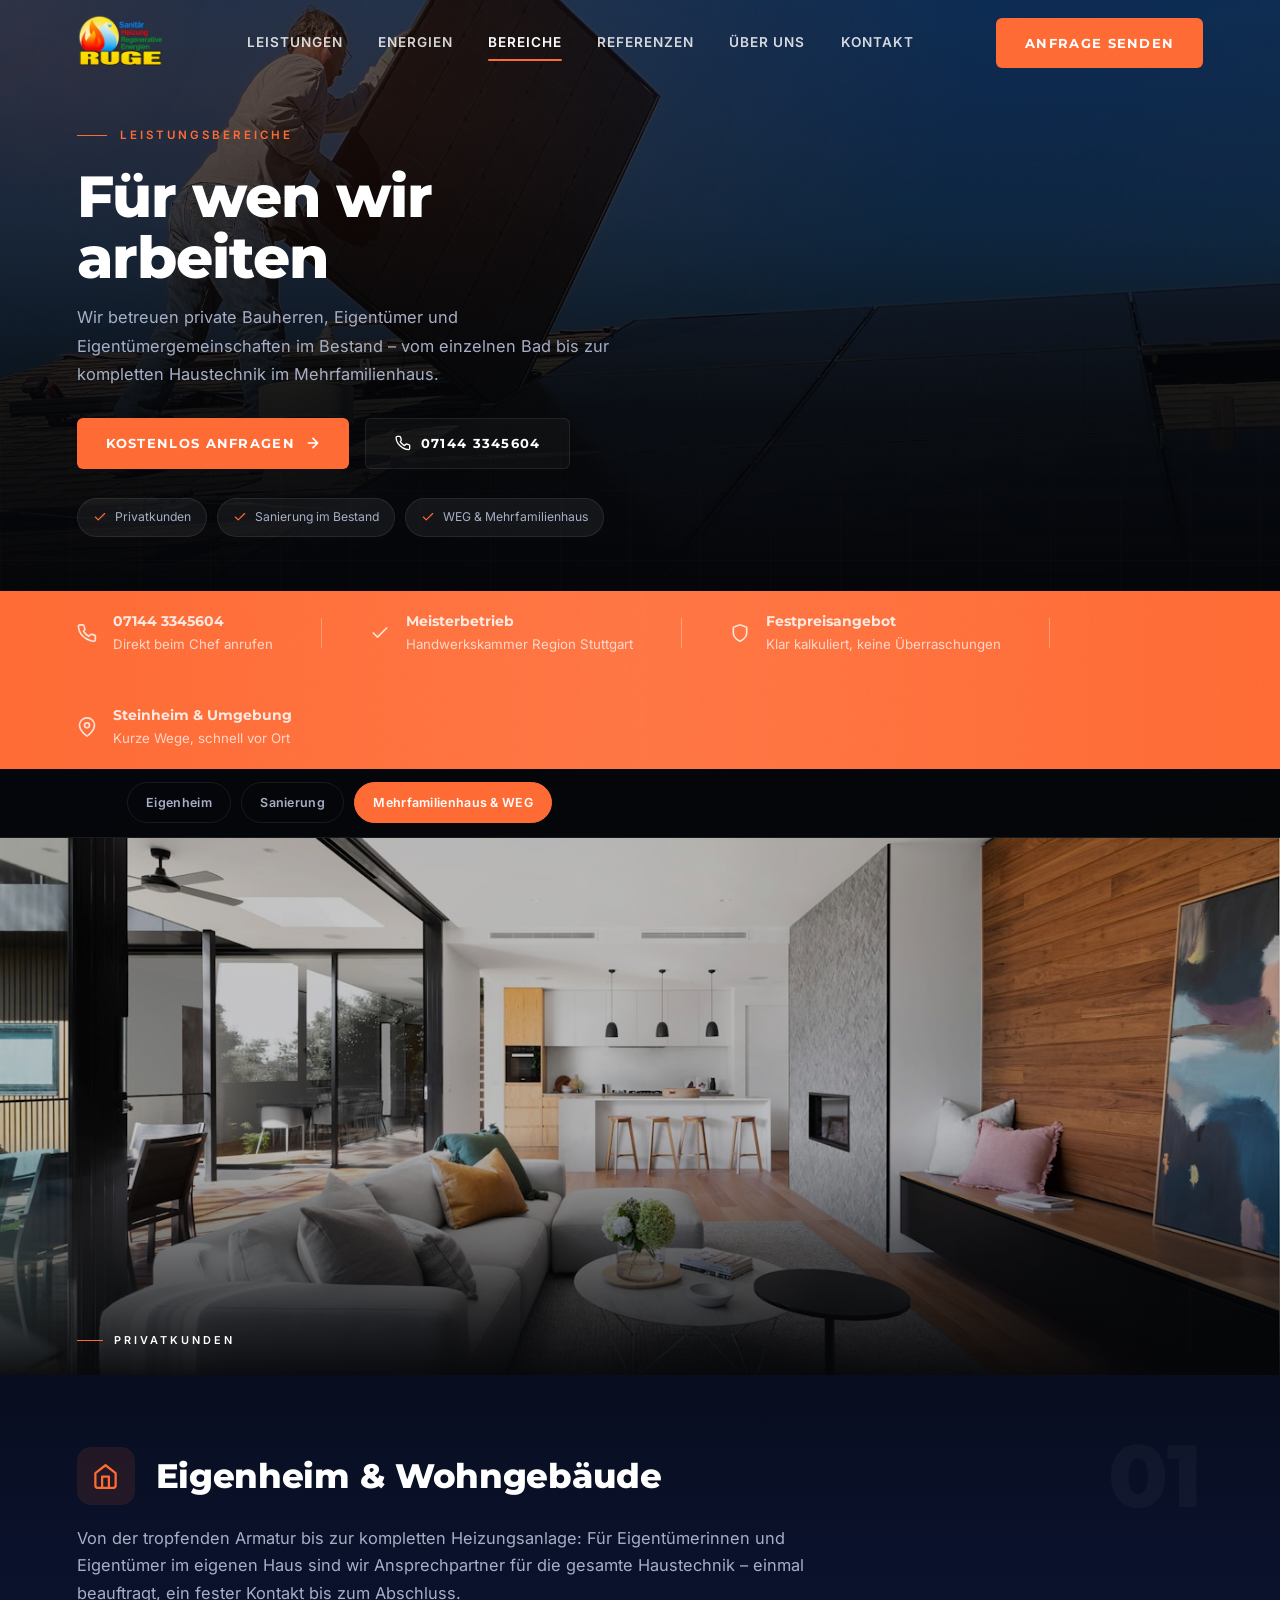
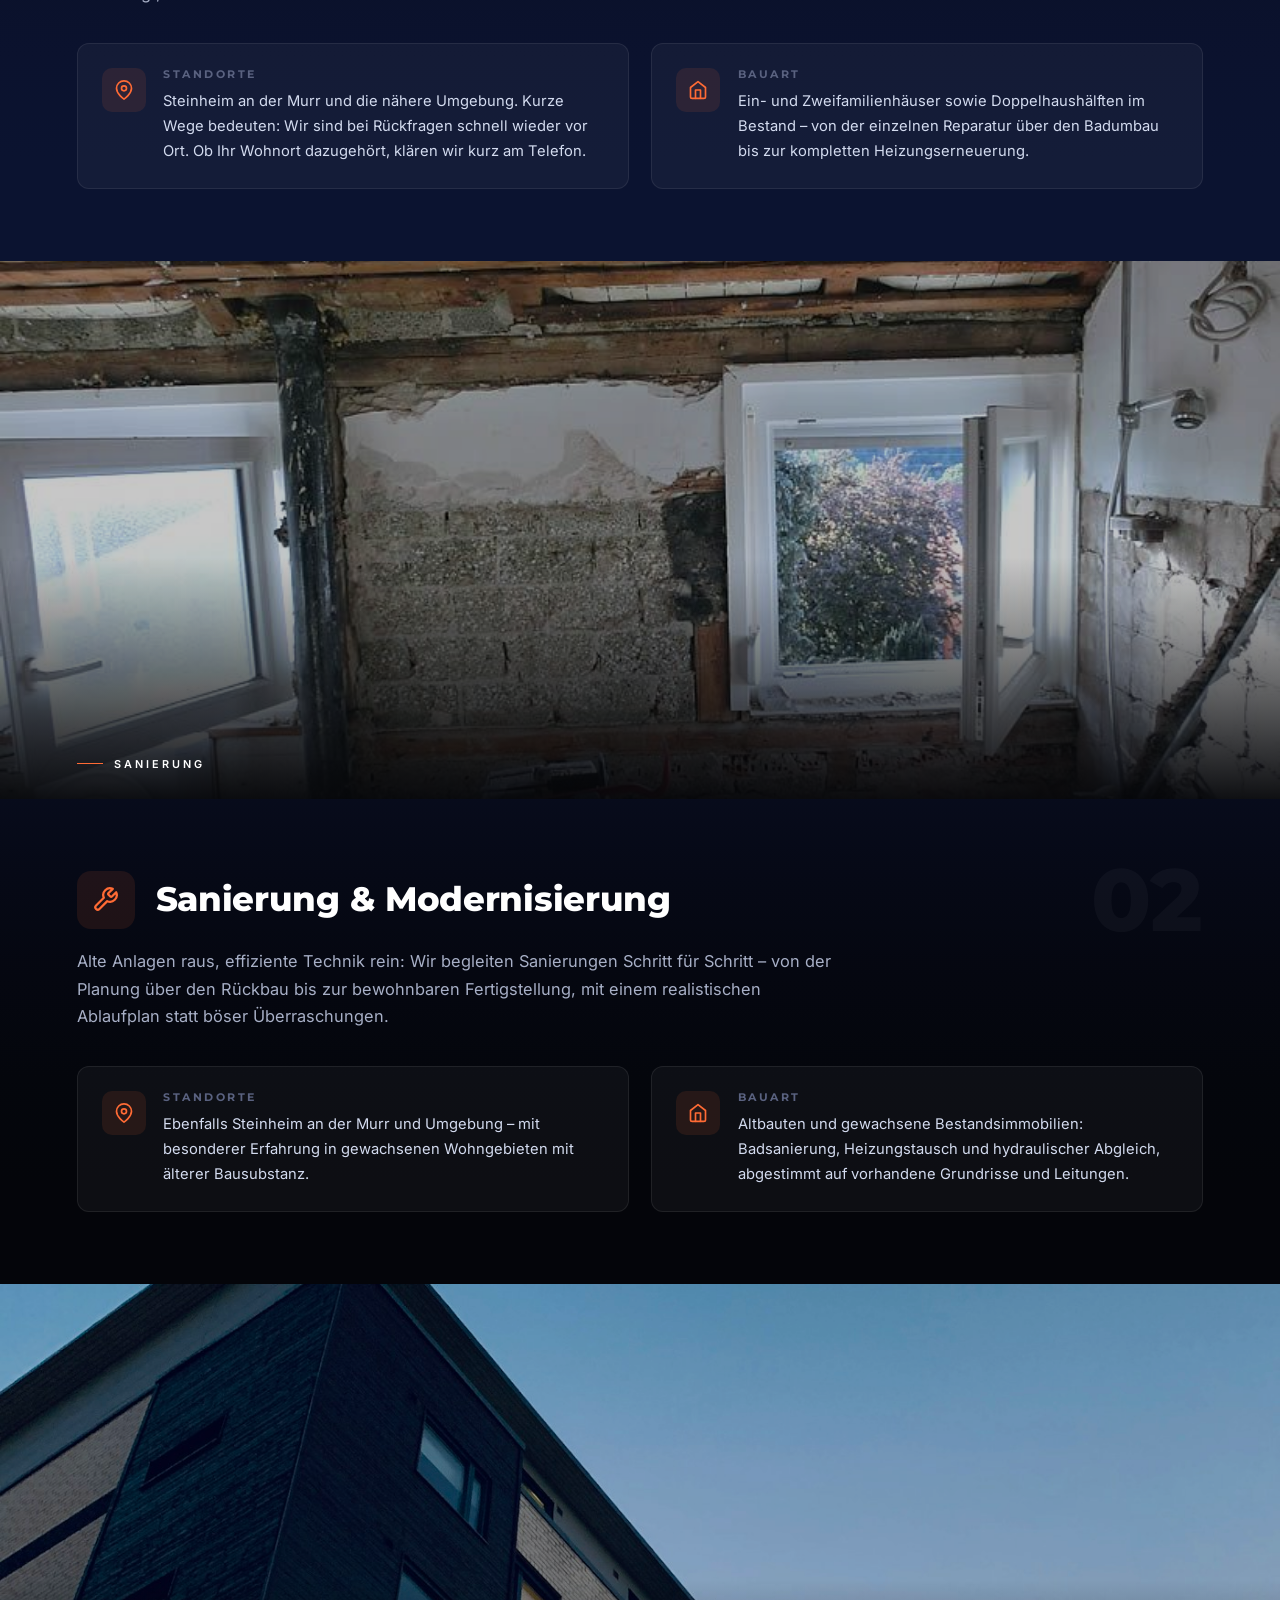
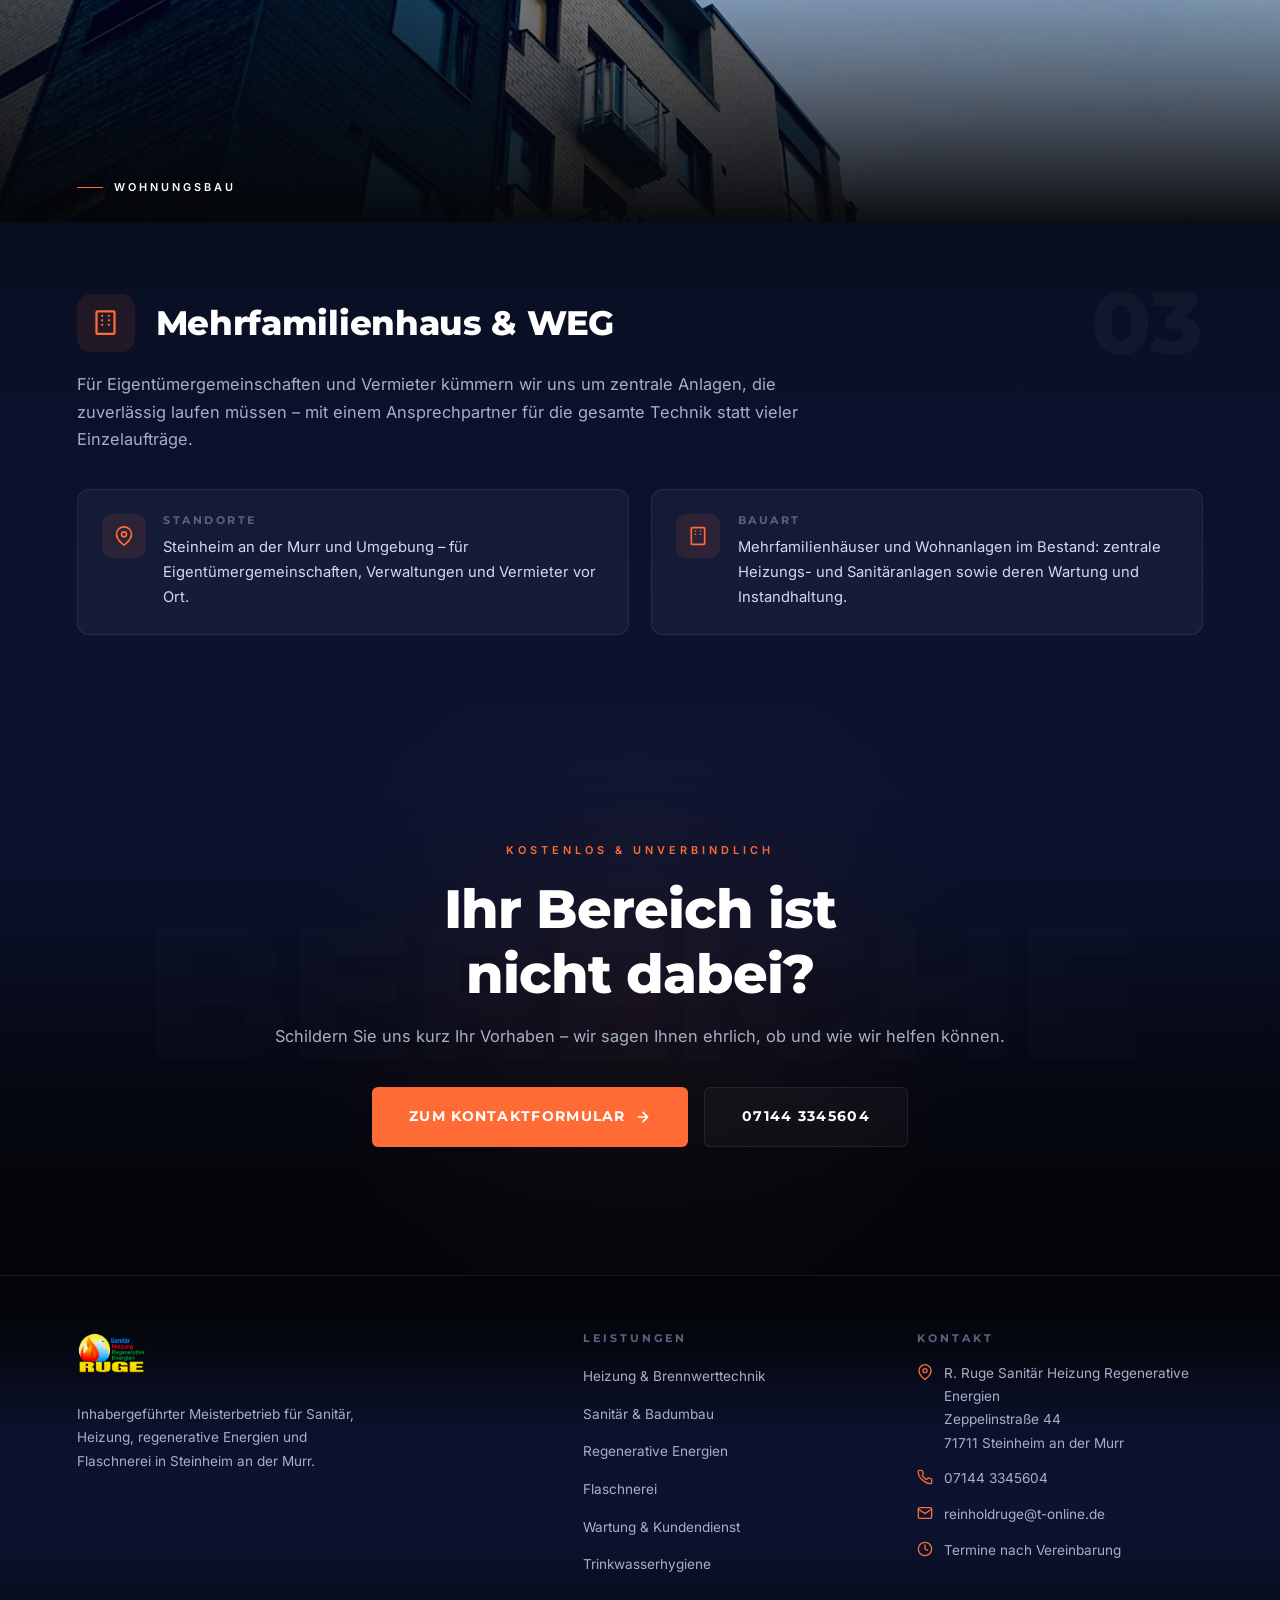
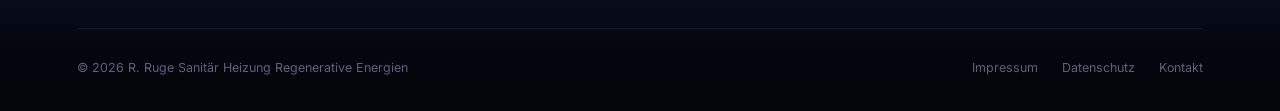
==== bereiche.html @ 02f1df41 "Update background gradients and links in bereiche.html" ====
<!DOCTYPE html>
<html lang="de">
<head>
<meta charset="UTF-8" />
<meta name="viewport" content="width=device-width, initial-scale=1, viewport-fit=cover" />
<title>Bereiche – Für wen wir arbeiten | R. Ruge Sanitär Heizung Regenerative Energien</title>
<meta name="description" content="R. Ruge betreut Eigenheime, Sanierungen im Bestand sowie Mehrfamilienhäuser und WEG in Steinheim an der Murr und Umgebung – mit Standorten und Bauart je Bereich." />
<meta name="theme-color" content="#01328F" />
<link rel="icon" type="image/png" href="favicon.ruge.png" />
<link rel="apple-touch-icon" href="favicon.ruge.png" />

<meta property="og:type" content="website" />
<meta property="og:locale" content="de_DE" />
<meta property="og:title" content="Bereiche – R. Ruge Sanitär Heizung Regenerative Energien" />
<meta property="og:description" content="Eigenheim, Sanierung im Bestand und Mehrfamilienhaus &amp; WEG – die drei Bereiche, in denen R. Ruge in Steinheim an der Murr und Umgebung arbeitet." />
<meta property="og:image" content="eigenheim-wohnraum.jpg" />

<link rel="preload" href="inter-400-latin.woff2" as="font" type="font/woff2" crossorigin />
<link rel="preload" href="montserrat-800-latin.woff2" as="font" type="font/woff2" crossorigin />
<link rel="stylesheet" href="fonts.css" />

<style>
  :root {
    --orange:        #FF6B35;
    --orange-dark:   #E85A28;
    --orange-glow:   rgba(255, 107, 53, 0.3);
    --brand-blue:    #0A2647;
    --brand-blue-d:  #030D1E;
    --navy:          #050609;
    --navy-blue:     #0b1330;
    --navy-mid:      #07091a;
    --navy-mid-blue: #0e1638;
    --navy-light:    #101733;
    --card-bg:       #0a0e20;

    /* ── Sektions-Welle: durchlaufender Verlauf über die ganze Seite ──
       up   = dunkel oben → blau unten
       down = blau oben   → dunkel unten
       full = dunkel → blau → dunkel (für einzeln stehende Sektionen)
       Aufeinanderfolgende Sektionen wechseln sich ab, dadurch treffen an
       jeder Naht immer zwei identische Farben aufeinander und die Kante
       verschwindet. Die Stopps folgen einer Smootherstep-Kurve, damit die
       Steigung an beiden Enden fast null ist (kein sichtbarer Knick). */
    --wave-up: linear-gradient(to bottom,
      #04050a 0%, #04050a 10%, #04060c 20%, #050710 30%, #060916 40%,
      #080c1d 50%, #090f24 60%, #0a112a 70%, #0b122e 80%, #0b1330 90%, #0b1330 100%);
    --wave-down: linear-gradient(to top,
      #04050a 0%, #04050a 10%, #04060c 20%, #050710 30%, #060916 40%,
      #080c1d 50%, #090f24 60%, #0a112a 70%, #0b122e 80%, #0b1330 90%, #0b1330 100%);
    --wave-full: linear-gradient(to bottom,
      #04050a 0%,  #04050a 5%,  #04060c 10%, #050710 15%, #060916 20%,
      #080c1d 25%, #090f24 30%, #0a112a 35%, #0b122e 40%, #0b1330 45%,
      #0b1330 55%, #0b122e 60%, #0a112a 65%, #090f24 70%, #080c1d 75%,
      #060916 80%, #050710 85%, #04060c 90%, #04050a 95%, #04050a 100%);
    --surface:       rgba(255,255,255,0.04);
    --border:        rgba(255,255,255,0.08);
    --text-primary:  #FFFFFF;
    --text-secondary:#A7AFC6;
    --text-muted:    #5A6280;
    --header-h: 86px;
  }
  *, *::before, *::after { margin: 0; padding: 0; box-sizing: border-box; }
  html { scroll-behavior: smooth; scroll-padding-top: calc(var(--header-h) + 56px); }
  body {
    font-family: 'Inter', system-ui, sans-serif;
    background: linear-gradient(165deg, var(--navy) 0%, var(--navy-blue) 45%, var(--navy) 100%);
    background-attachment: fixed;
    color: var(--text-primary);
    line-height: 1.7;
    overflow-x: hidden;
  }
  h1, h2, h3, h4 { font-family: 'Montserrat', sans-serif; line-height: 1.2; text-wrap: balance; }
  img, svg { max-width: 100%; }
  img { height: auto; display: block; }
  a { color: inherit; }

  ::-webkit-scrollbar { width: 6px; }
  ::-webkit-scrollbar-track { background: var(--navy); }
  ::-webkit-scrollbar-thumb { background: var(--orange); border-radius: 3px; }
  ::selection { background: var(--orange); color: #fff; }
  :focus-visible { outline: 2px solid var(--orange); outline-offset: 3px; border-radius: 3px; }

  .skip-link {
    position: absolute; left: -9999px; top: 0; z-index: 2000;
    background: var(--orange); color: #fff; padding: 0.8rem 1.4rem; font-weight: 600; text-decoration: none;
  }
  .skip-link:focus { left: 12px; top: 12px; }

  body::before {
    content: ''; position: fixed; inset: 0;
    background-image: url("data:image/svg+xml,%3Csvg viewBox='0 0 256 256' xmlns='http://www.w3.org/2000/svg'%3E%3Cfilter id='noise'%3E%3CfeTurbulence type='fractalNoise' baseFrequency='0.9' numOctaves='4' stitchTiles='stitch'/%3E%3C/filter%3E%3Crect width='100%25' height='100%25' filter='url(%23noise)' opacity='0.03'/%3E%3C/svg%3E");
    pointer-events: none; z-index: 1; opacity: 0.4;
  }
  .cursor-glow {
    position: fixed; width: 420px; height: 420px; border-radius: 50%;
    background: radial-gradient(circle, rgba(255,107,53,0.07) 0%, transparent 70%);
    pointer-events: none; transform: translate(-50%, -50%);
    z-index: 9999; transition: opacity 0.3s ease;
  }

  /* ── BUTTONS ── */
  .btn-primary {
    background: var(--orange); color: white;
    padding: 0.85rem 1.8rem; border-radius: 6px; text-decoration: none;
    font-family: 'Montserrat', sans-serif; font-weight: 700; font-size: 0.82rem;
    letter-spacing: 1.3px; text-transform: uppercase; border: none; cursor: pointer;
    transition: all 0.3s ease; position: relative; overflow: hidden;
    display: inline-flex; align-items: center; gap: 0.6rem;
  }
  .btn-primary svg { width: 16px; height: 16px; flex-shrink: 0; }
  .btn-primary::before {
    content: ''; position: absolute; top: 0; left: -100%; width: 100%; height: 100%;
    background: linear-gradient(90deg, transparent, rgba(255,255,255,0.2), transparent);
    transition: left 0.5s ease;
  }
  .btn-primary:hover { background: var(--orange-dark); transform: translateY(-2px); box-shadow: 0 8px 28px var(--orange-glow); }
  .btn-primary:hover::before { left: 100%; }
  .btn-outline {
    background: rgba(255,255,255,0.03); color: var(--text-primary);
    padding: 0.85rem 1.8rem; border-radius: 6px; text-decoration: none;
    font-family: 'Montserrat', sans-serif; font-weight: 700; font-size: 0.82rem;
    letter-spacing: 1.3px; text-transform: uppercase; border: 1px solid var(--border);
    cursor: pointer; transition: all 0.3s ease; display: inline-flex; align-items: center; gap: 0.6rem;
  }
  .btn-outline svg { width: 16px; height: 16px; flex-shrink: 0; }
  .btn-outline:hover { border-color: var(--orange); color: var(--orange); box-shadow: 0 0 22px var(--orange-glow); }

  /* ── HEADER ── */
  header.site-header {
    position: fixed; top: 0; left: 0; right: 0; z-index: 1000;
    background: transparent; border-bottom: 1px solid transparent;
    transition: background 0.4s ease, box-shadow 0.3s ease, border-color 0.4s ease, backdrop-filter 0.4s ease;
  }
  header.site-header.scrolled {
    background: linear-gradient(100deg, var(--brand-blue) 0%, var(--brand-blue-d) 100%);
    backdrop-filter: blur(16px);
    border-bottom: 1px solid rgba(255,255,255,0.1);
    box-shadow: 0 12px 34px rgba(0,0,0,0.45);
  }
  .header-inner {
    max-width: 1320px; margin-inline: auto;
    min-height: var(--header-h);
    padding: 0.6rem 6%; display: flex; align-items: center; justify-content: space-between; gap: 1.5rem;
  }
  .logo { display: inline-flex; align-items: center; flex-shrink: 0; }
  .logo img { height: 58px; width: auto; transition: height 0.3s ease; }
  .header-nav { display: flex; align-items: center; gap: 2.2rem; }
  .header-nav a {
    color: rgba(255,255,255,0.82); text-decoration: none; font-size: 0.85rem;
    font-weight: 600; letter-spacing: 1px; text-transform: uppercase;
    transition: color 0.3s; position: relative; padding: 0.3rem 0;
  }
  .header-nav a::after {
    content: ''; position: absolute; bottom: -2px; left: 0;
    width: 0; height: 2px; background: var(--orange); border-radius: 2px; transition: width 0.3s;
  }
  .header-nav a:hover, .header-nav a[aria-current="page"] { color: #fff; }
  .header-nav a:hover::after, .header-nav a[aria-current="page"]::after { width: 100%; }
  .hamburger {
    display: none; flex-direction: column; gap: 5px; cursor: pointer; padding: 4px;
    background: none; border: 0;
  }
  .hamburger span { width: 24px; height: 2px; background: #fff; border-radius: 2px; transition: all 0.3s; display: block; }
  .hamburger[aria-expanded="true"] span:nth-child(1) { transform: translateY(7px) rotate(45deg); }
  .hamburger[aria-expanded="true"] span:nth-child(2) { opacity: 0; }
  .hamburger[aria-expanded="true"] span:nth-child(3) { transform: translateY(-7px) rotate(-45deg); }
  .mobile-nav {
    position: fixed; inset: 0; background: rgba(5,6,9,0.97); backdrop-filter: blur(20px);
    z-index: 999; display: flex; flex-direction: column; align-items: center; justify-content: center; gap: 1.6rem;
    transform: translateX(100%); transition: transform 0.4s cubic-bezier(0.77,0,0.175,1);
    padding: 2rem;
  }
  .mobile-nav.open { transform: translateX(0); }
  .mobile-nav a {
    font-family: 'Montserrat', sans-serif; font-size: 1.5rem; font-weight: 800;
    color: var(--text-primary); text-decoration: none; text-transform: uppercase;
    letter-spacing: 2px; transition: color 0.3s;
  }
  .mobile-nav a:hover { color: var(--orange); }
  .mobile-nav .mobile-actions { display: flex; flex-direction: column; gap: 0.9rem; margin-top: 1rem; align-items: center; }
  .mobile-meta { margin-top: 1.5rem; font-size: 0.82rem; color: var(--text-secondary); text-align: center; line-height: 1.8; }

  /* ── SECTION COMMONS ── */
  section { position: relative; z-index: 1; }
  .section-eyebrow {
    display: inline-flex; align-items: center; gap: 0.7rem;
    font-size: 0.68rem; font-weight: 600; letter-spacing: 4px; text-transform: uppercase;
    color: var(--orange); margin-bottom: 1rem;
  }
  .chip {
    display: inline-flex; align-items: center; gap: 0.5rem;
    padding: 0.5rem 0.95rem; background: rgba(255,255,255,0.06); border: 1px solid var(--border);
    border-radius: 100px; font-size: 0.76rem; color: var(--text-secondary); backdrop-filter: blur(6px);
  }
  .chip svg { width: 14px; height: 14px; stroke: var(--orange); flex-shrink: 0; }

  /* ── SEITEN-HERO ── */
  .svc-hero { position: relative; min-height: 58vh; display: flex; align-items: flex-end; overflow: hidden; }
  .svc-hero-media { position: absolute; inset: 0; z-index: 0; background: var(--navy-mid-blue); }
  .svc-hero-media img { width: 100%; height: 100%; object-fit: cover; object-position: 50% 42%; filter: brightness(0.4); }
  .svc-hero-scrim {
    position: absolute; inset: 0; z-index: 1;
    background:
      linear-gradient(to top, rgba(5,6,9,1) 0%, rgba(5,6,9,0.82) 30%, rgba(5,6,9,0.4) 62%, rgba(5,6,9,0.18) 100%),
      radial-gradient(ellipse at 18% 15%, rgba(255,107,53,0.14) 0%, transparent 50%),
      radial-gradient(ellipse at 85% 10%, rgba(1,50,143,0.22) 0%, transparent 45%);
  }
  .svc-hero-grid {
    position: absolute; inset: 0; z-index: 2;
    background-image: linear-gradient(rgba(255,107,53,0.04) 1px, transparent 1px),
                      linear-gradient(90deg, rgba(255,107,53,0.04) 1px, transparent 1px);
    background-size: 70px 70px;
    mask-image: linear-gradient(to top, rgba(0,0,0,0.7) 0%, transparent 75%);
  }
  .svc-hero-content { position: relative; z-index: 3; padding: calc(var(--header-h) + 2.5rem) 6% 3.4rem; max-width: 880px; width: 100%; }
  .svc-hero-content .hero-eyebrow {
    display: flex; align-items: center; gap: 0.8rem;
    font-size: 0.72rem; font-weight: 600; letter-spacing: 3px; text-transform: uppercase;
    color: var(--orange); margin-bottom: 1.3rem;
    opacity: 0; transform: translateY(20px); animation: fadeUp 0.8s ease 0.15s forwards;
  }
  .svc-hero-content .hero-eyebrow::before { content: ''; width: 30px; height: 1px; background: var(--orange); flex-shrink: 0; }
  .svc-hero-content h1 {
    font-size: clamp(2.2rem, 4.6vw, 3.6rem); font-weight: 800; line-height: 1.05;
    letter-spacing: -1px; margin-bottom: 1rem;
    opacity: 0; transform: translateY(28px); animation: fadeUp 0.8s ease 0.3s forwards;
  }
  .svc-hero-content .hero-sub {
    font-size: 1.02rem; color: var(--text-secondary); max-width: 560px;
    line-height: 1.75; margin-bottom: 1.8rem;
    opacity: 0; transform: translateY(28px); animation: fadeUp 0.8s ease 0.45s forwards;
  }
  .svc-hero-actions {
    display: flex; gap: 1rem; flex-wrap: wrap; margin-bottom: 1.8rem;
    opacity: 0; transform: translateY(24px); animation: fadeUp 0.8s ease 0.55s forwards;
  }
  .svc-hero-content .hero-chips {
    list-style: none; display: flex; flex-wrap: wrap; gap: 0.6rem;
    opacity: 0; transform: translateY(18px); animation: fadeUp 0.8s ease 0.7s forwards;
  }
  @keyframes fadeUp { to { opacity: 1; transform: translateY(0); } }

  /* ── INFO BAND ── */
  .info-band {
    background: var(--orange); padding: 1.2rem 6%;
    display: flex; align-items: center; gap: 3rem; overflow: hidden; position: relative; flex-wrap: wrap;
  }
  .info-band::before {
    content: ''; position: absolute; inset: 0;
    background: linear-gradient(90deg, transparent, rgba(255,255,255,0.08), transparent);
    animation: shimmer 3.5s infinite;
  }
  @keyframes shimmer { from { transform: translateX(-100%); } to { transform: translateX(100%); } }
  .info-item { display: flex; align-items: center; gap: 1rem; white-space: nowrap; text-decoration: none; color: #fff; }
  .info-item svg { width: 20px; height: 20px; stroke: rgba(255,255,255,0.8); flex-shrink: 0; }
  .info-item strong { font-family: 'Montserrat', sans-serif; font-size: 0.85rem; font-weight: 700; display: block; }
  .info-item span { font-size: 0.83rem; opacity: 0.85; }
  .info-div { width: 1px; height: 30px; background: rgba(255,255,255,0.3); flex-shrink: 0; }

  /* ── SUB-NAVIGATION (Sprungmarken) ── */
  .svc-subnav {
    position: sticky; top: var(--header-h); z-index: 500;
    background: rgba(5,6,9,0.88); backdrop-filter: blur(14px);
    border-bottom: 1px solid var(--border);
  }
  .svc-subnav-inner {
    max-width: 1180px; margin-inline: auto; display: flex; gap: 0.6rem;
    padding: 0.85rem 6%; overflow-x: auto; scrollbar-width: none;
  }
  .svc-subnav-inner::-webkit-scrollbar { display: none; }
  .svc-pill {
    flex-shrink: 0; display: inline-flex; align-items: center; gap: 0.5rem;
    padding: 0.55rem 1.15rem; border-radius: 100px; border: 1px solid var(--border);
    color: var(--text-secondary); text-decoration: none; font-size: 0.78rem; font-weight: 600;
    letter-spacing: 0.3px; white-space: nowrap; transition: all 0.25s;
  }
  .svc-pill:hover { color: #fff; border-color: rgba(255,107,53,0.4); }
  .svc-pill.active { background: var(--orange); border-color: var(--orange); color: #fff; }

  /* ── BEREICH-SEKTIONEN ── */
  /* Welle: bereich → alt → bereich → cta → footer laufen durch */
  .bereich-section { background: var(--wave-up); scroll-margin-top: calc(var(--header-h) + 56px); }
  .bereich-section.alt { background: var(--wave-down); }

  .bereich-media { position: relative; width: 100%; height: clamp(320px, 42vw, 560px); overflow: hidden; background: #0a1929; }
  .bereich-media img { width: 100%; height: 100%; object-fit: cover; display: block; filter: brightness(0.78); transition: transform 1.2s cubic-bezier(0.4,0,0.2,1); }
  .bereich-section:hover .bereich-media img { transform: scale(1.04); }
  .bereich-media::after {
    content: ''; position: absolute; inset: 0; pointer-events: none;
    background: linear-gradient(to bottom, rgba(5,6,9,0) 55%, rgba(5,6,9,0.95) 100%);
  }
  .bereich-media-tag {
    position: absolute; left: 6%; bottom: 1.6rem; z-index: 2;
    display: inline-flex; align-items: center; gap: 0.7rem;
    font-size: 0.68rem; font-weight: 700; letter-spacing: 3px; text-transform: uppercase; color: #fff;
  }
  .bereich-media-tag::before { content: ''; width: 26px; height: 1px; background: var(--orange); }

  .bereich-body { padding: 4.5rem 6%; }
  .bereich-inner { max-width: 1180px; margin-inline: auto; position: relative; }
  .bereich-head { display: flex; align-items: center; gap: 1.3rem; margin-bottom: 1.2rem; position: relative; }
  .bereich-icon {
    width: 58px; height: 58px; background: rgba(255,107,53,0.1); border-radius: 14px;
    display: flex; align-items: center; justify-content: center; flex-shrink: 0;
  }
  .bereich-icon svg { width: 27px; height: 27px; stroke: var(--orange); }
  .bereich-head h2 { font-size: clamp(1.6rem, 2.8vw, 2.1rem); font-weight: 800; letter-spacing: -0.3px; }
  .bereich-num-bg {
    position: absolute; right: 0; top: 50%; transform: translateY(-50%);
    font-family: 'Montserrat', sans-serif; font-weight: 800; font-size: 5.5rem;
    color: rgba(255,255,255,0.035); line-height: 1; pointer-events: none; user-select: none;
  }
  .bereich-intro { color: var(--text-secondary); font-size: 1.02rem; max-width: 760px; margin-bottom: 2.2rem; }

  .bereich-detail-grid { display: grid; grid-template-columns: 1fr 1fr; gap: 1.4rem; }
  .bereich-detail {
    display: flex; gap: 1.1rem; padding: 1.5rem; border-radius: 12px;
    border: 1px solid var(--border); background: var(--surface); transition: border-color 0.3s;
  }
  .bereich-detail:hover { border-color: rgba(255,107,53,0.3); }
  .bereich-detail-icon {
    width: 44px; height: 44px; background: rgba(255,107,53,0.1); border-radius: 10px;
    display: flex; align-items: center; justify-content: center; flex-shrink: 0;
  }
  .bereich-detail-icon svg { width: 20px; height: 20px; stroke: var(--orange); }
  .bereich-detail h3 { font-size: 0.68rem; letter-spacing: 2.5px; text-transform: uppercase; color: var(--text-muted); margin-bottom: 0.5rem; }
  .bereich-detail p { font-size: 0.92rem; color: #D3DBEF; }

  /* ── CTA ── */
  .cta-section {
    padding: 8rem 6%; text-align: center; position: relative; overflow: hidden;
    background: var(--wave-down);
  }
  .cta-section::before {
    content: 'BEREICHE'; position: absolute; top: 50%; left: 50%; transform: translate(-50%, -50%);
    font-family: 'Montserrat', sans-serif; font-size: 15vw; font-weight: 800;
    color: rgba(255,255,255,0.013); white-space: nowrap; pointer-events: none; letter-spacing: -5px;
  }
  .cta-section::after {
    content: ''; position: absolute; top: 50%; left: 50%; transform: translate(-50%, -50%);
    width: 700px; height: 700px; border-radius: 50%;
    background: radial-gradient(circle, rgba(255,107,53,0.06) 0%, transparent 70%); pointer-events: none;
  }
  .cta-inner { position: relative; z-index: 2; }
  .cta-section h2 { font-size: clamp(2.1rem, 4.4vw, 3.4rem); font-weight: 800; margin-bottom: 1rem; letter-spacing: -1px; }
  .cta-section p { color: var(--text-secondary); font-size: 1.02rem; margin-bottom: 2.3rem; }
  .cta-actions { display: flex; gap: 1rem; justify-content: center; flex-wrap: wrap; }
  .cta-actions .btn-primary, .cta-actions .btn-outline { padding: 1.05rem 2.3rem; font-size: 0.88rem; }

  /* ── FOOTER ── */
  /* Wellenende: cta läuft dunkel aus, Footer trägt einen vollen Bogen */
  footer.site-footer { background: var(--wave-full); border-top: 1px solid var(--border); padding: 3.5rem 6% 2rem; }
  .footer-top { display: grid; grid-template-columns: 1.6fr 1fr 1fr; gap: 3rem; padding-bottom: 2.5rem; border-bottom: 1px solid var(--border); margin-bottom: 1.8rem; }
  .footer-logo { display: inline-block; margin-bottom: 1.1rem; }
  .footer-logo img { height: 46px; width: auto; }
  .footer-brand p { font-size: 0.85rem; color: var(--text-secondary); line-height: 1.7; max-width: 300px; }
  .footer-col h4 { font-size: 0.68rem; letter-spacing: 3px; text-transform: uppercase; color: var(--text-muted); margin-bottom: 1.1rem; }
  .footer-col ul { list-style: none; }
  .footer-col ul li { margin-bottom: 0.65rem; }
  .footer-col ul li a { color: var(--text-secondary); text-decoration: none; font-size: 0.85rem; transition: color 0.3s; }
  .footer-col ul li a:hover { color: var(--orange); }
  .footer-contact { display: flex; flex-direction: column; gap: 0.8rem; }
  .f-row { display: flex; align-items: flex-start; gap: 0.7rem; font-size: 0.85rem; color: var(--text-secondary); }
  .f-row svg { width: 16px; height: 16px; stroke: var(--orange); flex-shrink: 0; margin-top: 2px; }
  .f-row a { color: var(--text-secondary); text-decoration: none; transition: color 0.3s; }
  .f-row a:hover { color: var(--orange); }
  .footer-bottom { display: flex; align-items: center; justify-content: space-between; flex-wrap: wrap; gap: 1rem; }
  .footer-bottom p { font-size: 0.78rem; color: var(--text-muted); }
  .footer-bottom-links { display: flex; gap: 1.5rem; }
  .footer-bottom-links a { color: var(--text-muted); text-decoration: none; font-size: 0.78rem; transition: color 0.3s; }
  .footer-bottom-links a:hover { color: var(--orange); }

  /* ── MOBILE ACTION BAR ── */
  .action-bar {
    display: none; position: fixed; left: 0; right: 0; bottom: 0; z-index: 900;
    background: rgba(5,6,9,0.92); backdrop-filter: blur(14px);
    border-top: 1px solid var(--border);
    padding: 0.7rem 5%; gap: 0.7rem;
  }
  .action-bar a {
    flex: 1; min-width: 0; display: flex; align-items: center; justify-content: center; gap: 0.4rem;
    padding: 0.85rem 0.5rem; border-radius: 8px; text-decoration: none; white-space: nowrap;
    font-family: 'Montserrat', sans-serif; font-weight: 700; font-size: 0.76rem;
    letter-spacing: 0.3px; text-transform: uppercase;
  }
  .action-bar svg { width: 16px; height: 16px; }
  .ab-call { background: rgba(255,255,255,0.06); color: #fff; border: 1px solid var(--border); }
  .ab-mail { background: var(--orange); color: #fff; }

  /* ── REVEAL ANIMATIONEN ── */
  .reveal { opacity: 0; transform: translateY(40px); transition: opacity 0.7s ease, transform 0.7s ease; }
  .reveal.visible { opacity: 1; transform: translateY(0); }

  /* ── RESPONSIVE ── */
  @media (max-width: 1024px) {
    .footer-top { grid-template-columns: 1fr 1fr; }
    .bereich-detail-grid { grid-template-columns: 1fr; }
  }
  @media (max-width: 768px) {
    :root { --header-h: 68px; }
    .logo img { height: 42px; }
    .header-nav, .header-inner .btn-primary { display: none; }
    .hamburger { display: flex; }
    .svc-hero { min-height: 46vh; }
    .bereich-body { padding: 3.2rem 6%; }
    .bereich-num-bg { display: none; }
    .bereich-media { height: clamp(220px, 60vw, 340px); }
    .info-band { flex-direction: column; align-items: flex-start; gap: 1.2rem; }
    .info-div { display: none; }
    .footer-top { grid-template-columns: 1fr; }
    .footer-bottom { flex-direction: column; text-align: center; }
    .cta-actions, .svc-hero-actions { flex-direction: column; align-items: stretch; text-align: center; }
    .action-bar { display: flex; }
    body { padding-bottom: 68px; }
    .cursor-glow { display: none; }
  }
</style>
</head>

<body>
<a class="skip-link" href="#main">Zum Inhalt springen</a>
<div class="cursor-glow" id="cursorGlow"></div>

<!-- ══ MOBILE NAV ══ -->
<nav class="mobile-nav" id="mobileNav" aria-label="Mobile Navigation">
  <a href="leistungen.html">Leistungen</a>
  <a href="energien.html">Regenerative Energien</a>
  <a href="bereiche.html">Bereiche</a>
  <a href="index.html#referenzen">Referenzen</a>
  <a href="ueber-uns.html">Über uns</a>
  <a href="kontakt.php">Kontakt</a>
  <div class="mobile-actions">
    <a href="kontakt.php" class="btn-primary">Anfrage senden</a>
    <a href="tel:+4971443345604" class="btn-outline">07144 3345604</a>
  </div>
  <div class="mobile-meta">
    R. Ruge Sanitär Heizung Regenerative Energien<br />
    Zeppelinstraße 44 · 71711 Steinheim an der Murr
  </div>
</nav>

<!-- ══ HEADER ══ -->
<header class="site-header" id="header">
  <div class="header-inner">
    <a href="index.html" class="logo" aria-label="R. Ruge – Startseite">
      <img src="logo-ruge.png" width="712" height="424" alt="Logo R. Ruge – Sanitär, Heizung, Regenerative Energien" />
    </a>
    <nav class="header-nav" aria-label="Hauptnavigation">
      <a href="leistungen.html">Leistungen</a>
      <a href="energien.html">Energien</a>
      <a href="bereiche.html" aria-current="page">Bereiche</a>
      <a href="index.html#referenzen">Referenzen</a>
      <a href="ueber-uns.html">Über uns</a>
      <a href="kontakt.php">Kontakt</a>
    </nav>
    <a href="kontakt.php" class="btn-primary">Anfrage senden</a>
    <button class="hamburger" id="hamburger" type="button" aria-label="Menü öffnen" aria-expanded="false" aria-controls="mobileNav">
      <span></span><span></span><span></span>
    </button>
  </div>
</header>

<main id="main">

<!-- ══ SEITEN-HERO ══ -->
<section class="svc-hero" id="hero">
  <div class="svc-hero-media">
    <img src="solar-dach.jpg" width="2000" height="1500" fetchpriority="high"
         alt="Handwerker montiert Solarmodule auf einem Hausdach vor blauem Himmel" />
  </div>
  <div class="svc-hero-scrim"></div>
  <div class="svc-hero-grid"></div>
  <div class="svc-hero-content">
    <p class="hero-eyebrow"><span>Leistungsbereiche</span></p>
    <h1>Für wen wir<br />arbeiten</h1>
    <p class="hero-sub">
      Wir betreuen private Bauherren, Eigentümer und Eigentümergemeinschaften im Bestand –
      vom einzelnen Bad bis zur kompletten Haustechnik im Mehrfamilienhaus.
    </p>
    <div class="svc-hero-actions">
      <a href="kontakt.php" class="btn-primary">
        Kostenlos anfragen
        <svg viewBox="0 0 24 24" fill="none" stroke="currentColor" stroke-width="2.5" stroke-linecap="round" stroke-linejoin="round"><path d="M5 12h14M12 5l7 7-7 7"/></svg>
      </a>
      <a href="tel:+4971443345604" class="btn-outline">
        <svg viewBox="0 0 24 24" fill="none" stroke="currentColor" stroke-width="2" stroke-linecap="round" stroke-linejoin="round"><path d="M22 16.92v3a2 2 0 0 1-2.18 2 19.79 19.79 0 0 1-8.63-3.07A19.5 19.5 0 0 1 4.69 13.1 19.79 19.79 0 0 1 1.62 4.44 2 2 0 0 1 3.6 2.18h3a2 2 0 0 1 2 1.72c.13.96.36 1.9.7 2.81a2 2 0 0 1-.45 2.11L7.91 9.91a16 16 0 0 0 6.09 6.09l1.88-1.88a2 2 0 0 1 2.11-.45c.91.34 1.85.57 2.81.7A2 2 0 0 1 22 16.92z"/></svg>
        07144 3345604
      </a>
    </div>
    <ul class="hero-chips">
      <li class="chip"><svg viewBox="0 0 24 24" fill="none" stroke="currentColor" stroke-width="2" stroke-linecap="round" stroke-linejoin="round"><polyline points="20 6 9 17 4 12"/></svg>Privatkunden</li>
      <li class="chip"><svg viewBox="0 0 24 24" fill="none" stroke="currentColor" stroke-width="2" stroke-linecap="round" stroke-linejoin="round"><polyline points="20 6 9 17 4 12"/></svg>Sanierung im Bestand</li>
      <li class="chip"><svg viewBox="0 0 24 24" fill="none" stroke="currentColor" stroke-width="2" stroke-linecap="round" stroke-linejoin="round"><polyline points="20 6 9 17 4 12"/></svg>WEG &amp; Mehrfamilienhaus</li>
    </ul>
  </div>
</section>

<!-- ══ INFO BAND ══ -->
<div class="info-band">
  <a class="info-item" href="tel:+4971443345604">
    <svg viewBox="0 0 24 24" fill="none" stroke-width="2" stroke-linecap="round" stroke-linejoin="round"><path d="M22 16.92v3a2 2 0 0 1-2.18 2 19.79 19.79 0 0 1-8.63-3.07A19.5 19.5 0 0 1 4.69 13.1 19.79 19.79 0 0 1 1.62 4.44 2 2 0 0 1 3.6 2.18h3a2 2 0 0 1 2 1.72c.127.96.361 1.903.7 2.81a2 2 0 0 1-.45 2.11L7.91 9.91a16 16 0 0 0 6.09 6.09l1.88-1.88a2 2 0 0 1 2.11-.45c.907.339 1.85.573 2.81.7A2 2 0 0 1 22 16.92z"/></svg>
    <span><strong>07144 3345604</strong><span>Direkt beim Chef anrufen</span></span>
  </a>
  <div class="info-div"></div>
  <div class="info-item">
    <svg viewBox="0 0 24 24" fill="none" stroke-width="2" stroke-linecap="round" stroke-linejoin="round"><polyline points="20 6 9 17 4 12"/></svg>
    <span><strong>Meisterbetrieb</strong><span>Handwerkskammer Region Stuttgart</span></span>
  </div>
  <div class="info-div"></div>
  <div class="info-item">
    <svg viewBox="0 0 24 24" fill="none" stroke-width="2" stroke-linecap="round" stroke-linejoin="round"><path d="M12 22s8-4 8-10V5l-8-3-8 3v7c0 6 8 10 8 10z"/></svg>
    <span><strong>Festpreisangebot</strong><span>Klar kalkuliert, keine Überraschungen</span></span>
  </div>
  <div class="info-div"></div>
  <div class="info-item">
    <svg viewBox="0 0 24 24" fill="none" stroke-width="2" stroke-linecap="round" stroke-linejoin="round"><path d="M21 10c0 7-9 13-9 13s-9-6-9-13a9 9 0 0 1 18 0z"/><circle cx="12" cy="10" r="3"/></svg>
    <span><strong>Steinheim &amp; Umgebung</strong><span>Kurze Wege, schnell vor Ort</span></span>
  </div>
</div>

<!-- ══ SPRUNGMARKEN ══ -->
<nav class="svc-subnav" aria-label="Bereiche Sprungnavigation">
  <div class="svc-subnav-inner">
    <a class="svc-pill" href="#eigenheim">Eigenheim</a>
    <a class="svc-pill" href="#sanierung">Sanierung</a>
    <a class="svc-pill" href="#mehrfamilienhaus">Mehrfamilienhaus &amp; WEG</a>
  </div>
</nav>

<!-- 1 · EIGENHEIM & WOHNGEBÄUDE -->
<section class="bereich-section" id="eigenheim">
  <div class="bereich-media">
    <img src="eigenheim-wohnraum.jpg" width="1400" height="952" loading="lazy" decoding="async" alt="Modernes, offenes Wohnzimmer mit Küche in einem Eigenheim" />
    <div class="bereich-media-tag">Privatkunden</div>
  </div>
  <div class="bereich-body">
    <div class="bereich-inner">
      <div class="bereich-head reveal">
        <div class="bereich-icon"><svg viewBox="0 0 24 24" fill="none" stroke-width="2" stroke-linecap="round" stroke-linejoin="round"><path d="M3 9l9-7 9 7v11a2 2 0 0 1-2 2H5a2 2 0 0 1-2-2z"/><polyline points="9 22 9 12 15 12 15 22"/></svg></div>
        <h2>Eigenheim &amp; Wohngebäude</h2>
        <span class="bereich-num-bg">01</span>
      </div>
      <p class="bereich-intro reveal">
        Von der tropfenden Armatur bis zur kompletten Heizungsanlage: Für Eigentümerinnen
        und Eigentümer im eigenen Haus sind wir Ansprechpartner für die gesamte Haustechnik –
        einmal beauftragt, ein fester Kontakt bis zum Abschluss.
      </p>
      <div class="bereich-detail-grid reveal">
        <div class="bereich-detail">
          <div class="bereich-detail-icon"><svg viewBox="0 0 24 24" fill="none" stroke-width="2" stroke-linecap="round" stroke-linejoin="round"><path d="M21 10c0 7-9 13-9 13s-9-6-9-13a9 9 0 0 1 18 0z"/><circle cx="12" cy="10" r="3"/></svg></div>
          <div><h3>Standorte</h3><p>Steinheim an der Murr und die nähere Umgebung. Kurze Wege bedeuten: Wir sind bei Rückfragen schnell wieder vor Ort. Ob Ihr Wohnort dazugehört, klären wir kurz am Telefon.</p></div>
        </div>
        <div class="bereich-detail">
          <div class="bereich-detail-icon"><svg viewBox="0 0 24 24" fill="none" stroke-width="2" stroke-linecap="round" stroke-linejoin="round"><path d="M3 9l9-7 9 7v11a2 2 0 0 1-2 2H5a2 2 0 0 1-2-2z"/><polyline points="9 22 9 12 15 12 15 22"/></svg></div>
          <div><h3>Bauart</h3><p>Ein- und Zweifamilienhäuser sowie Doppelhaushälften im Bestand – von der einzelnen Reparatur über den Badumbau bis zur kompletten Heizungserneuerung.</p></div>
        </div>
      </div>
    </div>
  </div>
</section>

<!-- 2 · SANIERUNG & MODERNISIERUNG -->
<section class="bereich-section alt" id="sanierung">
  <div class="bereich-media">
    <img src="sanierung-rohbau.jpg" width="822" height="600" loading="lazy" decoding="async" alt="Badezimmer im Rohbau während einer Sanierung" />
    <div class="bereich-media-tag">Sanierung</div>
  </div>
  <div class="bereich-body">
    <div class="bereich-inner">
      <div class="bereich-head reveal">
        <div class="bereich-icon"><svg viewBox="0 0 24 24" fill="none" stroke-width="2" stroke-linecap="round" stroke-linejoin="round"><path d="M14.7 6.3a1 1 0 0 0 0 1.4l1.6 1.6a1 1 0 0 0 1.4 0l3.77-3.77a6 6 0 0 1-7.94 7.94l-6.91 6.91a2.12 2.12 0 0 1-3-3l6.91-6.91a6 6 0 0 1 7.94-7.94l-3.76 3.76z"/></svg></div>
        <h2>Sanierung &amp; Modernisierung</h2>
        <span class="bereich-num-bg">02</span>
      </div>
      <p class="bereich-intro reveal">
        Alte Anlagen raus, effiziente Technik rein: Wir begleiten Sanierungen Schritt für
        Schritt – von der Planung über den Rückbau bis zur bewohnbaren Fertigstellung, mit
        einem realistischen Ablaufplan statt böser Überraschungen.
      </p>
      <div class="bereich-detail-grid reveal">
        <div class="bereich-detail">
          <div class="bereich-detail-icon"><svg viewBox="0 0 24 24" fill="none" stroke-width="2" stroke-linecap="round" stroke-linejoin="round"><path d="M21 10c0 7-9 13-9 13s-9-6-9-13a9 9 0 0 1 18 0z"/><circle cx="12" cy="10" r="3"/></svg></div>
          <div><h3>Standorte</h3><p>Ebenfalls Steinheim an der Murr und Umgebung – mit besonderer Erfahrung in gewachsenen Wohngebieten mit älterer Bausubstanz.</p></div>
        </div>
        <div class="bereich-detail">
          <div class="bereich-detail-icon"><svg viewBox="0 0 24 24" fill="none" stroke-width="2" stroke-linecap="round" stroke-linejoin="round"><path d="M3 9l9-7 9 7v11a2 2 0 0 1-2 2H5a2 2 0 0 1-2-2z"/><polyline points="9 22 9 12 15 12 15 22"/></svg></div>
          <div><h3>Bauart</h3><p>Altbauten und gewachsene Bestandsimmobilien: Badsanierung, Heizungstausch und hydraulischer Abgleich, abgestimmt auf vorhandene Grundrisse und Leitungen.</p></div>
        </div>
      </div>
    </div>
  </div>
</section>

<!-- 3 · MEHRFAMILIENHAUS & WEG -->
<section class="bereich-section" id="mehrfamilienhaus">
  <div class="bereich-media">
    <img src="mehrfamilienhaus.jpg" width="1400" height="1867" loading="lazy" decoding="async" alt="Mehrfamilienhaus mit Balkonen in der Abenddämmerung" style="object-position: center 30%;" />
    <div class="bereich-media-tag">Wohnungsbau</div>
  </div>
  <div class="bereich-body">
    <div class="bereich-inner">
      <div class="bereich-head reveal">
        <div class="bereich-icon"><svg viewBox="0 0 24 24" fill="none" stroke-width="2" stroke-linecap="round" stroke-linejoin="round"><rect x="4" y="2" width="16" height="20" rx="1"/><line x1="9" y1="6" x2="9" y2="6.01"/><line x1="15" y1="6" x2="15" y2="6.01"/><line x1="9" y1="10" x2="9" y2="10.01"/><line x1="15" y1="10" x2="15" y2="10.01"/><line x1="9" y1="14" x2="9" y2="14.01"/><line x1="15" y1="14" x2="15" y2="14.01"/></svg></div>
        <h2>Mehrfamilienhaus &amp; WEG</h2>
        <span class="bereich-num-bg">03</span>
      </div>
      <p class="bereich-intro reveal">
        Für Eigentümergemeinschaften und Vermieter kümmern wir uns um zentrale Anlagen,
        die zuverlässig laufen müssen – mit einem Ansprechpartner für die gesamte Technik
        statt vieler Einzelaufträge.
      </p>
      <div class="bereich-detail-grid reveal">
        <div class="bereich-detail">
          <div class="bereich-detail-icon"><svg viewBox="0 0 24 24" fill="none" stroke-width="2" stroke-linecap="round" stroke-linejoin="round"><path d="M21 10c0 7-9 13-9 13s-9-6-9-13a9 9 0 0 1 18 0z"/><circle cx="12" cy="10" r="3"/></svg></div>
          <div><h3>Standorte</h3><p>Steinheim an der Murr und Umgebung – für Eigentümergemeinschaften, Verwaltungen und Vermieter vor Ort.</p></div>
        </div>
        <div class="bereich-detail">
          <div class="bereich-detail-icon"><svg viewBox="0 0 24 24" fill="none" stroke-width="2" stroke-linecap="round" stroke-linejoin="round"><rect x="4" y="2" width="16" height="20" rx="1"/><line x1="9" y1="6" x2="9" y2="6.01"/><line x1="15" y1="6" x2="15" y2="6.01"/><line x1="9" y1="10" x2="9" y2="10.01"/><line x1="15" y1="10" x2="15" y2="10.01"/></svg></div>
          <div><h3>Bauart</h3><p>Mehrfamilienhäuser und Wohnanlagen im Bestand: zentrale Heizungs- und Sanitäranlagen sowie deren Wartung und Instandhaltung.</p></div>
        </div>
      </div>
    </div>
  </div>
</section>

<!-- ══ CTA ══ -->
<section class="cta-section" id="kontakt">
  <div class="cta-inner reveal">
    <div class="section-eyebrow">Kostenlos &amp; unverbindlich</div>
    <h2>Ihr Bereich ist<br>nicht dabei?</h2>
    <p>Schildern Sie uns kurz Ihr Vorhaben – wir sagen Ihnen ehrlich, ob und wie wir helfen können.</p>
    <div class="cta-actions">
      <a href="kontakt.php" class="btn-primary">
        Zum Kontaktformular
        <svg viewBox="0 0 24 24" fill="none" stroke="currentColor" stroke-width="2.5" stroke-linecap="round" stroke-linejoin="round"><path d="M5 12h14M12 5l7 7-7 7"/></svg>
      </a>
      <a href="tel:+4971443345604" class="btn-outline">07144 3345604</a>
    </div>
  </div>
</section>

</main>

<!-- ══ FOOTER ══ -->
<footer class="site-footer">
  <div class="footer-top">
    <div class="footer-brand">
      <a href="index.html" class="footer-logo" aria-label="R. Ruge – Startseite">
        <img src="logo-ruge.png" width="712" height="424" alt="Logo R. Ruge – Sanitär, Heizung, Regenerative Energien" loading="lazy" />
      </a>
      <p>Inhabergeführter Meisterbetrieb für Sanitär, Heizung, regenerative Energien und Flaschnerei in Steinheim an der Murr.</p>
    </div>

    <div class="footer-col">
      <h4>Leistungen</h4>
      <ul>
        <li><a href="leistungen.html#heizung">Heizung &amp; Brennwerttechnik</a></li>
        <li><a href="leistungen.html#sanitaer">Sanitär &amp; Badumbau</a></li>
        <li><a href="energien.html">Regenerative Energien</a></li>
        <li><a href="leistungen.html#flaschnerei">Flaschnerei</a></li>
        <li><a href="leistungen.html#wartung">Wartung &amp; Kundendienst</a></li>
        <li><a href="leistungen.html#trinkwasser">Trinkwasserhygiene</a></li>
      </ul>
    </div>

    <div class="footer-col">
      <h4>Kontakt</h4>
      <div class="footer-contact">
        <div class="f-row">
          <svg viewBox="0 0 24 24" fill="none" stroke-width="2" stroke-linecap="round" stroke-linejoin="round"><path d="M21 10c0 7-9 13-9 13s-9-6-9-13a9 9 0 0 1 18 0z"/><circle cx="12" cy="10" r="3"/></svg>
          <span>R. Ruge Sanitär Heizung Regenerative Energien<br />Zeppelinstraße 44<br />71711 Steinheim an der Murr</span>
        </div>
        <div class="f-row">
          <svg viewBox="0 0 24 24" fill="none" stroke-width="2" stroke-linecap="round" stroke-linejoin="round"><path d="M22 16.92v3a2 2 0 0 1-2.18 2 19.79 19.79 0 0 1-8.63-3.07A19.5 19.5 0 0 1 4.69 13.1 19.79 19.79 0 0 1 1.62 4.44 2 2 0 0 1 3.6 2.18h3a2 2 0 0 1 2 1.72c.13.96.36 1.9.7 2.81a2 2 0 0 1-.45 2.11L7.91 9.91a16 16 0 0 0 6.09 6.09l1.88-1.88a2 2 0 0 1 2.11-.45c.91.34 1.85.57 2.81.7A2 2 0 0 1 22 16.92z"/></svg>
          <a href="tel:+4971443345604">07144 3345604</a>
        </div>
        <div class="f-row">
          <svg viewBox="0 0 24 24" fill="none" stroke-width="2" stroke-linecap="round" stroke-linejoin="round"><path d="M4 4h16c1.1 0 2 .9 2 2v12c0 1.1-.9 2-2 2H4c-1.1 0-2-.9-2-2V6c0-1.1.9-2 2-2z"/><polyline points="22,6 12,13 2,6"/></svg>
          <a href="mailto:reinholdruge@t-online.de">reinholdruge@t-online.de</a>
        </div>
        <div class="f-row">
          <svg viewBox="0 0 24 24" fill="none" stroke-width="2" stroke-linecap="round" stroke-linejoin="round"><circle cx="12" cy="12" r="10"/><polyline points="12 6 12 12 16 14"/></svg>
          <span>Termine nach Vereinbarung</span>
        </div>
      </div>
    </div>
  </div>

  <div class="footer-bottom">
    <p>© <span data-year>2026</span> R. Ruge Sanitär Heizung Regenerative Energien</p>
    <nav aria-label="Rechtliches" class="footer-bottom-links">
      <a href="impressum.html">Impressum</a>
      <a href="datenschutz.html">Datenschutz</a>
      <a href="kontakt.php">Kontakt</a>
    </nav>
  </div>
</footer>

<!-- ══ MOBILE ACTION BAR ══ -->
<div class="action-bar" aria-label="Schnellkontakt">
  <a class="ab-call" href="tel:+4971443345604">
    <svg viewBox="0 0 24 24" fill="none" stroke="currentColor" stroke-width="2" stroke-linecap="round" stroke-linejoin="round"><path d="M22 16.92v3a2 2 0 0 1-2.18 2 19.79 19.79 0 0 1-8.63-3.07A19.5 19.5 0 0 1 4.69 13.1 19.79 19.79 0 0 1 1.62 4.44 2 2 0 0 1 3.6 2.18h3a2 2 0 0 1 2 1.72c.13.96.36 1.9.7 2.81a2 2 0 0 1-.45 2.11L7.91 9.91a16 16 0 0 0 6.09 6.09l1.88-1.88a2 2 0 0 1 2.11-.45c.91.34 1.85.57 2.81.7A2 2 0 0 1 22 16.92z"/></svg>
    Anrufen
  </a>
  <a class="ab-mail" href="kontakt.php">
    <svg viewBox="0 0 24 24" fill="none" stroke="currentColor" stroke-width="2" stroke-linecap="round" stroke-linejoin="round"><path d="M4 4h16c1.1 0 2 .9 2 2v12c0 1.1-.9 2-2 2H4c-1.1 0-2-.9-2-2V6c0-1.1.9-2 2-2z"/><polyline points="22,6 12,13 2,6"/></svg>
    Anfragen
  </a>
</div>

<noscript><style>.reveal{opacity:1!important;transform:none!important;}</style></noscript>

<script>
  // Cursor glow
  var glow = document.getElementById('cursorGlow');
  if (glow && window.matchMedia('(pointer:fine)').matches) {
    document.addEventListener('mousemove', function (e) {
      glow.style.left = e.clientX + 'px';
      glow.style.top  = e.clientY + 'px';
    });
  }

  // Header scroll shadow
  var header = document.getElementById('header');
  if (header) {
    var onScroll = function () { header.classList.toggle('scrolled', window.scrollY > 20); };
    onScroll();
    window.addEventListener('scroll', onScroll, { passive: true });
  }

  // Mobile nav
  var burger = document.getElementById('hamburger');
  var mobileNav = document.getElementById('mobileNav');
  function setNav(open) {
    mobileNav.classList.toggle('open', open);
    burger.setAttribute('aria-expanded', open ? 'true' : 'false');
    burger.setAttribute('aria-label', open ? 'Menü schließen' : 'Menü öffnen');
  }
  if (burger && mobileNav) {
    burger.addEventListener('click', function () { setNav(!mobileNav.classList.contains('open')); });
    mobileNav.addEventListener('click', function (e) { if (e.target.closest('a')) setNav(false); });
    document.addEventListener('keydown', function (e) { if (e.key === 'Escape') setNav(false); });
  }

  // Scroll reveal
  var revealEls = document.querySelectorAll('.reveal');
  if ('IntersectionObserver' in window) {
    var revealObs = new IntersectionObserver(function (entries) {
      entries.forEach(function (e) { if (e.isIntersecting) { e.target.classList.add('visible'); revealObs.unobserve(e.target); } });
    }, { threshold: 0.1 });
    revealEls.forEach(function (el) { revealObs.observe(el); });
    setTimeout(function () { revealEls.forEach(function (el) { el.classList.add('visible'); }); }, 4000);
  } else {
    revealEls.forEach(function (el) { el.classList.add('visible'); });
  }

  // Sprungmarken – aktiver Zustand
  var subnavLinks = Array.prototype.slice.call(document.querySelectorAll('.svc-pill'));
  var bereichSections = Array.prototype.slice.call(document.querySelectorAll('.bereich-section'));
  if ('IntersectionObserver' in window && subnavLinks.length) {
    var spy = new IntersectionObserver(function (entries) {
      entries.forEach(function (entry) {
        if (entry.isIntersecting) {
          subnavLinks.forEach(function (a) {
            a.classList.toggle('active', a.getAttribute('href') === '#' + entry.target.id);
          });
        }
      });
    }, { rootMargin: '-45% 0px -50% 0px' });
    bereichSections.forEach(function (s) { spy.observe(s); });
  }

  // Smooth scroll with header + subnav offset
  document.querySelectorAll('a[href^="#"]').forEach(function (a) {
    a.addEventListener('click', function (e) {
      var id = a.getAttribute('href');
      if (!id || id === '#') return;
      var t = document.querySelector(id);
      if (!t) return;
      e.preventDefault();
      var headerH = parseInt(getComputedStyle(document.documentElement).getPropertyValue('--header-h'), 10) || 86;
      var top = t.getBoundingClientRect().top + window.pageYOffset - headerH - 56;
      window.scrollTo({ top: top, behavior: 'smooth' });
      setNav && setNav(false);
    });
  });

  // Aktuelles Jahr im Footer
  document.querySelectorAll('[data-year]').forEach(function (el) { el.textContent = new Date().getFullYear(); });
</script>
</body>
</html>
---- fonts.css ----
/* Selbst gehostete Schriften – es werden keine Daten an Google übertragen.
   Quelle: Google Fonts (Open Font License / SIL OFL 1.1) */

@font-face {
  font-family: 'Inter';
  font-style: normal;
  font-weight: 400;
  font-display: swap;
  src: url('inter-400-latin.woff2') format('woff2');
  unicode-range: U+0000-00FF, U+0131, U+0152-0153, U+02BB-02BC, U+02C6, U+02DA, U+02DC, U+0304, U+0308, U+0329, U+2000-206F, U+20AC, U+2122, U+2191, U+2193, U+2212, U+2215, U+FEFF, U+FFFD;
}
@font-face {
  font-family: 'Inter';
  font-style: normal;
  font-weight: 400;
  font-display: swap;
  src: url('inter-400-latinext.woff2') format('woff2');
  unicode-range: U+0100-02BA, U+02BD-02C5, U+02C7-02CC, U+02CE-02D7, U+02DD-02FF, U+0304, U+0308, U+0329, U+1D00-1DBF, U+1E00-1E9F, U+1EF2-1EFF, U+2020, U+20A0-20AB, U+20AD-20C0, U+2113, U+2C60-2C7F, U+A720-A7FF;
}
@font-face {
  font-family: 'Inter';
  font-style: normal;
  font-weight: 500;
  font-display: swap;
  src: url('inter-500-latin.woff2') format('woff2');
  unicode-range: U+0000-00FF, U+0131, U+0152-0153, U+02BB-02BC, U+02C6, U+02DA, U+02DC, U+0304, U+0308, U+0329, U+2000-206F, U+20AC, U+2122, U+2191, U+2193, U+2212, U+2215, U+FEFF, U+FFFD;
}
@font-face {
  font-family: 'Inter';
  font-style: normal;
  font-weight: 500;
  font-display: swap;
  src: url('inter-500-latinext.woff2') format('woff2');
  unicode-range: U+0100-02BA, U+02BD-02C5, U+02C7-02CC, U+02CE-02D7, U+02DD-02FF, U+0304, U+0308, U+0329, U+1D00-1DBF, U+1E00-1E9F, U+1EF2-1EFF, U+2020, U+20A0-20AB, U+20AD-20C0, U+2113, U+2C60-2C7F, U+A720-A7FF;
}
@font-face {
  font-family: 'Inter';
  font-style: normal;
  font-weight: 600;
  font-display: swap;
  src: url('inter-600-latin.woff2') format('woff2');
  unicode-range: U+0000-00FF, U+0131, U+0152-0153, U+02BB-02BC, U+02C6, U+02DA, U+02DC, U+0304, U+0308, U+0329, U+2000-206F, U+20AC, U+2122, U+2191, U+2193, U+2212, U+2215, U+FEFF, U+FFFD;
}
@font-face {
  font-family: 'Inter';
  font-style: normal;
  font-weight: 600;
  font-display: swap;
  src: url('inter-600-latinext.woff2') format('woff2');
  unicode-range: U+0100-02BA, U+02BD-02C5, U+02C7-02CC, U+02CE-02D7, U+02DD-02FF, U+0304, U+0308, U+0329, U+1D00-1DBF, U+1E00-1E9F, U+1EF2-1EFF, U+2020, U+20A0-20AB, U+20AD-20C0, U+2113, U+2C60-2C7F, U+A720-A7FF;
}
@font-face {
  font-family: 'Montserrat';
  font-style: normal;
  font-weight: 600;
  font-display: swap;
  src: url('montserrat-600-latin.woff2') format('woff2');
  unicode-range: U+0000-00FF, U+0131, U+0152-0153, U+02BB-02BC, U+02C6, U+02DA, U+02DC, U+0304, U+0308, U+0329, U+2000-206F, U+20AC, U+2122, U+2191, U+2193, U+2212, U+2215, U+FEFF, U+FFFD;
}
@font-face {
  font-family: 'Montserrat';
  font-style: normal;
  font-weight: 600;
  font-display: swap;
  src: url('montserrat-600-latinext.woff2') format('woff2');
  unicode-range: U+0100-02BA, U+02BD-02C5, U+02C7-02CC, U+02CE-02D7, U+02DD-02FF, U+0304, U+0308, U+0329, U+1D00-1DBF, U+1E00-1E9F, U+1EF2-1EFF, U+2020, U+20A0-20AB, U+20AD-20C0, U+2113, U+2C60-2C7F, U+A720-A7FF;
}
@font-face {
  font-family: 'Montserrat';
  font-style: normal;
  font-weight: 700;
  font-display: swap;
  src: url('montserrat-700-latin.woff2') format('woff2');
  unicode-range: U+0000-00FF, U+0131, U+0152-0153, U+02BB-02BC, U+02C6, U+02DA, U+02DC, U+0304, U+0308, U+0329, U+2000-206F, U+20AC, U+2122, U+2191, U+2193, U+2212, U+2215, U+FEFF, U+FFFD;
}
@font-face {
  font-family: 'Montserrat';
  font-style: normal;
  font-weight: 700;
  font-display: swap;
  src: url('montserrat-700-latinext.woff2') format('woff2');
  unicode-range: U+0100-02BA, U+02BD-02C5, U+02C7-02CC, U+02CE-02D7, U+02DD-02FF, U+0304, U+0308, U+0329, U+1D00-1DBF, U+1E00-1E9F, U+1EF2-1EFF, U+2020, U+20A0-20AB, U+20AD-20C0, U+2113, U+2C60-2C7F, U+A720-A7FF;
}
@font-face {
  font-family: 'Montserrat';
  font-style: normal;
  font-weight: 800;
  font-display: swap;
  src: url('montserrat-800-latin.woff2') format('woff2');
  unicode-range: U+0000-00FF, U+0131, U+0152-0153, U+02BB-02BC, U+02C6, U+02DA, U+02DC, U+0304, U+0308, U+0329, U+2000-206F, U+20AC, U+2122, U+2191, U+2193, U+2212, U+2215, U+FEFF, U+FFFD;
}
@font-face {
  font-family: 'Montserrat';
  font-style: normal;
  font-weight: 800;
  font-display: swap;
  src: url('montserrat-800-latinext.woff2') format('woff2');
  unicode-range: U+0100-02BA, U+02BD-02C5, U+02C7-02CC, U+02CE-02D7, U+02DD-02FF, U+0304, U+0308, U+0329, U+1D00-1DBF, U+1E00-1E9F, U+1EF2-1EFF, U+2020, U+20A0-20AB, U+20AD-20C0, U+2113, U+2C60-2C7F, U+A720-A7FF;
}
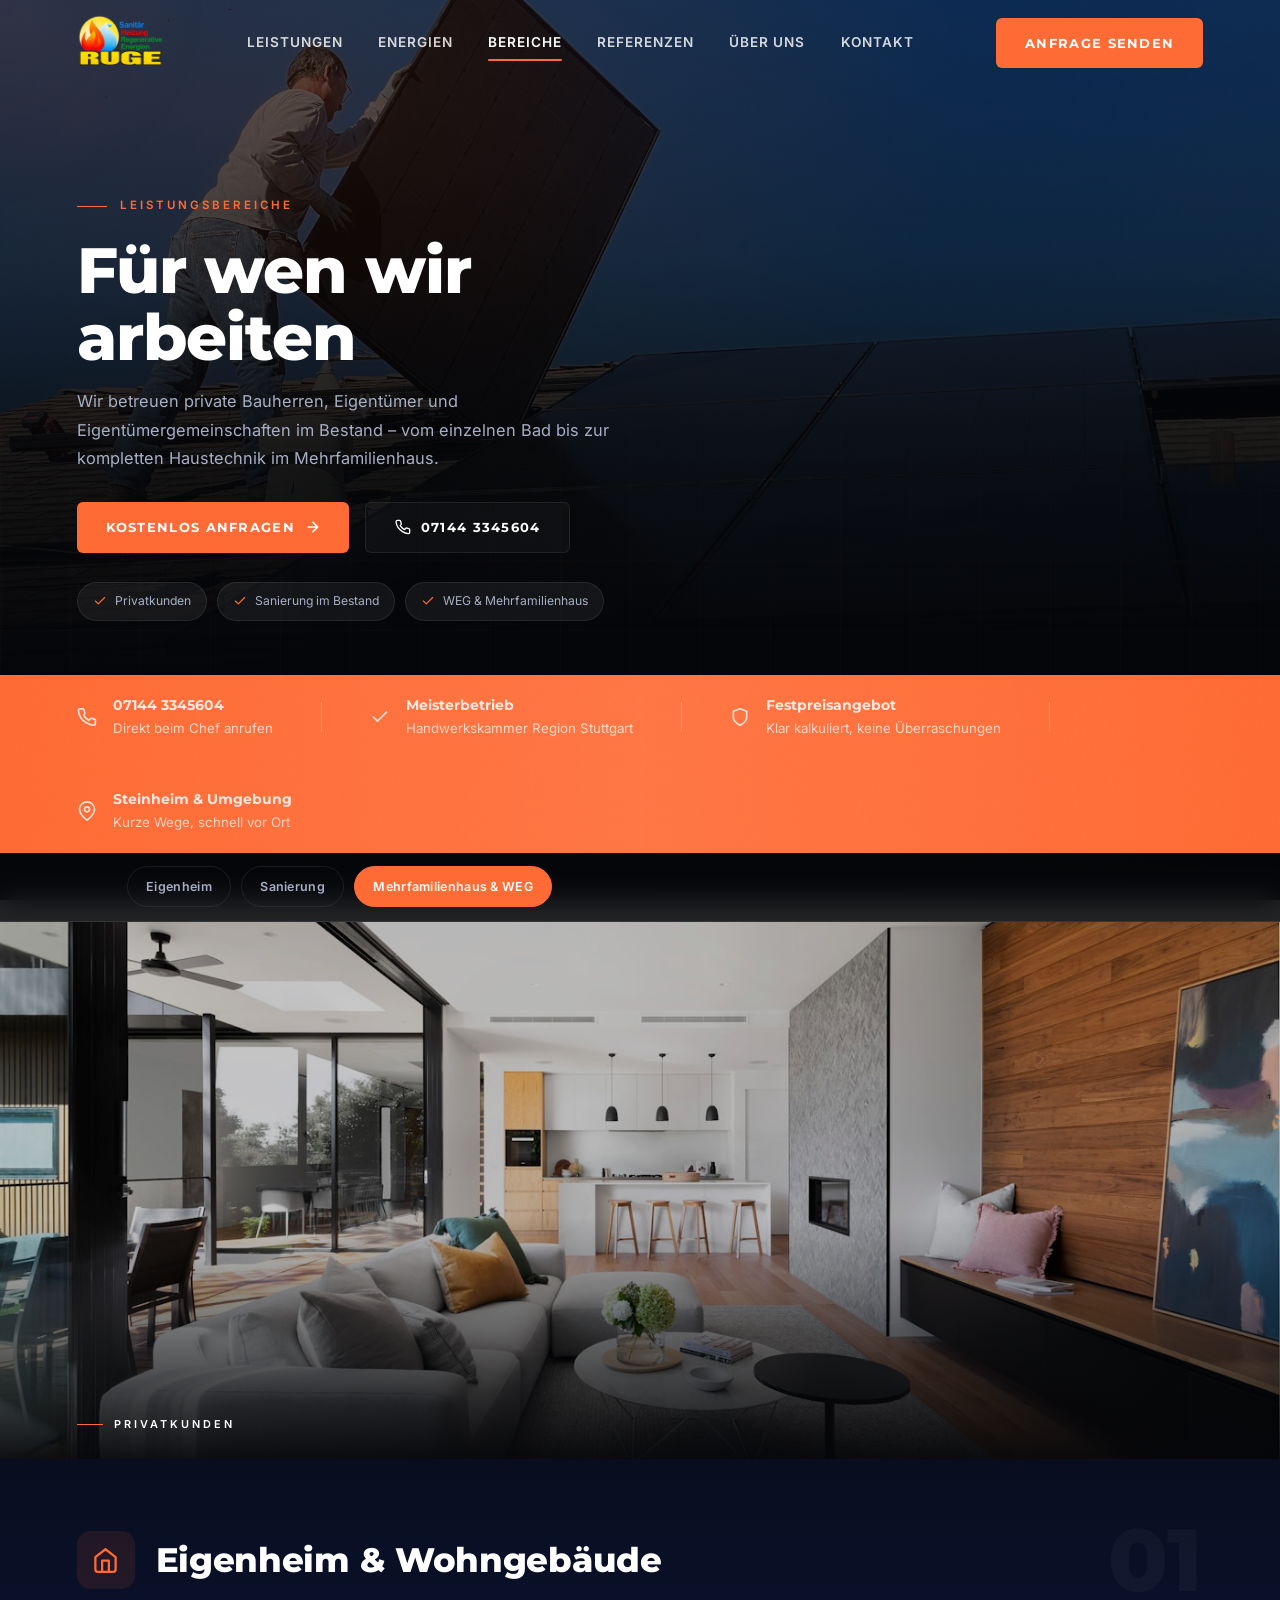
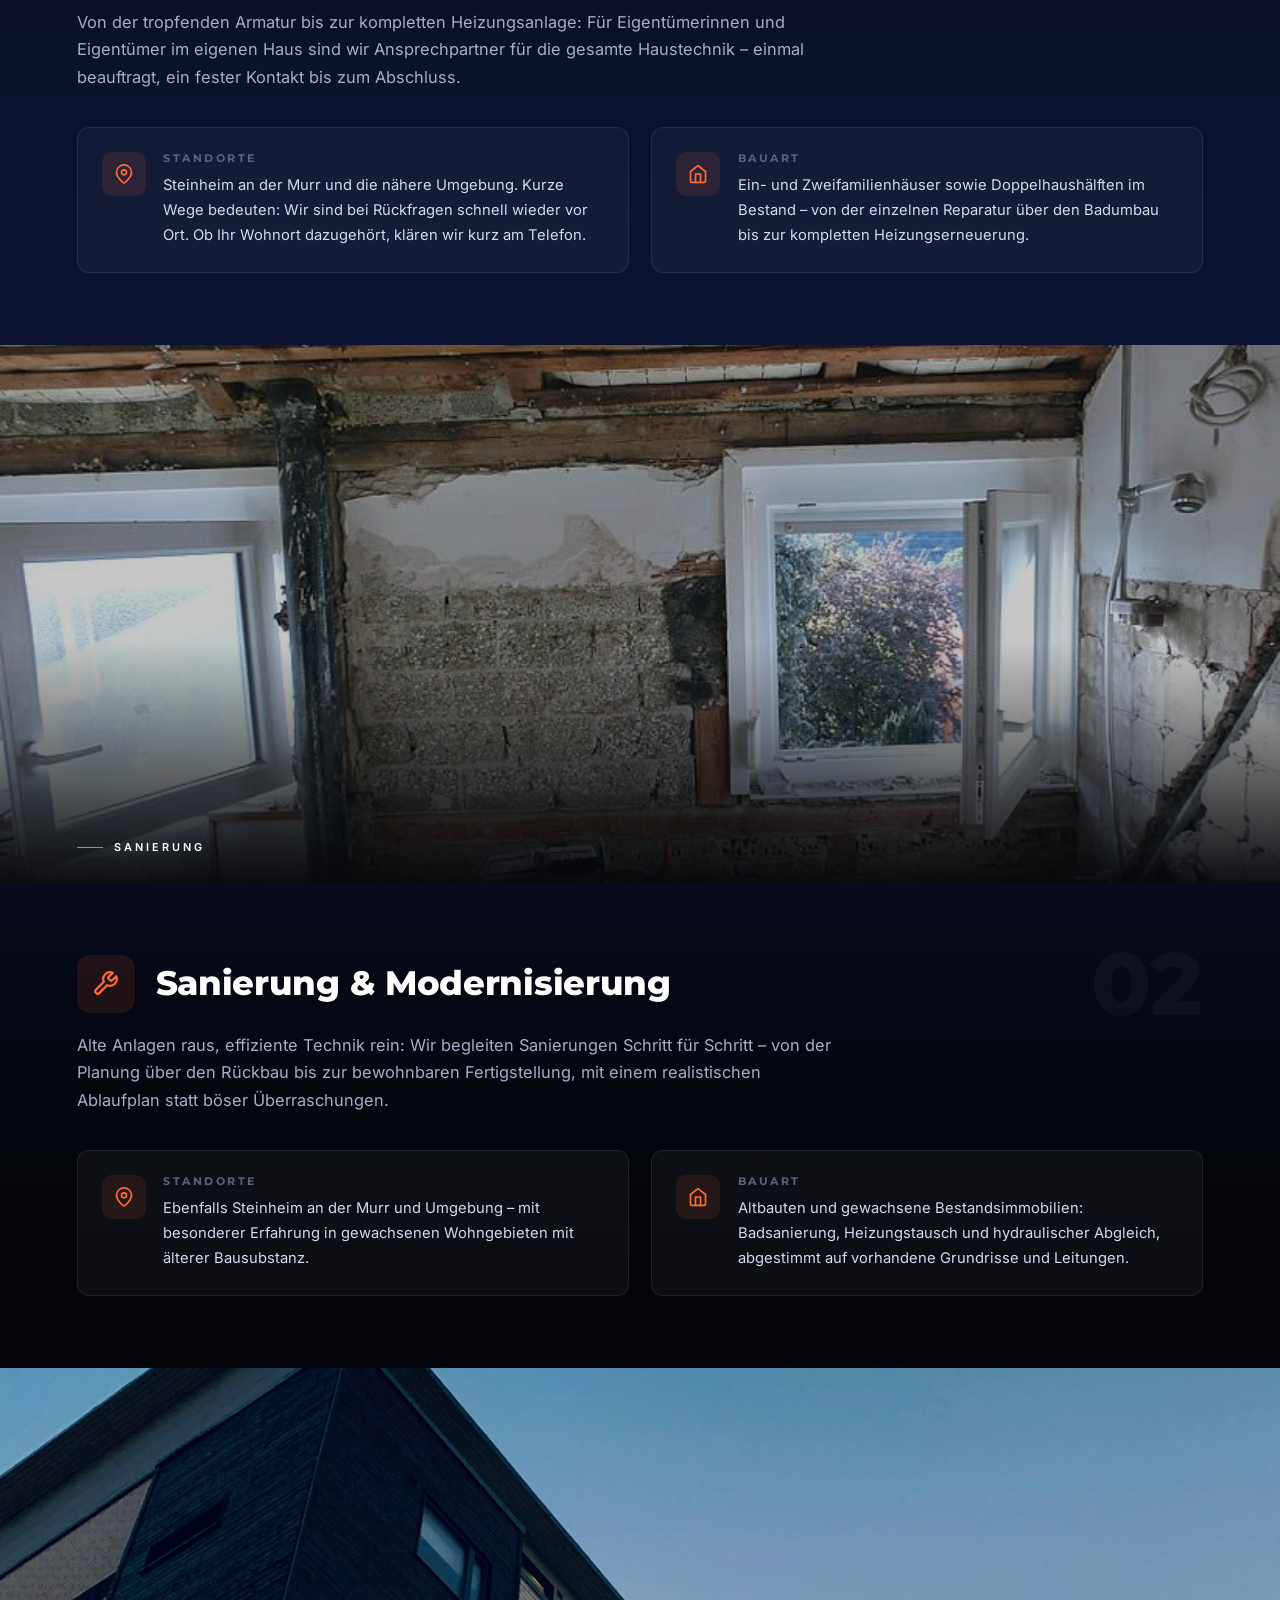
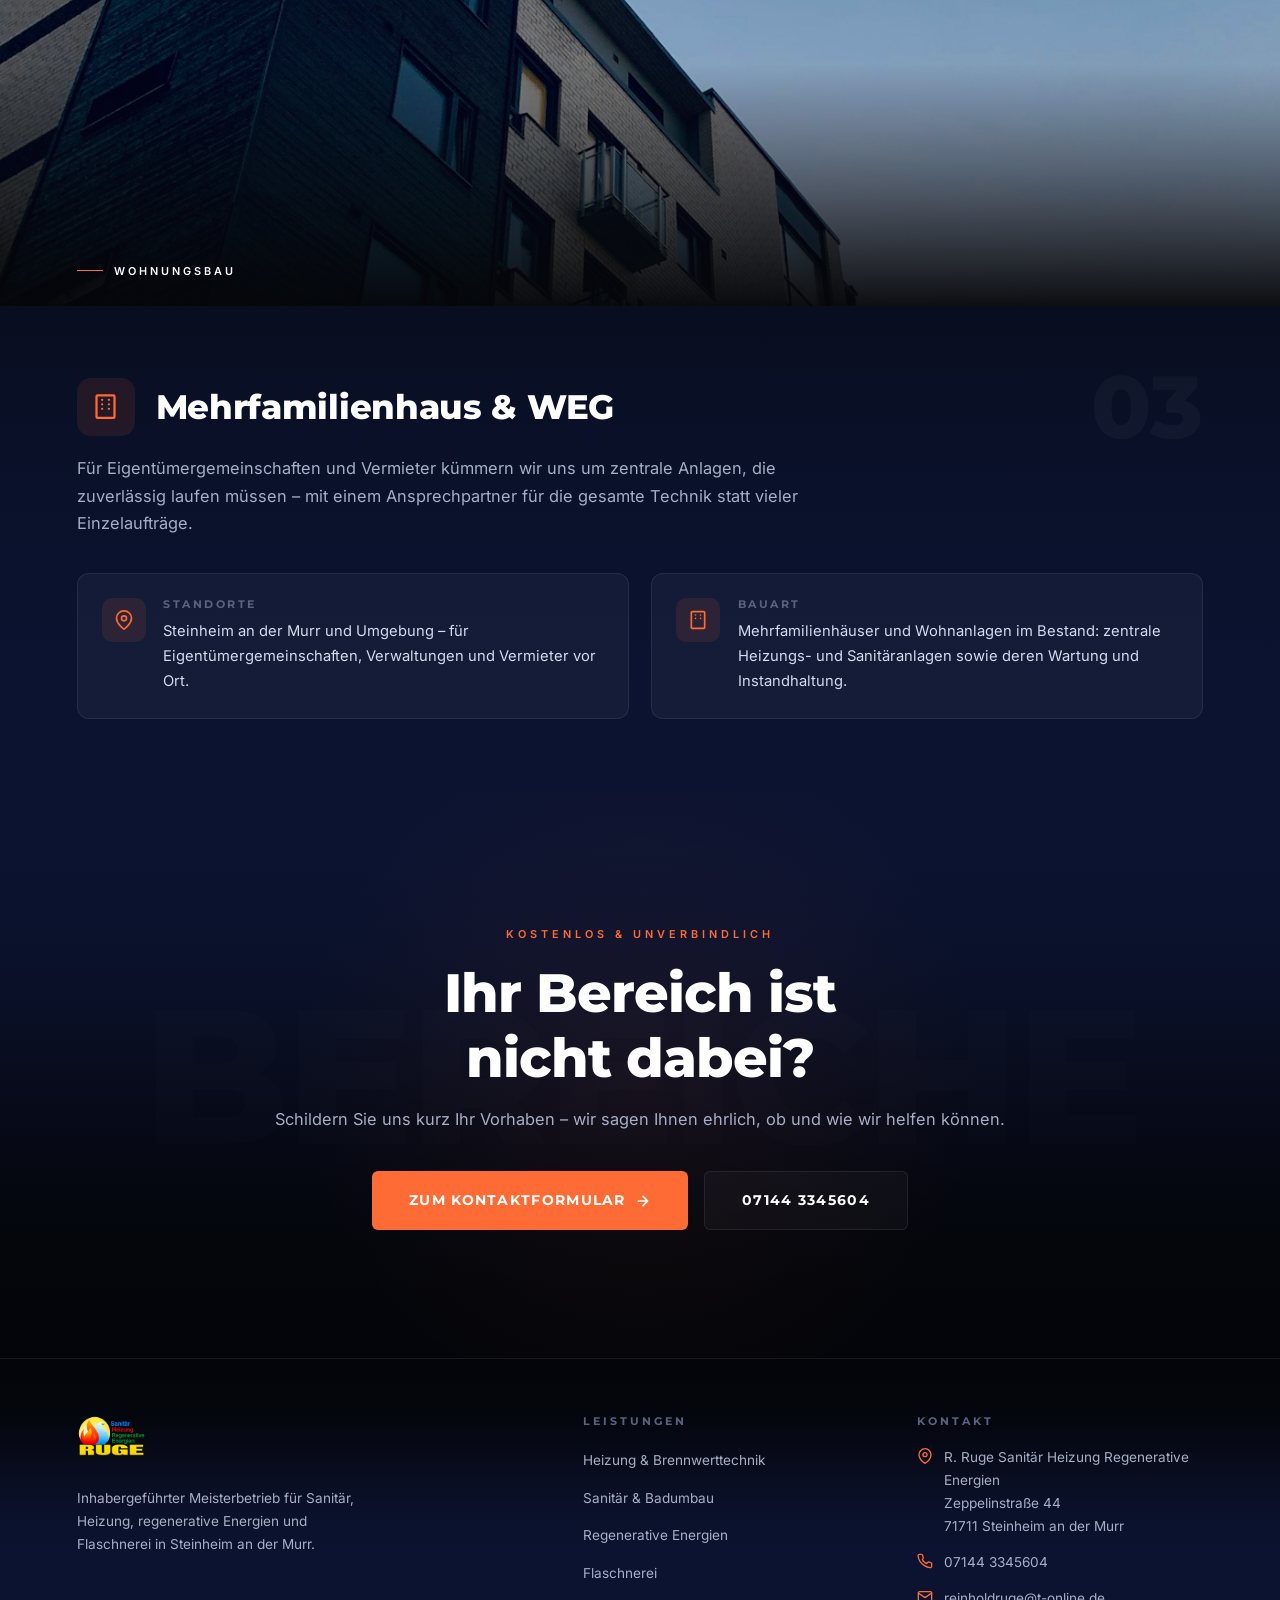
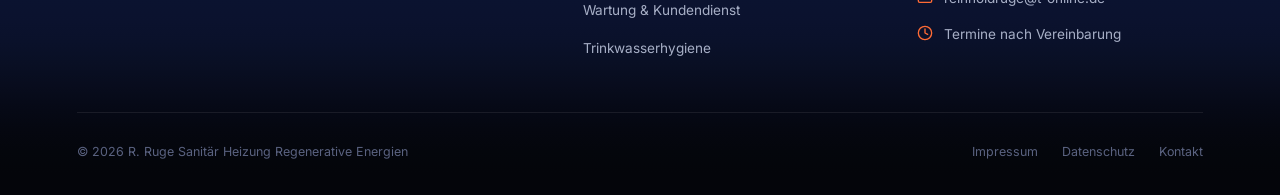
==== commit 73b99aea: "Update svc-hero height and navigation links" ====
--- a/bereiche.html
+++ b/bereiche.html
@@ -178,6 +178,10 @@
   }
   .mobile-nav a:hover { color: var(--orange); }
   .mobile-nav .mobile-actions { display: flex; flex-direction: column; gap: 0.9rem; margin-top: 1rem; align-items: center; }
+  .mobile-nav .mobile-actions .btn-primary,
+  .mobile-nav .mobile-actions .btn-outline {
+    padding: 0.55rem 1.1rem; font-size: 0.68rem; letter-spacing: 0.8px; white-space: nowrap;
+  }
   .mobile-meta { margin-top: 1.5rem; font-size: 0.82rem; color: var(--text-secondary); text-align: center; line-height: 1.8; }
 
   /* ── SECTION COMMONS ── */
@@ -195,7 +199,7 @@
   .chip svg { width: 14px; height: 14px; stroke: var(--orange); flex-shrink: 0; }
 
   /* ── SEITEN-HERO ── */
-  .svc-hero { position: relative; min-height: 58vh; display: flex; align-items: flex-end; overflow: hidden; }
+  .svc-hero { position: relative; min-height: min(75vh, 820px); display: flex; align-items: flex-end; overflow: hidden; }
   .svc-hero-media { position: absolute; inset: 0; z-index: 0; background: var(--navy-mid-blue); }
   .svc-hero-media img { width: 100%; height: 100%; object-fit: cover; object-position: 50% 42%; filter: brightness(0.4); }
   .svc-hero-scrim {
@@ -221,7 +225,7 @@
   }
   .svc-hero-content .hero-eyebrow::before { content: ''; width: 30px; height: 1px; background: var(--orange); flex-shrink: 0; }
   .svc-hero-content h1 {
-    font-size: clamp(2.2rem, 4.6vw, 3.6rem); font-weight: 800; line-height: 1.05;
+    font-size: clamp(2.3rem, 5vw, 4rem); font-weight: 800; line-height: 1.05;
     letter-spacing: -1px; margin-bottom: 1rem;
     opacity: 0; transform: translateY(28px); animation: fadeUp 0.8s ease 0.3s forwards;
   }
@@ -401,7 +405,7 @@
     .logo img { height: 42px; }
     .header-nav, .header-inner .btn-primary { display: none; }
     .hamburger { display: flex; }
-    .svc-hero { min-height: 46vh; }
+    .svc-hero { min-height: 60vh; }
     .bereich-body { padding: 3.2rem 6%; }
     .bereich-num-bg { display: none; }
     .bereich-media { height: clamp(220px, 60vw, 340px); }
@@ -426,7 +430,7 @@
   <a href="leistungen.html">Leistungen</a>
   <a href="energien.html">Regenerative Energien</a>
   <a href="bereiche.html">Bereiche</a>
-  <a href="index.html#referenzen">Referenzen</a>
+  <a href="referenzen.html">Referenzen</a>
   <a href="ueber-uns.html">Über uns</a>
   <a href="kontakt.php">Kontakt</a>
   <div class="mobile-actions">
@@ -449,7 +453,7 @@
       <a href="leistungen.html">Leistungen</a>
       <a href="energien.html">Energien</a>
       <a href="bereiche.html" aria-current="page">Bereiche</a>
-      <a href="index.html#referenzen">Referenzen</a>
+      <a href="referenzen.html">Referenzen</a>
       <a href="ueber-uns.html">Über uns</a>
       <a href="kontakt.php">Kontakt</a>
     </nav>
@@ -791,3 +795,4 @@
 </body>
 </html>
 
+
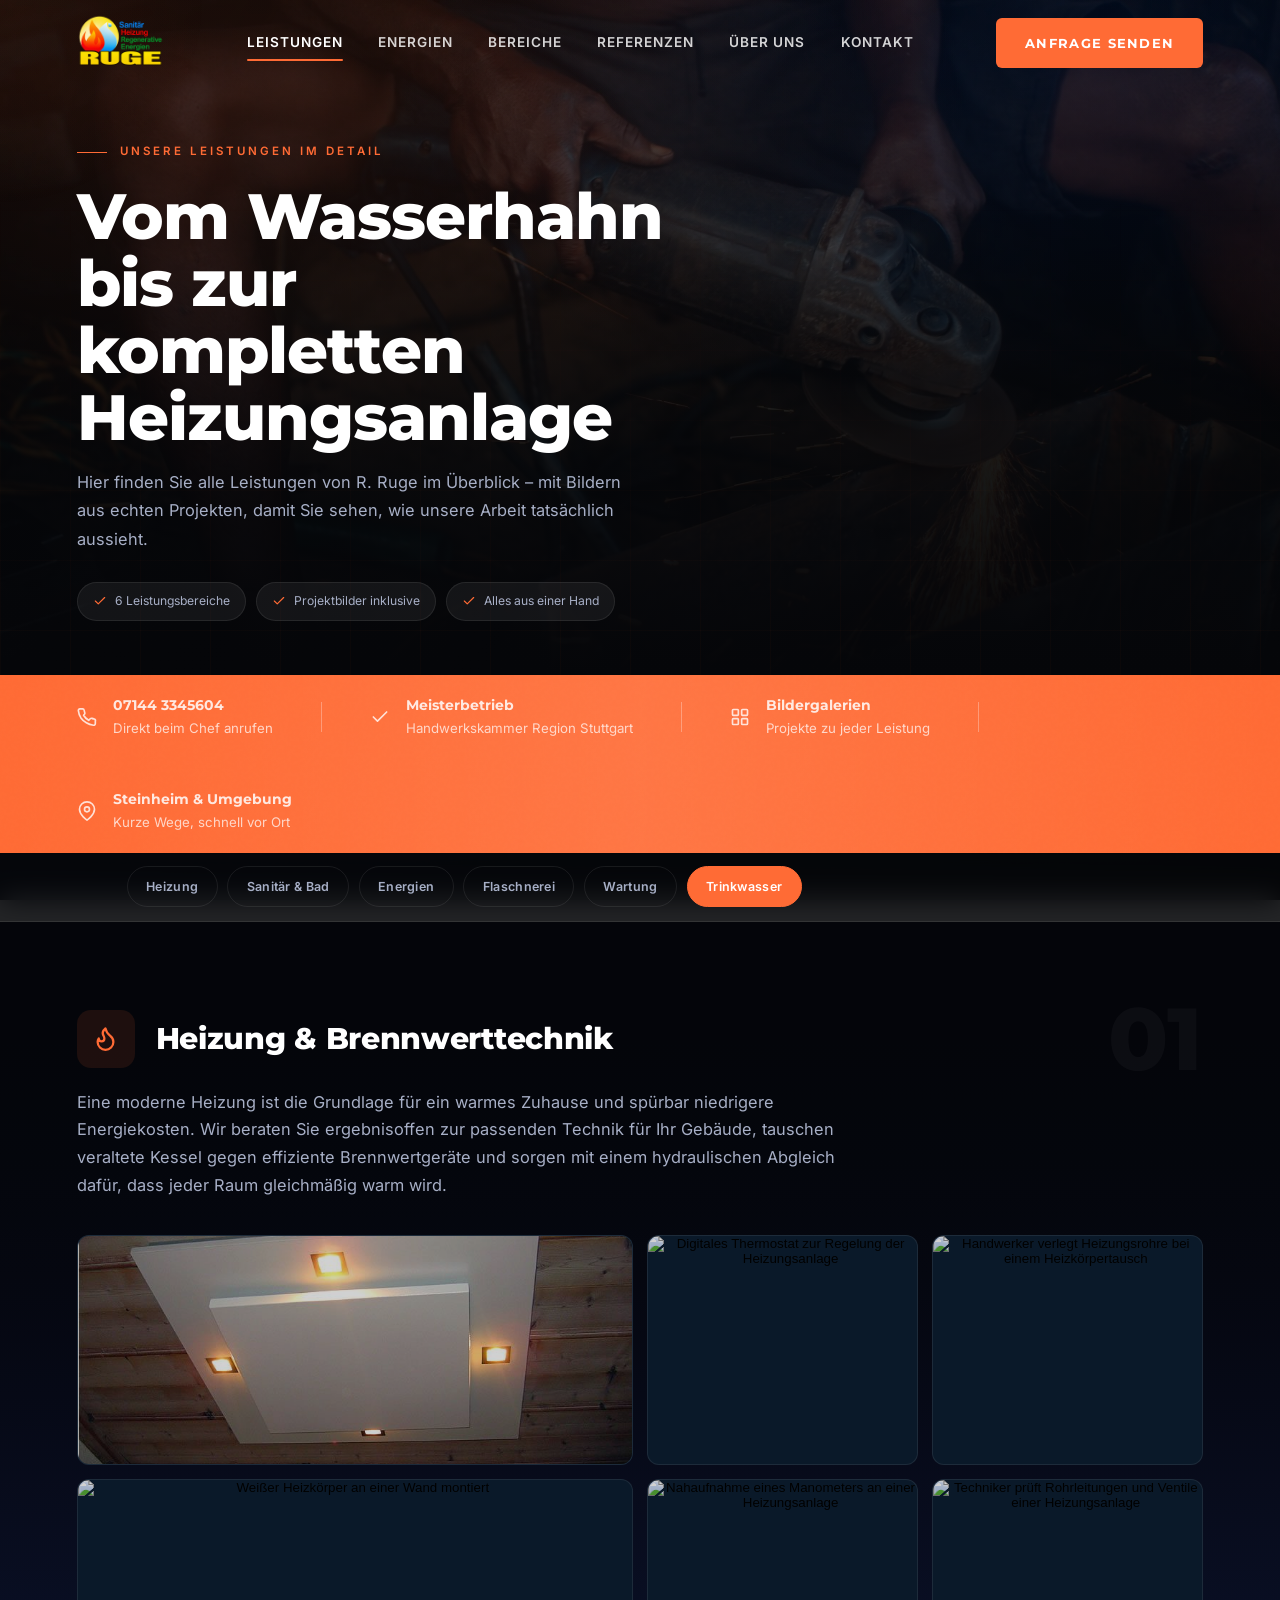
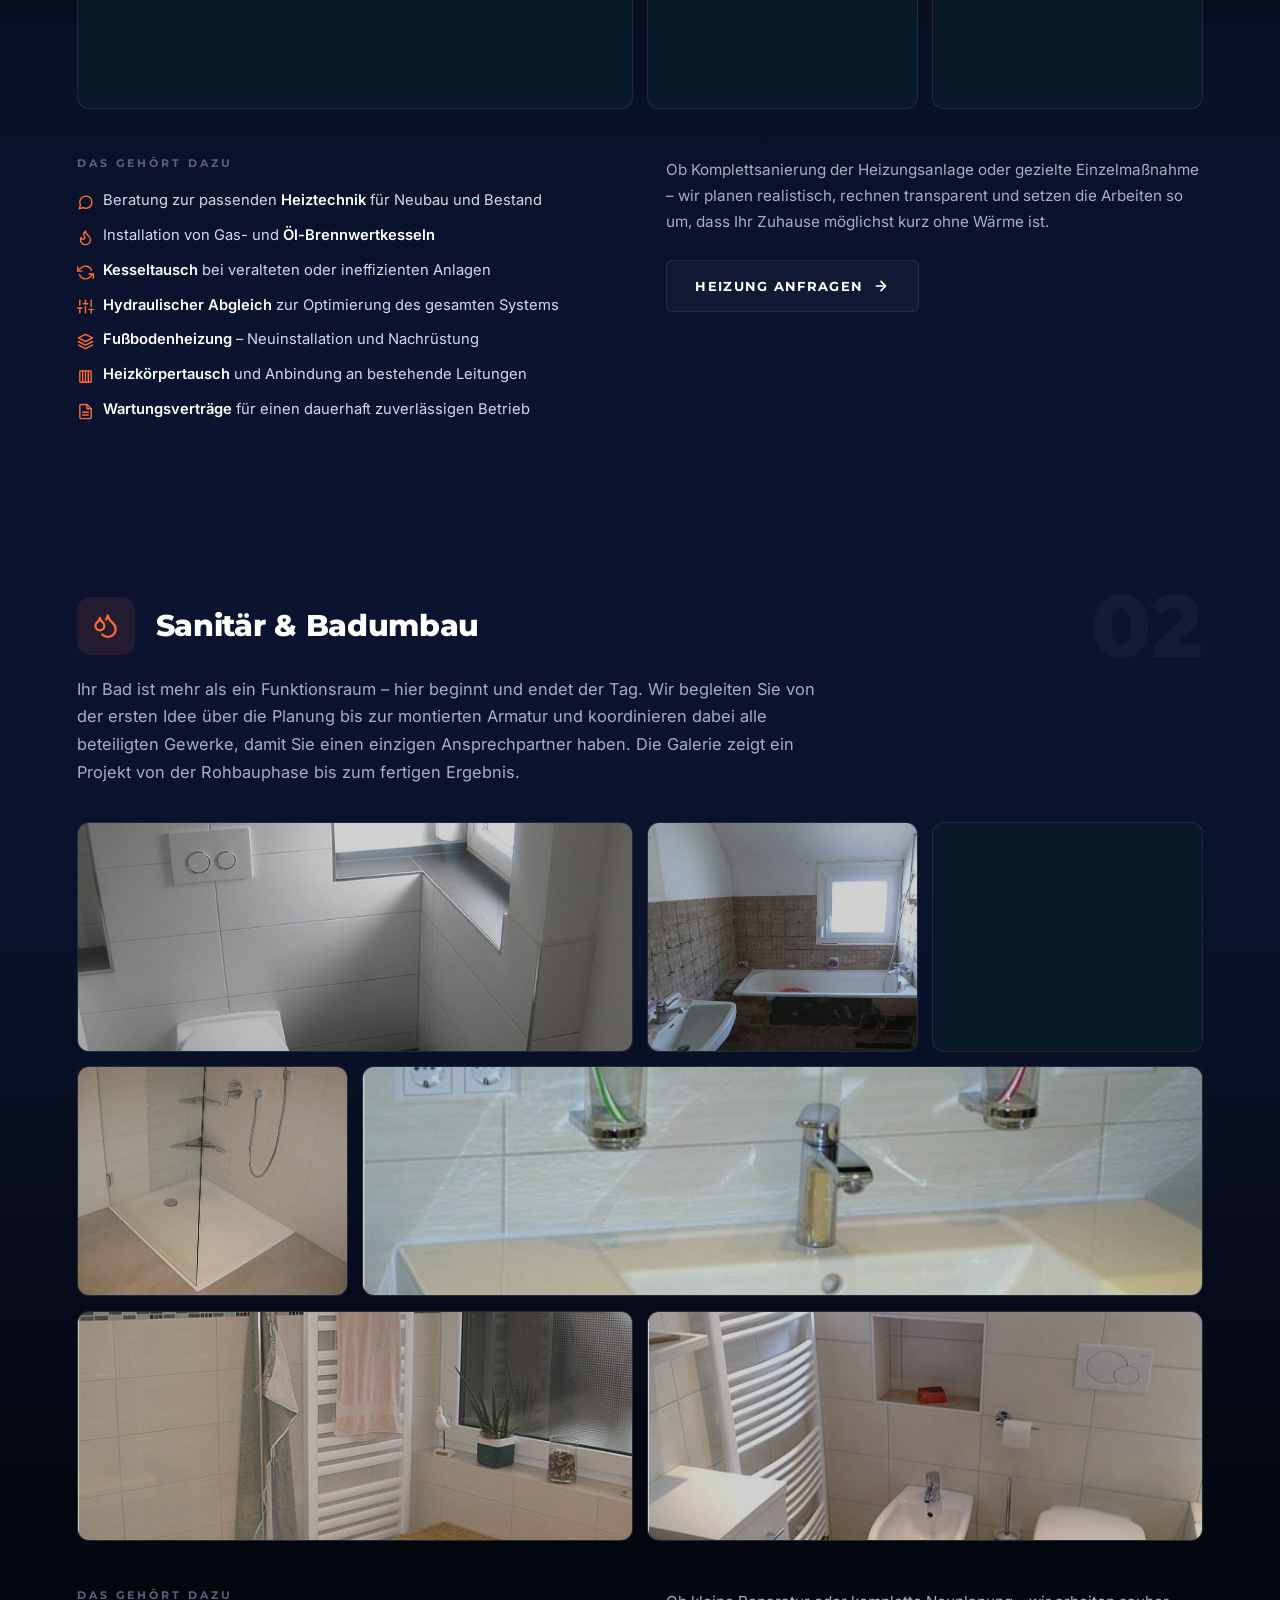
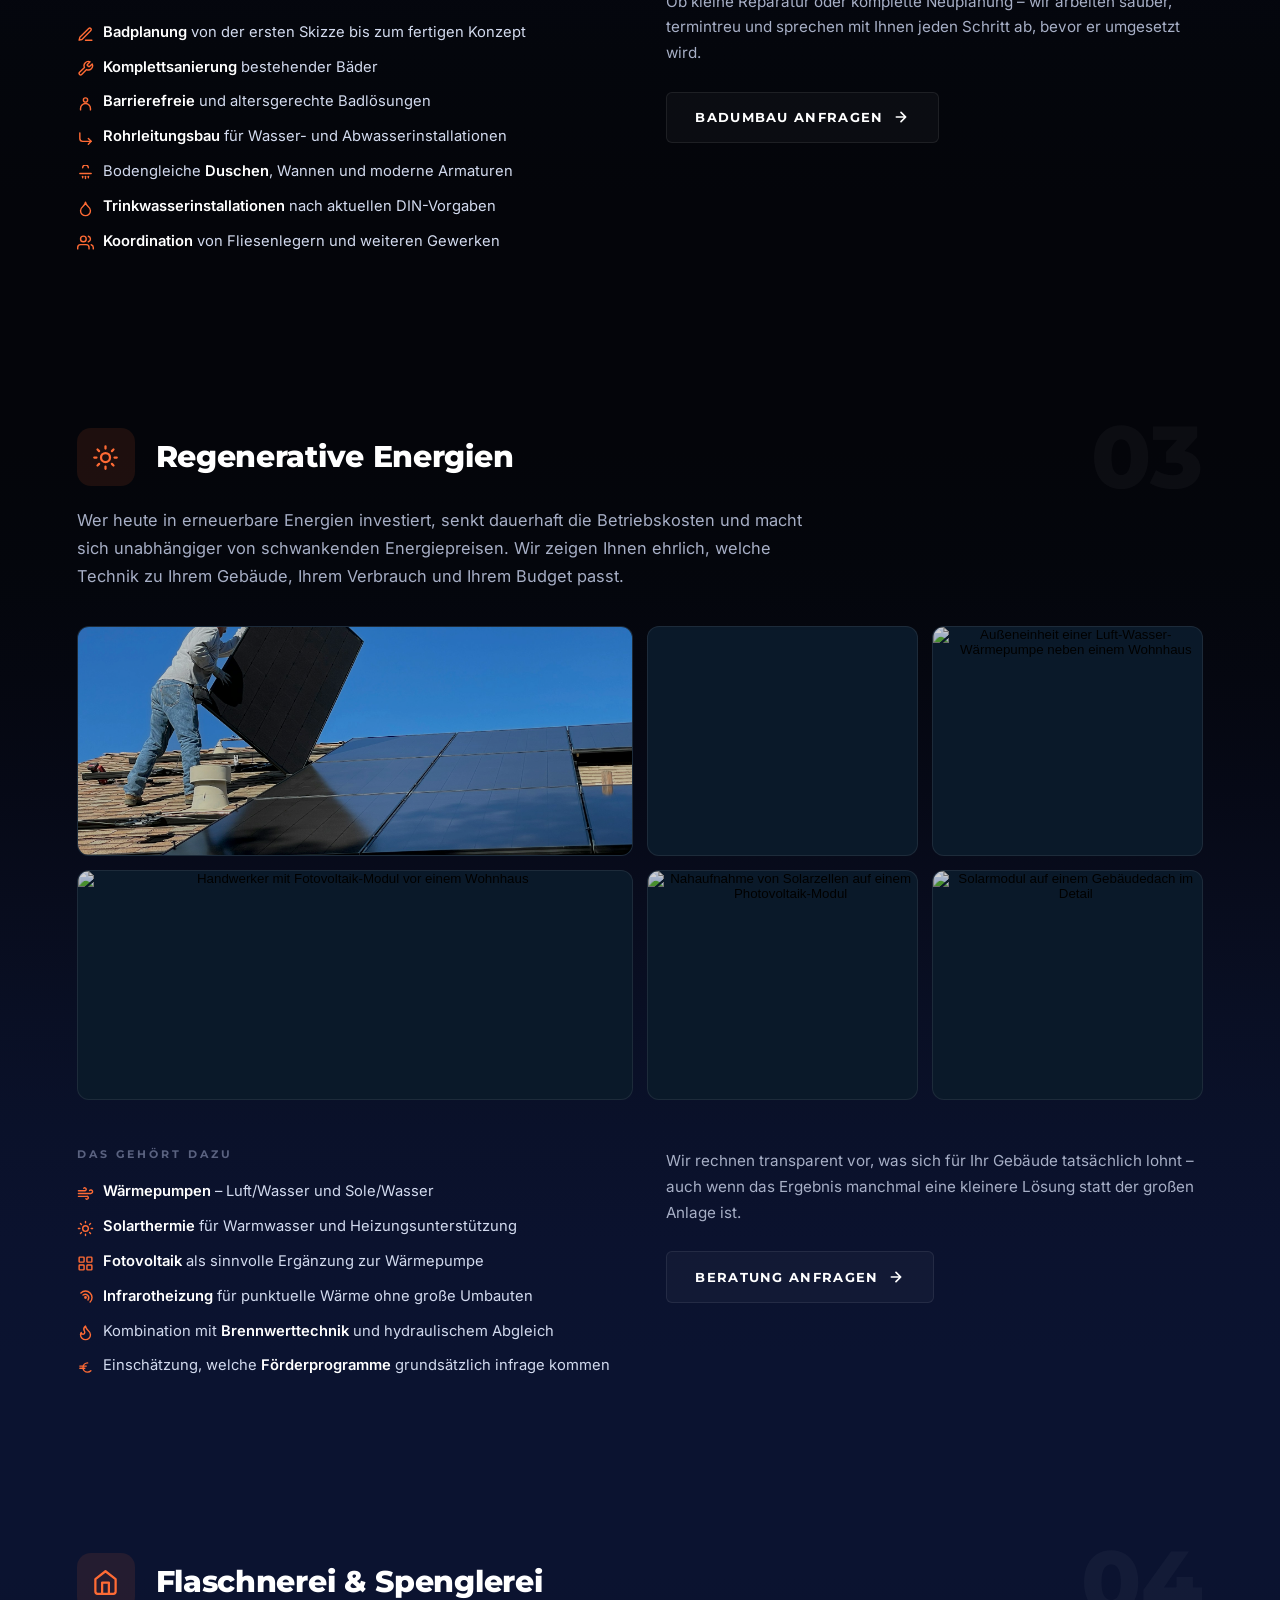
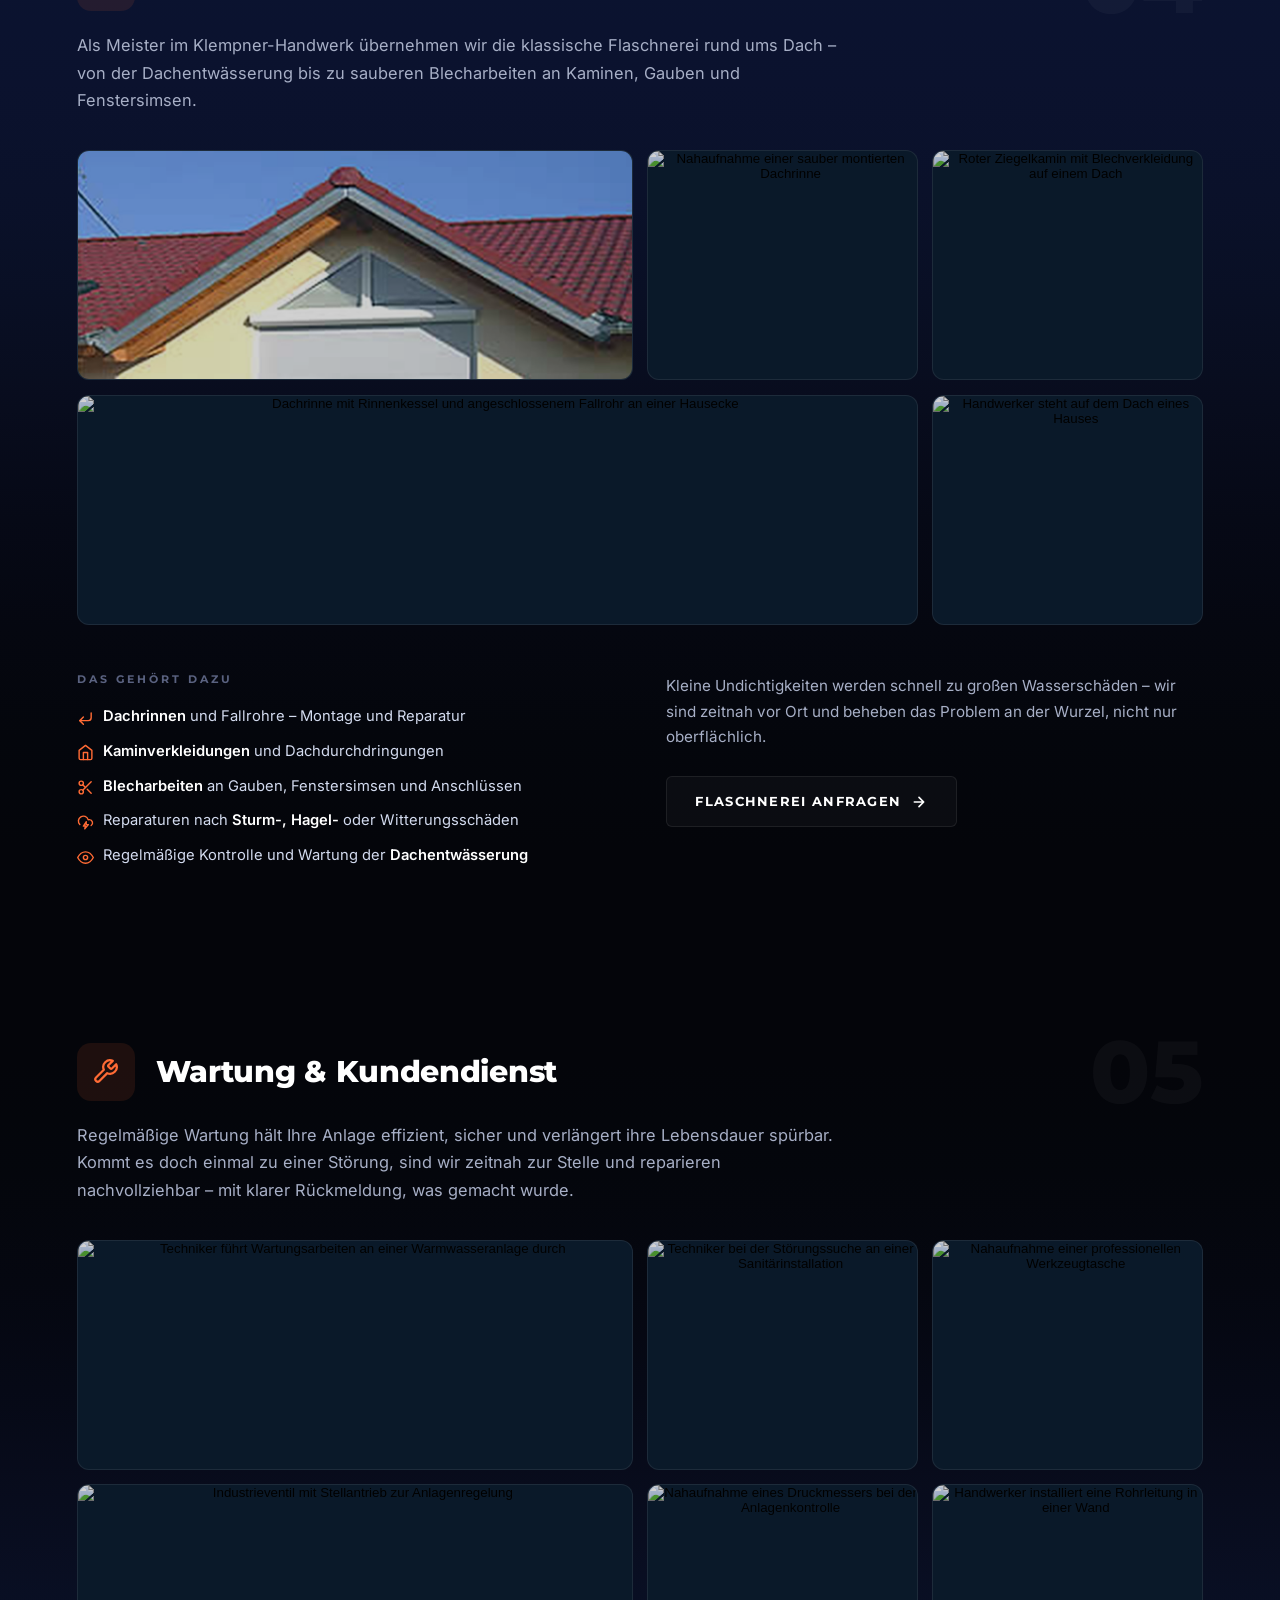
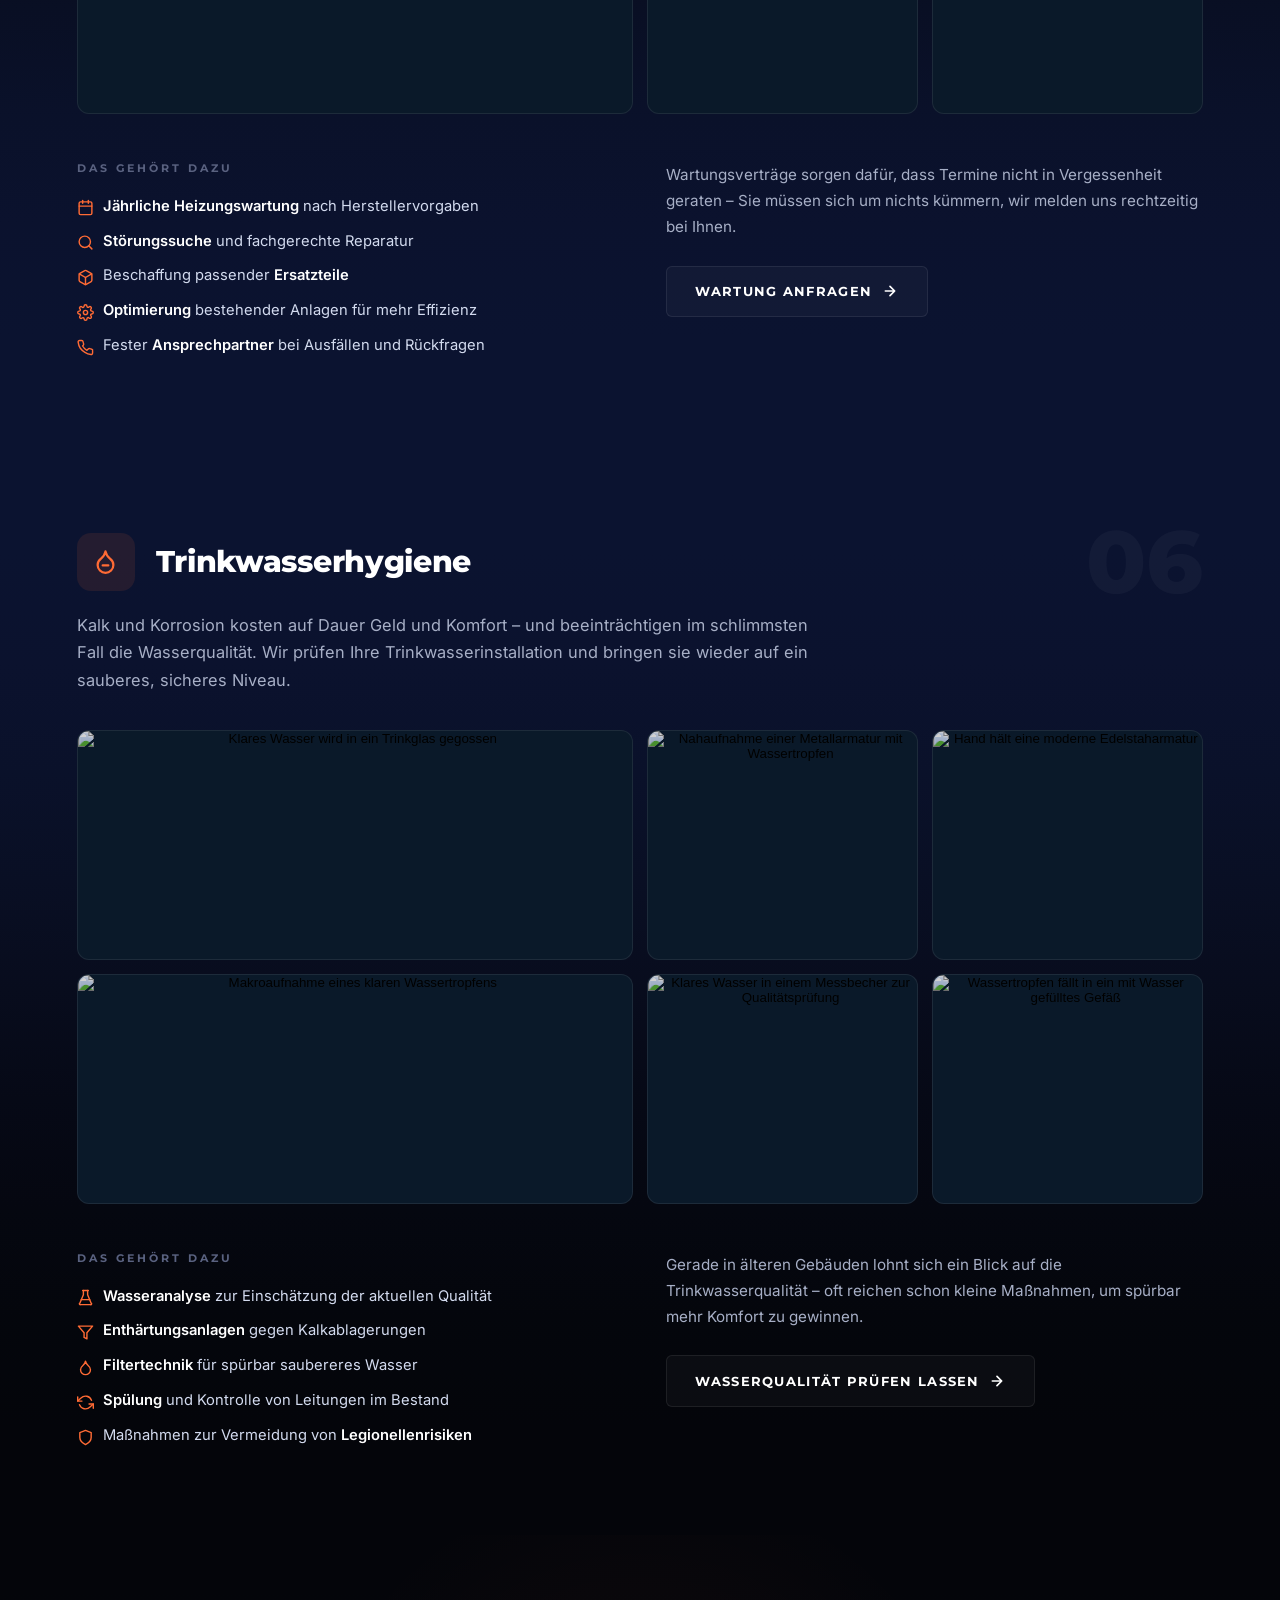
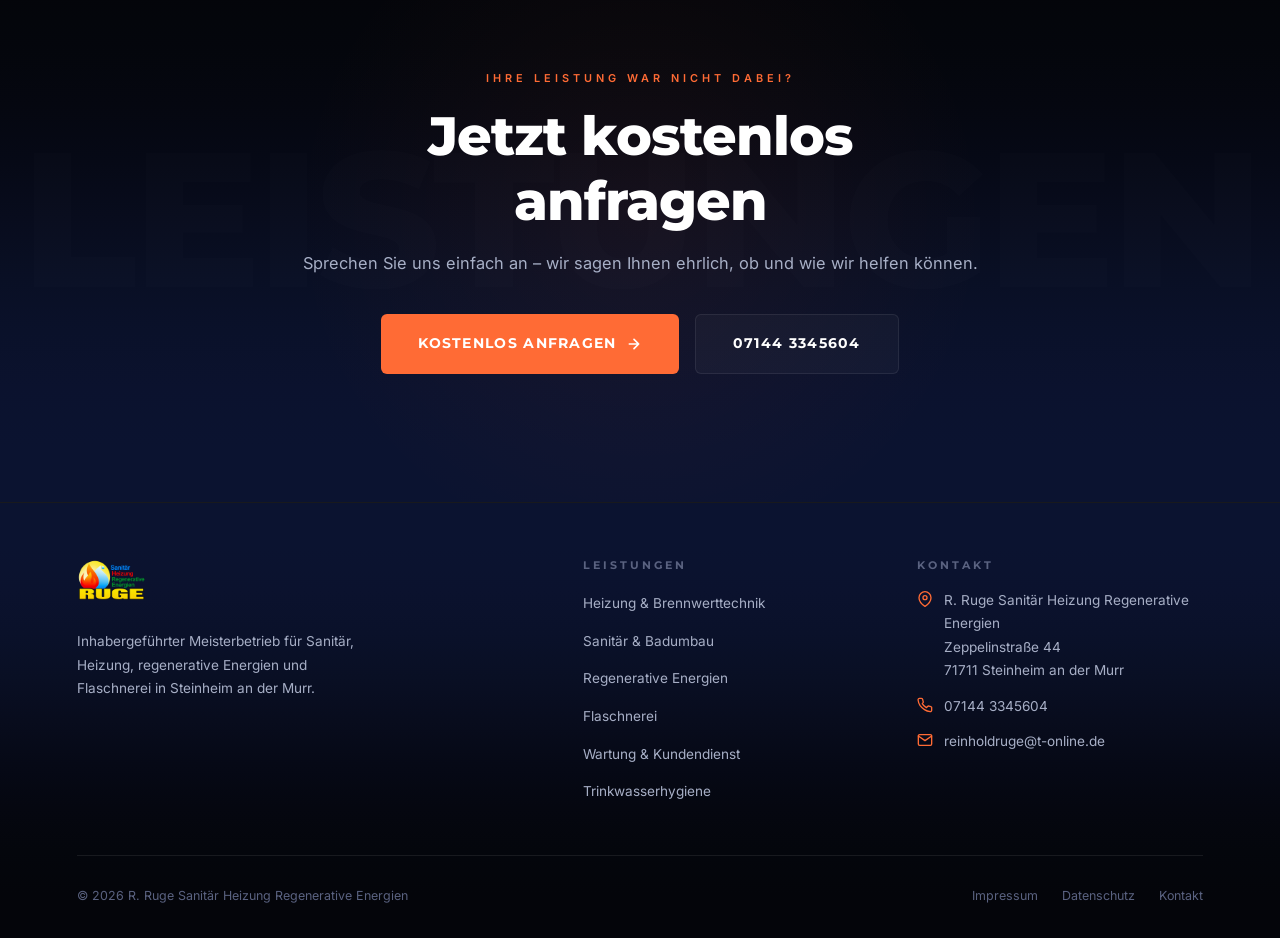
==== commit 919150b9: "Update print statement from 'Hello' to 'Goodbye'" ====
--- a/bereiche.html
+++ b/bereiche.html
@@ -3,17 +3,17 @@
 <head>
 <meta charset="UTF-8" />
 <meta name="viewport" content="width=device-width, initial-scale=1, viewport-fit=cover" />
-<title>Bereiche – Für wen wir arbeiten | R. Ruge Sanitär Heizung Regenerative Energien</title>
-<meta name="description" content="R. Ruge betreut Eigenheime, Sanierungen im Bestand sowie Mehrfamilienhäuser und WEG in Steinheim an der Murr und Umgebung – mit Standorten und Bauart je Bereich." />
+<title>Leistungen im Detail – Projekte &amp; Referenzen | R. Ruge Sanitär Heizung Regenerative Energien</title>
+<meta name="description" content="Alle Leistungen von R. Ruge im Detail mit Bildergalerie: Heizung & Brennwerttechnik, Sanitär & Badumbau, Regenerative Energien, Flaschnerei, Wartung & Kundendienst, Trinkwasserhygiene." />
 <meta name="theme-color" content="#01328F" />
 <link rel="icon" type="image/png" href="favicon.ruge.png" />
 <link rel="apple-touch-icon" href="favicon.ruge.png" />
 
 <meta property="og:type" content="website" />
 <meta property="og:locale" content="de_DE" />
-<meta property="og:title" content="Bereiche – R. Ruge Sanitär Heizung Regenerative Energien" />
-<meta property="og:description" content="Eigenheim, Sanierung im Bestand und Mehrfamilienhaus &amp; WEG – die drei Bereiche, in denen R. Ruge in Steinheim an der Murr und Umgebung arbeitet." />
-<meta property="og:image" content="eigenheim-wohnraum.jpg" />
+<meta property="og:title" content="Leistungen im Detail – R. Ruge" />
+<meta property="og:description" content="Heizung, Sanitär, regenerative Energien, Flaschnerei, Wartung und Trinkwasserhygiene – mit Bildern aus echten Projekten." />
+<meta property="og:image" content="leistungen-hero-poster.jpg" />
 
 <link rel="preload" href="inter-400-latin.woff2" as="font" type="font/woff2" crossorigin />
 <link rel="preload" href="montserrat-800-latin.woff2" as="font" type="font/woff2" crossorigin />
@@ -184,8 +184,9 @@
   }
   .mobile-meta { margin-top: 1.5rem; font-size: 0.82rem; color: var(--text-secondary); text-align: center; line-height: 1.8; }
 
-  /* ── SECTION COMMONS ── */
+  /* ── SECTION COMMONS (aus index.html) ── */
   section { position: relative; z-index: 1; }
+  .section-header { text-align: center; margin-bottom: 3rem; }
   .section-eyebrow {
     display: inline-flex; align-items: center; gap: 0.7rem;
     font-size: 0.68rem; font-weight: 600; letter-spacing: 4px; text-transform: uppercase;
@@ -198,10 +199,15 @@
   }
   .chip svg { width: 14px; height: 14px; stroke: var(--orange); flex-shrink: 0; }
 
-  /* ── SEITEN-HERO ── */
-  .svc-hero { position: relative; min-height: min(75vh, 820px); display: flex; align-items: flex-end; overflow: hidden; }
+  /* ── SEITEN-HERO (einheitliche Höhe auf allen Unterseiten) ── */
+  .svc-hero { position: relative; min-height: clamp(620px, 75vh, 820px); display: flex; align-items: flex-end; overflow: hidden; }
   .svc-hero-media { position: absolute; inset: 0; z-index: 0; background: var(--navy-mid-blue); }
-  .svc-hero-media img { width: 100%; height: 100%; object-fit: cover; object-position: 50% 42%; filter: brightness(0.4); }
+  .svc-hero-media video, .svc-hero-media img { width: 100%; height: 100%; object-fit: cover; object-position: 50% 35%; filter: brightness(0.42); }
+  .svc-hero-media video { display: none; }
+  @media (min-width: 769px) {
+    .svc-hero-media video { display: block; }
+    .svc-hero-media img.svc-hero-photo { display: none; }
+  }
   .svc-hero-scrim {
     position: absolute; inset: 0; z-index: 1;
     background:
@@ -217,6 +223,10 @@
     mask-image: linear-gradient(to top, rgba(0,0,0,0.7) 0%, transparent 75%);
   }
   .svc-hero-content { position: relative; z-index: 3; padding: calc(var(--header-h) + 2.5rem) 6% 3.4rem; max-width: 880px; width: 100%; }
+  /* Flache Fenster: Innenabstand reduzieren, damit der Inhalt in die einheitliche Hero-Höhe passt */
+  @media (min-width: 769px) and (max-height: 800px) {
+    .svc-hero-content { padding-top: calc(var(--header-h) + 1.5rem); padding-bottom: 2.6rem; }
+  }
   .svc-hero-content .hero-eyebrow {
     display: flex; align-items: center; gap: 0.8rem;
     font-size: 0.72rem; font-weight: 600; letter-spacing: 3px; text-transform: uppercase;
@@ -234,17 +244,13 @@
     line-height: 1.75; margin-bottom: 1.8rem;
     opacity: 0; transform: translateY(28px); animation: fadeUp 0.8s ease 0.45s forwards;
   }
-  .svc-hero-actions {
-    display: flex; gap: 1rem; flex-wrap: wrap; margin-bottom: 1.8rem;
-    opacity: 0; transform: translateY(24px); animation: fadeUp 0.8s ease 0.55s forwards;
-  }
   .svc-hero-content .hero-chips {
     list-style: none; display: flex; flex-wrap: wrap; gap: 0.6rem;
-    opacity: 0; transform: translateY(18px); animation: fadeUp 0.8s ease 0.7s forwards;
+    opacity: 0; transform: translateY(18px); animation: fadeUp 0.8s ease 0.6s forwards;
   }
   @keyframes fadeUp { to { opacity: 1; transform: translateY(0); } }
 
-  /* ── INFO BAND ── */
+  /* ── INFO BAND (aus index.html) ── */
   .info-band {
     background: var(--orange); padding: 1.2rem 6%;
     display: flex; align-items: center; gap: 3rem; overflow: hidden; position: relative; flex-wrap: wrap;
@@ -281,62 +287,95 @@
   .svc-pill:hover { color: #fff; border-color: rgba(255,107,53,0.4); }
   .svc-pill.active { background: var(--orange); border-color: var(--orange); color: #fff; }
 
-  /* ── BEREICH-SEKTIONEN ── */
-  /* Welle: bereich → alt → bereich → cta → footer laufen durch */
-  .bereich-section { background: var(--wave-up); scroll-margin-top: calc(var(--header-h) + 56px); }
-  .bereich-section.alt { background: var(--wave-down); }
-
-  .bereich-media { position: relative; width: 100%; height: clamp(320px, 42vw, 560px); overflow: hidden; background: #0a1929; }
-  .bereich-media img { width: 100%; height: 100%; object-fit: cover; display: block; filter: brightness(0.78); transition: transform 1.2s cubic-bezier(0.4,0,0.2,1); }
-  .bereich-section:hover .bereich-media img { transform: scale(1.04); }
-  .bereich-media::after {
-    content: ''; position: absolute; inset: 0; pointer-events: none;
-    background: linear-gradient(to bottom, rgba(5,6,9,0) 55%, rgba(5,6,9,0.95) 100%);
-  }
-  .bereich-media-tag {
-    position: absolute; left: 6%; bottom: 1.6rem; z-index: 2;
-    display: inline-flex; align-items: center; gap: 0.7rem;
-    font-size: 0.68rem; font-weight: 700; letter-spacing: 3px; text-transform: uppercase; color: #fff;
-  }
-  .bereich-media-tag::before { content: ''; width: 26px; height: 1px; background: var(--orange); }
-
-  .bereich-body { padding: 4.5rem 6%; }
-  .bereich-inner { max-width: 1180px; margin-inline: auto; position: relative; }
-  .bereich-head { display: flex; align-items: center; gap: 1.3rem; margin-bottom: 1.2rem; position: relative; }
-  .bereich-icon {
+  /* ── LEISTUNGS-SEKTIONEN ── */
+  /* Welle: svc → alt → svc → alt → svc → alt → cta → footer laufen durch */
+  .svc-section { padding: 5.5rem 6%; background: var(--wave-up); scroll-margin-top: calc(var(--header-h) + 56px); overflow: hidden; }
+  .svc-section.alt { background: var(--wave-down); }
+  .svc-inner { max-width: 1180px; margin-inline: auto; position: relative; }
+
+  .svc-head { display: flex; align-items: center; gap: 1.3rem; margin-bottom: 1.3rem; position: relative; }
+  .svc-icon {
     width: 58px; height: 58px; background: rgba(255,107,53,0.1); border-radius: 14px;
     display: flex; align-items: center; justify-content: center; flex-shrink: 0;
   }
-  .bereich-icon svg { width: 27px; height: 27px; stroke: var(--orange); }
-  .bereich-head h2 { font-size: clamp(1.6rem, 2.8vw, 2.1rem); font-weight: 800; letter-spacing: -0.3px; }
-  .bereich-num-bg {
+  .svc-icon svg { width: 27px; height: 27px; stroke: var(--orange); }
+  .svc-head h2 { font-size: clamp(1.5rem, 2.6vw, 1.9rem); font-weight: 800; letter-spacing: -0.3px; }
+  .svc-num-bg {
     position: absolute; right: 0; top: 50%; transform: translateY(-50%);
     font-family: 'Montserrat', sans-serif; font-weight: 800; font-size: 5.5rem;
     color: rgba(255,255,255,0.035); line-height: 1; pointer-events: none; user-select: none;
   }
-  .bereich-intro { color: var(--text-secondary); font-size: 1.02rem; max-width: 760px; margin-bottom: 2.2rem; }
-
-  .bereich-detail-grid { display: grid; grid-template-columns: 1fr 1fr; gap: 1.4rem; }
-  .bereich-detail {
-    display: flex; gap: 1.1rem; padding: 1.5rem; border-radius: 12px;
-    border: 1px solid var(--border); background: var(--surface); transition: border-color 0.3s;
-  }
-  .bereich-detail:hover { border-color: rgba(255,107,53,0.3); }
-  .bereich-detail-icon {
-    width: 44px; height: 44px; background: rgba(255,107,53,0.1); border-radius: 10px;
-    display: flex; align-items: center; justify-content: center; flex-shrink: 0;
-  }
-  .bereich-detail-icon svg { width: 20px; height: 20px; stroke: var(--orange); }
-  .bereich-detail h3 { font-size: 0.68rem; letter-spacing: 2.5px; text-transform: uppercase; color: var(--text-muted); margin-bottom: 0.5rem; }
-  .bereich-detail p { font-size: 0.92rem; color: #D3DBEF; }
-
-  /* ── CTA ── */
+  .svc-intro { color: var(--text-secondary); font-size: 1.02rem; max-width: 760px; margin-bottom: 2.2rem; }
+
+  /* Galerie */
+  .svc-gallery {
+    display: grid; grid-template-columns: repeat(4, 1fr);
+    grid-auto-rows: clamp(150px, 18vw, 230px); grid-auto-flow: dense;
+    gap: 0.9rem; margin-bottom: 3rem;
+  }
+  .gal-item {
+    position: relative; border-radius: 12px; overflow: hidden;
+    border: 1px solid var(--border); background: #0a1929; cursor: zoom-in; padding: 0;
+    display: block; width: 100%; height: 100%;
+  }
+  .gal-span-2 { grid-column: span 2; }
+  .gal-span-3 { grid-column: span 3; }
+  .gal-item img { width: 100%; height: 100%; object-fit: cover; transition: transform 0.6s cubic-bezier(0.4,0,0.2,1), filter 0.35s; filter: brightness(0.82); }
+  .gal-item:hover img, .gal-item:focus-visible img { transform: scale(1.08); filter: brightness(0.5); }
+  .gal-cap {
+    position: absolute; left: 0; right: 0; bottom: 0; padding: 0.7rem 0.8rem;
+    font-size: 0.74rem; line-height: 1.4; color: #fff; text-align: left;
+    background: linear-gradient(to top, rgba(3,4,8,0.94) 0%, transparent 100%);
+    opacity: 0; transform: translateY(8px); transition: opacity 0.3s, transform 0.3s;
+  }
+  .gal-item:hover .gal-cap, .gal-item:focus-visible .gal-cap { opacity: 1; transform: translateY(0); }
+  .gal-zoom {
+    position: absolute; top: 0.6rem; right: 0.6rem; width: 32px; height: 32px; border-radius: 50%;
+    background: rgba(5,6,9,0.6); border: 1px solid rgba(255,255,255,0.25);
+    display: flex; align-items: center; justify-content: center;
+    opacity: 0; transform: scale(0.8); transition: all 0.3s;
+  }
+  .gal-item:hover .gal-zoom, .gal-item:focus-visible .gal-zoom { opacity: 1; transform: scale(1); }
+  .gal-zoom svg { width: 14px; height: 14px; stroke: #fff; }
+
+  /* Details: Liste + Text */
+  .svc-details { display: grid; grid-template-columns: 1fr 1fr; gap: 3.2rem; align-items: start; }
+  .svc-details h3 { font-size: 0.68rem; letter-spacing: 3px; text-transform: uppercase; color: var(--text-muted); margin-bottom: 1.2rem; }
+  .svc-check-list { list-style: none; display: grid; gap: 0.75rem; }
+  .svc-check-list li { position: relative; padding-left: 1.65rem; font-size: 0.92rem; line-height: 1.55; color: #D3DBEF; }
+  .svc-check-list svg { position: absolute; left: 0; top: 0.32em; width: 17px; height: 17px; stroke: var(--orange); flex-shrink: 0; }
+  .svc-check-list strong { color: #fff; font-weight: 700; }
+  .svc-text-col p { color: var(--text-secondary); font-size: 0.95rem; margin-bottom: 1.4rem; }
+  .svc-text-col p:last-of-type { margin-bottom: 1.6rem; }
+
+  /* ── LIGHTBOX ── */
+  .lightbox {
+    position: fixed; inset: 0; z-index: 3000; background: rgba(3,4,8,0.95);
+    backdrop-filter: blur(10px); display: flex; align-items: center; justify-content: center; padding: 2rem;
+  }
+  .lightbox[hidden] { display: none; }
+  .lb-stage { max-width: min(1100px, 92vw); max-height: 88vh; display: flex; flex-direction: column; align-items: center; gap: 0.9rem; }
+  .lb-stage img { max-width: 100%; max-height: 72vh; border-radius: 10px; box-shadow: 0 30px 80px rgba(0,0,0,0.6); object-fit: contain; background: #0a1929; }
+  .lb-caption { color: #fff; font-size: 0.95rem; text-align: center; max-width: 640px; }
+  .lb-counter { color: var(--text-muted); font-size: 0.72rem; letter-spacing: 2px; text-transform: uppercase; }
+  .lb-close, .lb-nav {
+    position: absolute; border-radius: 50%; background: rgba(255,255,255,0.07); border: 1px solid var(--border);
+    display: flex; align-items: center; justify-content: center; cursor: pointer; transition: all 0.25s;
+  }
+  .lb-close:hover, .lb-nav:hover { background: var(--orange); border-color: var(--orange); }
+  .lb-close svg, .lb-nav svg { width: 18px; height: 18px; stroke: #fff; }
+  .lb-close { top: 1.4rem; right: 1.6rem; width: 44px; height: 44px; }
+  .lb-nav { top: 50%; transform: translateY(-50%); width: 52px; height: 52px; }
+  .lb-prev { left: 1.6rem; }
+  .lb-next { right: 1.6rem; }
+
+  /* ── CTA (aus index.html) ── */
   .cta-section {
     padding: 8rem 6%; text-align: center; position: relative; overflow: hidden;
-    background: var(--wave-down);
+    background: var(--wave-up);
   }
   .cta-section::before {
-    content: 'BEREICHE'; position: absolute; top: 50%; left: 50%; transform: translate(-50%, -50%);
+    content: 'LEISTUNGEN'; position: absolute; top: 50%; left: 50%; transform: translate(-50%, -50%);
     font-family: 'Montserrat', sans-serif; font-size: 15vw; font-weight: 800;
     color: rgba(255,255,255,0.013); white-space: nowrap; pointer-events: none; letter-spacing: -5px;
   }
@@ -352,8 +391,8 @@
   .cta-actions .btn-primary, .cta-actions .btn-outline { padding: 1.05rem 2.3rem; font-size: 0.88rem; }
 
   /* ── FOOTER ── */
-  /* Wellenende: cta läuft dunkel aus, Footer trägt einen vollen Bogen */
-  footer.site-footer { background: var(--wave-full); border-top: 1px solid var(--border); padding: 3.5rem 6% 2rem; }
+  /* Wellenende: läuft zum Seitenende hin dunkel aus */
+  footer.site-footer { background: var(--wave-down); border-top: 1px solid var(--border); padding: 3.5rem 6% 2rem; }
   .footer-top { display: grid; grid-template-columns: 1.6fr 1fr 1fr; gap: 3rem; padding-bottom: 2.5rem; border-bottom: 1px solid var(--border); margin-bottom: 1.8rem; }
   .footer-logo { display: inline-block; margin-bottom: 1.1rem; }
   .footer-logo img { height: 46px; width: auto; }
@@ -394,11 +433,20 @@
   /* ── REVEAL ANIMATIONEN ── */
   .reveal { opacity: 0; transform: translateY(40px); transition: opacity 0.7s ease, transform 0.7s ease; }
   .reveal.visible { opacity: 1; transform: translateY(0); }
+  .reveal-left { opacity: 0; transform: translateX(-40px); transition: opacity 0.7s ease, transform 0.7s ease; }
+  .reveal-left.visible { opacity: 1; transform: translateX(0); }
+  .reveal-right { opacity: 0; transform: translateX(40px); transition: opacity 0.7s ease, transform 0.7s ease; }
+  .reveal-right.visible { opacity: 1; transform: translateX(0); }
 
   /* ── RESPONSIVE ── */
   @media (max-width: 1024px) {
     .footer-top { grid-template-columns: 1fr 1fr; }
-    .bereich-detail-grid { grid-template-columns: 1fr; }
+  }
+  @media (max-width: 900px) {
+    .svc-gallery { grid-template-columns: repeat(3, 1fr); grid-auto-rows: clamp(130px, 22vw, 190px); }
+    .gal-span-2 { grid-column: span 1; }
+    .gal-span-3 { grid-column: span 3; }
+    .svc-details { grid-template-columns: 1fr; gap: 2rem; }
   }
   @media (max-width: 768px) {
     :root { --header-h: 68px; }
@@ -406,17 +454,24 @@
     .header-nav, .header-inner .btn-primary { display: none; }
     .hamburger { display: flex; }
     .svc-hero { min-height: 60vh; }
-    .bereich-body { padding: 3.2rem 6%; }
-    .bereich-num-bg { display: none; }
-    .bereich-media { height: clamp(220px, 60vw, 340px); }
+    .svc-section { padding: 3.6rem 6%; }
+    .svc-num-bg { display: none; }
     .info-band { flex-direction: column; align-items: flex-start; gap: 1.2rem; }
     .info-div { display: none; }
     .footer-top { grid-template-columns: 1fr; }
     .footer-bottom { flex-direction: column; text-align: center; }
-    .cta-actions, .svc-hero-actions { flex-direction: column; align-items: stretch; text-align: center; }
+    .cta-actions { flex-direction: column; align-items: stretch; text-align: center; }
     .action-bar { display: flex; }
     body { padding-bottom: 68px; }
     .cursor-glow { display: none; }
+    .lb-nav { width: 42px; height: 42px; }
+    .lb-prev { left: 0.6rem; }
+    .lb-next { right: 0.6rem; }
+    .lb-close { top: 0.8rem; right: 0.8rem; }
+  }
+  @media (max-width: 520px) {
+    .svc-gallery { grid-template-columns: repeat(2, 1fr); grid-auto-rows: clamp(120px, 34vw, 170px); gap: 0.6rem; }
+    .gal-span-3 { grid-column: span 2; }
   }
 </style>
 </head>
@@ -450,9 +505,9 @@
       <img src="logo-ruge.png" width="712" height="424" alt="Logo R. Ruge – Sanitär, Heizung, Regenerative Energien" />
     </a>
     <nav class="header-nav" aria-label="Hauptnavigation">
-      <a href="leistungen.html">Leistungen</a>
+      <a href="leistungen.html" aria-current="page">Leistungen</a>
       <a href="energien.html">Energien</a>
-      <a href="bereiche.html" aria-current="page">Bereiche</a>
+      <a href="bereiche.html">Bereiche</a>
       <a href="referenzen.html">Referenzen</a>
       <a href="ueber-uns.html">Über uns</a>
       <a href="kontakt.php">Kontakt</a>
@@ -469,32 +524,25 @@
 <!-- ══ SEITEN-HERO ══ -->
 <section class="svc-hero" id="hero">
   <div class="svc-hero-media">
-    <img src="solar-dach.jpg" width="2000" height="1500" fetchpriority="high"
-         alt="Handwerker montiert Solarmodule auf einem Hausdach vor blauem Himmel" />
+    <video autoplay muted loop playsinline preload="auto" poster="leistungen-hero-poster.jpg" aria-hidden="true">
+      <source media="(min-width: 769px)" src="leistungen-hero.mp4" type="video/mp4" />
+    </video>
+    <img class="svc-hero-photo" src="leistungen-hero-poster.jpg" width="2560" height="1440" fetchpriority="high"
+         alt="Handwerker bei der Metallbearbeitung in der Werkstatt" />
   </div>
   <div class="svc-hero-scrim"></div>
   <div class="svc-hero-grid"></div>
   <div class="svc-hero-content">
-    <p class="hero-eyebrow"><span>Leistungsbereiche</span></p>
-    <h1>Für wen wir<br />arbeiten</h1>
+    <p class="hero-eyebrow"><span>Unsere Leistungen im Detail</span></p>
+    <h1>Vom Wasserhahn bis zur<br />kompletten Heizungsanlage</h1>
     <p class="hero-sub">
-      Wir betreuen private Bauherren, Eigentümer und Eigentümergemeinschaften im Bestand –
-      vom einzelnen Bad bis zur kompletten Haustechnik im Mehrfamilienhaus.
+      Hier finden Sie alle Leistungen von R. Ruge im Überblick – mit Bildern aus echten
+      Projekten, damit Sie sehen, wie unsere Arbeit tatsächlich aussieht.
     </p>
-    <div class="svc-hero-actions">
-      <a href="kontakt.php" class="btn-primary">
-        Kostenlos anfragen
-        <svg viewBox="0 0 24 24" fill="none" stroke="currentColor" stroke-width="2.5" stroke-linecap="round" stroke-linejoin="round"><path d="M5 12h14M12 5l7 7-7 7"/></svg>
-      </a>
-      <a href="tel:+4971443345604" class="btn-outline">
-        <svg viewBox="0 0 24 24" fill="none" stroke="currentColor" stroke-width="2" stroke-linecap="round" stroke-linejoin="round"><path d="M22 16.92v3a2 2 0 0 1-2.18 2 19.79 19.79 0 0 1-8.63-3.07A19.5 19.5 0 0 1 4.69 13.1 19.79 19.79 0 0 1 1.62 4.44 2 2 0 0 1 3.6 2.18h3a2 2 0 0 1 2 1.72c.13.96.36 1.9.7 2.81a2 2 0 0 1-.45 2.11L7.91 9.91a16 16 0 0 0 6.09 6.09l1.88-1.88a2 2 0 0 1 2.11-.45c.91.34 1.85.57 2.81.7A2 2 0 0 1 22 16.92z"/></svg>
-        07144 3345604
-      </a>
-    </div>
     <ul class="hero-chips">
-      <li class="chip"><svg viewBox="0 0 24 24" fill="none" stroke="currentColor" stroke-width="2" stroke-linecap="round" stroke-linejoin="round"><polyline points="20 6 9 17 4 12"/></svg>Privatkunden</li>
-      <li class="chip"><svg viewBox="0 0 24 24" fill="none" stroke="currentColor" stroke-width="2" stroke-linecap="round" stroke-linejoin="round"><polyline points="20 6 9 17 4 12"/></svg>Sanierung im Bestand</li>
-      <li class="chip"><svg viewBox="0 0 24 24" fill="none" stroke="currentColor" stroke-width="2" stroke-linecap="round" stroke-linejoin="round"><polyline points="20 6 9 17 4 12"/></svg>WEG &amp; Mehrfamilienhaus</li>
+      <li class="chip"><svg viewBox="0 0 24 24" fill="none" stroke="currentColor" stroke-width="2" stroke-linecap="round" stroke-linejoin="round"><polyline points="20 6 9 17 4 12"/></svg>6 Leistungsbereiche</li>
+      <li class="chip"><svg viewBox="0 0 24 24" fill="none" stroke="currentColor" stroke-width="2" stroke-linecap="round" stroke-linejoin="round"><polyline points="20 6 9 17 4 12"/></svg>Projektbilder inklusive</li>
+      <li class="chip"><svg viewBox="0 0 24 24" fill="none" stroke="currentColor" stroke-width="2" stroke-linecap="round" stroke-linejoin="round"><polyline points="20 6 9 17 4 12"/></svg>Alles aus einer Hand</li>
     </ul>
   </div>
 </section>
@@ -512,8 +560,8 @@
   </div>
   <div class="info-div"></div>
   <div class="info-item">
-    <svg viewBox="0 0 24 24" fill="none" stroke-width="2" stroke-linecap="round" stroke-linejoin="round"><path d="M12 22s8-4 8-10V5l-8-3-8 3v7c0 6 8 10 8 10z"/></svg>
-    <span><strong>Festpreisangebot</strong><span>Klar kalkuliert, keine Überraschungen</span></span>
+    <svg viewBox="0 0 24 24" fill="none" stroke-width="2" stroke-linecap="round" stroke-linejoin="round"><rect x="3" y="3" width="7" height="7" rx="1"/><rect x="14" y="3" width="7" height="7" rx="1"/><rect x="3" y="14" width="7" height="7" rx="1"/><rect x="14" y="14" width="7" height="7" rx="1"/></svg>
+    <span><strong>Bildergalerien</strong><span>Projekte zu jeder Leistung</span></span>
   </div>
   <div class="info-div"></div>
   <div class="info-item">
@@ -523,119 +571,478 @@
 </div>
 
 <!-- ══ SPRUNGMARKEN ══ -->
-<nav class="svc-subnav" aria-label="Bereiche Sprungnavigation">
+<nav class="svc-subnav" aria-label="Leistungen Sprungnavigation">
   <div class="svc-subnav-inner">
-    <a class="svc-pill" href="#eigenheim">Eigenheim</a>
-    <a class="svc-pill" href="#sanierung">Sanierung</a>
-    <a class="svc-pill" href="#mehrfamilienhaus">Mehrfamilienhaus &amp; WEG</a>
+    <a class="svc-pill" href="#heizung">Heizung</a>
+    <a class="svc-pill" href="#sanitaer">Sanitär &amp; Bad</a>
+    <a class="svc-pill" href="#energien">Energien</a>
+    <a class="svc-pill" href="#flaschnerei">Flaschnerei</a>
+    <a class="svc-pill" href="#wartung">Wartung</a>
+    <a class="svc-pill" href="#trinkwasser">Trinkwasser</a>
   </div>
 </nav>
 
-<!-- 1 · EIGENHEIM & WOHNGEBÄUDE -->
-<section class="bereich-section" id="eigenheim">
-  <div class="bereich-media">
-    <img src="eigenheim-wohnraum.jpg" width="1400" height="952" loading="lazy" decoding="async" alt="Modernes, offenes Wohnzimmer mit Küche in einem Eigenheim" />
-    <div class="bereich-media-tag">Privatkunden</div>
-  </div>
-  <div class="bereich-body">
-    <div class="bereich-inner">
-      <div class="bereich-head reveal">
-        <div class="bereich-icon"><svg viewBox="0 0 24 24" fill="none" stroke-width="2" stroke-linecap="round" stroke-linejoin="round"><path d="M3 9l9-7 9 7v11a2 2 0 0 1-2 2H5a2 2 0 0 1-2-2z"/><polyline points="9 22 9 12 15 12 15 22"/></svg></div>
-        <h2>Eigenheim &amp; Wohngebäude</h2>
-        <span class="bereich-num-bg">01</span>
-      </div>
-      <p class="bereich-intro reveal">
-        Von der tropfenden Armatur bis zur kompletten Heizungsanlage: Für Eigentümerinnen
-        und Eigentümer im eigenen Haus sind wir Ansprechpartner für die gesamte Haustechnik –
-        einmal beauftragt, ein fester Kontakt bis zum Abschluss.
-      </p>
-      <div class="bereich-detail-grid reveal">
-        <div class="bereich-detail">
-          <div class="bereich-detail-icon"><svg viewBox="0 0 24 24" fill="none" stroke-width="2" stroke-linecap="round" stroke-linejoin="round"><path d="M21 10c0 7-9 13-9 13s-9-6-9-13a9 9 0 0 1 18 0z"/><circle cx="12" cy="10" r="3"/></svg></div>
-          <div><h3>Standorte</h3><p>Steinheim an der Murr und die nähere Umgebung. Kurze Wege bedeuten: Wir sind bei Rückfragen schnell wieder vor Ort. Ob Ihr Wohnort dazugehört, klären wir kurz am Telefon.</p></div>
-        </div>
-        <div class="bereich-detail">
-          <div class="bereich-detail-icon"><svg viewBox="0 0 24 24" fill="none" stroke-width="2" stroke-linecap="round" stroke-linejoin="round"><path d="M3 9l9-7 9 7v11a2 2 0 0 1-2 2H5a2 2 0 0 1-2-2z"/><polyline points="9 22 9 12 15 12 15 22"/></svg></div>
-          <div><h3>Bauart</h3><p>Ein- und Zweifamilienhäuser sowie Doppelhaushälften im Bestand – von der einzelnen Reparatur über den Badumbau bis zur kompletten Heizungserneuerung.</p></div>
-        </div>
+<!-- 1 · HEIZUNG -->
+<section class="svc-section" id="heizung">
+  <div class="svc-inner">
+    <div class="svc-head reveal">
+      <div class="svc-icon">
+        <svg viewBox="0 0 24 24" fill="none" stroke-width="2" stroke-linecap="round" stroke-linejoin="round"><path d="M8.5 14.5A2.5 2.5 0 0 0 11 12c0-1.38-.5-2-1-3-1.07-2.14-.22-4.05 2-6 .5 2.5 2 4.9 4 6.5 2 1.6 3 3.5 3 5.5a7 7 0 1 1-14 0c0-1.15.43-2.29 1-3a2.5 2.5 0 0 0 2.5 2.5z"/></svg>
+      </div>
+      <h2>Heizung &amp; Brennwerttechnik</h2>
+      <span class="svc-num-bg">01</span>
+    </div>
+    <p class="svc-intro reveal">
+      Eine moderne Heizung ist die Grundlage für ein warmes Zuhause und spürbar niedrigere
+      Energiekosten. Wir beraten Sie ergebnisoffen zur passenden Technik für Ihr Gebäude,
+      tauschen veraltete Kessel gegen effiziente Brennwertgeräte und sorgen mit einem
+      hydraulischen Abgleich dafür, dass jeder Raum gleichmäßig warm wird.
+    </p>
+
+    <div class="svc-gallery reveal" data-gallery="heizung">
+      <button class="gal-item gal-span-2" type="button" data-full="infrarotheizung.jpg" data-caption="Infrarot-Heizpaneel, deckenbündig montiert">
+        <img src="infrarotheizung.jpg" width="772" height="500" loading="lazy" decoding="async" alt="Infrarot-Heizpaneel an einer Holzdecke montiert" />
+        <span class="gal-cap">Infrarot-Heizpaneel, deckenbündig montiert</span>
+        <span class="gal-zoom"><svg viewBox="0 0 24 24" fill="none" stroke="currentColor" stroke-width="2" stroke-linecap="round" stroke-linejoin="round"><circle cx="11" cy="11" r="7"/><line x1="21" y1="21" x2="16.65" y2="16.65"/><line x1="11" y1="8" x2="11" y2="14"/><line x1="8" y1="11" x2="14" y2="11"/></svg></span>
+      </button>
+      <button class="gal-item" type="button" data-full="https://images.unsplash.com/photo-1545259742-b4fd8fea67e4?auto=format&amp;fit=crop&amp;w=1600&amp;h=1600&amp;q=80" data-caption="Hydraulischer Abgleich für gleichmäßige Wärme">
+        <img src="https://images.unsplash.com/photo-1545259742-b4fd8fea67e4?auto=format&amp;fit=crop&amp;w=900&amp;h=900&amp;q=80" width="900" height="900" loading="lazy" decoding="async" alt="Digitales Thermostat zur Regelung der Heizungsanlage" />
+        <span class="gal-cap">Hydraulischer Abgleich für gleichmäßige Wärme</span>
+        <span class="gal-zoom"><svg viewBox="0 0 24 24" fill="none" stroke="currentColor" stroke-width="2" stroke-linecap="round" stroke-linejoin="round"><circle cx="11" cy="11" r="7"/><line x1="21" y1="21" x2="16.65" y2="16.65"/><line x1="11" y1="8" x2="11" y2="14"/><line x1="8" y1="11" x2="14" y2="11"/></svg></span>
+      </button>
+      <button class="gal-item" type="button" data-full="https://images.unsplash.com/photo-1676210133055-eab6ef033ce3?auto=format&amp;fit=crop&amp;w=1600&amp;h=1600&amp;q=80" data-caption="Rohranbindung beim Heizkörpertausch">
+        <img src="https://images.unsplash.com/photo-1676210133055-eab6ef033ce3?auto=format&amp;fit=crop&amp;w=900&amp;h=900&amp;q=80" width="900" height="900" loading="lazy" decoding="async" alt="Handwerker verlegt Heizungsrohre bei einem Heizkörpertausch" />
+        <span class="gal-cap">Rohranbindung beim Heizkörpertausch</span>
+        <span class="gal-zoom"><svg viewBox="0 0 24 24" fill="none" stroke="currentColor" stroke-width="2" stroke-linecap="round" stroke-linejoin="round"><circle cx="11" cy="11" r="7"/><line x1="21" y1="21" x2="16.65" y2="16.65"/><line x1="11" y1="8" x2="11" y2="14"/><line x1="8" y1="11" x2="14" y2="11"/></svg></span>
+      </button>
+      <button class="gal-item gal-span-2" type="button" data-full="https://images.unsplash.com/photo-1594100618242-737edc8c517e?auto=format&amp;fit=crop&amp;w=1600&amp;h=1600&amp;q=80" data-caption="Heizkörper nach dem Austausch">
+        <img src="https://images.unsplash.com/photo-1594100618242-737edc8c517e?auto=format&amp;fit=crop&amp;w=1000&amp;h=800&amp;q=80" width="1000" height="800" loading="lazy" decoding="async" alt="Weißer Heizkörper an einer Wand montiert" />
+        <span class="gal-cap">Heizkörper nach dem Austausch</span>
+        <span class="gal-zoom"><svg viewBox="0 0 24 24" fill="none" stroke="currentColor" stroke-width="2" stroke-linecap="round" stroke-linejoin="round"><circle cx="11" cy="11" r="7"/><line x1="21" y1="21" x2="16.65" y2="16.65"/><line x1="11" y1="8" x2="11" y2="14"/><line x1="8" y1="11" x2="14" y2="11"/></svg></span>
+      </button>
+      <button class="gal-item" type="button" data-full="https://images.unsplash.com/photo-1712921674253-da12a1118740?auto=format&amp;fit=crop&amp;w=1600&amp;h=1600&amp;q=80" data-caption="Druckkontrolle an der Heizungsanlage">
+        <img src="https://images.unsplash.com/photo-1712921674253-da12a1118740?auto=format&amp;fit=crop&amp;w=900&amp;h=900&amp;q=80" width="900" height="900" loading="lazy" decoding="async" alt="Nahaufnahme eines Manometers an einer Heizungsanlage" />
+        <span class="gal-cap">Druckkontrolle an der Heizungsanlage</span>
+        <span class="gal-zoom"><svg viewBox="0 0 24 24" fill="none" stroke="currentColor" stroke-width="2" stroke-linecap="round" stroke-linejoin="round"><circle cx="11" cy="11" r="7"/><line x1="21" y1="21" x2="16.65" y2="16.65"/><line x1="11" y1="8" x2="11" y2="14"/><line x1="8" y1="11" x2="14" y2="11"/></svg></span>
+      </button>
+      <button class="gal-item" type="button" data-full="https://images.unsplash.com/photo-1748442001865-5583ec02ae22?auto=format&amp;fit=crop&amp;w=1600&amp;h=1600&amp;q=80" data-caption="Anlagentechnik beim Kesseltausch">
+        <img src="https://images.unsplash.com/photo-1748442001865-5583ec02ae22?auto=format&amp;fit=crop&amp;w=900&amp;h=900&amp;q=80" width="900" height="900" loading="lazy" decoding="async" alt="Techniker prüft Rohrleitungen und Ventile einer Heizungsanlage" />
+        <span class="gal-cap">Anlagentechnik beim Kesseltausch</span>
+        <span class="gal-zoom"><svg viewBox="0 0 24 24" fill="none" stroke="currentColor" stroke-width="2" stroke-linecap="round" stroke-linejoin="round"><circle cx="11" cy="11" r="7"/><line x1="21" y1="21" x2="16.65" y2="16.65"/><line x1="11" y1="8" x2="11" y2="14"/><line x1="8" y1="11" x2="14" y2="11"/></svg></span>
+      </button>
+    </div>
+
+    <div class="svc-details">
+      <div class="reveal-left">
+        <h3>Das gehört dazu</h3>
+        <ul class="svc-check-list">
+          <li><svg viewBox="0 0 24 24" fill="none" stroke="currentColor" stroke-width="2" stroke-linecap="round" stroke-linejoin="round"><path d="M21 11.5a8.38 8.38 0 0 1-.9 3.8 8.5 8.5 0 0 1-7.6 4.7 8.38 8.38 0 0 1-3.8-.9L3 21l1.9-5.7a8.38 8.38 0 0 1-.9-3.8 8.5 8.5 0 0 1 4.7-7.6 8.38 8.38 0 0 1 3.8-.9h.5a8.48 8.48 0 0 1 8 8v.5z"/></svg>Beratung zur passenden <strong>Heiztechnik</strong> für Neubau und Bestand</li>
+          <li><svg viewBox="0 0 24 24" fill="none" stroke="currentColor" stroke-width="2" stroke-linecap="round" stroke-linejoin="round"><path d="M8.5 14.5A2.5 2.5 0 0 0 11 12c0-1.38-.5-2-1-3-1.07-2.14-.22-4.05 2-6 .5 2.5 2 4.9 4 6.5 2 1.6 3 3.5 3 5.5a7 7 0 1 1-14 0c0-1.15.43-2.29 1-3a2.5 2.5 0 0 0 2.5 2.5z"/></svg>Installation von Gas- und <strong>Öl-Brennwertkesseln</strong></li>
+          <li><svg viewBox="0 0 24 24" fill="none" stroke="currentColor" stroke-width="2" stroke-linecap="round" stroke-linejoin="round"><polyline points="1 4 1 10 7 10"/><polyline points="23 20 23 14 17 14"/><path d="M20.49 9A9 9 0 0 0 5.64 5.64L1 10m22 4-4.64 4.36A9 9 0 0 1 3.51 15"/></svg><strong>Kesseltausch</strong> bei veralteten oder ineffizienten Anlagen</li>
+          <li><svg viewBox="0 0 24 24" fill="none" stroke="currentColor" stroke-width="2" stroke-linecap="round" stroke-linejoin="round"><line x1="4" y1="21" x2="4" y2="14"/><line x1="4" y1="10" x2="4" y2="3"/><line x1="12" y1="21" x2="12" y2="12"/><line x1="12" y1="8" x2="12" y2="3"/><line x1="20" y1="21" x2="20" y2="16"/><line x1="20" y1="12" x2="20" y2="3"/><line x1="1" y1="14" x2="7" y2="14"/><line x1="9" y1="8" x2="15" y2="8"/><line x1="17" y1="16" x2="23" y2="16"/></svg><strong>Hydraulischer Abgleich</strong> zur Optimierung des gesamten Systems</li>
+          <li><svg viewBox="0 0 24 24" fill="none" stroke="currentColor" stroke-width="2" stroke-linecap="round" stroke-linejoin="round"><polygon points="12 2 2 7 12 12 22 7 12 2"/><polyline points="2 17 12 22 22 17"/><polyline points="2 12 12 17 22 12"/></svg><strong>Fußbodenheizung</strong> – Neuinstallation und Nachrüstung</li>
+          <li><svg viewBox="0 0 24 24" fill="none" stroke="currentColor" stroke-width="2" stroke-linecap="round" stroke-linejoin="round"><rect x="4" y="4" width="16" height="16" rx="1"/><line x1="8" y1="4" x2="8" y2="20"/><line x1="12" y1="4" x2="12" y2="20"/><line x1="16" y1="4" x2="16" y2="20"/></svg><strong>Heizkörpertausch</strong> und Anbindung an bestehende Leitungen</li>
+          <li><svg viewBox="0 0 24 24" fill="none" stroke="currentColor" stroke-width="2" stroke-linecap="round" stroke-linejoin="round"><path d="M14 2H6a2 2 0 0 0-2 2v16a2 2 0 0 0 2 2h12a2 2 0 0 0 2-2V8z"/><polyline points="14 2 14 8 20 8"/><line x1="16" y1="13" x2="8" y2="13"/><line x1="16" y1="17" x2="8" y2="17"/></svg><strong>Wartungsverträge</strong> für einen dauerhaft zuverlässigen Betrieb</li>
+        </ul>
+      </div>
+      <div class="svc-text-col reveal-right">
+        <p>
+          Ob Komplettsanierung der Heizungsanlage oder gezielte Einzelmaßnahme – wir planen
+          realistisch, rechnen transparent und setzen die Arbeiten so um, dass Ihr Zuhause
+          möglichst kurz ohne Wärme ist.
+        </p>
+        <a href="kontakt.php" class="btn-outline">
+          Heizung anfragen
+          <svg viewBox="0 0 24 24" fill="none" stroke="currentColor" stroke-width="2.5" stroke-linecap="round" stroke-linejoin="round"><path d="M5 12h14M12 5l7 7-7 7"/></svg>
+        </a>
       </div>
     </div>
   </div>
 </section>
 
-<!-- 2 · SANIERUNG & MODERNISIERUNG -->
-<section class="bereich-section alt" id="sanierung">
-  <div class="bereich-media">
-    <img src="sanierung-rohbau.jpg" width="822" height="600" loading="lazy" decoding="async" alt="Badezimmer im Rohbau während einer Sanierung" />
-    <div class="bereich-media-tag">Sanierung</div>
-  </div>
-  <div class="bereich-body">
-    <div class="bereich-inner">
-      <div class="bereich-head reveal">
-        <div class="bereich-icon"><svg viewBox="0 0 24 24" fill="none" stroke-width="2" stroke-linecap="round" stroke-linejoin="round"><path d="M14.7 6.3a1 1 0 0 0 0 1.4l1.6 1.6a1 1 0 0 0 1.4 0l3.77-3.77a6 6 0 0 1-7.94 7.94l-6.91 6.91a2.12 2.12 0 0 1-3-3l6.91-6.91a6 6 0 0 1 7.94-7.94l-3.76 3.76z"/></svg></div>
-        <h2>Sanierung &amp; Modernisierung</h2>
-        <span class="bereich-num-bg">02</span>
-      </div>
-      <p class="bereich-intro reveal">
-        Alte Anlagen raus, effiziente Technik rein: Wir begleiten Sanierungen Schritt für
-        Schritt – von der Planung über den Rückbau bis zur bewohnbaren Fertigstellung, mit
-        einem realistischen Ablaufplan statt böser Überraschungen.
-      </p>
-      <div class="bereich-detail-grid reveal">
-        <div class="bereich-detail">
-          <div class="bereich-detail-icon"><svg viewBox="0 0 24 24" fill="none" stroke-width="2" stroke-linecap="round" stroke-linejoin="round"><path d="M21 10c0 7-9 13-9 13s-9-6-9-13a9 9 0 0 1 18 0z"/><circle cx="12" cy="10" r="3"/></svg></div>
-          <div><h3>Standorte</h3><p>Ebenfalls Steinheim an der Murr und Umgebung – mit besonderer Erfahrung in gewachsenen Wohngebieten mit älterer Bausubstanz.</p></div>
-        </div>
-        <div class="bereich-detail">
-          <div class="bereich-detail-icon"><svg viewBox="0 0 24 24" fill="none" stroke-width="2" stroke-linecap="round" stroke-linejoin="round"><path d="M3 9l9-7 9 7v11a2 2 0 0 1-2 2H5a2 2 0 0 1-2-2z"/><polyline points="9 22 9 12 15 12 15 22"/></svg></div>
-          <div><h3>Bauart</h3><p>Altbauten und gewachsene Bestandsimmobilien: Badsanierung, Heizungstausch und hydraulischer Abgleich, abgestimmt auf vorhandene Grundrisse und Leitungen.</p></div>
-        </div>
+<!-- 2 · SANITÄR -->
+<section class="svc-section alt" id="sanitaer">
+  <div class="svc-inner">
+    <div class="svc-head reveal">
+      <div class="svc-icon">
+        <svg viewBox="0 0 24 24" fill="none" stroke-width="2" stroke-linecap="round" stroke-linejoin="round"><path d="M7 16.3c2.2 0 4-1.83 4-4.05 0-1.16-.57-2.26-1.71-3.19S7.29 6.75 7 5.3c-.29 1.45-1.14 2.84-2.29 3.76S3 11.09 3 12.25c0 2.22 1.8 4.05 4 4.05z"/><path d="M12.56 6.6A10.97 10.97 0 0 0 14 3.02c.5 2.5 2 4.9 4 6.5s3 3.5 3 5.5a6.98 6.98 0 0 1-11.91 4.97"/></svg>
+      </div>
+      <h2>Sanitär &amp; Badumbau</h2>
+      <span class="svc-num-bg">02</span>
+    </div>
+    <p class="svc-intro reveal">
+      Ihr Bad ist mehr als ein Funktionsraum – hier beginnt und endet der Tag. Wir begleiten
+      Sie von der ersten Idee über die Planung bis zur montierten Armatur und koordinieren
+      dabei alle beteiligten Gewerke, damit Sie einen einzigen Ansprechpartner haben. Die
+      Galerie zeigt ein Projekt von der Rohbauphase bis zum fertigen Ergebnis.
+    </p>
+
+    <div class="svc-gallery reveal" data-gallery="sanitaer">
+      <button class="gal-item gal-span-2" type="button" data-full="bad-modern.jpg" data-caption="Komplettsanierung – wandhängendes WC">
+        <img src="bad-modern.jpg" width="764" height="600" loading="lazy" decoding="async" alt="Modernes Bad mit wandhängendem WC nach dem Umbau" />
+        <span class="gal-cap">Komplettsanierung – wandhängendes WC</span>
+        <span class="gal-zoom"><svg viewBox="0 0 24 24" fill="none" stroke="currentColor" stroke-width="2" stroke-linecap="round" stroke-linejoin="round"><circle cx="11" cy="11" r="7"/><line x1="21" y1="21" x2="16.65" y2="16.65"/><line x1="11" y1="8" x2="11" y2="14"/><line x1="8" y1="11" x2="14" y2="11"/></svg></span>
+      </button>
+      <button class="gal-item" type="button" data-full="sanierung-vorher.jpg" data-caption="Ausgangszustand – vor dem Umbau">
+        <img src="sanierung-vorher.jpg" width="859" height="600" loading="lazy" decoding="async" alt="Altes Badezimmer vor dem Umbau" />
+        <span class="gal-cap">Ausgangszustand – vor dem Umbau</span>
+        <span class="gal-zoom"><svg viewBox="0 0 24 24" fill="none" stroke="currentColor" stroke-width="2" stroke-linecap="round" stroke-linejoin="round"><circle cx="11" cy="11" r="7"/><line x1="21" y1="21" x2="16.65" y2="16.65"/><line x1="11" y1="8" x2="11" y2="14"/><line x1="8" y1="11" x2="14" y2="11"/></svg></span>
+      </button>
+      <button class="gal-item" type="button" data-full="sanierung-rohbau.jpg" data-caption="Rohbauphase während der Sanierung">
+        <img src="sanierung-rohbau.jpg" width="822" height="600" loading="lazy" decoding="async" alt="Badezimmer im Rohbau während einer Sanierung" />
+        <span class="gal-cap">Rohbauphase während der Sanierung</span>
+        <span class="gal-zoom"><svg viewBox="0 0 24 24" fill="none" stroke="currentColor" stroke-width="2" stroke-linecap="round" stroke-linejoin="round"><circle cx="11" cy="11" r="7"/><line x1="21" y1="21" x2="16.65" y2="16.65"/><line x1="11" y1="8" x2="11" y2="14"/><line x1="8" y1="11" x2="14" y2="11"/></svg></span>
+      </button>
+      <button class="gal-item" type="button" data-full="dusche.jpg" data-caption="Bodengleiche Dusche, modern gefliest">
+        <img src="dusche.jpg" width="800" height="600" loading="lazy" decoding="async" alt="Bodengleiche Dusche in einem modern gefliesten Bad" />
+        <span class="gal-cap">Bodengleiche Dusche, modern gefliest</span>
+        <span class="gal-zoom"><svg viewBox="0 0 24 24" fill="none" stroke="currentColor" stroke-width="2" stroke-linecap="round" stroke-linejoin="round"><circle cx="11" cy="11" r="7"/><line x1="21" y1="21" x2="16.65" y2="16.65"/><line x1="11" y1="8" x2="11" y2="14"/><line x1="8" y1="11" x2="14" y2="11"/></svg></span>
+      </button>
+      <button class="gal-item gal-span-3" type="button" data-full="waschtisch.jpg" data-caption="Doppelwaschtisch mit Unterschrank">
+        <img src="waschtisch.jpg" width="664" height="500" loading="lazy" decoding="async" alt="Doppelwaschtisch mit Unterschrank in einem modernen Bad" />
+        <span class="gal-cap">Doppelwaschtisch mit Unterschrank</span>
+        <span class="gal-zoom"><svg viewBox="0 0 24 24" fill="none" stroke="currentColor" stroke-width="2" stroke-linecap="round" stroke-linejoin="round"><circle cx="11" cy="11" r="7"/><line x1="21" y1="21" x2="16.65" y2="16.65"/><line x1="11" y1="8" x2="11" y2="14"/><line x1="8" y1="11" x2="14" y2="11"/></svg></span>
+      </button>
+      <button class="gal-item gal-span-2" type="button" data-full="bad-handtuchheizung.jpg" data-caption="Fertiges Bad mit Handtuchheizkörper">
+        <img src="bad-handtuchheizung.jpg" width="603" height="500" loading="lazy" decoding="async" alt="Fertiggestelltes Badezimmer mit Handtuchheizkörper und Spiegelschrank" />
+        <span class="gal-cap">Fertiges Bad mit Handtuchheizkörper</span>
+        <span class="gal-zoom"><svg viewBox="0 0 24 24" fill="none" stroke="currentColor" stroke-width="2" stroke-linecap="round" stroke-linejoin="round"><circle cx="11" cy="11" r="7"/><line x1="21" y1="21" x2="16.65" y2="16.65"/><line x1="11" y1="8" x2="11" y2="14"/><line x1="8" y1="11" x2="14" y2="11"/></svg></span>
+      </button>
+      <button class="gal-item gal-span-2" type="button" data-full="bad-referenz.jpg" data-caption="Referenzprojekt Badumbau">
+        <img src="bad-referenz.jpg" width="800" height="600" loading="lazy" decoding="async" alt="Referenzprojekt eines abgeschlossenen Badumbaus" />
+        <span class="gal-cap">Referenzprojekt Badumbau</span>
+        <span class="gal-zoom"><svg viewBox="0 0 24 24" fill="none" stroke="currentColor" stroke-width="2" stroke-linecap="round" stroke-linejoin="round"><circle cx="11" cy="11" r="7"/><line x1="21" y1="21" x2="16.65" y2="16.65"/><line x1="11" y1="8" x2="11" y2="14"/><line x1="8" y1="11" x2="14" y2="11"/></svg></span>
+      </button>
+    </div>
+
+    <div class="svc-details">
+      <div class="reveal-left">
+        <h3>Das gehört dazu</h3>
+        <ul class="svc-check-list">
+          <li><svg viewBox="0 0 24 24" fill="none" stroke="currentColor" stroke-width="2" stroke-linecap="round" stroke-linejoin="round"><path d="M12 20h9"/><path d="M16.5 3.5a2.121 2.121 0 0 1 3 3L7 19l-4 1 1-4Z"/></svg><strong>Badplanung</strong> von der ersten Skizze bis zum fertigen Konzept</li>
+          <li><svg viewBox="0 0 24 24" fill="none" stroke="currentColor" stroke-width="2" stroke-linecap="round" stroke-linejoin="round"><path d="M14.7 6.3a1 1 0 0 0 0 1.4l1.6 1.6a1 1 0 0 0 1.4 0l3.77-3.77a6 6 0 0 1-7.94 7.94l-6.91 6.91a2.12 2.12 0 0 1-3-3l6.91-6.91a6 6 0 0 1 7.94-7.94l-3.76 3.76z"/></svg><strong>Komplettsanierung</strong> bestehender Bäder</li>
+          <li><svg viewBox="0 0 24 24" fill="none" stroke="currentColor" stroke-width="2" stroke-linecap="round" stroke-linejoin="round"><circle cx="12" cy="7" r="3"/><path d="M5 21v-2a7 7 0 0 1 14 0v2"/></svg><strong>Barrierefreie</strong> und altersgerechte Badlösungen</li>
+          <li><svg viewBox="0 0 24 24" fill="none" stroke="currentColor" stroke-width="2" stroke-linecap="round" stroke-linejoin="round"><path d="M4 4v8a4 4 0 0 0 4 4h12"/><polyline points="16 12 20 16 16 20"/></svg><strong>Rohrleitungsbau</strong> für Wasser- und Abwasserinstallationen</li>
+          <li><svg viewBox="0 0 24 24" fill="none" stroke="currentColor" stroke-width="2" stroke-linecap="round" stroke-linejoin="round"><path d="M4 12h16M8 4a4 4 0 0 1 8 0"/><line x1="8" y1="16" x2="8" y2="18"/><line x1="12" y1="16" x2="12" y2="19"/><line x1="16" y1="16" x2="16" y2="18"/></svg>Bodengleiche <strong>Duschen</strong>, Wannen und moderne Armaturen</li>
+          <li><svg viewBox="0 0 24 24" fill="none" stroke="currentColor" stroke-width="2" stroke-linecap="round" stroke-linejoin="round"><path d="M12 22a7 7 0 0 0 7-7c0-2-1-3.9-3-5.5-2-1.6-3.5-4-4-6.5-.5 2.5-2 4.9-4 6.5C6 11.1 5 13 5 15a7 7 0 0 0 7 7z"/></svg><strong>Trinkwasserinstallationen</strong> nach aktuellen DIN-Vorgaben</li>
+          <li><svg viewBox="0 0 24 24" fill="none" stroke="currentColor" stroke-width="2" stroke-linecap="round" stroke-linejoin="round"><path d="M17 21v-2a4 4 0 0 0-4-4H5a4 4 0 0 0-4 4v2"/><circle cx="9" cy="7" r="4"/><path d="M23 21v-2a4 4 0 0 0-3-3.87"/><path d="M16 3.13a4 4 0 0 1 0 7.75"/></svg><strong>Koordination</strong> von Fliesenlegern und weiteren Gewerken</li>
+        </ul>
+      </div>
+      <div class="svc-text-col reveal-right">
+        <p>
+          Ob kleine Reparatur oder komplette Neuplanung – wir arbeiten sauber, termintreu und
+          sprechen mit Ihnen jeden Schritt ab, bevor er umgesetzt wird.
+        </p>
+        <a href="kontakt.php" class="btn-outline">
+          Badumbau anfragen
+          <svg viewBox="0 0 24 24" fill="none" stroke="currentColor" stroke-width="2.5" stroke-linecap="round" stroke-linejoin="round"><path d="M5 12h14M12 5l7 7-7 7"/></svg>
+        </a>
       </div>
     </div>
   </div>
 </section>
 
-<!-- 3 · MEHRFAMILIENHAUS & WEG -->
-<section class="bereich-section" id="mehrfamilienhaus">
-  <div class="bereich-media">
-    <img src="mehrfamilienhaus.jpg" width="1400" height="1867" loading="lazy" decoding="async" alt="Mehrfamilienhaus mit Balkonen in der Abenddämmerung" style="object-position: center 30%;" />
-    <div class="bereich-media-tag">Wohnungsbau</div>
-  </div>
-  <div class="bereich-body">
-    <div class="bereich-inner">
-      <div class="bereich-head reveal">
-        <div class="bereich-icon"><svg viewBox="0 0 24 24" fill="none" stroke-width="2" stroke-linecap="round" stroke-linejoin="round"><rect x="4" y="2" width="16" height="20" rx="1"/><line x1="9" y1="6" x2="9" y2="6.01"/><line x1="15" y1="6" x2="15" y2="6.01"/><line x1="9" y1="10" x2="9" y2="10.01"/><line x1="15" y1="10" x2="15" y2="10.01"/><line x1="9" y1="14" x2="9" y2="14.01"/><line x1="15" y1="14" x2="15" y2="14.01"/></svg></div>
-        <h2>Mehrfamilienhaus &amp; WEG</h2>
-        <span class="bereich-num-bg">03</span>
-      </div>
-      <p class="bereich-intro reveal">
-        Für Eigentümergemeinschaften und Vermieter kümmern wir uns um zentrale Anlagen,
-        die zuverlässig laufen müssen – mit einem Ansprechpartner für die gesamte Technik
-        statt vieler Einzelaufträge.
-      </p>
-      <div class="bereich-detail-grid reveal">
-        <div class="bereich-detail">
-          <div class="bereich-detail-icon"><svg viewBox="0 0 24 24" fill="none" stroke-width="2" stroke-linecap="round" stroke-linejoin="round"><path d="M21 10c0 7-9 13-9 13s-9-6-9-13a9 9 0 0 1 18 0z"/><circle cx="12" cy="10" r="3"/></svg></div>
-          <div><h3>Standorte</h3><p>Steinheim an der Murr und Umgebung – für Eigentümergemeinschaften, Verwaltungen und Vermieter vor Ort.</p></div>
-        </div>
-        <div class="bereich-detail">
-          <div class="bereich-detail-icon"><svg viewBox="0 0 24 24" fill="none" stroke-width="2" stroke-linecap="round" stroke-linejoin="round"><rect x="4" y="2" width="16" height="20" rx="1"/><line x1="9" y1="6" x2="9" y2="6.01"/><line x1="15" y1="6" x2="15" y2="6.01"/><line x1="9" y1="10" x2="9" y2="10.01"/><line x1="15" y1="10" x2="15" y2="10.01"/></svg></div>
-          <div><h3>Bauart</h3><p>Mehrfamilienhäuser und Wohnanlagen im Bestand: zentrale Heizungs- und Sanitäranlagen sowie deren Wartung und Instandhaltung.</p></div>
-        </div>
+<!-- 3 · REGENERATIVE ENERGIEN -->
+<section class="svc-section" id="energien">
+  <div class="svc-inner">
+    <div class="svc-head reveal">
+      <div class="svc-icon">
+        <svg viewBox="0 0 24 24" fill="none" stroke-width="2" stroke-linecap="round" stroke-linejoin="round"><circle cx="12" cy="12" r="4"/><path d="M12 2v2M12 20v2M4.9 4.9l1.4 1.4M17.7 17.7l1.4 1.4M2 12h2M20 12h2M4.9 19.1l1.4-1.4M17.7 6.3l1.4-1.4"/></svg>
+      </div>
+      <h2>Regenerative Energien</h2>
+      <span class="svc-num-bg">03</span>
+    </div>
+    <p class="svc-intro reveal">
+      Wer heute in erneuerbare Energien investiert, senkt dauerhaft die Betriebskosten und
+      macht sich unabhängiger von schwankenden Energiepreisen. Wir zeigen Ihnen ehrlich,
+      welche Technik zu Ihrem Gebäude, Ihrem Verbrauch und Ihrem Budget passt.
+    </p>
+
+    <div class="svc-gallery reveal" data-gallery="energien">
+      <button class="gal-item gal-span-2" type="button" data-full="solar-dach.jpg" data-caption="Montage der Solarmodule auf dem Dach">
+        <img src="solar-dach.jpg" width="2000" height="1500" loading="lazy" decoding="async" alt="Handwerker montiert Solarmodule auf einem Hausdach vor blauem Himmel" />
+        <span class="gal-cap">Montage der Solarmodule auf dem Dach</span>
+        <span class="gal-zoom"><svg viewBox="0 0 24 24" fill="none" stroke="currentColor" stroke-width="2" stroke-linecap="round" stroke-linejoin="round"><circle cx="11" cy="11" r="7"/><line x1="21" y1="21" x2="16.65" y2="16.65"/><line x1="11" y1="8" x2="11" y2="14"/><line x1="8" y1="11" x2="14" y2="11"/></svg></span>
+      </button>
+      <button class="gal-item" type="button" data-full="solarthermie.jpg" data-caption="Röhrenkollektoren für Warmwasser">
+        <img src="solarthermie.jpg" width="785" height="550" loading="lazy" decoding="async" alt="Solarthermie-Röhrenkollektoren auf einem Hausdach" />
+        <span class="gal-cap">Röhrenkollektoren für Warmwasser</span>
+        <span class="gal-zoom"><svg viewBox="0 0 24 24" fill="none" stroke="currentColor" stroke-width="2" stroke-linecap="round" stroke-linejoin="round"><circle cx="11" cy="11" r="7"/><line x1="21" y1="21" x2="16.65" y2="16.65"/><line x1="11" y1="8" x2="11" y2="14"/><line x1="8" y1="11" x2="14" y2="11"/></svg></span>
+      </button>
+      <button class="gal-item" type="button" data-full="https://images.unsplash.com/photo-1776860150305-108ed577d7d4?auto=format&amp;fit=crop&amp;w=1600&amp;h=1600&amp;q=80" data-caption="Wärmepumpe – Außeneinheit">
+        <img src="https://images.unsplash.com/photo-1776860150305-108ed577d7d4?auto=format&amp;fit=crop&amp;w=900&amp;h=900&amp;q=80" width="900" height="900" loading="lazy" decoding="async" alt="Außeneinheit einer Luft-Wasser-Wärmepumpe neben einem Wohnhaus" />
+        <span class="gal-cap">Wärmepumpe – Außeneinheit</span>
+        <span class="gal-zoom"><svg viewBox="0 0 24 24" fill="none" stroke="currentColor" stroke-width="2" stroke-linecap="round" stroke-linejoin="round"><circle cx="11" cy="11" r="7"/><line x1="21" y1="21" x2="16.65" y2="16.65"/><line x1="11" y1="8" x2="11" y2="14"/><line x1="8" y1="11" x2="14" y2="11"/></svg></span>
+      </button>
+      <button class="gal-item gal-span-2" type="button" data-full="https://images.unsplash.com/photo-1719559519300-e9d2c2bf6de1?auto=format&amp;fit=crop&amp;w=1600&amp;h=1600&amp;q=80" data-caption="Fotovoltaik als Ergänzung zur Wärmepumpe">
+        <img src="https://images.unsplash.com/photo-1719559519300-e9d2c2bf6de1?auto=format&amp;fit=crop&amp;w=1000&amp;h=800&amp;q=80" width="1000" height="800" loading="lazy" decoding="async" alt="Handwerker mit Fotovoltaik-Modul vor einem Wohnhaus" />
+        <span class="gal-cap">Fotovoltaik als Ergänzung zur Wärmepumpe</span>
+        <span class="gal-zoom"><svg viewBox="0 0 24 24" fill="none" stroke="currentColor" stroke-width="2" stroke-linecap="round" stroke-linejoin="round"><circle cx="11" cy="11" r="7"/><line x1="21" y1="21" x2="16.65" y2="16.65"/><line x1="11" y1="8" x2="11" y2="14"/><line x1="8" y1="11" x2="14" y2="11"/></svg></span>
+      </button>
+      <button class="gal-item" type="button" data-full="https://images.unsplash.com/photo-1694327672187-74aa0605314d?auto=format&amp;fit=crop&amp;w=1600&amp;h=1600&amp;q=80" data-caption="Solarzellen im Nahaufnahme-Detail">
+        <img src="https://images.unsplash.com/photo-1694327672187-74aa0605314d?auto=format&amp;fit=crop&amp;w=900&amp;h=900&amp;q=80" width="900" height="900" loading="lazy" decoding="async" alt="Nahaufnahme von Solarzellen auf einem Photovoltaik-Modul" />
+        <span class="gal-cap">Solarzellen im Nahaufnahme-Detail</span>
+        <span class="gal-zoom"><svg viewBox="0 0 24 24" fill="none" stroke="currentColor" stroke-width="2" stroke-linecap="round" stroke-linejoin="round"><circle cx="11" cy="11" r="7"/><line x1="21" y1="21" x2="16.65" y2="16.65"/><line x1="11" y1="8" x2="11" y2="14"/><line x1="8" y1="11" x2="14" y2="11"/></svg></span>
+      </button>
+      <button class="gal-item" type="button" data-full="https://images.unsplash.com/photo-1724041875334-0a6397111c7e?auto=format&amp;fit=crop&amp;w=1600&amp;h=1600&amp;q=80" data-caption="Fotovoltaik-Anlage auf dem Gebäude">
+        <img src="https://images.unsplash.com/photo-1724041875334-0a6397111c7e?auto=format&amp;fit=crop&amp;w=900&amp;h=900&amp;q=80" width="900" height="900" loading="lazy" decoding="async" alt="Solarmodul auf einem Gebäudedach im Detail" />
+        <span class="gal-cap">Fotovoltaik-Anlage auf dem Gebäude</span>
+        <span class="gal-zoom"><svg viewBox="0 0 24 24" fill="none" stroke="currentColor" stroke-width="2" stroke-linecap="round" stroke-linejoin="round"><circle cx="11" cy="11" r="7"/><line x1="21" y1="21" x2="16.65" y2="16.65"/><line x1="11" y1="8" x2="11" y2="14"/><line x1="8" y1="11" x2="14" y2="11"/></svg></span>
+      </button>
+    </div>
+
+    <div class="svc-details">
+      <div class="reveal-left">
+        <h3>Das gehört dazu</h3>
+        <ul class="svc-check-list">
+          <li><svg viewBox="0 0 24 24" fill="none" stroke="currentColor" stroke-width="2" stroke-linecap="round" stroke-linejoin="round"><path d="M9.59 4.59A2 2 0 1 1 11 8H2m10.59 11.41A2 2 0 1 0 14 16H2m15.73-8.27A2.5 2.5 0 1 1 19.5 12H2"/></svg><strong>Wärmepumpen</strong> – Luft/Wasser und Sole/Wasser</li>
+          <li><svg viewBox="0 0 24 24" fill="none" stroke="currentColor" stroke-width="2" stroke-linecap="round" stroke-linejoin="round"><circle cx="12" cy="12" r="4"/><path d="M12 2v2M12 20v2M4.9 4.9l1.4 1.4M17.7 17.7l1.4 1.4M2 12h2M20 12h2M4.9 19.1l1.4-1.4M17.7 6.3l1.4-1.4"/></svg><strong>Solarthermie</strong> für Warmwasser und Heizungsunterstützung</li>
+          <li><svg viewBox="0 0 24 24" fill="none" stroke="currentColor" stroke-width="2" stroke-linecap="round" stroke-linejoin="round"><rect x="3" y="3" width="7" height="7" rx="1"/><rect x="14" y="3" width="7" height="7" rx="1"/><rect x="3" y="14" width="7" height="7" rx="1"/><rect x="14" y="14" width="7" height="7" rx="1"/></svg><strong>Fotovoltaik</strong> als sinnvolle Ergänzung zur Wärmepumpe</li>
+          <li><svg viewBox="0 0 24 24" fill="none" stroke="currentColor" stroke-width="2" stroke-linecap="round" stroke-linejoin="round"><path d="M8.5 8.5a5 5 0 0 1 7 7M5.5 5.5a9 9 0 0 1 13 13"/><circle cx="12" cy="12" r="1"/></svg><strong>Infrarotheizung</strong> für punktuelle Wärme ohne große Umbauten</li>
+          <li><svg viewBox="0 0 24 24" fill="none" stroke="currentColor" stroke-width="2" stroke-linecap="round" stroke-linejoin="round"><path d="M8.5 14.5A2.5 2.5 0 0 0 11 12c0-1.38-.5-2-1-3-1.07-2.14-.22-4.05 2-6 .5 2.5 2 4.9 4 6.5 2 1.6 3 3.5 3 5.5a7 7 0 1 1-14 0c0-1.15.43-2.29 1-3a2.5 2.5 0 0 0 2.5 2.5z"/></svg>Kombination mit <strong>Brennwerttechnik</strong> und hydraulischem Abgleich</li>
+          <li><svg viewBox="0 0 24 24" fill="none" stroke="currentColor" stroke-width="2" stroke-linecap="round" stroke-linejoin="round"><path d="M15 5.5a6.5 6.5 0 1 0 0 13 6.6 6.6 0 0 0 4.6-1.9"/><line x1="4" y1="10" x2="13" y2="10"/><line x1="4" y1="13" x2="11" y2="13"/></svg>Einschätzung, welche <strong>Förderprogramme</strong> grundsätzlich infrage kommen</li>
+        </ul>
+      </div>
+      <div class="svc-text-col reveal-right">
+        <p>
+          Wir rechnen transparent vor, was sich für Ihr Gebäude tatsächlich lohnt – auch wenn
+          das Ergebnis manchmal eine kleinere Lösung statt der großen Anlage ist.
+        </p>
+        <a href="kontakt.php" class="btn-outline">
+          Beratung anfragen
+          <svg viewBox="0 0 24 24" fill="none" stroke="currentColor" stroke-width="2.5" stroke-linecap="round" stroke-linejoin="round"><path d="M5 12h14M12 5l7 7-7 7"/></svg>
+        </a>
       </div>
     </div>
   </div>
 </section>
 
-<!-- ══ CTA ══ -->
+<!-- 4 · FLASCHNEREI -->
+<section class="svc-section alt" id="flaschnerei">
+  <div class="svc-inner">
+    <div class="svc-head reveal">
+      <div class="svc-icon">
+        <svg viewBox="0 0 24 24" fill="none" stroke-width="2" stroke-linecap="round" stroke-linejoin="round"><path d="M3 9l9-7 9 7v11a2 2 0 0 1-2 2H5a2 2 0 0 1-2-2z"/><polyline points="9 22 9 12 15 12 15 22"/></svg>
+      </div>
+      <h2>Flaschnerei &amp; Spenglerei</h2>
+      <span class="svc-num-bg">04</span>
+    </div>
+    <p class="svc-intro reveal">
+      Als Meister im Klempner-Handwerk übernehmen wir die klassische Flaschnerei rund ums
+      Dach – von der Dachentwässerung bis zu sauberen Blecharbeiten an Kaminen, Gauben und
+      Fenstersimsen.
+    </p>
+
+    <div class="svc-gallery reveal" data-gallery="flaschnerei">
+      <button class="gal-item gal-span-2" type="button" data-full="flaschnerei.jpg" data-caption="Verblechung und Dachrinne am Giebel">
+        <img src="flaschnerei.jpg" width="1144" height="460" loading="lazy" decoding="async" alt="Dachgiebel mit Verblechung und Dachrinne aus der Flaschnerei" />
+        <span class="gal-cap">Verblechung und Dachrinne am Giebel</span>
+        <span class="gal-zoom"><svg viewBox="0 0 24 24" fill="none" stroke="currentColor" stroke-width="2" stroke-linecap="round" stroke-linejoin="round"><circle cx="11" cy="11" r="7"/><line x1="21" y1="21" x2="16.65" y2="16.65"/><line x1="11" y1="8" x2="11" y2="14"/><line x1="8" y1="11" x2="14" y2="11"/></svg></span>
+      </button>
+      <button class="gal-item" type="button" data-full="https://images.unsplash.com/photo-1634853982486-c06f0e17940f?auto=format&amp;fit=crop&amp;w=1600&amp;h=1600&amp;q=80" data-caption="Saubere Dachrinnenmontage im Detail">
+        <img src="https://images.unsplash.com/photo-1634853982486-c06f0e17940f?auto=format&amp;fit=crop&amp;w=900&amp;h=900&amp;q=80" width="900" height="900" loading="lazy" decoding="async" alt="Nahaufnahme einer sauber montierten Dachrinne" />
+        <span class="gal-cap">Saubere Dachrinnenmontage im Detail</span>
+        <span class="gal-zoom"><svg viewBox="0 0 24 24" fill="none" stroke="currentColor" stroke-width="2" stroke-linecap="round" stroke-linejoin="round"><circle cx="11" cy="11" r="7"/><line x1="21" y1="21" x2="16.65" y2="16.65"/><line x1="11" y1="8" x2="11" y2="14"/><line x1="8" y1="11" x2="14" y2="11"/></svg></span>
+      </button>
+      <button class="gal-item" type="button" data-full="https://images.unsplash.com/photo-1683041717386-91a33191da42?auto=format&amp;fit=crop&amp;w=1600&amp;h=1600&amp;q=80" data-caption="Kaminverkleidung in Blech">
+        <img src="https://images.unsplash.com/photo-1683041717386-91a33191da42?auto=format&amp;fit=crop&amp;w=900&amp;h=900&amp;q=80" width="900" height="900" loading="lazy" decoding="async" alt="Roter Ziegelkamin mit Blechverkleidung auf einem Dach" />
+        <span class="gal-cap">Kaminverkleidung in Blech</span>
+        <span class="gal-zoom"><svg viewBox="0 0 24 24" fill="none" stroke="currentColor" stroke-width="2" stroke-linecap="round" stroke-linejoin="round"><circle cx="11" cy="11" r="7"/><line x1="21" y1="21" x2="16.65" y2="16.65"/><line x1="11" y1="8" x2="11" y2="14"/><line x1="8" y1="11" x2="14" y2="11"/></svg></span>
+      </button>
+      <button class="gal-item gal-span-3" type="button" data-full="https://images.unsplash.com/photo-1654531015087-8cc3d04d1b2d?auto=format&amp;fit=crop&amp;w=1600&amp;h=1600&amp;q=80" data-caption="Komplette Dachentwässerung bis zum Fallrohr">
+        <img src="https://images.unsplash.com/photo-1654531015087-8cc3d04d1b2d?auto=format&amp;fit=crop&amp;w=1400&amp;h=700&amp;q=80" width="1400" height="700" loading="lazy" decoding="async" alt="Dachrinne mit Rinnenkessel und angeschlossenem Fallrohr an einer Hausecke" />
+        <span class="gal-cap">Komplette Dachentwässerung bis zum Fallrohr</span>
+        <span class="gal-zoom"><svg viewBox="0 0 24 24" fill="none" stroke="currentColor" stroke-width="2" stroke-linecap="round" stroke-linejoin="round"><circle cx="11" cy="11" r="7"/><line x1="21" y1="21" x2="16.65" y2="16.65"/><line x1="11" y1="8" x2="11" y2="14"/><line x1="8" y1="11" x2="14" y2="11"/></svg></span>
+      </button>
+      <button class="gal-item" type="button" data-full="https://images.unsplash.com/photo-1632759145351-1d592919f522?auto=format&amp;fit=crop&amp;w=1600&amp;h=1600&amp;q=80" data-caption="Dachdecker bei der Arbeit">
+        <img src="https://images.unsplash.com/photo-1632759145351-1d592919f522?auto=format&amp;fit=crop&amp;w=900&amp;h=900&amp;q=80" width="900" height="900" loading="lazy" decoding="async" alt="Handwerker steht auf dem Dach eines Hauses" />
+        <span class="gal-cap">Dachdecker bei der Arbeit</span>
+        <span class="gal-zoom"><svg viewBox="0 0 24 24" fill="none" stroke="currentColor" stroke-width="2" stroke-linecap="round" stroke-linejoin="round"><circle cx="11" cy="11" r="7"/><line x1="21" y1="21" x2="16.65" y2="16.65"/><line x1="11" y1="8" x2="11" y2="14"/><line x1="8" y1="11" x2="14" y2="11"/></svg></span>
+      </button>
+    </div>
+
+    <div class="svc-details">
+      <div class="reveal-left">
+        <h3>Das gehört dazu</h3>
+        <ul class="svc-check-list">
+          <li><svg viewBox="0 0 24 24" fill="none" stroke="currentColor" stroke-width="2" stroke-linecap="round" stroke-linejoin="round"><polyline points="9 10 4 15 9 20"/><path d="M20 4v7a4 4 0 0 1-4 4H4"/></svg><strong>Dachrinnen</strong> und Fallrohre – Montage und Reparatur</li>
+          <li><svg viewBox="0 0 24 24" fill="none" stroke="currentColor" stroke-width="2" stroke-linecap="round" stroke-linejoin="round"><path d="M3 9l9-7 9 7v11a2 2 0 0 1-2 2H5a2 2 0 0 1-2-2z"/><polyline points="9 22 9 12 15 12 15 22"/></svg><strong>Kaminverkleidungen</strong> und Dachdurchdringungen</li>
+          <li><svg viewBox="0 0 24 24" fill="none" stroke="currentColor" stroke-width="2" stroke-linecap="round" stroke-linejoin="round"><circle cx="6" cy="6" r="3"/><circle cx="6" cy="18" r="3"/><line x1="20" y1="4" x2="8.12" y2="15.88"/><line x1="14.47" y1="14.48" x2="20" y2="20"/><line x1="8.12" y1="8.12" x2="12" y2="12"/></svg><strong>Blecharbeiten</strong> an Gauben, Fenstersimsen und Anschlüssen</li>
+          <li><svg viewBox="0 0 24 24" fill="none" stroke="currentColor" stroke-width="2" stroke-linecap="round" stroke-linejoin="round"><path d="M20 16.2A4.5 4.5 0 0 0 17.5 8h-1.8A7 7 0 1 0 4 14.9"/><polyline points="13 11 9 17 12 17 11 21 16 15 13 15 13 11"/></svg>Reparaturen nach <strong>Sturm-, Hagel-</strong> oder Witterungsschäden</li>
+          <li><svg viewBox="0 0 24 24" fill="none" stroke="currentColor" stroke-width="2" stroke-linecap="round" stroke-linejoin="round"><path d="M1 12s4-8 11-8 11 8 11 8-4 8-11 8-11-8-11-8z"/><circle cx="12" cy="12" r="3"/></svg>Regelmäßige Kontrolle und Wartung der <strong>Dachentwässerung</strong></li>
+        </ul>
+      </div>
+      <div class="svc-text-col reveal-right">
+        <p>
+          Kleine Undichtigkeiten werden schnell zu großen Wasserschäden – wir sind zeitnah vor
+          Ort und beheben das Problem an der Wurzel, nicht nur oberflächlich.
+        </p>
+        <a href="kontakt.php" class="btn-outline">
+          Flaschnerei anfragen
+          <svg viewBox="0 0 24 24" fill="none" stroke="currentColor" stroke-width="2.5" stroke-linecap="round" stroke-linejoin="round"><path d="M5 12h14M12 5l7 7-7 7"/></svg>
+        </a>
+      </div>
+    </div>
+  </div>
+</section>
+
+<!-- 5 · WARTUNG -->
+<section class="svc-section" id="wartung">
+  <div class="svc-inner">
+    <div class="svc-head reveal">
+      <div class="svc-icon">
+        <svg viewBox="0 0 24 24" fill="none" stroke-width="2" stroke-linecap="round" stroke-linejoin="round"><path d="M14.7 6.3a1 1 0 0 0 0 1.4l1.6 1.6a1 1 0 0 0 1.4 0l3.77-3.77a6 6 0 0 1-7.94 7.94l-6.91 6.91a2.12 2.12 0 0 1-3-3l6.91-6.91a6 6 0 0 1 7.94-7.94l-3.76 3.76z"/></svg>
+      </div>
+      <h2>Wartung &amp; Kundendienst</h2>
+      <span class="svc-num-bg">05</span>
+    </div>
+    <p class="svc-intro reveal">
+      Regelmäßige Wartung hält Ihre Anlage effizient, sicher und verlängert ihre
+      Lebensdauer spürbar. Kommt es doch einmal zu einer Störung, sind wir zeitnah zur
+      Stelle und reparieren nachvollziehbar – mit klarer Rückmeldung, was gemacht wurde.
+    </p>
+
+    <div class="svc-gallery reveal" data-gallery="wartung">
+      <button class="gal-item gal-span-2" type="button" data-full="https://images.unsplash.com/photo-1676210134190-3f2c0d5cf58d?auto=format&amp;fit=crop&amp;w=1600&amp;h=1600&amp;q=80" data-caption="Jährliche Wartung nach Herstellervorgaben">
+        <img src="https://images.unsplash.com/photo-1676210134190-3f2c0d5cf58d?auto=format&amp;fit=crop&amp;w=900&amp;h=900&amp;q=80" width="900" height="900" loading="lazy" decoding="async" alt="Techniker führt Wartungsarbeiten an einer Warmwasseranlage durch" />
+        <span class="gal-cap">Jährliche Wartung nach Herstellervorgaben</span>
+        <span class="gal-zoom"><svg viewBox="0 0 24 24" fill="none" stroke="currentColor" stroke-width="2" stroke-linecap="round" stroke-linejoin="round"><circle cx="11" cy="11" r="7"/><line x1="21" y1="21" x2="16.65" y2="16.65"/><line x1="11" y1="8" x2="11" y2="14"/><line x1="8" y1="11" x2="14" y2="11"/></svg></span>
+      </button>
+      <button class="gal-item" type="button" data-full="https://images.unsplash.com/photo-1676210134050-6f12c6898395?auto=format&amp;fit=crop&amp;w=1600&amp;h=1600&amp;q=80" data-caption="Störungssuche vor Ort">
+        <img src="https://images.unsplash.com/photo-1676210134050-6f12c6898395?auto=format&amp;fit=crop&amp;w=900&amp;h=900&amp;q=80" width="900" height="900" loading="lazy" decoding="async" alt="Techniker bei der Störungssuche an einer Sanitärinstallation" />
+        <span class="gal-cap">Störungssuche vor Ort</span>
+        <span class="gal-zoom"><svg viewBox="0 0 24 24" fill="none" stroke="currentColor" stroke-width="2" stroke-linecap="round" stroke-linejoin="round"><circle cx="11" cy="11" r="7"/><line x1="21" y1="21" x2="16.65" y2="16.65"/><line x1="11" y1="8" x2="11" y2="14"/><line x1="8" y1="11" x2="14" y2="11"/></svg></span>
+      </button>
+      <button class="gal-item" type="button" data-full="https://images.unsplash.com/photo-1771122453274-d3270e73cf94?auto=format&amp;fit=crop&amp;w=1600&amp;h=1600&amp;q=80" data-caption="Passende Ersatzteile griffbereit">
+        <img src="https://images.unsplash.com/photo-1771122453274-d3270e73cf94?auto=format&amp;fit=crop&amp;w=900&amp;h=900&amp;q=80" width="900" height="900" loading="lazy" decoding="async" alt="Nahaufnahme einer professionellen Werkzeugtasche" />
+        <span class="gal-cap">Passende Ersatzteile griffbereit</span>
+        <span class="gal-zoom"><svg viewBox="0 0 24 24" fill="none" stroke="currentColor" stroke-width="2" stroke-linecap="round" stroke-linejoin="round"><circle cx="11" cy="11" r="7"/><line x1="21" y1="21" x2="16.65" y2="16.65"/><line x1="11" y1="8" x2="11" y2="14"/><line x1="8" y1="11" x2="14" y2="11"/></svg></span>
+      </button>
+      <button class="gal-item gal-span-2" type="button" data-full="https://images.unsplash.com/photo-1780034766246-68bab7c0ce00?auto=format&amp;fit=crop&amp;w=1600&amp;h=1600&amp;q=80" data-caption="Optimierung der Regeltechnik">
+        <img src="https://images.unsplash.com/photo-1780034766246-68bab7c0ce00?auto=format&amp;fit=crop&amp;w=1000&amp;h=800&amp;q=80" width="1000" height="800" loading="lazy" decoding="async" alt="Industrieventil mit Stellantrieb zur Anlagenregelung" />
+        <span class="gal-cap">Optimierung der Regeltechnik</span>
+        <span class="gal-zoom"><svg viewBox="0 0 24 24" fill="none" stroke="currentColor" stroke-width="2" stroke-linecap="round" stroke-linejoin="round"><circle cx="11" cy="11" r="7"/><line x1="21" y1="21" x2="16.65" y2="16.65"/><line x1="11" y1="8" x2="11" y2="14"/><line x1="8" y1="11" x2="14" y2="11"/></svg></span>
+      </button>
+      <button class="gal-item" type="button" data-full="https://images.unsplash.com/photo-1694532438941-06bb0d95dae5?auto=format&amp;fit=crop&amp;w=1600&amp;h=1600&amp;q=80" data-caption="Druckprüfung an der Anlage">
+        <img src="https://images.unsplash.com/photo-1694532438941-06bb0d95dae5?auto=format&amp;fit=crop&amp;w=900&amp;h=900&amp;q=80" width="900" height="900" loading="lazy" decoding="async" alt="Nahaufnahme eines Druckmessers bei der Anlagenkontrolle" />
+        <span class="gal-cap">Druckprüfung an der Anlage</span>
+        <span class="gal-zoom"><svg viewBox="0 0 24 24" fill="none" stroke="currentColor" stroke-width="2" stroke-linecap="round" stroke-linejoin="round"><circle cx="11" cy="11" r="7"/><line x1="21" y1="21" x2="16.65" y2="16.65"/><line x1="11" y1="8" x2="11" y2="14"/><line x1="8" y1="11" x2="14" y2="11"/></svg></span>
+      </button>
+      <button class="gal-item" type="button" data-full="https://images.unsplash.com/photo-1676210134188-4c05dd172f89?auto=format&amp;fit=crop&amp;w=1600&amp;h=1600&amp;q=80" data-caption="Rohrleitung im Bestand geprüft">
+        <img src="https://images.unsplash.com/photo-1676210134188-4c05dd172f89?auto=format&amp;fit=crop&amp;w=900&amp;h=900&amp;q=80" width="900" height="900" loading="lazy" decoding="async" alt="Handwerker installiert eine Rohrleitung in einer Wand" />
+        <span class="gal-cap">Rohrleitung im Bestand geprüft</span>
+        <span class="gal-zoom"><svg viewBox="0 0 24 24" fill="none" stroke="currentColor" stroke-width="2" stroke-linecap="round" stroke-linejoin="round"><circle cx="11" cy="11" r="7"/><line x1="21" y1="21" x2="16.65" y2="16.65"/><line x1="11" y1="8" x2="11" y2="14"/><line x1="8" y1="11" x2="14" y2="11"/></svg></span>
+      </button>
+    </div>
+
+    <div class="svc-details">
+      <div class="reveal-left">
+        <h3>Das gehört dazu</h3>
+        <ul class="svc-check-list">
+          <li><svg viewBox="0 0 24 24" fill="none" stroke="currentColor" stroke-width="2" stroke-linecap="round" stroke-linejoin="round"><rect x="3" y="4" width="18" height="18" rx="2"/><line x1="16" y1="2" x2="16" y2="6"/><line x1="8" y1="2" x2="8" y2="6"/><line x1="3" y1="10" x2="21" y2="10"/></svg><strong>Jährliche Heizungswartung</strong> nach Herstellervorgaben</li>
+          <li><svg viewBox="0 0 24 24" fill="none" stroke="currentColor" stroke-width="2" stroke-linecap="round" stroke-linejoin="round"><circle cx="11" cy="11" r="8"/><line x1="21" y1="21" x2="16.65" y2="16.65"/></svg><strong>Störungssuche</strong> und fachgerechte Reparatur</li>
+          <li><svg viewBox="0 0 24 24" fill="none" stroke="currentColor" stroke-width="2" stroke-linecap="round" stroke-linejoin="round"><path d="M21 16V8a2 2 0 0 0-1-1.73l-7-4a2 2 0 0 0-2 0l-7 4A2 2 0 0 0 3 8v8a2 2 0 0 0 1 1.73l7 4a2 2 0 0 0 2 0l7-4A2 2 0 0 0 21 16z"/><polyline points="3.27 6.96 12 12.01 20.73 6.96"/><line x1="12" y1="22.08" x2="12" y2="12"/></svg>Beschaffung passender <strong>Ersatzteile</strong></li>
+          <li><svg viewBox="0 0 24 24" fill="none" stroke="currentColor" stroke-width="2" stroke-linecap="round" stroke-linejoin="round"><circle cx="12" cy="12" r="3"/><path d="M19.4 15a1.65 1.65 0 0 0 .33 1.82l.06.06a2 2 0 1 1-2.83 2.83l-.06-.06a1.65 1.65 0 0 0-1.82-.33 1.65 1.65 0 0 0-1 1.51V21a2 2 0 0 1-4 0v-.09A1.65 1.65 0 0 0 9 19.4a1.65 1.65 0 0 0-1.82.33l-.06.06a2 2 0 1 1-2.83-2.83l.06-.06a1.65 1.65 0 0 0 .33-1.82 1.65 1.65 0 0 0-1.51-1H3a2 2 0 0 1 0-4h.09A1.65 1.65 0 0 0 4.6 9a1.65 1.65 0 0 0-.33-1.82l-.06-.06a2 2 0 1 1 2.83-2.83l.06.06a1.65 1.65 0 0 0 1.82.33H9a1.65 1.65 0 0 0 1-1.51V3a2 2 0 0 1 4 0v.09a1.65 1.65 0 0 0 1 1.51 1.65 1.65 0 0 0 1.82-.33l.06-.06a2 2 0 1 1 2.83 2.83l-.06.06a1.65 1.65 0 0 0-.33 1.82V9a1.65 1.65 0 0 0 1.51 1H21a2 2 0 0 1 0 4h-.09a1.65 1.65 0 0 0-1.51 1z"/></svg><strong>Optimierung</strong> bestehender Anlagen für mehr Effizienz</li>
+          <li><svg viewBox="0 0 24 24" fill="none" stroke="currentColor" stroke-width="2" stroke-linecap="round" stroke-linejoin="round"><path d="M22 16.92v3a2 2 0 0 1-2.18 2 19.79 19.79 0 0 1-8.63-3.07A19.5 19.5 0 0 1 4.69 13.1 19.79 19.79 0 0 1 1.62 4.44 2 2 0 0 1 3.6 2.18h3a2 2 0 0 1 2 1.72c.13.96.36 1.9.7 2.81a2 2 0 0 1-.45 2.11L7.91 9.91a16 16 0 0 0 6.09 6.09l1.88-1.88a2 2 0 0 1 2.11-.45c.91.34 1.85.57 2.81.7A2 2 0 0 1 22 16.92z"/></svg>Fester <strong>Ansprechpartner</strong> bei Ausfällen und Rückfragen</li>
+        </ul>
+      </div>
+      <div class="svc-text-col reveal-right">
+        <p>
+          Wartungsverträge sorgen dafür, dass Termine nicht in Vergessenheit geraten – Sie
+          müssen sich um nichts kümmern, wir melden uns rechtzeitig bei Ihnen.
+        </p>
+        <a href="kontakt.php" class="btn-outline">
+          Wartung anfragen
+          <svg viewBox="0 0 24 24" fill="none" stroke="currentColor" stroke-width="2.5" stroke-linecap="round" stroke-linejoin="round"><path d="M5 12h14M12 5l7 7-7 7"/></svg>
+        </a>
+      </div>
+    </div>
+  </div>
+</section>
+
+<!-- 6 · TRINKWASSERHYGIENE -->
+<section class="svc-section alt" id="trinkwasser">
+  <div class="svc-inner">
+    <div class="svc-head reveal">
+      <div class="svc-icon">
+        <svg viewBox="0 0 24 24" fill="none" stroke-width="2" stroke-linecap="round" stroke-linejoin="round"><path d="M12 22a7 7 0 0 0 7-7c0-2-1-3.9-3-5.5-2-1.6-3.5-4-4-6.5-.5 2.5-2 4.9-4 6.5C6 11.1 5 13 5 15a7 7 0 0 0 7 7z"/><path d="M9.5 15.5h5"/></svg>
+      </div>
+      <h2>Trinkwasserhygiene</h2>
+      <span class="svc-num-bg">06</span>
+    </div>
+    <p class="svc-intro reveal">
+      Kalk und Korrosion kosten auf Dauer Geld und Komfort – und beeinträchtigen im
+      schlimmsten Fall die Wasserqualität. Wir prüfen Ihre Trinkwasserinstallation und
+      bringen sie wieder auf ein sauberes, sicheres Niveau.
+    </p>
+
+    <div class="svc-gallery reveal" data-gallery="trinkwasser">
+      <button class="gal-item gal-span-2" type="button" data-full="https://images.unsplash.com/photo-1616556425595-93db848a50c7?auto=format&amp;fit=crop&amp;w=1600&amp;h=1600&amp;q=80" data-caption="Sicheres Trinkwasser für die Familie">
+        <img src="https://images.unsplash.com/photo-1616556425595-93db848a50c7?auto=format&amp;fit=crop&amp;w=900&amp;h=900&amp;q=80" width="900" height="900" loading="lazy" decoding="async" alt="Klares Wasser wird in ein Trinkglas gegossen" />
+        <span class="gal-cap">Sicheres Trinkwasser für die Familie</span>
+        <span class="gal-zoom"><svg viewBox="0 0 24 24" fill="none" stroke="currentColor" stroke-width="2" stroke-linecap="round" stroke-linejoin="round"><circle cx="11" cy="11" r="7"/><line x1="21" y1="21" x2="16.65" y2="16.65"/><line x1="11" y1="8" x2="11" y2="14"/><line x1="8" y1="11" x2="14" y2="11"/></svg></span>
+      </button>
+      <button class="gal-item" type="button" data-full="https://images.unsplash.com/photo-1633171698710-3d562931742a?auto=format&amp;fit=crop&amp;w=1600&amp;h=1600&amp;q=80" data-caption="Kontrolle von Armaturen und Leitungen">
+        <img src="https://images.unsplash.com/photo-1633171698710-3d562931742a?auto=format&amp;fit=crop&amp;w=900&amp;h=900&amp;q=80" width="900" height="900" loading="lazy" decoding="async" alt="Nahaufnahme einer Metallarmatur mit Wassertropfen" />
+        <span class="gal-cap">Kontrolle von Armaturen und Leitungen</span>
+        <span class="gal-zoom"><svg viewBox="0 0 24 24" fill="none" stroke="currentColor" stroke-width="2" stroke-linecap="round" stroke-linejoin="round"><circle cx="11" cy="11" r="7"/><line x1="21" y1="21" x2="16.65" y2="16.65"/><line x1="11" y1="8" x2="11" y2="14"/><line x1="8" y1="11" x2="14" y2="11"/></svg></span>
+      </button>
+      <button class="gal-item" type="button" data-full="https://images.unsplash.com/photo-1628767719221-fdf36470b997?auto=format&amp;fit=crop&amp;w=1600&amp;h=1600&amp;q=80" data-caption="Moderne Filtertechnik an der Armatur">
+        <img src="https://images.unsplash.com/photo-1628767719221-fdf36470b997?auto=format&amp;fit=crop&amp;w=900&amp;h=900&amp;q=80" width="900" height="900" loading="lazy" decoding="async" alt="Hand hält eine moderne Edelstaharmatur" />
+        <span class="gal-cap">Moderne Filtertechnik an der Armatur</span>
+        <span class="gal-zoom"><svg viewBox="0 0 24 24" fill="none" stroke="currentColor" stroke-width="2" stroke-linecap="round" stroke-linejoin="round"><circle cx="11" cy="11" r="7"/><line x1="21" y1="21" x2="16.65" y2="16.65"/><line x1="11" y1="8" x2="11" y2="14"/><line x1="8" y1="11" x2="14" y2="11"/></svg></span>
+      </button>
+      <button class="gal-item gal-span-2" type="button" data-full="https://images.unsplash.com/photo-1510148567806-766658eb5b86?auto=format&amp;fit=crop&amp;w=1600&amp;h=1600&amp;q=80" data-caption="Spürbar saubereres Wasser">
+        <img src="https://images.unsplash.com/photo-1510148567806-766658eb5b86?auto=format&amp;fit=crop&amp;w=1000&amp;h=800&amp;q=80" width="1000" height="800" loading="lazy" decoding="async" alt="Makroaufnahme eines klaren Wassertropfens" />
+        <span class="gal-cap">Spürbar saubereres Wasser</span>
+        <span class="gal-zoom"><svg viewBox="0 0 24 24" fill="none" stroke="currentColor" stroke-width="2" stroke-linecap="round" stroke-linejoin="round"><circle cx="11" cy="11" r="7"/><line x1="21" y1="21" x2="16.65" y2="16.65"/><line x1="11" y1="8" x2="11" y2="14"/><line x1="8" y1="11" x2="14" y2="11"/></svg></span>
+      </button>
+      <button class="gal-item" type="button" data-full="https://images.unsplash.com/photo-1617155093730-a8bf47be792d?auto=format&amp;fit=crop&amp;w=1600&amp;h=1600&amp;q=80" data-caption="Wasseranalyse im Detail">
+        <img src="https://images.unsplash.com/photo-1617155093730-a8bf47be792d?auto=format&amp;fit=crop&amp;w=900&amp;h=900&amp;q=80" width="900" height="900" loading="lazy" decoding="async" alt="Klares Wasser in einem Messbecher zur Qualitätsprüfung" />
+        <span class="gal-cap">Wasseranalyse im Detail</span>
+        <span class="gal-zoom"><svg viewBox="0 0 24 24" fill="none" stroke="currentColor" stroke-width="2" stroke-linecap="round" stroke-linejoin="round"><circle cx="11" cy="11" r="7"/><line x1="21" y1="21" x2="16.65" y2="16.65"/><line x1="11" y1="8" x2="11" y2="14"/><line x1="8" y1="11" x2="14" y2="11"/></svg></span>
+      </button>
+      <button class="gal-item" type="button" data-full="https://images.unsplash.com/photo-1495774539583-885e02cca8c2?auto=format&amp;fit=crop&amp;w=1600&amp;h=1600&amp;q=80" data-caption="Wassertropfen in Bewegung">
+        <img src="https://images.unsplash.com/photo-1495774539583-885e02cca8c2?auto=format&amp;fit=crop&amp;w=900&amp;h=900&amp;q=80" width="900" height="900" loading="lazy" decoding="async" alt="Wassertropfen fällt in ein mit Wasser gefülltes Gefäß" />
+        <span class="gal-cap">Wassertropfen in Bewegung</span>
+        <span class="gal-zoom"><svg viewBox="0 0 24 24" fill="none" stroke="currentColor" stroke-width="2" stroke-linecap="round" stroke-linejoin="round"><circle cx="11" cy="11" r="7"/><line x1="21" y1="21" x2="16.65" y2="16.65"/><line x1="11" y1="8" x2="11" y2="14"/><line x1="8" y1="11" x2="14" y2="11"/></svg></span>
+      </button>
+    </div>
+
+    <div class="svc-details">
+      <div class="reveal-left">
+        <h3>Das gehört dazu</h3>
+        <ul class="svc-check-list">
+          <li><svg viewBox="0 0 24 24" fill="none" stroke="currentColor" stroke-width="2" stroke-linecap="round" stroke-linejoin="round"><path d="M9 2v6L4 20a1 1 0 0 0 1 2h14a1 1 0 0 0 1-2l-5-12V2"/><line x1="8" y1="2" x2="16" y2="2"/><line x1="6" y1="15" x2="18" y2="15"/></svg><strong>Wasseranalyse</strong> zur Einschätzung der aktuellen Qualität</li>
+          <li><svg viewBox="0 0 24 24" fill="none" stroke="currentColor" stroke-width="2" stroke-linecap="round" stroke-linejoin="round"><polygon points="22 3 2 3 10 12.46 10 19 14 21 14 12.46 22 3"/></svg><strong>Enthärtungsanlagen</strong> gegen Kalkablagerungen</li>
+          <li><svg viewBox="0 0 24 24" fill="none" stroke="currentColor" stroke-width="2" stroke-linecap="round" stroke-linejoin="round"><path d="M12 22a7 7 0 0 0 7-7c0-2-1-3.9-3-5.5-2-1.6-3.5-4-4-6.5-.5 2.5-2 4.9-4 6.5C6 11.1 5 13 5 15a7 7 0 0 0 7 7z"/></svg><strong>Filtertechnik</strong> für spürbar saubereres Wasser</li>
+          <li><svg viewBox="0 0 24 24" fill="none" stroke="currentColor" stroke-width="2" stroke-linecap="round" stroke-linejoin="round"><polyline points="1 4 1 10 7 10"/><polyline points="23 20 23 14 17 14"/><path d="M20.49 9A9 9 0 0 0 5.64 5.64L1 10m22 4-4.64 4.36A9 9 0 0 1 3.51 15"/></svg><strong>Spülung</strong> und Kontrolle von Leitungen im Bestand</li>
+          <li><svg viewBox="0 0 24 24" fill="none" stroke="currentColor" stroke-width="2" stroke-linecap="round" stroke-linejoin="round"><path d="M12 22s8-4 8-10V5l-8-3-8 3v7c0 6 8 10 8 10z"/></svg>Maßnahmen zur Vermeidung von <strong>Legionellenrisiken</strong></li>
+        </ul>
+      </div>
+      <div class="svc-text-col reveal-right">
+        <p>
+          Gerade in älteren Gebäuden lohnt sich ein Blick auf die Trinkwasserqualität – oft
+          reichen schon kleine Maßnahmen, um spürbar mehr Komfort zu gewinnen.
+        </p>
+        <a href="kontakt.php" class="btn-outline">
+          Wasserqualität prüfen lassen
+          <svg viewBox="0 0 24 24" fill="none" stroke="currentColor" stroke-width="2.5" stroke-linecap="round" stroke-linejoin="round"><path d="M5 12h14M12 5l7 7-7 7"/></svg>
+        </a>
+      </div>
+    </div>
+  </div>
+</section>
+
+<!-- CTA -->
 <section class="cta-section" id="kontakt">
   <div class="cta-inner reveal">
-    <div class="section-eyebrow">Kostenlos &amp; unverbindlich</div>
-    <h2>Ihr Bereich ist<br>nicht dabei?</h2>
-    <p>Schildern Sie uns kurz Ihr Vorhaben – wir sagen Ihnen ehrlich, ob und wie wir helfen können.</p>
+    <div class="section-eyebrow">Ihre Leistung war nicht dabei?</div>
+    <h2>Jetzt kostenlos<br>anfragen</h2>
+    <p>Sprechen Sie uns einfach an – wir sagen Ihnen ehrlich, ob und wie wir helfen können.</p>
     <div class="cta-actions">
       <a href="kontakt.php" class="btn-primary">
-        Zum Kontaktformular
+        Kostenlos anfragen
         <svg viewBox="0 0 24 24" fill="none" stroke="currentColor" stroke-width="2.5" stroke-linecap="round" stroke-linejoin="round"><path d="M5 12h14M12 5l7 7-7 7"/></svg>
       </a>
       <a href="tel:+4971443345604" class="btn-outline">07144 3345604</a>
@@ -658,12 +1065,12 @@
     <div class="footer-col">
       <h4>Leistungen</h4>
       <ul>
-        <li><a href="leistungen.html#heizung">Heizung &amp; Brennwerttechnik</a></li>
-        <li><a href="leistungen.html#sanitaer">Sanitär &amp; Badumbau</a></li>
-        <li><a href="energien.html">Regenerative Energien</a></li>
-        <li><a href="leistungen.html#flaschnerei">Flaschnerei</a></li>
-        <li><a href="leistungen.html#wartung">Wartung &amp; Kundendienst</a></li>
-        <li><a href="leistungen.html#trinkwasser">Trinkwasserhygiene</a></li>
+        <li><a href="#heizung">Heizung &amp; Brennwerttechnik</a></li>
+        <li><a href="#sanitaer">Sanitär &amp; Badumbau</a></li>
+        <li><a href="#energien">Regenerative Energien</a></li>
+        <li><a href="#flaschnerei">Flaschnerei</a></li>
+        <li><a href="#wartung">Wartung &amp; Kundendienst</a></li>
+        <li><a href="#trinkwasser">Trinkwasserhygiene</a></li>
       </ul>
     </div>
 
@@ -682,10 +1089,6 @@
           <svg viewBox="0 0 24 24" fill="none" stroke-width="2" stroke-linecap="round" stroke-linejoin="round"><path d="M4 4h16c1.1 0 2 .9 2 2v12c0 1.1-.9 2-2 2H4c-1.1 0-2-.9-2-2V6c0-1.1.9-2 2-2z"/><polyline points="22,6 12,13 2,6"/></svg>
           <a href="mailto:reinholdruge@t-online.de">reinholdruge@t-online.de</a>
         </div>
-        <div class="f-row">
-          <svg viewBox="0 0 24 24" fill="none" stroke-width="2" stroke-linecap="round" stroke-linejoin="round"><circle cx="12" cy="12" r="10"/><polyline points="12 6 12 12 16 14"/></svg>
-          <span>Termine nach Vereinbarung</span>
-        </div>
       </div>
     </div>
   </div>
@@ -712,7 +1115,25 @@
   </a>
 </div>
 
-<noscript><style>.reveal{opacity:1!important;transform:none!important;}</style></noscript>
+<!-- ══ LIGHTBOX ══ -->
+<div class="lightbox" id="lightbox" role="dialog" aria-modal="true" aria-label="Projektbild-Ansicht" hidden>
+  <button class="lb-close" id="lbClose" type="button" aria-label="Schließen">
+    <svg viewBox="0 0 24 24" fill="none" stroke="currentColor" stroke-width="2" stroke-linecap="round" stroke-linejoin="round"><line x1="18" y1="6" x2="6" y2="18"/><line x1="6" y1="6" x2="18" y2="18"/></svg>
+  </button>
+  <button class="lb-nav lb-prev" id="lbPrev" type="button" aria-label="Vorheriges Bild">
+    <svg viewBox="0 0 24 24" fill="none" stroke="currentColor" stroke-width="2" stroke-linecap="round" stroke-linejoin="round"><polyline points="15 18 9 12 15 6"/></svg>
+  </button>
+  <div class="lb-stage">
+    <img id="lbImg" src="" alt="" />
+    <p class="lb-caption" id="lbCaption"></p>
+    <p class="lb-counter" id="lbCounter"></p>
+  </div>
+  <button class="lb-nav lb-next" id="lbNext" type="button" aria-label="Nächstes Bild">
+    <svg viewBox="0 0 24 24" fill="none" stroke="currentColor" stroke-width="2" stroke-linecap="round" stroke-linejoin="round"><polyline points="9 18 15 12 9 6"/></svg>
+  </button>
+</div>
+
+<noscript><style>.reveal,.reveal-left,.reveal-right{opacity:1!important;transform:none!important;}</style></noscript>
 
 <script>
   // Cursor glow
@@ -747,7 +1168,7 @@
   }
 
   // Scroll reveal
-  var revealEls = document.querySelectorAll('.reveal');
+  var revealEls = document.querySelectorAll('.reveal, .reveal-left, .reveal-right');
   if ('IntersectionObserver' in window) {
     var revealObs = new IntersectionObserver(function (entries) {
       entries.forEach(function (e) { if (e.isIntersecting) { e.target.classList.add('visible'); revealObs.unobserve(e.target); } });
@@ -760,7 +1181,7 @@
 
   // Sprungmarken – aktiver Zustand
   var subnavLinks = Array.prototype.slice.call(document.querySelectorAll('.svc-pill'));
-  var bereichSections = Array.prototype.slice.call(document.querySelectorAll('.bereich-section'));
+  var svcSections = Array.prototype.slice.call(document.querySelectorAll('.svc-section'));
   if ('IntersectionObserver' in window && subnavLinks.length) {
     var spy = new IntersectionObserver(function (entries) {
       entries.forEach(function (entry) {
@@ -771,7 +1192,7 @@
         }
       });
     }, { rootMargin: '-45% 0px -50% 0px' });
-    bereichSections.forEach(function (s) { spy.observe(s); });
+    svcSections.forEach(function (s) { spy.observe(s); });
   }
 
   // Smooth scroll with header + subnav offset
@@ -789,6 +1210,64 @@
     });
   });
 
+  // Bildergalerie / Lightbox
+  (function () {
+    var lb = document.getElementById('lightbox');
+    var lbImg = document.getElementById('lbImg');
+    var lbCaption = document.getElementById('lbCaption');
+    var lbCounter = document.getElementById('lbCounter');
+    var lbClose = document.getElementById('lbClose');
+    var lbPrev = document.getElementById('lbPrev');
+    var lbNext = document.getElementById('lbNext');
+    var current = [];
+    var idx = 0;
+    var lastFocused = null;
+
+    function render() {
+      var item = current[idx];
+      lbImg.src = item.full;
+      lbImg.alt = item.caption || '';
+      lbCaption.textContent = item.caption || '';
+      lbCounter.textContent = (idx + 1) + ' / ' + current.length;
+      var multi = current.length > 1;
+      lbPrev.style.display = multi ? 'flex' : 'none';
+      lbNext.style.display = multi ? 'flex' : 'none';
+    }
+    function open(list, startIdx, trigger) {
+      current = list; idx = startIdx; lastFocused = trigger || null;
+      render();
+      lb.hidden = false;
+      document.body.style.overflow = 'hidden';
+      lbClose.focus();
+    }
+    function close() {
+      lb.hidden = true;
+      document.body.style.overflow = '';
+      if (lastFocused) lastFocused.focus();
+    }
+
+    document.querySelectorAll('[data-gallery]').forEach(function (group) {
+      var items = Array.prototype.slice.call(group.querySelectorAll('.gal-item'));
+      var data = items.map(function (btn) {
+        return { full: btn.getAttribute('data-full'), caption: btn.getAttribute('data-caption') };
+      });
+      items.forEach(function (btn, i) {
+        btn.addEventListener('click', function () { open(data, i, btn); });
+      });
+    });
+
+    lbClose.addEventListener('click', close);
+    lbPrev.addEventListener('click', function () { idx = (idx - 1 + current.length) % current.length; render(); });
+    lbNext.addEventListener('click', function () { idx = (idx + 1) % current.length; render(); });
+    lb.addEventListener('click', function (e) { if (e.target === lb) close(); });
+    document.addEventListener('keydown', function (e) {
+      if (lb.hidden) return;
+      if (e.key === 'Escape') close();
+      if (e.key === 'ArrowLeft') lbPrev.click();
+      if (e.key === 'ArrowRight') lbNext.click();
+    });
+  })();
+
   // Aktuelles Jahr im Footer
   document.querySelectorAll('[data-year]').forEach(function (el) { el.textContent = new Date().getFullYear(); });
 </script>
@@ -796,3 +1275,4 @@
 </html>
 
 
+
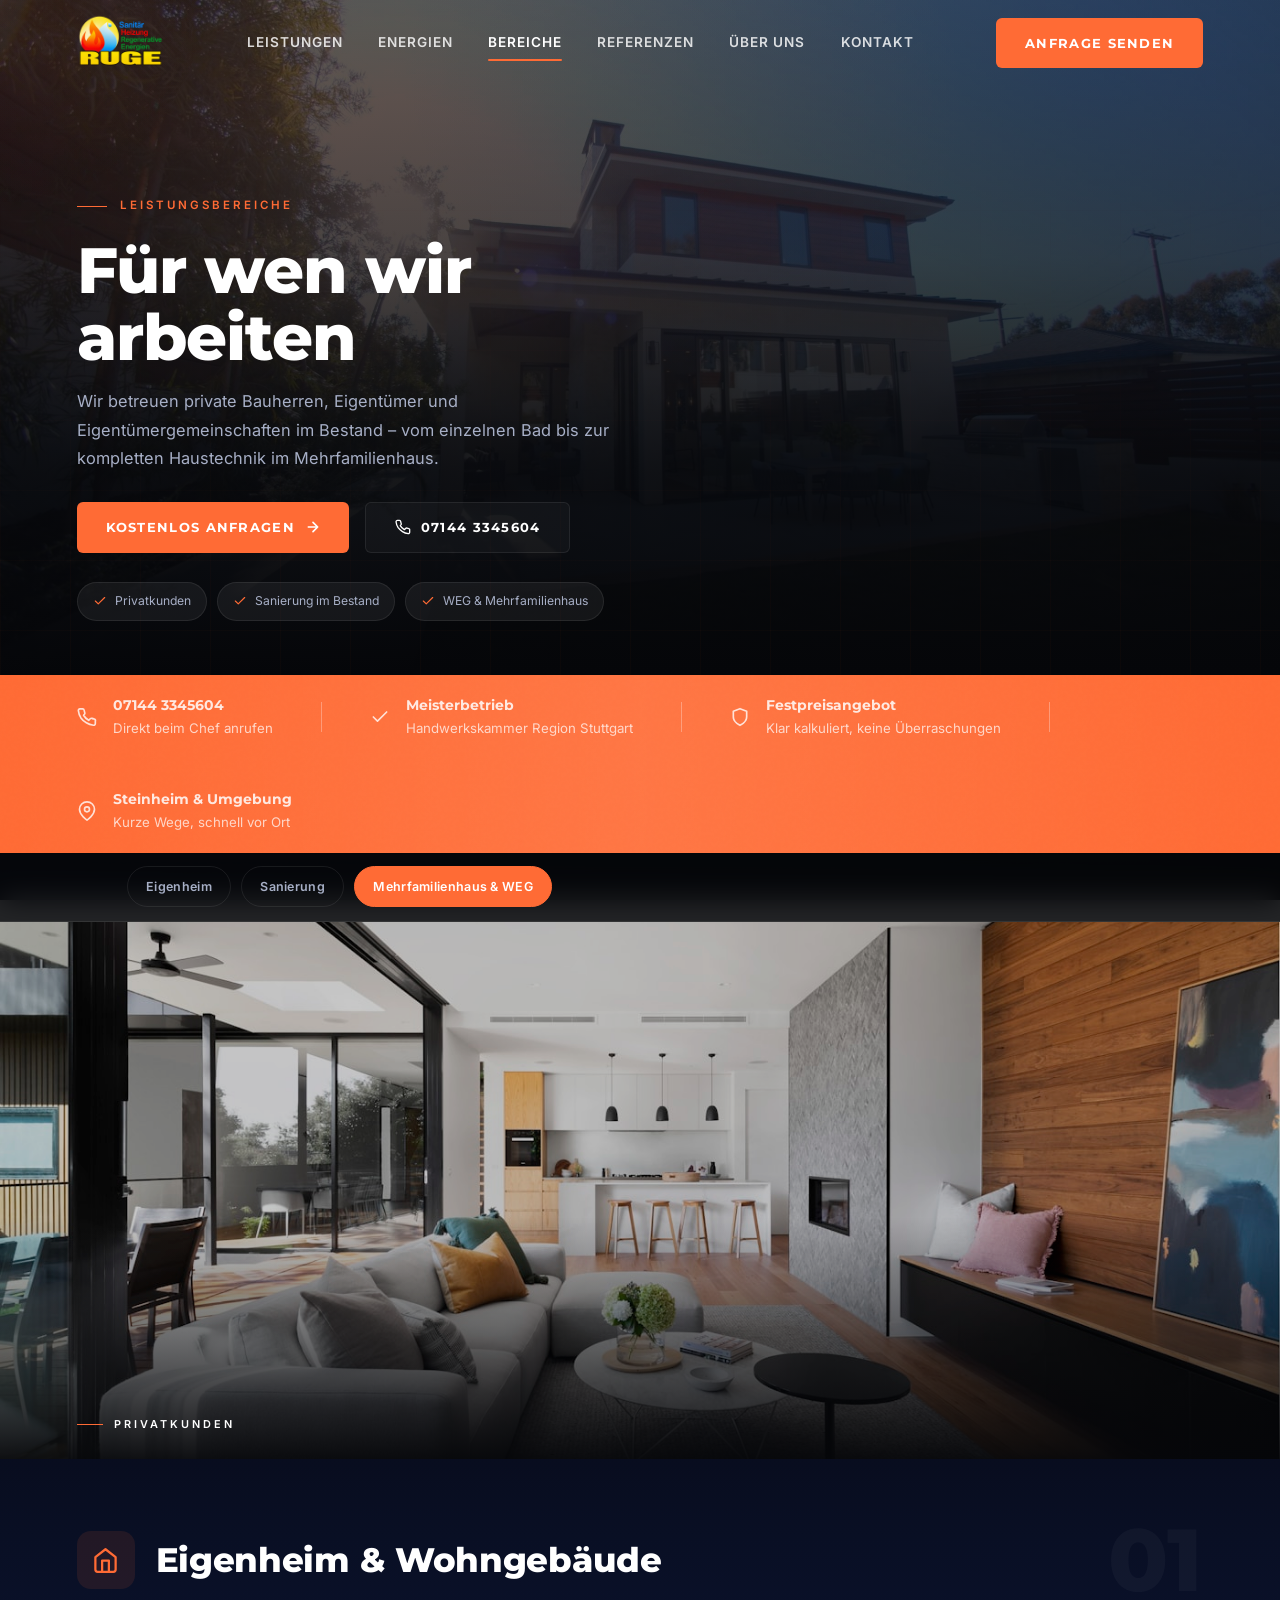
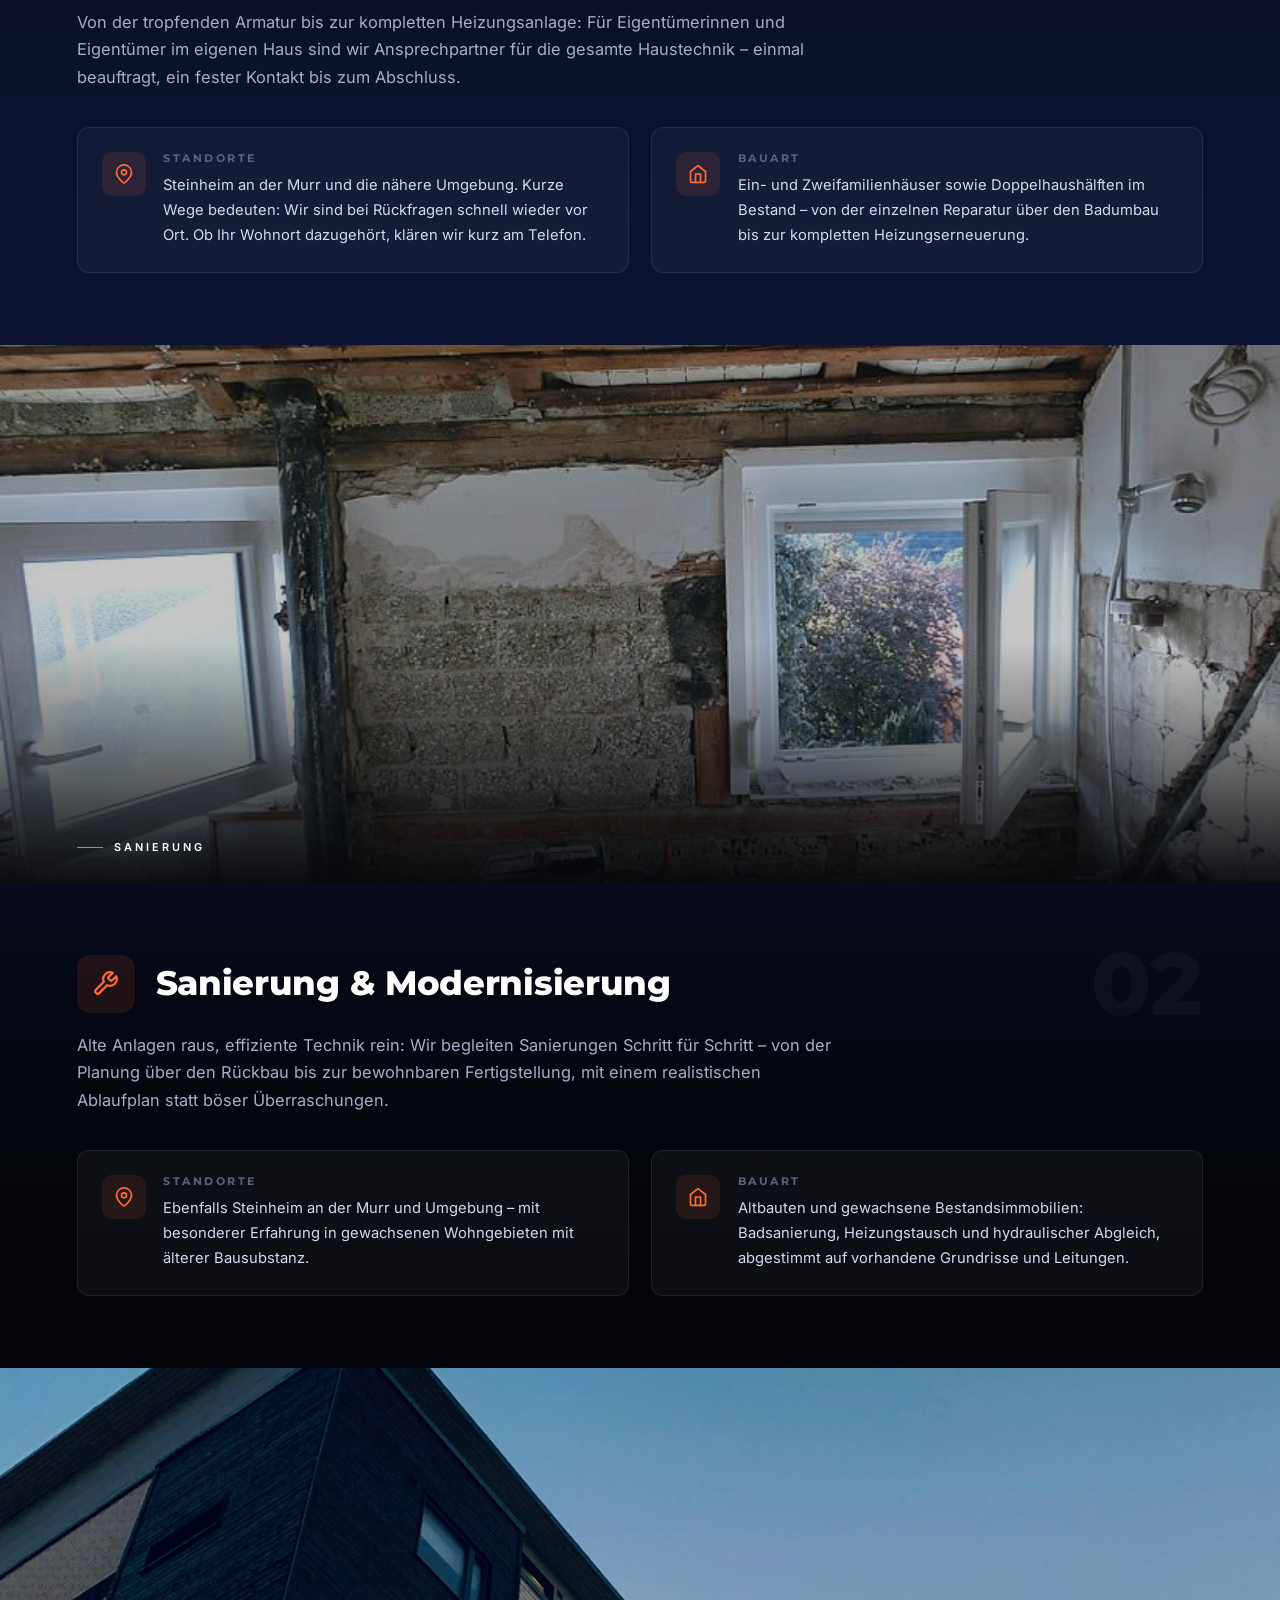
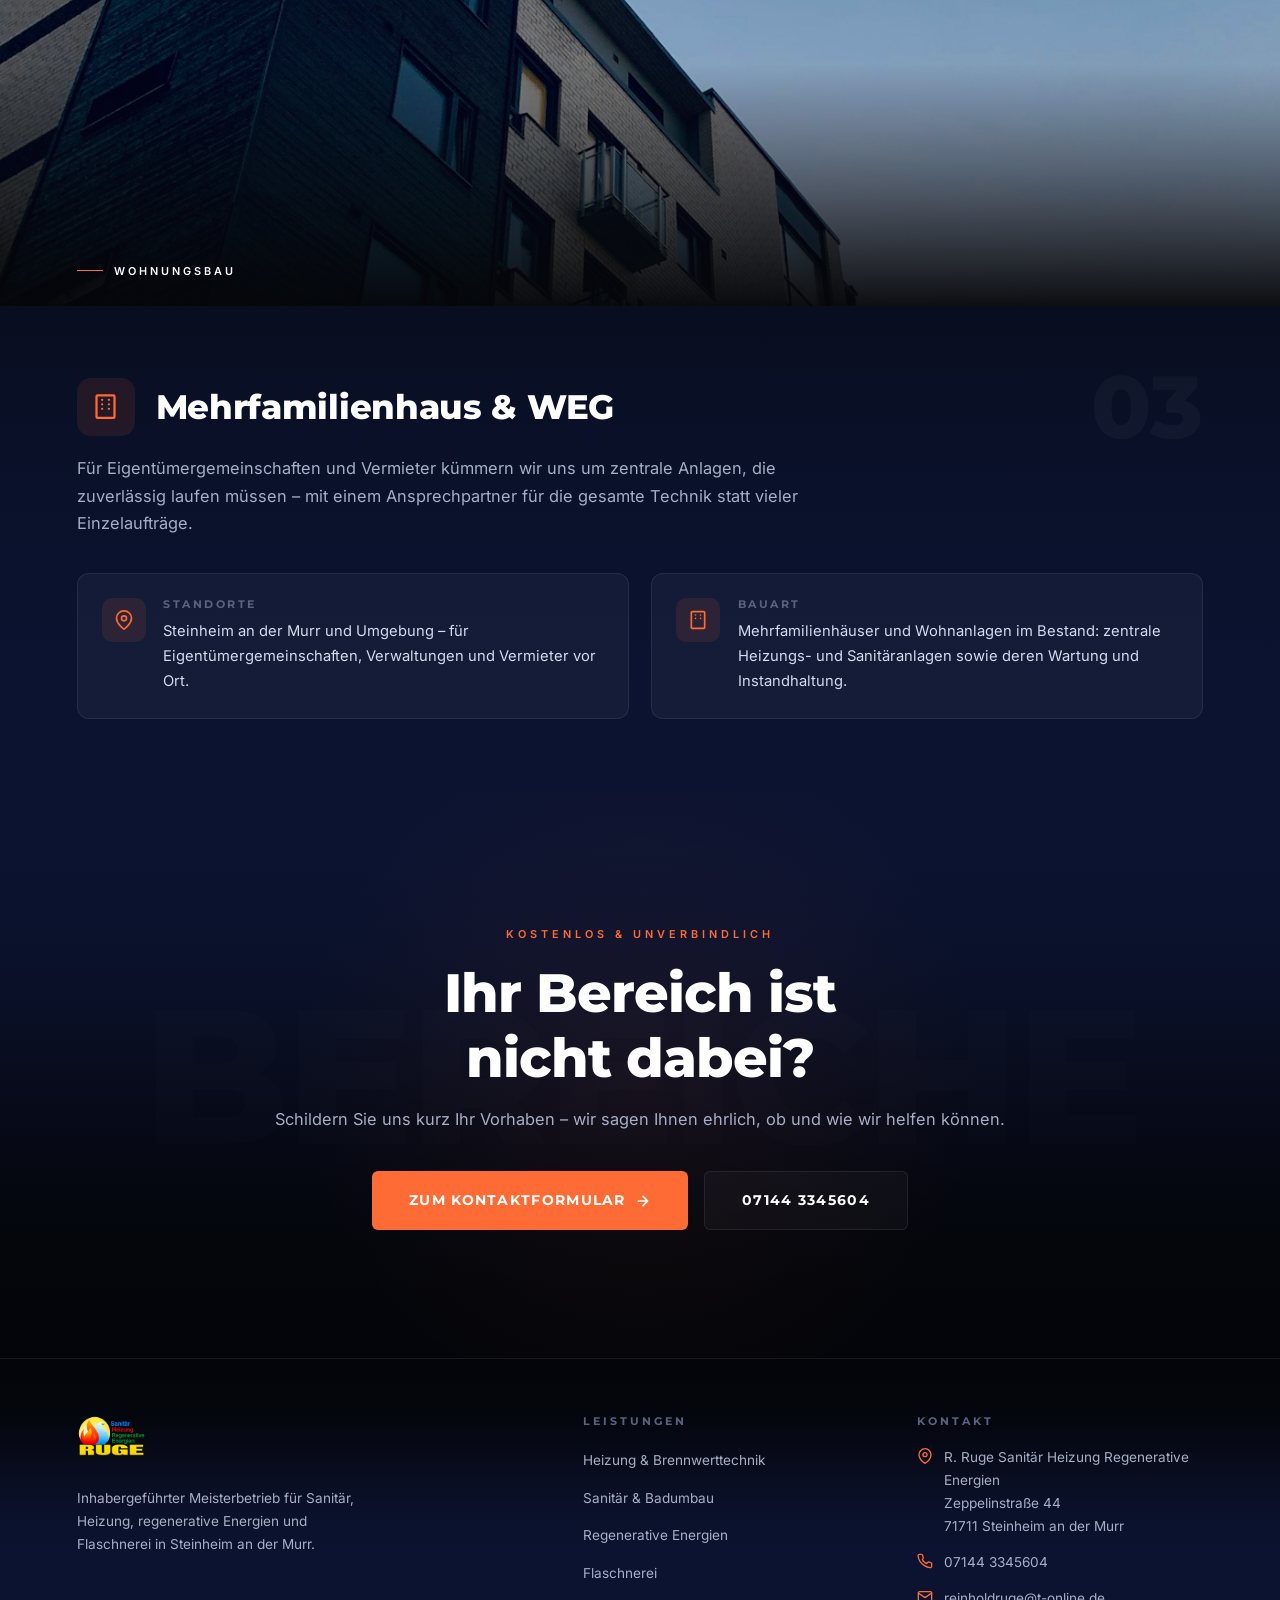
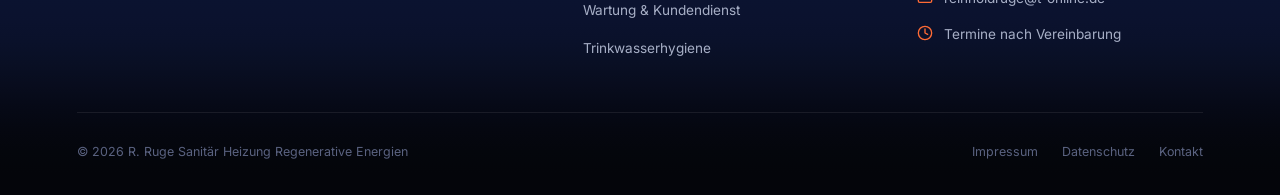
==== commit f4b90ca7: "Update print statement from 'Hello' to 'Goodbye'" ====
--- a/bereiche.html
+++ b/bereiche.html
@@ -3,17 +3,17 @@
 <head>
 <meta charset="UTF-8" />
 <meta name="viewport" content="width=device-width, initial-scale=1, viewport-fit=cover" />
-<title>Leistungen im Detail – Projekte &amp; Referenzen | R. Ruge Sanitär Heizung Regenerative Energien</title>
-<meta name="description" content="Alle Leistungen von R. Ruge im Detail mit Bildergalerie: Heizung & Brennwerttechnik, Sanitär & Badumbau, Regenerative Energien, Flaschnerei, Wartung & Kundendienst, Trinkwasserhygiene." />
+<title>Bereiche – Für wen wir arbeiten | R. Ruge Sanitär Heizung Regenerative Energien</title>
+<meta name="description" content="R. Ruge betreut Eigenheime, Sanierungen im Bestand sowie Mehrfamilienhäuser und WEG in Steinheim an der Murr und Umgebung – mit Standorten und Bauart je Bereich." />
 <meta name="theme-color" content="#01328F" />
 <link rel="icon" type="image/png" href="favicon.ruge.png" />
 <link rel="apple-touch-icon" href="favicon.ruge.png" />
 
 <meta property="og:type" content="website" />
 <meta property="og:locale" content="de_DE" />
-<meta property="og:title" content="Leistungen im Detail – R. Ruge" />
-<meta property="og:description" content="Heizung, Sanitär, regenerative Energien, Flaschnerei, Wartung und Trinkwasserhygiene – mit Bildern aus echten Projekten." />
-<meta property="og:image" content="leistungen-hero-poster.jpg" />
+<meta property="og:title" content="Bereiche – R. Ruge Sanitär Heizung Regenerative Energien" />
+<meta property="og:description" content="Eigenheim, Sanierung im Bestand und Mehrfamilienhaus &amp; WEG – die drei Bereiche, in denen R. Ruge in Steinheim an der Murr und Umgebung arbeitet." />
+<meta property="og:image" content="eigenheim-wohnraum.jpg" />
 
 <link rel="preload" href="inter-400-latin.woff2" as="font" type="font/woff2" crossorigin />
 <link rel="preload" href="montserrat-800-latin.woff2" as="font" type="font/woff2" crossorigin />
@@ -184,9 +184,8 @@
   }
   .mobile-meta { margin-top: 1.5rem; font-size: 0.82rem; color: var(--text-secondary); text-align: center; line-height: 1.8; }
 
-  /* ── SECTION COMMONS (aus index.html) ── */
+  /* ── SECTION COMMONS ── */
   section { position: relative; z-index: 1; }
-  .section-header { text-align: center; margin-bottom: 3rem; }
   .section-eyebrow {
     display: inline-flex; align-items: center; gap: 0.7rem;
     font-size: 0.68rem; font-weight: 600; letter-spacing: 4px; text-transform: uppercase;
@@ -199,10 +198,10 @@
   }
   .chip svg { width: 14px; height: 14px; stroke: var(--orange); flex-shrink: 0; }
 
-  /* ── SEITEN-HERO (einheitliche Höhe auf allen Unterseiten) ── */
+  /* ── SEITEN-HERO ── */
   .svc-hero { position: relative; min-height: clamp(620px, 75vh, 820px); display: flex; align-items: flex-end; overflow: hidden; }
   .svc-hero-media { position: absolute; inset: 0; z-index: 0; background: var(--navy-mid-blue); }
-  .svc-hero-media video, .svc-hero-media img { width: 100%; height: 100%; object-fit: cover; object-position: 50% 35%; filter: brightness(0.42); }
+  .svc-hero-media video, .svc-hero-media img { width: 100%; height: 100%; object-fit: cover; object-position: 50% 50%; filter: brightness(0.42); }
   .svc-hero-media video { display: none; }
   @media (min-width: 769px) {
     .svc-hero-media video { display: block; }
@@ -244,13 +243,17 @@
     line-height: 1.75; margin-bottom: 1.8rem;
     opacity: 0; transform: translateY(28px); animation: fadeUp 0.8s ease 0.45s forwards;
   }
+  .svc-hero-actions {
+    display: flex; gap: 1rem; flex-wrap: wrap; margin-bottom: 1.8rem;
+    opacity: 0; transform: translateY(24px); animation: fadeUp 0.8s ease 0.55s forwards;
+  }
   .svc-hero-content .hero-chips {
     list-style: none; display: flex; flex-wrap: wrap; gap: 0.6rem;
-    opacity: 0; transform: translateY(18px); animation: fadeUp 0.8s ease 0.6s forwards;
+    opacity: 0; transform: translateY(18px); animation: fadeUp 0.8s ease 0.7s forwards;
   }
   @keyframes fadeUp { to { opacity: 1; transform: translateY(0); } }
 
-  /* ── INFO BAND (aus index.html) ── */
+  /* ── INFO BAND ── */
   .info-band {
     background: var(--orange); padding: 1.2rem 6%;
     display: flex; align-items: center; gap: 3rem; overflow: hidden; position: relative; flex-wrap: wrap;
@@ -287,95 +290,62 @@
   .svc-pill:hover { color: #fff; border-color: rgba(255,107,53,0.4); }
   .svc-pill.active { background: var(--orange); border-color: var(--orange); color: #fff; }
 
-  /* ── LEISTUNGS-SEKTIONEN ── */
-  /* Welle: svc → alt → svc → alt → svc → alt → cta → footer laufen durch */
-  .svc-section { padding: 5.5rem 6%; background: var(--wave-up); scroll-margin-top: calc(var(--header-h) + 56px); overflow: hidden; }
-  .svc-section.alt { background: var(--wave-down); }
-  .svc-inner { max-width: 1180px; margin-inline: auto; position: relative; }
-
-  .svc-head { display: flex; align-items: center; gap: 1.3rem; margin-bottom: 1.3rem; position: relative; }
-  .svc-icon {
+  /* ── BEREICH-SEKTIONEN ── */
+  /* Welle: bereich → alt → bereich → cta → footer laufen durch */
+  .bereich-section { background: var(--wave-up); scroll-margin-top: calc(var(--header-h) + 56px); }
+  .bereich-section.alt { background: var(--wave-down); }
+
+  .bereich-media { position: relative; width: 100%; height: clamp(320px, 42vw, 560px); overflow: hidden; background: #0a1929; }
+  .bereich-media img { width: 100%; height: 100%; object-fit: cover; display: block; filter: brightness(0.78); transition: transform 1.2s cubic-bezier(0.4,0,0.2,1); }
+  .bereich-section:hover .bereich-media img { transform: scale(1.04); }
+  .bereich-media::after {
+    content: ''; position: absolute; inset: 0; pointer-events: none;
+    background: linear-gradient(to bottom, rgba(5,6,9,0) 55%, rgba(5,6,9,0.95) 100%);
+  }
+  .bereich-media-tag {
+    position: absolute; left: 6%; bottom: 1.6rem; z-index: 2;
+    display: inline-flex; align-items: center; gap: 0.7rem;
+    font-size: 0.68rem; font-weight: 700; letter-spacing: 3px; text-transform: uppercase; color: #fff;
+  }
+  .bereich-media-tag::before { content: ''; width: 26px; height: 1px; background: var(--orange); }
+
+  .bereich-body { padding: 4.5rem 6%; }
+  .bereich-inner { max-width: 1180px; margin-inline: auto; position: relative; }
+  .bereich-head { display: flex; align-items: center; gap: 1.3rem; margin-bottom: 1.2rem; position: relative; }
+  .bereich-icon {
     width: 58px; height: 58px; background: rgba(255,107,53,0.1); border-radius: 14px;
     display: flex; align-items: center; justify-content: center; flex-shrink: 0;
   }
-  .svc-icon svg { width: 27px; height: 27px; stroke: var(--orange); }
-  .svc-head h2 { font-size: clamp(1.5rem, 2.6vw, 1.9rem); font-weight: 800; letter-spacing: -0.3px; }
-  .svc-num-bg {
+  .bereich-icon svg { width: 27px; height: 27px; stroke: var(--orange); }
+  .bereich-head h2 { font-size: clamp(1.6rem, 2.8vw, 2.1rem); font-weight: 800; letter-spacing: -0.3px; }
+  .bereich-num-bg {
     position: absolute; right: 0; top: 50%; transform: translateY(-50%);
     font-family: 'Montserrat', sans-serif; font-weight: 800; font-size: 5.5rem;
     color: rgba(255,255,255,0.035); line-height: 1; pointer-events: none; user-select: none;
   }
-  .svc-intro { color: var(--text-secondary); font-size: 1.02rem; max-width: 760px; margin-bottom: 2.2rem; }
-
-  /* Galerie */
-  .svc-gallery {
-    display: grid; grid-template-columns: repeat(4, 1fr);
-    grid-auto-rows: clamp(150px, 18vw, 230px); grid-auto-flow: dense;
-    gap: 0.9rem; margin-bottom: 3rem;
-  }
-  .gal-item {
-    position: relative; border-radius: 12px; overflow: hidden;
-    border: 1px solid var(--border); background: #0a1929; cursor: zoom-in; padding: 0;
-    display: block; width: 100%; height: 100%;
-  }
-  .gal-span-2 { grid-column: span 2; }
-  .gal-span-3 { grid-column: span 3; }
-  .gal-item img { width: 100%; height: 100%; object-fit: cover; transition: transform 0.6s cubic-bezier(0.4,0,0.2,1), filter 0.35s; filter: brightness(0.82); }
-  .gal-item:hover img, .gal-item:focus-visible img { transform: scale(1.08); filter: brightness(0.5); }
-  .gal-cap {
-    position: absolute; left: 0; right: 0; bottom: 0; padding: 0.7rem 0.8rem;
-    font-size: 0.74rem; line-height: 1.4; color: #fff; text-align: left;
-    background: linear-gradient(to top, rgba(3,4,8,0.94) 0%, transparent 100%);
-    opacity: 0; transform: translateY(8px); transition: opacity 0.3s, transform 0.3s;
-  }
-  .gal-item:hover .gal-cap, .gal-item:focus-visible .gal-cap { opacity: 1; transform: translateY(0); }
-  .gal-zoom {
-    position: absolute; top: 0.6rem; right: 0.6rem; width: 32px; height: 32px; border-radius: 50%;
-    background: rgba(5,6,9,0.6); border: 1px solid rgba(255,255,255,0.25);
-    display: flex; align-items: center; justify-content: center;
-    opacity: 0; transform: scale(0.8); transition: all 0.3s;
-  }
-  .gal-item:hover .gal-zoom, .gal-item:focus-visible .gal-zoom { opacity: 1; transform: scale(1); }
-  .gal-zoom svg { width: 14px; height: 14px; stroke: #fff; }
-
-  /* Details: Liste + Text */
-  .svc-details { display: grid; grid-template-columns: 1fr 1fr; gap: 3.2rem; align-items: start; }
-  .svc-details h3 { font-size: 0.68rem; letter-spacing: 3px; text-transform: uppercase; color: var(--text-muted); margin-bottom: 1.2rem; }
-  .svc-check-list { list-style: none; display: grid; gap: 0.75rem; }
-  .svc-check-list li { position: relative; padding-left: 1.65rem; font-size: 0.92rem; line-height: 1.55; color: #D3DBEF; }
-  .svc-check-list svg { position: absolute; left: 0; top: 0.32em; width: 17px; height: 17px; stroke: var(--orange); flex-shrink: 0; }
-  .svc-check-list strong { color: #fff; font-weight: 700; }
-  .svc-text-col p { color: var(--text-secondary); font-size: 0.95rem; margin-bottom: 1.4rem; }
-  .svc-text-col p:last-of-type { margin-bottom: 1.6rem; }
-
-  /* ── LIGHTBOX ── */
-  .lightbox {
-    position: fixed; inset: 0; z-index: 3000; background: rgba(3,4,8,0.95);
-    backdrop-filter: blur(10px); display: flex; align-items: center; justify-content: center; padding: 2rem;
-  }
-  .lightbox[hidden] { display: none; }
-  .lb-stage { max-width: min(1100px, 92vw); max-height: 88vh; display: flex; flex-direction: column; align-items: center; gap: 0.9rem; }
-  .lb-stage img { max-width: 100%; max-height: 72vh; border-radius: 10px; box-shadow: 0 30px 80px rgba(0,0,0,0.6); object-fit: contain; background: #0a1929; }
-  .lb-caption { color: #fff; font-size: 0.95rem; text-align: center; max-width: 640px; }
-  .lb-counter { color: var(--text-muted); font-size: 0.72rem; letter-spacing: 2px; text-transform: uppercase; }
-  .lb-close, .lb-nav {
-    position: absolute; border-radius: 50%; background: rgba(255,255,255,0.07); border: 1px solid var(--border);
-    display: flex; align-items: center; justify-content: center; cursor: pointer; transition: all 0.25s;
-  }
-  .lb-close:hover, .lb-nav:hover { background: var(--orange); border-color: var(--orange); }
-  .lb-close svg, .lb-nav svg { width: 18px; height: 18px; stroke: #fff; }
-  .lb-close { top: 1.4rem; right: 1.6rem; width: 44px; height: 44px; }
-  .lb-nav { top: 50%; transform: translateY(-50%); width: 52px; height: 52px; }
-  .lb-prev { left: 1.6rem; }
-  .lb-next { right: 1.6rem; }
-
-  /* ── CTA (aus index.html) ── */
+  .bereich-intro { color: var(--text-secondary); font-size: 1.02rem; max-width: 760px; margin-bottom: 2.2rem; }
+
+  .bereich-detail-grid { display: grid; grid-template-columns: 1fr 1fr; gap: 1.4rem; }
+  .bereich-detail {
+    display: flex; gap: 1.1rem; padding: 1.5rem; border-radius: 12px;
+    border: 1px solid var(--border); background: var(--surface); transition: border-color 0.3s;
+  }
+  .bereich-detail:hover { border-color: rgba(255,107,53,0.3); }
+  .bereich-detail-icon {
+    width: 44px; height: 44px; background: rgba(255,107,53,0.1); border-radius: 10px;
+    display: flex; align-items: center; justify-content: center; flex-shrink: 0;
+  }
+  .bereich-detail-icon svg { width: 20px; height: 20px; stroke: var(--orange); }
+  .bereich-detail h3 { font-size: 0.68rem; letter-spacing: 2.5px; text-transform: uppercase; color: var(--text-muted); margin-bottom: 0.5rem; }
+  .bereich-detail p { font-size: 0.92rem; color: #D3DBEF; }
+
+  /* ── CTA ── */
   .cta-section {
     padding: 8rem 6%; text-align: center; position: relative; overflow: hidden;
-    background: var(--wave-up);
+    background: var(--wave-down);
   }
   .cta-section::before {
-    content: 'LEISTUNGEN'; position: absolute; top: 50%; left: 50%; transform: translate(-50%, -50%);
+    content: 'BEREICHE'; position: absolute; top: 50%; left: 50%; transform: translate(-50%, -50%);
     font-family: 'Montserrat', sans-serif; font-size: 15vw; font-weight: 800;
     color: rgba(255,255,255,0.013); white-space: nowrap; pointer-events: none; letter-spacing: -5px;
   }
@@ -391,8 +361,8 @@
   .cta-actions .btn-primary, .cta-actions .btn-outline { padding: 1.05rem 2.3rem; font-size: 0.88rem; }
 
   /* ── FOOTER ── */
-  /* Wellenende: läuft zum Seitenende hin dunkel aus */
-  footer.site-footer { background: var(--wave-down); border-top: 1px solid var(--border); padding: 3.5rem 6% 2rem; }
+  /* Wellenende: cta läuft dunkel aus, Footer trägt einen vollen Bogen */
+  footer.site-footer { background: var(--wave-full); border-top: 1px solid var(--border); padding: 3.5rem 6% 2rem; }
   .footer-top { display: grid; grid-template-columns: 1.6fr 1fr 1fr; gap: 3rem; padding-bottom: 2.5rem; border-bottom: 1px solid var(--border); margin-bottom: 1.8rem; }
   .footer-logo { display: inline-block; margin-bottom: 1.1rem; }
   .footer-logo img { height: 46px; width: auto; }
@@ -433,20 +403,11 @@
   /* ── REVEAL ANIMATIONEN ── */
   .reveal { opacity: 0; transform: translateY(40px); transition: opacity 0.7s ease, transform 0.7s ease; }
   .reveal.visible { opacity: 1; transform: translateY(0); }
-  .reveal-left { opacity: 0; transform: translateX(-40px); transition: opacity 0.7s ease, transform 0.7s ease; }
-  .reveal-left.visible { opacity: 1; transform: translateX(0); }
-  .reveal-right { opacity: 0; transform: translateX(40px); transition: opacity 0.7s ease, transform 0.7s ease; }
-  .reveal-right.visible { opacity: 1; transform: translateX(0); }
 
   /* ── RESPONSIVE ── */
   @media (max-width: 1024px) {
     .footer-top { grid-template-columns: 1fr 1fr; }
-  }
-  @media (max-width: 900px) {
-    .svc-gallery { grid-template-columns: repeat(3, 1fr); grid-auto-rows: clamp(130px, 22vw, 190px); }
-    .gal-span-2 { grid-column: span 1; }
-    .gal-span-3 { grid-column: span 3; }
-    .svc-details { grid-template-columns: 1fr; gap: 2rem; }
+    .bereich-detail-grid { grid-template-columns: 1fr; }
   }
   @media (max-width: 768px) {
     :root { --header-h: 68px; }
@@ -454,24 +415,17 @@
     .header-nav, .header-inner .btn-primary { display: none; }
     .hamburger { display: flex; }
     .svc-hero { min-height: 60vh; }
-    .svc-section { padding: 3.6rem 6%; }
-    .svc-num-bg { display: none; }
+    .bereich-body { padding: 3.2rem 6%; }
+    .bereich-num-bg { display: none; }
+    .bereich-media { height: clamp(220px, 60vw, 340px); }
     .info-band { flex-direction: column; align-items: flex-start; gap: 1.2rem; }
     .info-div { display: none; }
     .footer-top { grid-template-columns: 1fr; }
     .footer-bottom { flex-direction: column; text-align: center; }
-    .cta-actions { flex-direction: column; align-items: stretch; text-align: center; }
+    .cta-actions, .svc-hero-actions { flex-direction: column; align-items: stretch; text-align: center; }
     .action-bar { display: flex; }
     body { padding-bottom: 68px; }
     .cursor-glow { display: none; }
-    .lb-nav { width: 42px; height: 42px; }
-    .lb-prev { left: 0.6rem; }
-    .lb-next { right: 0.6rem; }
-    .lb-close { top: 0.8rem; right: 0.8rem; }
-  }
-  @media (max-width: 520px) {
-    .svc-gallery { grid-template-columns: repeat(2, 1fr); grid-auto-rows: clamp(120px, 34vw, 170px); gap: 0.6rem; }
-    .gal-span-3 { grid-column: span 2; }
   }
 </style>
 </head>
@@ -505,9 +459,9 @@
       <img src="logo-ruge.png" width="712" height="424" alt="Logo R. Ruge – Sanitär, Heizung, Regenerative Energien" />
     </a>
     <nav class="header-nav" aria-label="Hauptnavigation">
-      <a href="leistungen.html" aria-current="page">Leistungen</a>
+      <a href="leistungen.html">Leistungen</a>
       <a href="energien.html">Energien</a>
-      <a href="bereiche.html">Bereiche</a>
+      <a href="bereiche.html" aria-current="page">Bereiche</a>
       <a href="referenzen.html">Referenzen</a>
       <a href="ueber-uns.html">Über uns</a>
       <a href="kontakt.php">Kontakt</a>
@@ -524,25 +478,35 @@
 <!-- ══ SEITEN-HERO ══ -->
 <section class="svc-hero" id="hero">
   <div class="svc-hero-media">
-    <video autoplay muted loop playsinline preload="auto" poster="leistungen-hero-poster.jpg" aria-hidden="true">
-      <source media="(min-width: 769px)" src="leistungen-hero.mp4" type="video/mp4" />
+    <video autoplay muted loop playsinline preload="auto" poster="bereiche-hero-poster.jpg" aria-hidden="true">
+      <source media="(min-width: 769px)" src="bereiche-hero.mp4" type="video/mp4" />
     </video>
-    <img class="svc-hero-photo" src="leistungen-hero-poster.jpg" width="2560" height="1440" fetchpriority="high"
-         alt="Handwerker bei der Metallbearbeitung in der Werkstatt" />
+    <img class="svc-hero-photo" src="bereiche-hero-poster.jpg" width="1920" height="1080" fetchpriority="high"
+         alt="Modernes Wohnhaus mit Terrasse in der Abenddämmerung" />
   </div>
   <div class="svc-hero-scrim"></div>
   <div class="svc-hero-grid"></div>
   <div class="svc-hero-content">
-    <p class="hero-eyebrow"><span>Unsere Leistungen im Detail</span></p>
-    <h1>Vom Wasserhahn bis zur<br />kompletten Heizungsanlage</h1>
+    <p class="hero-eyebrow"><span>Leistungsbereiche</span></p>
+    <h1>Für wen wir<br />arbeiten</h1>
     <p class="hero-sub">
-      Hier finden Sie alle Leistungen von R. Ruge im Überblick – mit Bildern aus echten
-      Projekten, damit Sie sehen, wie unsere Arbeit tatsächlich aussieht.
+      Wir betreuen private Bauherren, Eigentümer und Eigentümergemeinschaften im Bestand –
+      vom einzelnen Bad bis zur kompletten Haustechnik im Mehrfamilienhaus.
     </p>
+    <div class="svc-hero-actions">
+      <a href="kontakt.php" class="btn-primary">
+        Kostenlos anfragen
+        <svg viewBox="0 0 24 24" fill="none" stroke="currentColor" stroke-width="2.5" stroke-linecap="round" stroke-linejoin="round"><path d="M5 12h14M12 5l7 7-7 7"/></svg>
+      </a>
+      <a href="tel:+4971443345604" class="btn-outline">
+        <svg viewBox="0 0 24 24" fill="none" stroke="currentColor" stroke-width="2" stroke-linecap="round" stroke-linejoin="round"><path d="M22 16.92v3a2 2 0 0 1-2.18 2 19.79 19.79 0 0 1-8.63-3.07A19.5 19.5 0 0 1 4.69 13.1 19.79 19.79 0 0 1 1.62 4.44 2 2 0 0 1 3.6 2.18h3a2 2 0 0 1 2 1.72c.13.96.36 1.9.7 2.81a2 2 0 0 1-.45 2.11L7.91 9.91a16 16 0 0 0 6.09 6.09l1.88-1.88a2 2 0 0 1 2.11-.45c.91.34 1.85.57 2.81.7A2 2 0 0 1 22 16.92z"/></svg>
+        07144 3345604
+      </a>
+    </div>
     <ul class="hero-chips">
-      <li class="chip"><svg viewBox="0 0 24 24" fill="none" stroke="currentColor" stroke-width="2" stroke-linecap="round" stroke-linejoin="round"><polyline points="20 6 9 17 4 12"/></svg>6 Leistungsbereiche</li>
-      <li class="chip"><svg viewBox="0 0 24 24" fill="none" stroke="currentColor" stroke-width="2" stroke-linecap="round" stroke-linejoin="round"><polyline points="20 6 9 17 4 12"/></svg>Projektbilder inklusive</li>
-      <li class="chip"><svg viewBox="0 0 24 24" fill="none" stroke="currentColor" stroke-width="2" stroke-linecap="round" stroke-linejoin="round"><polyline points="20 6 9 17 4 12"/></svg>Alles aus einer Hand</li>
+      <li class="chip"><svg viewBox="0 0 24 24" fill="none" stroke="currentColor" stroke-width="2" stroke-linecap="round" stroke-linejoin="round"><polyline points="20 6 9 17 4 12"/></svg>Privatkunden</li>
+      <li class="chip"><svg viewBox="0 0 24 24" fill="none" stroke="currentColor" stroke-width="2" stroke-linecap="round" stroke-linejoin="round"><polyline points="20 6 9 17 4 12"/></svg>Sanierung im Bestand</li>
+      <li class="chip"><svg viewBox="0 0 24 24" fill="none" stroke="currentColor" stroke-width="2" stroke-linecap="round" stroke-linejoin="round"><polyline points="20 6 9 17 4 12"/></svg>WEG &amp; Mehrfamilienhaus</li>
     </ul>
   </div>
 </section>
@@ -560,8 +524,8 @@
   </div>
   <div class="info-div"></div>
   <div class="info-item">
-    <svg viewBox="0 0 24 24" fill="none" stroke-width="2" stroke-linecap="round" stroke-linejoin="round"><rect x="3" y="3" width="7" height="7" rx="1"/><rect x="14" y="3" width="7" height="7" rx="1"/><rect x="3" y="14" width="7" height="7" rx="1"/><rect x="14" y="14" width="7" height="7" rx="1"/></svg>
-    <span><strong>Bildergalerien</strong><span>Projekte zu jeder Leistung</span></span>
+    <svg viewBox="0 0 24 24" fill="none" stroke-width="2" stroke-linecap="round" stroke-linejoin="round"><path d="M12 22s8-4 8-10V5l-8-3-8 3v7c0 6 8 10 8 10z"/></svg>
+    <span><strong>Festpreisangebot</strong><span>Klar kalkuliert, keine Überraschungen</span></span>
   </div>
   <div class="info-div"></div>
   <div class="info-item">
@@ -571,478 +535,119 @@
 </div>
 
 <!-- ══ SPRUNGMARKEN ══ -->
-<nav class="svc-subnav" aria-label="Leistungen Sprungnavigation">
+<nav class="svc-subnav" aria-label="Bereiche Sprungnavigation">
   <div class="svc-subnav-inner">
-    <a class="svc-pill" href="#heizung">Heizung</a>
-    <a class="svc-pill" href="#sanitaer">Sanitär &amp; Bad</a>
-    <a class="svc-pill" href="#energien">Energien</a>
-    <a class="svc-pill" href="#flaschnerei">Flaschnerei</a>
-    <a class="svc-pill" href="#wartung">Wartung</a>
-    <a class="svc-pill" href="#trinkwasser">Trinkwasser</a>
+    <a class="svc-pill" href="#eigenheim">Eigenheim</a>
+    <a class="svc-pill" href="#sanierung">Sanierung</a>
+    <a class="svc-pill" href="#mehrfamilienhaus">Mehrfamilienhaus &amp; WEG</a>
   </div>
 </nav>
 
-<!-- 1 · HEIZUNG -->
-<section class="svc-section" id="heizung">
-  <div class="svc-inner">
-    <div class="svc-head reveal">
-      <div class="svc-icon">
-        <svg viewBox="0 0 24 24" fill="none" stroke-width="2" stroke-linecap="round" stroke-linejoin="round"><path d="M8.5 14.5A2.5 2.5 0 0 0 11 12c0-1.38-.5-2-1-3-1.07-2.14-.22-4.05 2-6 .5 2.5 2 4.9 4 6.5 2 1.6 3 3.5 3 5.5a7 7 0 1 1-14 0c0-1.15.43-2.29 1-3a2.5 2.5 0 0 0 2.5 2.5z"/></svg>
+<!-- 1 · EIGENHEIM & WOHNGEBÄUDE -->
+<section class="bereich-section" id="eigenheim">
+  <div class="bereich-media">
+    <img src="eigenheim-wohnraum.jpg" width="1400" height="952" loading="lazy" decoding="async" alt="Modernes, offenes Wohnzimmer mit Küche in einem Eigenheim" />
+    <div class="bereich-media-tag">Privatkunden</div>
+  </div>
+  <div class="bereich-body">
+    <div class="bereich-inner">
+      <div class="bereich-head reveal">
+        <div class="bereich-icon"><svg viewBox="0 0 24 24" fill="none" stroke-width="2" stroke-linecap="round" stroke-linejoin="round"><path d="M3 9l9-7 9 7v11a2 2 0 0 1-2 2H5a2 2 0 0 1-2-2z"/><polyline points="9 22 9 12 15 12 15 22"/></svg></div>
+        <h2>Eigenheim &amp; Wohngebäude</h2>
+        <span class="bereich-num-bg">01</span>
       </div>
-      <h2>Heizung &amp; Brennwerttechnik</h2>
-      <span class="svc-num-bg">01</span>
-    </div>
-    <p class="svc-intro reveal">
-      Eine moderne Heizung ist die Grundlage für ein warmes Zuhause und spürbar niedrigere
-      Energiekosten. Wir beraten Sie ergebnisoffen zur passenden Technik für Ihr Gebäude,
-      tauschen veraltete Kessel gegen effiziente Brennwertgeräte und sorgen mit einem
-      hydraulischen Abgleich dafür, dass jeder Raum gleichmäßig warm wird.
-    </p>
-
-    <div class="svc-gallery reveal" data-gallery="heizung">
-      <button class="gal-item gal-span-2" type="button" data-full="infrarotheizung.jpg" data-caption="Infrarot-Heizpaneel, deckenbündig montiert">
-        <img src="infrarotheizung.jpg" width="772" height="500" loading="lazy" decoding="async" alt="Infrarot-Heizpaneel an einer Holzdecke montiert" />
-        <span class="gal-cap">Infrarot-Heizpaneel, deckenbündig montiert</span>
-        <span class="gal-zoom"><svg viewBox="0 0 24 24" fill="none" stroke="currentColor" stroke-width="2" stroke-linecap="round" stroke-linejoin="round"><circle cx="11" cy="11" r="7"/><line x1="21" y1="21" x2="16.65" y2="16.65"/><line x1="11" y1="8" x2="11" y2="14"/><line x1="8" y1="11" x2="14" y2="11"/></svg></span>
-      </button>
-      <button class="gal-item" type="button" data-full="https://images.unsplash.com/photo-1545259742-b4fd8fea67e4?auto=format&amp;fit=crop&amp;w=1600&amp;h=1600&amp;q=80" data-caption="Hydraulischer Abgleich für gleichmäßige Wärme">
-        <img src="https://images.unsplash.com/photo-1545259742-b4fd8fea67e4?auto=format&amp;fit=crop&amp;w=900&amp;h=900&amp;q=80" width="900" height="900" loading="lazy" decoding="async" alt="Digitales Thermostat zur Regelung der Heizungsanlage" />
-        <span class="gal-cap">Hydraulischer Abgleich für gleichmäßige Wärme</span>
-        <span class="gal-zoom"><svg viewBox="0 0 24 24" fill="none" stroke="currentColor" stroke-width="2" stroke-linecap="round" stroke-linejoin="round"><circle cx="11" cy="11" r="7"/><line x1="21" y1="21" x2="16.65" y2="16.65"/><line x1="11" y1="8" x2="11" y2="14"/><line x1="8" y1="11" x2="14" y2="11"/></svg></span>
-      </button>
-      <button class="gal-item" type="button" data-full="https://images.unsplash.com/photo-1676210133055-eab6ef033ce3?auto=format&amp;fit=crop&amp;w=1600&amp;h=1600&amp;q=80" data-caption="Rohranbindung beim Heizkörpertausch">
-        <img src="https://images.unsplash.com/photo-1676210133055-eab6ef033ce3?auto=format&amp;fit=crop&amp;w=900&amp;h=900&amp;q=80" width="900" height="900" loading="lazy" decoding="async" alt="Handwerker verlegt Heizungsrohre bei einem Heizkörpertausch" />
-        <span class="gal-cap">Rohranbindung beim Heizkörpertausch</span>
-        <span class="gal-zoom"><svg viewBox="0 0 24 24" fill="none" stroke="currentColor" stroke-width="2" stroke-linecap="round" stroke-linejoin="round"><circle cx="11" cy="11" r="7"/><line x1="21" y1="21" x2="16.65" y2="16.65"/><line x1="11" y1="8" x2="11" y2="14"/><line x1="8" y1="11" x2="14" y2="11"/></svg></span>
-      </button>
-      <button class="gal-item gal-span-2" type="button" data-full="https://images.unsplash.com/photo-1594100618242-737edc8c517e?auto=format&amp;fit=crop&amp;w=1600&amp;h=1600&amp;q=80" data-caption="Heizkörper nach dem Austausch">
-        <img src="https://images.unsplash.com/photo-1594100618242-737edc8c517e?auto=format&amp;fit=crop&amp;w=1000&amp;h=800&amp;q=80" width="1000" height="800" loading="lazy" decoding="async" alt="Weißer Heizkörper an einer Wand montiert" />
-        <span class="gal-cap">Heizkörper nach dem Austausch</span>
-        <span class="gal-zoom"><svg viewBox="0 0 24 24" fill="none" stroke="currentColor" stroke-width="2" stroke-linecap="round" stroke-linejoin="round"><circle cx="11" cy="11" r="7"/><line x1="21" y1="21" x2="16.65" y2="16.65"/><line x1="11" y1="8" x2="11" y2="14"/><line x1="8" y1="11" x2="14" y2="11"/></svg></span>
-      </button>
-      <button class="gal-item" type="button" data-full="https://images.unsplash.com/photo-1712921674253-da12a1118740?auto=format&amp;fit=crop&amp;w=1600&amp;h=1600&amp;q=80" data-caption="Druckkontrolle an der Heizungsanlage">
-        <img src="https://images.unsplash.com/photo-1712921674253-da12a1118740?auto=format&amp;fit=crop&amp;w=900&amp;h=900&amp;q=80" width="900" height="900" loading="lazy" decoding="async" alt="Nahaufnahme eines Manometers an einer Heizungsanlage" />
-        <span class="gal-cap">Druckkontrolle an der Heizungsanlage</span>
-        <span class="gal-zoom"><svg viewBox="0 0 24 24" fill="none" stroke="currentColor" stroke-width="2" stroke-linecap="round" stroke-linejoin="round"><circle cx="11" cy="11" r="7"/><line x1="21" y1="21" x2="16.65" y2="16.65"/><line x1="11" y1="8" x2="11" y2="14"/><line x1="8" y1="11" x2="14" y2="11"/></svg></span>
-      </button>
-      <button class="gal-item" type="button" data-full="https://images.unsplash.com/photo-1748442001865-5583ec02ae22?auto=format&amp;fit=crop&amp;w=1600&amp;h=1600&amp;q=80" data-caption="Anlagentechnik beim Kesseltausch">
-        <img src="https://images.unsplash.com/photo-1748442001865-5583ec02ae22?auto=format&amp;fit=crop&amp;w=900&amp;h=900&amp;q=80" width="900" height="900" loading="lazy" decoding="async" alt="Techniker prüft Rohrleitungen und Ventile einer Heizungsanlage" />
-        <span class="gal-cap">Anlagentechnik beim Kesseltausch</span>
-        <span class="gal-zoom"><svg viewBox="0 0 24 24" fill="none" stroke="currentColor" stroke-width="2" stroke-linecap="round" stroke-linejoin="round"><circle cx="11" cy="11" r="7"/><line x1="21" y1="21" x2="16.65" y2="16.65"/><line x1="11" y1="8" x2="11" y2="14"/><line x1="8" y1="11" x2="14" y2="11"/></svg></span>
-      </button>
-    </div>
-
-    <div class="svc-details">
-      <div class="reveal-left">
-        <h3>Das gehört dazu</h3>
-        <ul class="svc-check-list">
-          <li><svg viewBox="0 0 24 24" fill="none" stroke="currentColor" stroke-width="2" stroke-linecap="round" stroke-linejoin="round"><path d="M21 11.5a8.38 8.38 0 0 1-.9 3.8 8.5 8.5 0 0 1-7.6 4.7 8.38 8.38 0 0 1-3.8-.9L3 21l1.9-5.7a8.38 8.38 0 0 1-.9-3.8 8.5 8.5 0 0 1 4.7-7.6 8.38 8.38 0 0 1 3.8-.9h.5a8.48 8.48 0 0 1 8 8v.5z"/></svg>Beratung zur passenden <strong>Heiztechnik</strong> für Neubau und Bestand</li>
-          <li><svg viewBox="0 0 24 24" fill="none" stroke="currentColor" stroke-width="2" stroke-linecap="round" stroke-linejoin="round"><path d="M8.5 14.5A2.5 2.5 0 0 0 11 12c0-1.38-.5-2-1-3-1.07-2.14-.22-4.05 2-6 .5 2.5 2 4.9 4 6.5 2 1.6 3 3.5 3 5.5a7 7 0 1 1-14 0c0-1.15.43-2.29 1-3a2.5 2.5 0 0 0 2.5 2.5z"/></svg>Installation von Gas- und <strong>Öl-Brennwertkesseln</strong></li>
-          <li><svg viewBox="0 0 24 24" fill="none" stroke="currentColor" stroke-width="2" stroke-linecap="round" stroke-linejoin="round"><polyline points="1 4 1 10 7 10"/><polyline points="23 20 23 14 17 14"/><path d="M20.49 9A9 9 0 0 0 5.64 5.64L1 10m22 4-4.64 4.36A9 9 0 0 1 3.51 15"/></svg><strong>Kesseltausch</strong> bei veralteten oder ineffizienten Anlagen</li>
-          <li><svg viewBox="0 0 24 24" fill="none" stroke="currentColor" stroke-width="2" stroke-linecap="round" stroke-linejoin="round"><line x1="4" y1="21" x2="4" y2="14"/><line x1="4" y1="10" x2="4" y2="3"/><line x1="12" y1="21" x2="12" y2="12"/><line x1="12" y1="8" x2="12" y2="3"/><line x1="20" y1="21" x2="20" y2="16"/><line x1="20" y1="12" x2="20" y2="3"/><line x1="1" y1="14" x2="7" y2="14"/><line x1="9" y1="8" x2="15" y2="8"/><line x1="17" y1="16" x2="23" y2="16"/></svg><strong>Hydraulischer Abgleich</strong> zur Optimierung des gesamten Systems</li>
-          <li><svg viewBox="0 0 24 24" fill="none" stroke="currentColor" stroke-width="2" stroke-linecap="round" stroke-linejoin="round"><polygon points="12 2 2 7 12 12 22 7 12 2"/><polyline points="2 17 12 22 22 17"/><polyline points="2 12 12 17 22 12"/></svg><strong>Fußbodenheizung</strong> – Neuinstallation und Nachrüstung</li>
-          <li><svg viewBox="0 0 24 24" fill="none" stroke="currentColor" stroke-width="2" stroke-linecap="round" stroke-linejoin="round"><rect x="4" y="4" width="16" height="16" rx="1"/><line x1="8" y1="4" x2="8" y2="20"/><line x1="12" y1="4" x2="12" y2="20"/><line x1="16" y1="4" x2="16" y2="20"/></svg><strong>Heizkörpertausch</strong> und Anbindung an bestehende Leitungen</li>
-          <li><svg viewBox="0 0 24 24" fill="none" stroke="currentColor" stroke-width="2" stroke-linecap="round" stroke-linejoin="round"><path d="M14 2H6a2 2 0 0 0-2 2v16a2 2 0 0 0 2 2h12a2 2 0 0 0 2-2V8z"/><polyline points="14 2 14 8 20 8"/><line x1="16" y1="13" x2="8" y2="13"/><line x1="16" y1="17" x2="8" y2="17"/></svg><strong>Wartungsverträge</strong> für einen dauerhaft zuverlässigen Betrieb</li>
-        </ul>
-      </div>
-      <div class="svc-text-col reveal-right">
-        <p>
-          Ob Komplettsanierung der Heizungsanlage oder gezielte Einzelmaßnahme – wir planen
-          realistisch, rechnen transparent und setzen die Arbeiten so um, dass Ihr Zuhause
-          möglichst kurz ohne Wärme ist.
-        </p>
-        <a href="kontakt.php" class="btn-outline">
-          Heizung anfragen
-          <svg viewBox="0 0 24 24" fill="none" stroke="currentColor" stroke-width="2.5" stroke-linecap="round" stroke-linejoin="round"><path d="M5 12h14M12 5l7 7-7 7"/></svg>
-        </a>
+      <p class="bereich-intro reveal">
+        Von der tropfenden Armatur bis zur kompletten Heizungsanlage: Für Eigentümerinnen
+        und Eigentümer im eigenen Haus sind wir Ansprechpartner für die gesamte Haustechnik –
+        einmal beauftragt, ein fester Kontakt bis zum Abschluss.
+      </p>
+      <div class="bereich-detail-grid reveal">
+        <div class="bereich-detail">
+          <div class="bereich-detail-icon"><svg viewBox="0 0 24 24" fill="none" stroke-width="2" stroke-linecap="round" stroke-linejoin="round"><path d="M21 10c0 7-9 13-9 13s-9-6-9-13a9 9 0 0 1 18 0z"/><circle cx="12" cy="10" r="3"/></svg></div>
+          <div><h3>Standorte</h3><p>Steinheim an der Murr und die nähere Umgebung. Kurze Wege bedeuten: Wir sind bei Rückfragen schnell wieder vor Ort. Ob Ihr Wohnort dazugehört, klären wir kurz am Telefon.</p></div>
+        </div>
+        <div class="bereich-detail">
+          <div class="bereich-detail-icon"><svg viewBox="0 0 24 24" fill="none" stroke-width="2" stroke-linecap="round" stroke-linejoin="round"><path d="M3 9l9-7 9 7v11a2 2 0 0 1-2 2H5a2 2 0 0 1-2-2z"/><polyline points="9 22 9 12 15 12 15 22"/></svg></div>
+          <div><h3>Bauart</h3><p>Ein- und Zweifamilienhäuser sowie Doppelhaushälften im Bestand – von der einzelnen Reparatur über den Badumbau bis zur kompletten Heizungserneuerung.</p></div>
+        </div>
       </div>
     </div>
   </div>
 </section>
 
-<!-- 2 · SANITÄR -->
-<section class="svc-section alt" id="sanitaer">
-  <div class="svc-inner">
-    <div class="svc-head reveal">
-      <div class="svc-icon">
-        <svg viewBox="0 0 24 24" fill="none" stroke-width="2" stroke-linecap="round" stroke-linejoin="round"><path d="M7 16.3c2.2 0 4-1.83 4-4.05 0-1.16-.57-2.26-1.71-3.19S7.29 6.75 7 5.3c-.29 1.45-1.14 2.84-2.29 3.76S3 11.09 3 12.25c0 2.22 1.8 4.05 4 4.05z"/><path d="M12.56 6.6A10.97 10.97 0 0 0 14 3.02c.5 2.5 2 4.9 4 6.5s3 3.5 3 5.5a6.98 6.98 0 0 1-11.91 4.97"/></svg>
+<!-- 2 · SANIERUNG & MODERNISIERUNG -->
+<section class="bereich-section alt" id="sanierung">
+  <div class="bereich-media">
+    <img src="sanierung-rohbau.jpg" width="822" height="600" loading="lazy" decoding="async" alt="Badezimmer im Rohbau während einer Sanierung" />
+    <div class="bereich-media-tag">Sanierung</div>
+  </div>
+  <div class="bereich-body">
+    <div class="bereich-inner">
+      <div class="bereich-head reveal">
+        <div class="bereich-icon"><svg viewBox="0 0 24 24" fill="none" stroke-width="2" stroke-linecap="round" stroke-linejoin="round"><path d="M14.7 6.3a1 1 0 0 0 0 1.4l1.6 1.6a1 1 0 0 0 1.4 0l3.77-3.77a6 6 0 0 1-7.94 7.94l-6.91 6.91a2.12 2.12 0 0 1-3-3l6.91-6.91a6 6 0 0 1 7.94-7.94l-3.76 3.76z"/></svg></div>
+        <h2>Sanierung &amp; Modernisierung</h2>
+        <span class="bereich-num-bg">02</span>
       </div>
-      <h2>Sanitär &amp; Badumbau</h2>
-      <span class="svc-num-bg">02</span>
-    </div>
-    <p class="svc-intro reveal">
-      Ihr Bad ist mehr als ein Funktionsraum – hier beginnt und endet der Tag. Wir begleiten
-      Sie von der ersten Idee über die Planung bis zur montierten Armatur und koordinieren
-      dabei alle beteiligten Gewerke, damit Sie einen einzigen Ansprechpartner haben. Die
-      Galerie zeigt ein Projekt von der Rohbauphase bis zum fertigen Ergebnis.
-    </p>
-
-    <div class="svc-gallery reveal" data-gallery="sanitaer">
-      <button class="gal-item gal-span-2" type="button" data-full="bad-modern.jpg" data-caption="Komplettsanierung – wandhängendes WC">
-        <img src="bad-modern.jpg" width="764" height="600" loading="lazy" decoding="async" alt="Modernes Bad mit wandhängendem WC nach dem Umbau" />
-        <span class="gal-cap">Komplettsanierung – wandhängendes WC</span>
-        <span class="gal-zoom"><svg viewBox="0 0 24 24" fill="none" stroke="currentColor" stroke-width="2" stroke-linecap="round" stroke-linejoin="round"><circle cx="11" cy="11" r="7"/><line x1="21" y1="21" x2="16.65" y2="16.65"/><line x1="11" y1="8" x2="11" y2="14"/><line x1="8" y1="11" x2="14" y2="11"/></svg></span>
-      </button>
-      <button class="gal-item" type="button" data-full="sanierung-vorher.jpg" data-caption="Ausgangszustand – vor dem Umbau">
-        <img src="sanierung-vorher.jpg" width="859" height="600" loading="lazy" decoding="async" alt="Altes Badezimmer vor dem Umbau" />
-        <span class="gal-cap">Ausgangszustand – vor dem Umbau</span>
-        <span class="gal-zoom"><svg viewBox="0 0 24 24" fill="none" stroke="currentColor" stroke-width="2" stroke-linecap="round" stroke-linejoin="round"><circle cx="11" cy="11" r="7"/><line x1="21" y1="21" x2="16.65" y2="16.65"/><line x1="11" y1="8" x2="11" y2="14"/><line x1="8" y1="11" x2="14" y2="11"/></svg></span>
-      </button>
-      <button class="gal-item" type="button" data-full="sanierung-rohbau.jpg" data-caption="Rohbauphase während der Sanierung">
-        <img src="sanierung-rohbau.jpg" width="822" height="600" loading="lazy" decoding="async" alt="Badezimmer im Rohbau während einer Sanierung" />
-        <span class="gal-cap">Rohbauphase während der Sanierung</span>
-        <span class="gal-zoom"><svg viewBox="0 0 24 24" fill="none" stroke="currentColor" stroke-width="2" stroke-linecap="round" stroke-linejoin="round"><circle cx="11" cy="11" r="7"/><line x1="21" y1="21" x2="16.65" y2="16.65"/><line x1="11" y1="8" x2="11" y2="14"/><line x1="8" y1="11" x2="14" y2="11"/></svg></span>
-      </button>
-      <button class="gal-item" type="button" data-full="dusche.jpg" data-caption="Bodengleiche Dusche, modern gefliest">
-        <img src="dusche.jpg" width="800" height="600" loading="lazy" decoding="async" alt="Bodengleiche Dusche in einem modern gefliesten Bad" />
-        <span class="gal-cap">Bodengleiche Dusche, modern gefliest</span>
-        <span class="gal-zoom"><svg viewBox="0 0 24 24" fill="none" stroke="currentColor" stroke-width="2" stroke-linecap="round" stroke-linejoin="round"><circle cx="11" cy="11" r="7"/><line x1="21" y1="21" x2="16.65" y2="16.65"/><line x1="11" y1="8" x2="11" y2="14"/><line x1="8" y1="11" x2="14" y2="11"/></svg></span>
-      </button>
-      <button class="gal-item gal-span-3" type="button" data-full="waschtisch.jpg" data-caption="Doppelwaschtisch mit Unterschrank">
-        <img src="waschtisch.jpg" width="664" height="500" loading="lazy" decoding="async" alt="Doppelwaschtisch mit Unterschrank in einem modernen Bad" />
-        <span class="gal-cap">Doppelwaschtisch mit Unterschrank</span>
-        <span class="gal-zoom"><svg viewBox="0 0 24 24" fill="none" stroke="currentColor" stroke-width="2" stroke-linecap="round" stroke-linejoin="round"><circle cx="11" cy="11" r="7"/><line x1="21" y1="21" x2="16.65" y2="16.65"/><line x1="11" y1="8" x2="11" y2="14"/><line x1="8" y1="11" x2="14" y2="11"/></svg></span>
-      </button>
-      <button class="gal-item gal-span-2" type="button" data-full="bad-handtuchheizung.jpg" data-caption="Fertiges Bad mit Handtuchheizkörper">
-        <img src="bad-handtuchheizung.jpg" width="603" height="500" loading="lazy" decoding="async" alt="Fertiggestelltes Badezimmer mit Handtuchheizkörper und Spiegelschrank" />
-        <span class="gal-cap">Fertiges Bad mit Handtuchheizkörper</span>
-        <span class="gal-zoom"><svg viewBox="0 0 24 24" fill="none" stroke="currentColor" stroke-width="2" stroke-linecap="round" stroke-linejoin="round"><circle cx="11" cy="11" r="7"/><line x1="21" y1="21" x2="16.65" y2="16.65"/><line x1="11" y1="8" x2="11" y2="14"/><line x1="8" y1="11" x2="14" y2="11"/></svg></span>
-      </button>
-      <button class="gal-item gal-span-2" type="button" data-full="bad-referenz.jpg" data-caption="Referenzprojekt Badumbau">
-        <img src="bad-referenz.jpg" width="800" height="600" loading="lazy" decoding="async" alt="Referenzprojekt eines abgeschlossenen Badumbaus" />
-        <span class="gal-cap">Referenzprojekt Badumbau</span>
-        <span class="gal-zoom"><svg viewBox="0 0 24 24" fill="none" stroke="currentColor" stroke-width="2" stroke-linecap="round" stroke-linejoin="round"><circle cx="11" cy="11" r="7"/><line x1="21" y1="21" x2="16.65" y2="16.65"/><line x1="11" y1="8" x2="11" y2="14"/><line x1="8" y1="11" x2="14" y2="11"/></svg></span>
-      </button>
-    </div>
-
-    <div class="svc-details">
-      <div class="reveal-left">
-        <h3>Das gehört dazu</h3>
-        <ul class="svc-check-list">
-          <li><svg viewBox="0 0 24 24" fill="none" stroke="currentColor" stroke-width="2" stroke-linecap="round" stroke-linejoin="round"><path d="M12 20h9"/><path d="M16.5 3.5a2.121 2.121 0 0 1 3 3L7 19l-4 1 1-4Z"/></svg><strong>Badplanung</strong> von der ersten Skizze bis zum fertigen Konzept</li>
-          <li><svg viewBox="0 0 24 24" fill="none" stroke="currentColor" stroke-width="2" stroke-linecap="round" stroke-linejoin="round"><path d="M14.7 6.3a1 1 0 0 0 0 1.4l1.6 1.6a1 1 0 0 0 1.4 0l3.77-3.77a6 6 0 0 1-7.94 7.94l-6.91 6.91a2.12 2.12 0 0 1-3-3l6.91-6.91a6 6 0 0 1 7.94-7.94l-3.76 3.76z"/></svg><strong>Komplettsanierung</strong> bestehender Bäder</li>
-          <li><svg viewBox="0 0 24 24" fill="none" stroke="currentColor" stroke-width="2" stroke-linecap="round" stroke-linejoin="round"><circle cx="12" cy="7" r="3"/><path d="M5 21v-2a7 7 0 0 1 14 0v2"/></svg><strong>Barrierefreie</strong> und altersgerechte Badlösungen</li>
-          <li><svg viewBox="0 0 24 24" fill="none" stroke="currentColor" stroke-width="2" stroke-linecap="round" stroke-linejoin="round"><path d="M4 4v8a4 4 0 0 0 4 4h12"/><polyline points="16 12 20 16 16 20"/></svg><strong>Rohrleitungsbau</strong> für Wasser- und Abwasserinstallationen</li>
-          <li><svg viewBox="0 0 24 24" fill="none" stroke="currentColor" stroke-width="2" stroke-linecap="round" stroke-linejoin="round"><path d="M4 12h16M8 4a4 4 0 0 1 8 0"/><line x1="8" y1="16" x2="8" y2="18"/><line x1="12" y1="16" x2="12" y2="19"/><line x1="16" y1="16" x2="16" y2="18"/></svg>Bodengleiche <strong>Duschen</strong>, Wannen und moderne Armaturen</li>
-          <li><svg viewBox="0 0 24 24" fill="none" stroke="currentColor" stroke-width="2" stroke-linecap="round" stroke-linejoin="round"><path d="M12 22a7 7 0 0 0 7-7c0-2-1-3.9-3-5.5-2-1.6-3.5-4-4-6.5-.5 2.5-2 4.9-4 6.5C6 11.1 5 13 5 15a7 7 0 0 0 7 7z"/></svg><strong>Trinkwasserinstallationen</strong> nach aktuellen DIN-Vorgaben</li>
-          <li><svg viewBox="0 0 24 24" fill="none" stroke="currentColor" stroke-width="2" stroke-linecap="round" stroke-linejoin="round"><path d="M17 21v-2a4 4 0 0 0-4-4H5a4 4 0 0 0-4 4v2"/><circle cx="9" cy="7" r="4"/><path d="M23 21v-2a4 4 0 0 0-3-3.87"/><path d="M16 3.13a4 4 0 0 1 0 7.75"/></svg><strong>Koordination</strong> von Fliesenlegern und weiteren Gewerken</li>
-        </ul>
-      </div>
-      <div class="svc-text-col reveal-right">
-        <p>
-          Ob kleine Reparatur oder komplette Neuplanung – wir arbeiten sauber, termintreu und
-          sprechen mit Ihnen jeden Schritt ab, bevor er umgesetzt wird.
-        </p>
-        <a href="kontakt.php" class="btn-outline">
-          Badumbau anfragen
-          <svg viewBox="0 0 24 24" fill="none" stroke="currentColor" stroke-width="2.5" stroke-linecap="round" stroke-linejoin="round"><path d="M5 12h14M12 5l7 7-7 7"/></svg>
-        </a>
+      <p class="bereich-intro reveal">
+        Alte Anlagen raus, effiziente Technik rein: Wir begleiten Sanierungen Schritt für
+        Schritt – von der Planung über den Rückbau bis zur bewohnbaren Fertigstellung, mit
+        einem realistischen Ablaufplan statt böser Überraschungen.
+      </p>
+      <div class="bereich-detail-grid reveal">
+        <div class="bereich-detail">
+          <div class="bereich-detail-icon"><svg viewBox="0 0 24 24" fill="none" stroke-width="2" stroke-linecap="round" stroke-linejoin="round"><path d="M21 10c0 7-9 13-9 13s-9-6-9-13a9 9 0 0 1 18 0z"/><circle cx="12" cy="10" r="3"/></svg></div>
+          <div><h3>Standorte</h3><p>Ebenfalls Steinheim an der Murr und Umgebung – mit besonderer Erfahrung in gewachsenen Wohngebieten mit älterer Bausubstanz.</p></div>
+        </div>
+        <div class="bereich-detail">
+          <div class="bereich-detail-icon"><svg viewBox="0 0 24 24" fill="none" stroke-width="2" stroke-linecap="round" stroke-linejoin="round"><path d="M3 9l9-7 9 7v11a2 2 0 0 1-2 2H5a2 2 0 0 1-2-2z"/><polyline points="9 22 9 12 15 12 15 22"/></svg></div>
+          <div><h3>Bauart</h3><p>Altbauten und gewachsene Bestandsimmobilien: Badsanierung, Heizungstausch und hydraulischer Abgleich, abgestimmt auf vorhandene Grundrisse und Leitungen.</p></div>
+        </div>
       </div>
     </div>
   </div>
 </section>
 
-<!-- 3 · REGENERATIVE ENERGIEN -->
-<section class="svc-section" id="energien">
-  <div class="svc-inner">
-    <div class="svc-head reveal">
-      <div class="svc-icon">
-        <svg viewBox="0 0 24 24" fill="none" stroke-width="2" stroke-linecap="round" stroke-linejoin="round"><circle cx="12" cy="12" r="4"/><path d="M12 2v2M12 20v2M4.9 4.9l1.4 1.4M17.7 17.7l1.4 1.4M2 12h2M20 12h2M4.9 19.1l1.4-1.4M17.7 6.3l1.4-1.4"/></svg>
+<!-- 3 · MEHRFAMILIENHAUS & WEG -->
+<section class="bereich-section" id="mehrfamilienhaus">
+  <div class="bereich-media">
+    <img src="mehrfamilienhaus.jpg" width="1400" height="1867" loading="lazy" decoding="async" alt="Mehrfamilienhaus mit Balkonen in der Abenddämmerung" style="object-position: center 30%;" />
+    <div class="bereich-media-tag">Wohnungsbau</div>
+  </div>
+  <div class="bereich-body">
+    <div class="bereich-inner">
+      <div class="bereich-head reveal">
+        <div class="bereich-icon"><svg viewBox="0 0 24 24" fill="none" stroke-width="2" stroke-linecap="round" stroke-linejoin="round"><rect x="4" y="2" width="16" height="20" rx="1"/><line x1="9" y1="6" x2="9" y2="6.01"/><line x1="15" y1="6" x2="15" y2="6.01"/><line x1="9" y1="10" x2="9" y2="10.01"/><line x1="15" y1="10" x2="15" y2="10.01"/><line x1="9" y1="14" x2="9" y2="14.01"/><line x1="15" y1="14" x2="15" y2="14.01"/></svg></div>
+        <h2>Mehrfamilienhaus &amp; WEG</h2>
+        <span class="bereich-num-bg">03</span>
       </div>
-      <h2>Regenerative Energien</h2>
-      <span class="svc-num-bg">03</span>
-    </div>
-    <p class="svc-intro reveal">
-      Wer heute in erneuerbare Energien investiert, senkt dauerhaft die Betriebskosten und
-      macht sich unabhängiger von schwankenden Energiepreisen. Wir zeigen Ihnen ehrlich,
-      welche Technik zu Ihrem Gebäude, Ihrem Verbrauch und Ihrem Budget passt.
-    </p>
-
-    <div class="svc-gallery reveal" data-gallery="energien">
-      <button class="gal-item gal-span-2" type="button" data-full="solar-dach.jpg" data-caption="Montage der Solarmodule auf dem Dach">
-        <img src="solar-dach.jpg" width="2000" height="1500" loading="lazy" decoding="async" alt="Handwerker montiert Solarmodule auf einem Hausdach vor blauem Himmel" />
-        <span class="gal-cap">Montage der Solarmodule auf dem Dach</span>
-        <span class="gal-zoom"><svg viewBox="0 0 24 24" fill="none" stroke="currentColor" stroke-width="2" stroke-linecap="round" stroke-linejoin="round"><circle cx="11" cy="11" r="7"/><line x1="21" y1="21" x2="16.65" y2="16.65"/><line x1="11" y1="8" x2="11" y2="14"/><line x1="8" y1="11" x2="14" y2="11"/></svg></span>
-      </button>
-      <button class="gal-item" type="button" data-full="solarthermie.jpg" data-caption="Röhrenkollektoren für Warmwasser">
-        <img src="solarthermie.jpg" width="785" height="550" loading="lazy" decoding="async" alt="Solarthermie-Röhrenkollektoren auf einem Hausdach" />
-        <span class="gal-cap">Röhrenkollektoren für Warmwasser</span>
-        <span class="gal-zoom"><svg viewBox="0 0 24 24" fill="none" stroke="currentColor" stroke-width="2" stroke-linecap="round" stroke-linejoin="round"><circle cx="11" cy="11" r="7"/><line x1="21" y1="21" x2="16.65" y2="16.65"/><line x1="11" y1="8" x2="11" y2="14"/><line x1="8" y1="11" x2="14" y2="11"/></svg></span>
-      </button>
-      <button class="gal-item" type="button" data-full="https://images.unsplash.com/photo-1776860150305-108ed577d7d4?auto=format&amp;fit=crop&amp;w=1600&amp;h=1600&amp;q=80" data-caption="Wärmepumpe – Außeneinheit">
-        <img src="https://images.unsplash.com/photo-1776860150305-108ed577d7d4?auto=format&amp;fit=crop&amp;w=900&amp;h=900&amp;q=80" width="900" height="900" loading="lazy" decoding="async" alt="Außeneinheit einer Luft-Wasser-Wärmepumpe neben einem Wohnhaus" />
-        <span class="gal-cap">Wärmepumpe – Außeneinheit</span>
-        <span class="gal-zoom"><svg viewBox="0 0 24 24" fill="none" stroke="currentColor" stroke-width="2" stroke-linecap="round" stroke-linejoin="round"><circle cx="11" cy="11" r="7"/><line x1="21" y1="21" x2="16.65" y2="16.65"/><line x1="11" y1="8" x2="11" y2="14"/><line x1="8" y1="11" x2="14" y2="11"/></svg></span>
-      </button>
-      <button class="gal-item gal-span-2" type="button" data-full="https://images.unsplash.com/photo-1719559519300-e9d2c2bf6de1?auto=format&amp;fit=crop&amp;w=1600&amp;h=1600&amp;q=80" data-caption="Fotovoltaik als Ergänzung zur Wärmepumpe">
-        <img src="https://images.unsplash.com/photo-1719559519300-e9d2c2bf6de1?auto=format&amp;fit=crop&amp;w=1000&amp;h=800&amp;q=80" width="1000" height="800" loading="lazy" decoding="async" alt="Handwerker mit Fotovoltaik-Modul vor einem Wohnhaus" />
-        <span class="gal-cap">Fotovoltaik als Ergänzung zur Wärmepumpe</span>
-        <span class="gal-zoom"><svg viewBox="0 0 24 24" fill="none" stroke="currentColor" stroke-width="2" stroke-linecap="round" stroke-linejoin="round"><circle cx="11" cy="11" r="7"/><line x1="21" y1="21" x2="16.65" y2="16.65"/><line x1="11" y1="8" x2="11" y2="14"/><line x1="8" y1="11" x2="14" y2="11"/></svg></span>
-      </button>
-      <button class="gal-item" type="button" data-full="https://images.unsplash.com/photo-1694327672187-74aa0605314d?auto=format&amp;fit=crop&amp;w=1600&amp;h=1600&amp;q=80" data-caption="Solarzellen im Nahaufnahme-Detail">
-        <img src="https://images.unsplash.com/photo-1694327672187-74aa0605314d?auto=format&amp;fit=crop&amp;w=900&amp;h=900&amp;q=80" width="900" height="900" loading="lazy" decoding="async" alt="Nahaufnahme von Solarzellen auf einem Photovoltaik-Modul" />
-        <span class="gal-cap">Solarzellen im Nahaufnahme-Detail</span>
-        <span class="gal-zoom"><svg viewBox="0 0 24 24" fill="none" stroke="currentColor" stroke-width="2" stroke-linecap="round" stroke-linejoin="round"><circle cx="11" cy="11" r="7"/><line x1="21" y1="21" x2="16.65" y2="16.65"/><line x1="11" y1="8" x2="11" y2="14"/><line x1="8" y1="11" x2="14" y2="11"/></svg></span>
-      </button>
-      <button class="gal-item" type="button" data-full="https://images.unsplash.com/photo-1724041875334-0a6397111c7e?auto=format&amp;fit=crop&amp;w=1600&amp;h=1600&amp;q=80" data-caption="Fotovoltaik-Anlage auf dem Gebäude">
-        <img src="https://images.unsplash.com/photo-1724041875334-0a6397111c7e?auto=format&amp;fit=crop&amp;w=900&amp;h=900&amp;q=80" width="900" height="900" loading="lazy" decoding="async" alt="Solarmodul auf einem Gebäudedach im Detail" />
-        <span class="gal-cap">Fotovoltaik-Anlage auf dem Gebäude</span>
-        <span class="gal-zoom"><svg viewBox="0 0 24 24" fill="none" stroke="currentColor" stroke-width="2" stroke-linecap="round" stroke-linejoin="round"><circle cx="11" cy="11" r="7"/><line x1="21" y1="21" x2="16.65" y2="16.65"/><line x1="11" y1="8" x2="11" y2="14"/><line x1="8" y1="11" x2="14" y2="11"/></svg></span>
-      </button>
-    </div>
-
-    <div class="svc-details">
-      <div class="reveal-left">
-        <h3>Das gehört dazu</h3>
-        <ul class="svc-check-list">
-          <li><svg viewBox="0 0 24 24" fill="none" stroke="currentColor" stroke-width="2" stroke-linecap="round" stroke-linejoin="round"><path d="M9.59 4.59A2 2 0 1 1 11 8H2m10.59 11.41A2 2 0 1 0 14 16H2m15.73-8.27A2.5 2.5 0 1 1 19.5 12H2"/></svg><strong>Wärmepumpen</strong> – Luft/Wasser und Sole/Wasser</li>
-          <li><svg viewBox="0 0 24 24" fill="none" stroke="currentColor" stroke-width="2" stroke-linecap="round" stroke-linejoin="round"><circle cx="12" cy="12" r="4"/><path d="M12 2v2M12 20v2M4.9 4.9l1.4 1.4M17.7 17.7l1.4 1.4M2 12h2M20 12h2M4.9 19.1l1.4-1.4M17.7 6.3l1.4-1.4"/></svg><strong>Solarthermie</strong> für Warmwasser und Heizungsunterstützung</li>
-          <li><svg viewBox="0 0 24 24" fill="none" stroke="currentColor" stroke-width="2" stroke-linecap="round" stroke-linejoin="round"><rect x="3" y="3" width="7" height="7" rx="1"/><rect x="14" y="3" width="7" height="7" rx="1"/><rect x="3" y="14" width="7" height="7" rx="1"/><rect x="14" y="14" width="7" height="7" rx="1"/></svg><strong>Fotovoltaik</strong> als sinnvolle Ergänzung zur Wärmepumpe</li>
-          <li><svg viewBox="0 0 24 24" fill="none" stroke="currentColor" stroke-width="2" stroke-linecap="round" stroke-linejoin="round"><path d="M8.5 8.5a5 5 0 0 1 7 7M5.5 5.5a9 9 0 0 1 13 13"/><circle cx="12" cy="12" r="1"/></svg><strong>Infrarotheizung</strong> für punktuelle Wärme ohne große Umbauten</li>
-          <li><svg viewBox="0 0 24 24" fill="none" stroke="currentColor" stroke-width="2" stroke-linecap="round" stroke-linejoin="round"><path d="M8.5 14.5A2.5 2.5 0 0 0 11 12c0-1.38-.5-2-1-3-1.07-2.14-.22-4.05 2-6 .5 2.5 2 4.9 4 6.5 2 1.6 3 3.5 3 5.5a7 7 0 1 1-14 0c0-1.15.43-2.29 1-3a2.5 2.5 0 0 0 2.5 2.5z"/></svg>Kombination mit <strong>Brennwerttechnik</strong> und hydraulischem Abgleich</li>
-          <li><svg viewBox="0 0 24 24" fill="none" stroke="currentColor" stroke-width="2" stroke-linecap="round" stroke-linejoin="round"><path d="M15 5.5a6.5 6.5 0 1 0 0 13 6.6 6.6 0 0 0 4.6-1.9"/><line x1="4" y1="10" x2="13" y2="10"/><line x1="4" y1="13" x2="11" y2="13"/></svg>Einschätzung, welche <strong>Förderprogramme</strong> grundsätzlich infrage kommen</li>
-        </ul>
-      </div>
-      <div class="svc-text-col reveal-right">
-        <p>
-          Wir rechnen transparent vor, was sich für Ihr Gebäude tatsächlich lohnt – auch wenn
-          das Ergebnis manchmal eine kleinere Lösung statt der großen Anlage ist.
-        </p>
-        <a href="kontakt.php" class="btn-outline">
-          Beratung anfragen
-          <svg viewBox="0 0 24 24" fill="none" stroke="currentColor" stroke-width="2.5" stroke-linecap="round" stroke-linejoin="round"><path d="M5 12h14M12 5l7 7-7 7"/></svg>
-        </a>
+      <p class="bereich-intro reveal">
+        Für Eigentümergemeinschaften und Vermieter kümmern wir uns um zentrale Anlagen,
+        die zuverlässig laufen müssen – mit einem Ansprechpartner für die gesamte Technik
+        statt vieler Einzelaufträge.
+      </p>
+      <div class="bereich-detail-grid reveal">
+        <div class="bereich-detail">
+          <div class="bereich-detail-icon"><svg viewBox="0 0 24 24" fill="none" stroke-width="2" stroke-linecap="round" stroke-linejoin="round"><path d="M21 10c0 7-9 13-9 13s-9-6-9-13a9 9 0 0 1 18 0z"/><circle cx="12" cy="10" r="3"/></svg></div>
+          <div><h3>Standorte</h3><p>Steinheim an der Murr und Umgebung – für Eigentümergemeinschaften, Verwaltungen und Vermieter vor Ort.</p></div>
+        </div>
+        <div class="bereich-detail">
+          <div class="bereich-detail-icon"><svg viewBox="0 0 24 24" fill="none" stroke-width="2" stroke-linecap="round" stroke-linejoin="round"><rect x="4" y="2" width="16" height="20" rx="1"/><line x1="9" y1="6" x2="9" y2="6.01"/><line x1="15" y1="6" x2="15" y2="6.01"/><line x1="9" y1="10" x2="9" y2="10.01"/><line x1="15" y1="10" x2="15" y2="10.01"/></svg></div>
+          <div><h3>Bauart</h3><p>Mehrfamilienhäuser und Wohnanlagen im Bestand: zentrale Heizungs- und Sanitäranlagen sowie deren Wartung und Instandhaltung.</p></div>
+        </div>
       </div>
     </div>
   </div>
 </section>
 
-<!-- 4 · FLASCHNEREI -->
-<section class="svc-section alt" id="flaschnerei">
-  <div class="svc-inner">
-    <div class="svc-head reveal">
-      <div class="svc-icon">
-        <svg viewBox="0 0 24 24" fill="none" stroke-width="2" stroke-linecap="round" stroke-linejoin="round"><path d="M3 9l9-7 9 7v11a2 2 0 0 1-2 2H5a2 2 0 0 1-2-2z"/><polyline points="9 22 9 12 15 12 15 22"/></svg>
-      </div>
-      <h2>Flaschnerei &amp; Spenglerei</h2>
-      <span class="svc-num-bg">04</span>
-    </div>
-    <p class="svc-intro reveal">
-      Als Meister im Klempner-Handwerk übernehmen wir die klassische Flaschnerei rund ums
-      Dach – von der Dachentwässerung bis zu sauberen Blecharbeiten an Kaminen, Gauben und
-      Fenstersimsen.
-    </p>
-
-    <div class="svc-gallery reveal" data-gallery="flaschnerei">
-      <button class="gal-item gal-span-2" type="button" data-full="flaschnerei.jpg" data-caption="Verblechung und Dachrinne am Giebel">
-        <img src="flaschnerei.jpg" width="1144" height="460" loading="lazy" decoding="async" alt="Dachgiebel mit Verblechung und Dachrinne aus der Flaschnerei" />
-        <span class="gal-cap">Verblechung und Dachrinne am Giebel</span>
-        <span class="gal-zoom"><svg viewBox="0 0 24 24" fill="none" stroke="currentColor" stroke-width="2" stroke-linecap="round" stroke-linejoin="round"><circle cx="11" cy="11" r="7"/><line x1="21" y1="21" x2="16.65" y2="16.65"/><line x1="11" y1="8" x2="11" y2="14"/><line x1="8" y1="11" x2="14" y2="11"/></svg></span>
-      </button>
-      <button class="gal-item" type="button" data-full="https://images.unsplash.com/photo-1634853982486-c06f0e17940f?auto=format&amp;fit=crop&amp;w=1600&amp;h=1600&amp;q=80" data-caption="Saubere Dachrinnenmontage im Detail">
-        <img src="https://images.unsplash.com/photo-1634853982486-c06f0e17940f?auto=format&amp;fit=crop&amp;w=900&amp;h=900&amp;q=80" width="900" height="900" loading="lazy" decoding="async" alt="Nahaufnahme einer sauber montierten Dachrinne" />
-        <span class="gal-cap">Saubere Dachrinnenmontage im Detail</span>
-        <span class="gal-zoom"><svg viewBox="0 0 24 24" fill="none" stroke="currentColor" stroke-width="2" stroke-linecap="round" stroke-linejoin="round"><circle cx="11" cy="11" r="7"/><line x1="21" y1="21" x2="16.65" y2="16.65"/><line x1="11" y1="8" x2="11" y2="14"/><line x1="8" y1="11" x2="14" y2="11"/></svg></span>
-      </button>
-      <button class="gal-item" type="button" data-full="https://images.unsplash.com/photo-1683041717386-91a33191da42?auto=format&amp;fit=crop&amp;w=1600&amp;h=1600&amp;q=80" data-caption="Kaminverkleidung in Blech">
-        <img src="https://images.unsplash.com/photo-1683041717386-91a33191da42?auto=format&amp;fit=crop&amp;w=900&amp;h=900&amp;q=80" width="900" height="900" loading="lazy" decoding="async" alt="Roter Ziegelkamin mit Blechverkleidung auf einem Dach" />
-        <span class="gal-cap">Kaminverkleidung in Blech</span>
-        <span class="gal-zoom"><svg viewBox="0 0 24 24" fill="none" stroke="currentColor" stroke-width="2" stroke-linecap="round" stroke-linejoin="round"><circle cx="11" cy="11" r="7"/><line x1="21" y1="21" x2="16.65" y2="16.65"/><line x1="11" y1="8" x2="11" y2="14"/><line x1="8" y1="11" x2="14" y2="11"/></svg></span>
-      </button>
-      <button class="gal-item gal-span-3" type="button" data-full="https://images.unsplash.com/photo-1654531015087-8cc3d04d1b2d?auto=format&amp;fit=crop&amp;w=1600&amp;h=1600&amp;q=80" data-caption="Komplette Dachentwässerung bis zum Fallrohr">
-        <img src="https://images.unsplash.com/photo-1654531015087-8cc3d04d1b2d?auto=format&amp;fit=crop&amp;w=1400&amp;h=700&amp;q=80" width="1400" height="700" loading="lazy" decoding="async" alt="Dachrinne mit Rinnenkessel und angeschlossenem Fallrohr an einer Hausecke" />
-        <span class="gal-cap">Komplette Dachentwässerung bis zum Fallrohr</span>
-        <span class="gal-zoom"><svg viewBox="0 0 24 24" fill="none" stroke="currentColor" stroke-width="2" stroke-linecap="round" stroke-linejoin="round"><circle cx="11" cy="11" r="7"/><line x1="21" y1="21" x2="16.65" y2="16.65"/><line x1="11" y1="8" x2="11" y2="14"/><line x1="8" y1="11" x2="14" y2="11"/></svg></span>
-      </button>
-      <button class="gal-item" type="button" data-full="https://images.unsplash.com/photo-1632759145351-1d592919f522?auto=format&amp;fit=crop&amp;w=1600&amp;h=1600&amp;q=80" data-caption="Dachdecker bei der Arbeit">
-        <img src="https://images.unsplash.com/photo-1632759145351-1d592919f522?auto=format&amp;fit=crop&amp;w=900&amp;h=900&amp;q=80" width="900" height="900" loading="lazy" decoding="async" alt="Handwerker steht auf dem Dach eines Hauses" />
-        <span class="gal-cap">Dachdecker bei der Arbeit</span>
-        <span class="gal-zoom"><svg viewBox="0 0 24 24" fill="none" stroke="currentColor" stroke-width="2" stroke-linecap="round" stroke-linejoin="round"><circle cx="11" cy="11" r="7"/><line x1="21" y1="21" x2="16.65" y2="16.65"/><line x1="11" y1="8" x2="11" y2="14"/><line x1="8" y1="11" x2="14" y2="11"/></svg></span>
-      </button>
-    </div>
-
-    <div class="svc-details">
-      <div class="reveal-left">
-        <h3>Das gehört dazu</h3>
-        <ul class="svc-check-list">
-          <li><svg viewBox="0 0 24 24" fill="none" stroke="currentColor" stroke-width="2" stroke-linecap="round" stroke-linejoin="round"><polyline points="9 10 4 15 9 20"/><path d="M20 4v7a4 4 0 0 1-4 4H4"/></svg><strong>Dachrinnen</strong> und Fallrohre – Montage und Reparatur</li>
-          <li><svg viewBox="0 0 24 24" fill="none" stroke="currentColor" stroke-width="2" stroke-linecap="round" stroke-linejoin="round"><path d="M3 9l9-7 9 7v11a2 2 0 0 1-2 2H5a2 2 0 0 1-2-2z"/><polyline points="9 22 9 12 15 12 15 22"/></svg><strong>Kaminverkleidungen</strong> und Dachdurchdringungen</li>
-          <li><svg viewBox="0 0 24 24" fill="none" stroke="currentColor" stroke-width="2" stroke-linecap="round" stroke-linejoin="round"><circle cx="6" cy="6" r="3"/><circle cx="6" cy="18" r="3"/><line x1="20" y1="4" x2="8.12" y2="15.88"/><line x1="14.47" y1="14.48" x2="20" y2="20"/><line x1="8.12" y1="8.12" x2="12" y2="12"/></svg><strong>Blecharbeiten</strong> an Gauben, Fenstersimsen und Anschlüssen</li>
-          <li><svg viewBox="0 0 24 24" fill="none" stroke="currentColor" stroke-width="2" stroke-linecap="round" stroke-linejoin="round"><path d="M20 16.2A4.5 4.5 0 0 0 17.5 8h-1.8A7 7 0 1 0 4 14.9"/><polyline points="13 11 9 17 12 17 11 21 16 15 13 15 13 11"/></svg>Reparaturen nach <strong>Sturm-, Hagel-</strong> oder Witterungsschäden</li>
-          <li><svg viewBox="0 0 24 24" fill="none" stroke="currentColor" stroke-width="2" stroke-linecap="round" stroke-linejoin="round"><path d="M1 12s4-8 11-8 11 8 11 8-4 8-11 8-11-8-11-8z"/><circle cx="12" cy="12" r="3"/></svg>Regelmäßige Kontrolle und Wartung der <strong>Dachentwässerung</strong></li>
-        </ul>
-      </div>
-      <div class="svc-text-col reveal-right">
-        <p>
-          Kleine Undichtigkeiten werden schnell zu großen Wasserschäden – wir sind zeitnah vor
-          Ort und beheben das Problem an der Wurzel, nicht nur oberflächlich.
-        </p>
-        <a href="kontakt.php" class="btn-outline">
-          Flaschnerei anfragen
-          <svg viewBox="0 0 24 24" fill="none" stroke="currentColor" stroke-width="2.5" stroke-linecap="round" stroke-linejoin="round"><path d="M5 12h14M12 5l7 7-7 7"/></svg>
-        </a>
-      </div>
-    </div>
-  </div>
-</section>
-
-<!-- 5 · WARTUNG -->
-<section class="svc-section" id="wartung">
-  <div class="svc-inner">
-    <div class="svc-head reveal">
-      <div class="svc-icon">
-        <svg viewBox="0 0 24 24" fill="none" stroke-width="2" stroke-linecap="round" stroke-linejoin="round"><path d="M14.7 6.3a1 1 0 0 0 0 1.4l1.6 1.6a1 1 0 0 0 1.4 0l3.77-3.77a6 6 0 0 1-7.94 7.94l-6.91 6.91a2.12 2.12 0 0 1-3-3l6.91-6.91a6 6 0 0 1 7.94-7.94l-3.76 3.76z"/></svg>
-      </div>
-      <h2>Wartung &amp; Kundendienst</h2>
-      <span class="svc-num-bg">05</span>
-    </div>
-    <p class="svc-intro reveal">
-      Regelmäßige Wartung hält Ihre Anlage effizient, sicher und verlängert ihre
-      Lebensdauer spürbar. Kommt es doch einmal zu einer Störung, sind wir zeitnah zur
-      Stelle und reparieren nachvollziehbar – mit klarer Rückmeldung, was gemacht wurde.
-    </p>
-
-    <div class="svc-gallery reveal" data-gallery="wartung">
-      <button class="gal-item gal-span-2" type="button" data-full="https://images.unsplash.com/photo-1676210134190-3f2c0d5cf58d?auto=format&amp;fit=crop&amp;w=1600&amp;h=1600&amp;q=80" data-caption="Jährliche Wartung nach Herstellervorgaben">
-        <img src="https://images.unsplash.com/photo-1676210134190-3f2c0d5cf58d?auto=format&amp;fit=crop&amp;w=900&amp;h=900&amp;q=80" width="900" height="900" loading="lazy" decoding="async" alt="Techniker führt Wartungsarbeiten an einer Warmwasseranlage durch" />
-        <span class="gal-cap">Jährliche Wartung nach Herstellervorgaben</span>
-        <span class="gal-zoom"><svg viewBox="0 0 24 24" fill="none" stroke="currentColor" stroke-width="2" stroke-linecap="round" stroke-linejoin="round"><circle cx="11" cy="11" r="7"/><line x1="21" y1="21" x2="16.65" y2="16.65"/><line x1="11" y1="8" x2="11" y2="14"/><line x1="8" y1="11" x2="14" y2="11"/></svg></span>
-      </button>
-      <button class="gal-item" type="button" data-full="https://images.unsplash.com/photo-1676210134050-6f12c6898395?auto=format&amp;fit=crop&amp;w=1600&amp;h=1600&amp;q=80" data-caption="Störungssuche vor Ort">
-        <img src="https://images.unsplash.com/photo-1676210134050-6f12c6898395?auto=format&amp;fit=crop&amp;w=900&amp;h=900&amp;q=80" width="900" height="900" loading="lazy" decoding="async" alt="Techniker bei der Störungssuche an einer Sanitärinstallation" />
-        <span class="gal-cap">Störungssuche vor Ort</span>
-        <span class="gal-zoom"><svg viewBox="0 0 24 24" fill="none" stroke="currentColor" stroke-width="2" stroke-linecap="round" stroke-linejoin="round"><circle cx="11" cy="11" r="7"/><line x1="21" y1="21" x2="16.65" y2="16.65"/><line x1="11" y1="8" x2="11" y2="14"/><line x1="8" y1="11" x2="14" y2="11"/></svg></span>
-      </button>
-      <button class="gal-item" type="button" data-full="https://images.unsplash.com/photo-1771122453274-d3270e73cf94?auto=format&amp;fit=crop&amp;w=1600&amp;h=1600&amp;q=80" data-caption="Passende Ersatzteile griffbereit">
-        <img src="https://images.unsplash.com/photo-1771122453274-d3270e73cf94?auto=format&amp;fit=crop&amp;w=900&amp;h=900&amp;q=80" width="900" height="900" loading="lazy" decoding="async" alt="Nahaufnahme einer professionellen Werkzeugtasche" />
-        <span class="gal-cap">Passende Ersatzteile griffbereit</span>
-        <span class="gal-zoom"><svg viewBox="0 0 24 24" fill="none" stroke="currentColor" stroke-width="2" stroke-linecap="round" stroke-linejoin="round"><circle cx="11" cy="11" r="7"/><line x1="21" y1="21" x2="16.65" y2="16.65"/><line x1="11" y1="8" x2="11" y2="14"/><line x1="8" y1="11" x2="14" y2="11"/></svg></span>
-      </button>
-      <button class="gal-item gal-span-2" type="button" data-full="https://images.unsplash.com/photo-1780034766246-68bab7c0ce00?auto=format&amp;fit=crop&amp;w=1600&amp;h=1600&amp;q=80" data-caption="Optimierung der Regeltechnik">
-        <img src="https://images.unsplash.com/photo-1780034766246-68bab7c0ce00?auto=format&amp;fit=crop&amp;w=1000&amp;h=800&amp;q=80" width="1000" height="800" loading="lazy" decoding="async" alt="Industrieventil mit Stellantrieb zur Anlagenregelung" />
-        <span class="gal-cap">Optimierung der Regeltechnik</span>
-        <span class="gal-zoom"><svg viewBox="0 0 24 24" fill="none" stroke="currentColor" stroke-width="2" stroke-linecap="round" stroke-linejoin="round"><circle cx="11" cy="11" r="7"/><line x1="21" y1="21" x2="16.65" y2="16.65"/><line x1="11" y1="8" x2="11" y2="14"/><line x1="8" y1="11" x2="14" y2="11"/></svg></span>
-      </button>
-      <button class="gal-item" type="button" data-full="https://images.unsplash.com/photo-1694532438941-06bb0d95dae5?auto=format&amp;fit=crop&amp;w=1600&amp;h=1600&amp;q=80" data-caption="Druckprüfung an der Anlage">
-        <img src="https://images.unsplash.com/photo-1694532438941-06bb0d95dae5?auto=format&amp;fit=crop&amp;w=900&amp;h=900&amp;q=80" width="900" height="900" loading="lazy" decoding="async" alt="Nahaufnahme eines Druckmessers bei der Anlagenkontrolle" />
-        <span class="gal-cap">Druckprüfung an der Anlage</span>
-        <span class="gal-zoom"><svg viewBox="0 0 24 24" fill="none" stroke="currentColor" stroke-width="2" stroke-linecap="round" stroke-linejoin="round"><circle cx="11" cy="11" r="7"/><line x1="21" y1="21" x2="16.65" y2="16.65"/><line x1="11" y1="8" x2="11" y2="14"/><line x1="8" y1="11" x2="14" y2="11"/></svg></span>
-      </button>
-      <button class="gal-item" type="button" data-full="https://images.unsplash.com/photo-1676210134188-4c05dd172f89?auto=format&amp;fit=crop&amp;w=1600&amp;h=1600&amp;q=80" data-caption="Rohrleitung im Bestand geprüft">
-        <img src="https://images.unsplash.com/photo-1676210134188-4c05dd172f89?auto=format&amp;fit=crop&amp;w=900&amp;h=900&amp;q=80" width="900" height="900" loading="lazy" decoding="async" alt="Handwerker installiert eine Rohrleitung in einer Wand" />
-        <span class="gal-cap">Rohrleitung im Bestand geprüft</span>
-        <span class="gal-zoom"><svg viewBox="0 0 24 24" fill="none" stroke="currentColor" stroke-width="2" stroke-linecap="round" stroke-linejoin="round"><circle cx="11" cy="11" r="7"/><line x1="21" y1="21" x2="16.65" y2="16.65"/><line x1="11" y1="8" x2="11" y2="14"/><line x1="8" y1="11" x2="14" y2="11"/></svg></span>
-      </button>
-    </div>
-
-    <div class="svc-details">
-      <div class="reveal-left">
-        <h3>Das gehört dazu</h3>
-        <ul class="svc-check-list">
-          <li><svg viewBox="0 0 24 24" fill="none" stroke="currentColor" stroke-width="2" stroke-linecap="round" stroke-linejoin="round"><rect x="3" y="4" width="18" height="18" rx="2"/><line x1="16" y1="2" x2="16" y2="6"/><line x1="8" y1="2" x2="8" y2="6"/><line x1="3" y1="10" x2="21" y2="10"/></svg><strong>Jährliche Heizungswartung</strong> nach Herstellervorgaben</li>
-          <li><svg viewBox="0 0 24 24" fill="none" stroke="currentColor" stroke-width="2" stroke-linecap="round" stroke-linejoin="round"><circle cx="11" cy="11" r="8"/><line x1="21" y1="21" x2="16.65" y2="16.65"/></svg><strong>Störungssuche</strong> und fachgerechte Reparatur</li>
-          <li><svg viewBox="0 0 24 24" fill="none" stroke="currentColor" stroke-width="2" stroke-linecap="round" stroke-linejoin="round"><path d="M21 16V8a2 2 0 0 0-1-1.73l-7-4a2 2 0 0 0-2 0l-7 4A2 2 0 0 0 3 8v8a2 2 0 0 0 1 1.73l7 4a2 2 0 0 0 2 0l7-4A2 2 0 0 0 21 16z"/><polyline points="3.27 6.96 12 12.01 20.73 6.96"/><line x1="12" y1="22.08" x2="12" y2="12"/></svg>Beschaffung passender <strong>Ersatzteile</strong></li>
-          <li><svg viewBox="0 0 24 24" fill="none" stroke="currentColor" stroke-width="2" stroke-linecap="round" stroke-linejoin="round"><circle cx="12" cy="12" r="3"/><path d="M19.4 15a1.65 1.65 0 0 0 .33 1.82l.06.06a2 2 0 1 1-2.83 2.83l-.06-.06a1.65 1.65 0 0 0-1.82-.33 1.65 1.65 0 0 0-1 1.51V21a2 2 0 0 1-4 0v-.09A1.65 1.65 0 0 0 9 19.4a1.65 1.65 0 0 0-1.82.33l-.06.06a2 2 0 1 1-2.83-2.83l.06-.06a1.65 1.65 0 0 0 .33-1.82 1.65 1.65 0 0 0-1.51-1H3a2 2 0 0 1 0-4h.09A1.65 1.65 0 0 0 4.6 9a1.65 1.65 0 0 0-.33-1.82l-.06-.06a2 2 0 1 1 2.83-2.83l.06.06a1.65 1.65 0 0 0 1.82.33H9a1.65 1.65 0 0 0 1-1.51V3a2 2 0 0 1 4 0v.09a1.65 1.65 0 0 0 1 1.51 1.65 1.65 0 0 0 1.82-.33l.06-.06a2 2 0 1 1 2.83 2.83l-.06.06a1.65 1.65 0 0 0-.33 1.82V9a1.65 1.65 0 0 0 1.51 1H21a2 2 0 0 1 0 4h-.09a1.65 1.65 0 0 0-1.51 1z"/></svg><strong>Optimierung</strong> bestehender Anlagen für mehr Effizienz</li>
-          <li><svg viewBox="0 0 24 24" fill="none" stroke="currentColor" stroke-width="2" stroke-linecap="round" stroke-linejoin="round"><path d="M22 16.92v3a2 2 0 0 1-2.18 2 19.79 19.79 0 0 1-8.63-3.07A19.5 19.5 0 0 1 4.69 13.1 19.79 19.79 0 0 1 1.62 4.44 2 2 0 0 1 3.6 2.18h3a2 2 0 0 1 2 1.72c.13.96.36 1.9.7 2.81a2 2 0 0 1-.45 2.11L7.91 9.91a16 16 0 0 0 6.09 6.09l1.88-1.88a2 2 0 0 1 2.11-.45c.91.34 1.85.57 2.81.7A2 2 0 0 1 22 16.92z"/></svg>Fester <strong>Ansprechpartner</strong> bei Ausfällen und Rückfragen</li>
-        </ul>
-      </div>
-      <div class="svc-text-col reveal-right">
-        <p>
-          Wartungsverträge sorgen dafür, dass Termine nicht in Vergessenheit geraten – Sie
-          müssen sich um nichts kümmern, wir melden uns rechtzeitig bei Ihnen.
-        </p>
-        <a href="kontakt.php" class="btn-outline">
-          Wartung anfragen
-          <svg viewBox="0 0 24 24" fill="none" stroke="currentColor" stroke-width="2.5" stroke-linecap="round" stroke-linejoin="round"><path d="M5 12h14M12 5l7 7-7 7"/></svg>
-        </a>
-      </div>
-    </div>
-  </div>
-</section>
-
-<!-- 6 · TRINKWASSERHYGIENE -->
-<section class="svc-section alt" id="trinkwasser">
-  <div class="svc-inner">
-    <div class="svc-head reveal">
-      <div class="svc-icon">
-        <svg viewBox="0 0 24 24" fill="none" stroke-width="2" stroke-linecap="round" stroke-linejoin="round"><path d="M12 22a7 7 0 0 0 7-7c0-2-1-3.9-3-5.5-2-1.6-3.5-4-4-6.5-.5 2.5-2 4.9-4 6.5C6 11.1 5 13 5 15a7 7 0 0 0 7 7z"/><path d="M9.5 15.5h5"/></svg>
-      </div>
-      <h2>Trinkwasserhygiene</h2>
-      <span class="svc-num-bg">06</span>
-    </div>
-    <p class="svc-intro reveal">
-      Kalk und Korrosion kosten auf Dauer Geld und Komfort – und beeinträchtigen im
-      schlimmsten Fall die Wasserqualität. Wir prüfen Ihre Trinkwasserinstallation und
-      bringen sie wieder auf ein sauberes, sicheres Niveau.
-    </p>
-
-    <div class="svc-gallery reveal" data-gallery="trinkwasser">
-      <button class="gal-item gal-span-2" type="button" data-full="https://images.unsplash.com/photo-1616556425595-93db848a50c7?auto=format&amp;fit=crop&amp;w=1600&amp;h=1600&amp;q=80" data-caption="Sicheres Trinkwasser für die Familie">
-        <img src="https://images.unsplash.com/photo-1616556425595-93db848a50c7?auto=format&amp;fit=crop&amp;w=900&amp;h=900&amp;q=80" width="900" height="900" loading="lazy" decoding="async" alt="Klares Wasser wird in ein Trinkglas gegossen" />
-        <span class="gal-cap">Sicheres Trinkwasser für die Familie</span>
-        <span class="gal-zoom"><svg viewBox="0 0 24 24" fill="none" stroke="currentColor" stroke-width="2" stroke-linecap="round" stroke-linejoin="round"><circle cx="11" cy="11" r="7"/><line x1="21" y1="21" x2="16.65" y2="16.65"/><line x1="11" y1="8" x2="11" y2="14"/><line x1="8" y1="11" x2="14" y2="11"/></svg></span>
-      </button>
-      <button class="gal-item" type="button" data-full="https://images.unsplash.com/photo-1633171698710-3d562931742a?auto=format&amp;fit=crop&amp;w=1600&amp;h=1600&amp;q=80" data-caption="Kontrolle von Armaturen und Leitungen">
-        <img src="https://images.unsplash.com/photo-1633171698710-3d562931742a?auto=format&amp;fit=crop&amp;w=900&amp;h=900&amp;q=80" width="900" height="900" loading="lazy" decoding="async" alt="Nahaufnahme einer Metallarmatur mit Wassertropfen" />
-        <span class="gal-cap">Kontrolle von Armaturen und Leitungen</span>
-        <span class="gal-zoom"><svg viewBox="0 0 24 24" fill="none" stroke="currentColor" stroke-width="2" stroke-linecap="round" stroke-linejoin="round"><circle cx="11" cy="11" r="7"/><line x1="21" y1="21" x2="16.65" y2="16.65"/><line x1="11" y1="8" x2="11" y2="14"/><line x1="8" y1="11" x2="14" y2="11"/></svg></span>
-      </button>
-      <button class="gal-item" type="button" data-full="https://images.unsplash.com/photo-1628767719221-fdf36470b997?auto=format&amp;fit=crop&amp;w=1600&amp;h=1600&amp;q=80" data-caption="Moderne Filtertechnik an der Armatur">
-        <img src="https://images.unsplash.com/photo-1628767719221-fdf36470b997?auto=format&amp;fit=crop&amp;w=900&amp;h=900&amp;q=80" width="900" height="900" loading="lazy" decoding="async" alt="Hand hält eine moderne Edelstaharmatur" />
-        <span class="gal-cap">Moderne Filtertechnik an der Armatur</span>
-        <span class="gal-zoom"><svg viewBox="0 0 24 24" fill="none" stroke="currentColor" stroke-width="2" stroke-linecap="round" stroke-linejoin="round"><circle cx="11" cy="11" r="7"/><line x1="21" y1="21" x2="16.65" y2="16.65"/><line x1="11" y1="8" x2="11" y2="14"/><line x1="8" y1="11" x2="14" y2="11"/></svg></span>
-      </button>
-      <button class="gal-item gal-span-2" type="button" data-full="https://images.unsplash.com/photo-1510148567806-766658eb5b86?auto=format&amp;fit=crop&amp;w=1600&amp;h=1600&amp;q=80" data-caption="Spürbar saubereres Wasser">
-        <img src="https://images.unsplash.com/photo-1510148567806-766658eb5b86?auto=format&amp;fit=crop&amp;w=1000&amp;h=800&amp;q=80" width="1000" height="800" loading="lazy" decoding="async" alt="Makroaufnahme eines klaren Wassertropfens" />
-        <span class="gal-cap">Spürbar saubereres Wasser</span>
-        <span class="gal-zoom"><svg viewBox="0 0 24 24" fill="none" stroke="currentColor" stroke-width="2" stroke-linecap="round" stroke-linejoin="round"><circle cx="11" cy="11" r="7"/><line x1="21" y1="21" x2="16.65" y2="16.65"/><line x1="11" y1="8" x2="11" y2="14"/><line x1="8" y1="11" x2="14" y2="11"/></svg></span>
-      </button>
-      <button class="gal-item" type="button" data-full="https://images.unsplash.com/photo-1617155093730-a8bf47be792d?auto=format&amp;fit=crop&amp;w=1600&amp;h=1600&amp;q=80" data-caption="Wasseranalyse im Detail">
-        <img src="https://images.unsplash.com/photo-1617155093730-a8bf47be792d?auto=format&amp;fit=crop&amp;w=900&amp;h=900&amp;q=80" width="900" height="900" loading="lazy" decoding="async" alt="Klares Wasser in einem Messbecher zur Qualitätsprüfung" />
-        <span class="gal-cap">Wasseranalyse im Detail</span>
-        <span class="gal-zoom"><svg viewBox="0 0 24 24" fill="none" stroke="currentColor" stroke-width="2" stroke-linecap="round" stroke-linejoin="round"><circle cx="11" cy="11" r="7"/><line x1="21" y1="21" x2="16.65" y2="16.65"/><line x1="11" y1="8" x2="11" y2="14"/><line x1="8" y1="11" x2="14" y2="11"/></svg></span>
-      </button>
-      <button class="gal-item" type="button" data-full="https://images.unsplash.com/photo-1495774539583-885e02cca8c2?auto=format&amp;fit=crop&amp;w=1600&amp;h=1600&amp;q=80" data-caption="Wassertropfen in Bewegung">
-        <img src="https://images.unsplash.com/photo-1495774539583-885e02cca8c2?auto=format&amp;fit=crop&amp;w=900&amp;h=900&amp;q=80" width="900" height="900" loading="lazy" decoding="async" alt="Wassertropfen fällt in ein mit Wasser gefülltes Gefäß" />
-        <span class="gal-cap">Wassertropfen in Bewegung</span>
-        <span class="gal-zoom"><svg viewBox="0 0 24 24" fill="none" stroke="currentColor" stroke-width="2" stroke-linecap="round" stroke-linejoin="round"><circle cx="11" cy="11" r="7"/><line x1="21" y1="21" x2="16.65" y2="16.65"/><line x1="11" y1="8" x2="11" y2="14"/><line x1="8" y1="11" x2="14" y2="11"/></svg></span>
-      </button>
-    </div>
-
-    <div class="svc-details">
-      <div class="reveal-left">
-        <h3>Das gehört dazu</h3>
-        <ul class="svc-check-list">
-          <li><svg viewBox="0 0 24 24" fill="none" stroke="currentColor" stroke-width="2" stroke-linecap="round" stroke-linejoin="round"><path d="M9 2v6L4 20a1 1 0 0 0 1 2h14a1 1 0 0 0 1-2l-5-12V2"/><line x1="8" y1="2" x2="16" y2="2"/><line x1="6" y1="15" x2="18" y2="15"/></svg><strong>Wasseranalyse</strong> zur Einschätzung der aktuellen Qualität</li>
-          <li><svg viewBox="0 0 24 24" fill="none" stroke="currentColor" stroke-width="2" stroke-linecap="round" stroke-linejoin="round"><polygon points="22 3 2 3 10 12.46 10 19 14 21 14 12.46 22 3"/></svg><strong>Enthärtungsanlagen</strong> gegen Kalkablagerungen</li>
-          <li><svg viewBox="0 0 24 24" fill="none" stroke="currentColor" stroke-width="2" stroke-linecap="round" stroke-linejoin="round"><path d="M12 22a7 7 0 0 0 7-7c0-2-1-3.9-3-5.5-2-1.6-3.5-4-4-6.5-.5 2.5-2 4.9-4 6.5C6 11.1 5 13 5 15a7 7 0 0 0 7 7z"/></svg><strong>Filtertechnik</strong> für spürbar saubereres Wasser</li>
-          <li><svg viewBox="0 0 24 24" fill="none" stroke="currentColor" stroke-width="2" stroke-linecap="round" stroke-linejoin="round"><polyline points="1 4 1 10 7 10"/><polyline points="23 20 23 14 17 14"/><path d="M20.49 9A9 9 0 0 0 5.64 5.64L1 10m22 4-4.64 4.36A9 9 0 0 1 3.51 15"/></svg><strong>Spülung</strong> und Kontrolle von Leitungen im Bestand</li>
-          <li><svg viewBox="0 0 24 24" fill="none" stroke="currentColor" stroke-width="2" stroke-linecap="round" stroke-linejoin="round"><path d="M12 22s8-4 8-10V5l-8-3-8 3v7c0 6 8 10 8 10z"/></svg>Maßnahmen zur Vermeidung von <strong>Legionellenrisiken</strong></li>
-        </ul>
-      </div>
-      <div class="svc-text-col reveal-right">
-        <p>
-          Gerade in älteren Gebäuden lohnt sich ein Blick auf die Trinkwasserqualität – oft
-          reichen schon kleine Maßnahmen, um spürbar mehr Komfort zu gewinnen.
-        </p>
-        <a href="kontakt.php" class="btn-outline">
-          Wasserqualität prüfen lassen
-          <svg viewBox="0 0 24 24" fill="none" stroke="currentColor" stroke-width="2.5" stroke-linecap="round" stroke-linejoin="round"><path d="M5 12h14M12 5l7 7-7 7"/></svg>
-        </a>
-      </div>
-    </div>
-  </div>
-</section>
-
-<!-- CTA -->
+<!-- ══ CTA ══ -->
 <section class="cta-section" id="kontakt">
   <div class="cta-inner reveal">
-    <div class="section-eyebrow">Ihre Leistung war nicht dabei?</div>
-    <h2>Jetzt kostenlos<br>anfragen</h2>
-    <p>Sprechen Sie uns einfach an – wir sagen Ihnen ehrlich, ob und wie wir helfen können.</p>
+    <div class="section-eyebrow">Kostenlos &amp; unverbindlich</div>
+    <h2>Ihr Bereich ist<br>nicht dabei?</h2>
+    <p>Schildern Sie uns kurz Ihr Vorhaben – wir sagen Ihnen ehrlich, ob und wie wir helfen können.</p>
     <div class="cta-actions">
       <a href="kontakt.php" class="btn-primary">
-        Kostenlos anfragen
+        Zum Kontaktformular
         <svg viewBox="0 0 24 24" fill="none" stroke="currentColor" stroke-width="2.5" stroke-linecap="round" stroke-linejoin="round"><path d="M5 12h14M12 5l7 7-7 7"/></svg>
       </a>
       <a href="tel:+4971443345604" class="btn-outline">07144 3345604</a>
@@ -1065,12 +670,12 @@
     <div class="footer-col">
       <h4>Leistungen</h4>
       <ul>
-        <li><a href="#heizung">Heizung &amp; Brennwerttechnik</a></li>
-        <li><a href="#sanitaer">Sanitär &amp; Badumbau</a></li>
-        <li><a href="#energien">Regenerative Energien</a></li>
-        <li><a href="#flaschnerei">Flaschnerei</a></li>
-        <li><a href="#wartung">Wartung &amp; Kundendienst</a></li>
-        <li><a href="#trinkwasser">Trinkwasserhygiene</a></li>
+        <li><a href="leistungen.html#heizung">Heizung &amp; Brennwerttechnik</a></li>
+        <li><a href="leistungen.html#sanitaer">Sanitär &amp; Badumbau</a></li>
+        <li><a href="energien.html">Regenerative Energien</a></li>
+        <li><a href="leistungen.html#flaschnerei">Flaschnerei</a></li>
+        <li><a href="leistungen.html#wartung">Wartung &amp; Kundendienst</a></li>
+        <li><a href="leistungen.html#trinkwasser">Trinkwasserhygiene</a></li>
       </ul>
     </div>
 
@@ -1088,6 +693,10 @@
         <div class="f-row">
           <svg viewBox="0 0 24 24" fill="none" stroke-width="2" stroke-linecap="round" stroke-linejoin="round"><path d="M4 4h16c1.1 0 2 .9 2 2v12c0 1.1-.9 2-2 2H4c-1.1 0-2-.9-2-2V6c0-1.1.9-2 2-2z"/><polyline points="22,6 12,13 2,6"/></svg>
           <a href="mailto:reinholdruge@t-online.de">reinholdruge@t-online.de</a>
+        </div>
+        <div class="f-row">
+          <svg viewBox="0 0 24 24" fill="none" stroke-width="2" stroke-linecap="round" stroke-linejoin="round"><circle cx="12" cy="12" r="10"/><polyline points="12 6 12 12 16 14"/></svg>
+          <span>Termine nach Vereinbarung</span>
         </div>
       </div>
     </div>
@@ -1115,25 +724,7 @@
   </a>
 </div>
 
-<!-- ══ LIGHTBOX ══ -->
-<div class="lightbox" id="lightbox" role="dialog" aria-modal="true" aria-label="Projektbild-Ansicht" hidden>
-  <button class="lb-close" id="lbClose" type="button" aria-label="Schließen">
-    <svg viewBox="0 0 24 24" fill="none" stroke="currentColor" stroke-width="2" stroke-linecap="round" stroke-linejoin="round"><line x1="18" y1="6" x2="6" y2="18"/><line x1="6" y1="6" x2="18" y2="18"/></svg>
-  </button>
-  <button class="lb-nav lb-prev" id="lbPrev" type="button" aria-label="Vorheriges Bild">
-    <svg viewBox="0 0 24 24" fill="none" stroke="currentColor" stroke-width="2" stroke-linecap="round" stroke-linejoin="round"><polyline points="15 18 9 12 15 6"/></svg>
-  </button>
-  <div class="lb-stage">
-    <img id="lbImg" src="" alt="" />
-    <p class="lb-caption" id="lbCaption"></p>
-    <p class="lb-counter" id="lbCounter"></p>
-  </div>
-  <button class="lb-nav lb-next" id="lbNext" type="button" aria-label="Nächstes Bild">
-    <svg viewBox="0 0 24 24" fill="none" stroke="currentColor" stroke-width="2" stroke-linecap="round" stroke-linejoin="round"><polyline points="9 18 15 12 9 6"/></svg>
-  </button>
-</div>
-
-<noscript><style>.reveal,.reveal-left,.reveal-right{opacity:1!important;transform:none!important;}</style></noscript>
+<noscript><style>.reveal{opacity:1!important;transform:none!important;}</style></noscript>
 
 <script>
   // Cursor glow
@@ -1168,7 +759,7 @@
   }
 
   // Scroll reveal
-  var revealEls = document.querySelectorAll('.reveal, .reveal-left, .reveal-right');
+  var revealEls = document.querySelectorAll('.reveal');
   if ('IntersectionObserver' in window) {
     var revealObs = new IntersectionObserver(function (entries) {
       entries.forEach(function (e) { if (e.isIntersecting) { e.target.classList.add('visible'); revealObs.unobserve(e.target); } });
@@ -1181,7 +772,7 @@
 
   // Sprungmarken – aktiver Zustand
   var subnavLinks = Array.prototype.slice.call(document.querySelectorAll('.svc-pill'));
-  var svcSections = Array.prototype.slice.call(document.querySelectorAll('.svc-section'));
+  var bereichSections = Array.prototype.slice.call(document.querySelectorAll('.bereich-section'));
   if ('IntersectionObserver' in window && subnavLinks.length) {
     var spy = new IntersectionObserver(function (entries) {
       entries.forEach(function (entry) {
@@ -1192,7 +783,7 @@
         }
       });
     }, { rootMargin: '-45% 0px -50% 0px' });
-    svcSections.forEach(function (s) { spy.observe(s); });
+    bereichSections.forEach(function (s) { spy.observe(s); });
   }
 
   // Smooth scroll with header + subnav offset
@@ -1210,64 +801,6 @@
     });
   });
 
-  // Bildergalerie / Lightbox
-  (function () {
-    var lb = document.getElementById('lightbox');
-    var lbImg = document.getElementById('lbImg');
-    var lbCaption = document.getElementById('lbCaption');
-    var lbCounter = document.getElementById('lbCounter');
-    var lbClose = document.getElementById('lbClose');
-    var lbPrev = document.getElementById('lbPrev');
-    var lbNext = document.getElementById('lbNext');
-    var current = [];
-    var idx = 0;
-    var lastFocused = null;
-
-    function render() {
-      var item = current[idx];
-      lbImg.src = item.full;
-      lbImg.alt = item.caption || '';
-      lbCaption.textContent = item.caption || '';
-      lbCounter.textContent = (idx + 1) + ' / ' + current.length;
-      var multi = current.length > 1;
-      lbPrev.style.display = multi ? 'flex' : 'none';
-      lbNext.style.display = multi ? 'flex' : 'none';
-    }
-    function open(list, startIdx, trigger) {
-      current = list; idx = startIdx; lastFocused = trigger || null;
-      render();
-      lb.hidden = false;
-      document.body.style.overflow = 'hidden';
-      lbClose.focus();
-    }
-    function close() {
-      lb.hidden = true;
-      document.body.style.overflow = '';
-      if (lastFocused) lastFocused.focus();
-    }
-
-    document.querySelectorAll('[data-gallery]').forEach(function (group) {
-      var items = Array.prototype.slice.call(group.querySelectorAll('.gal-item'));
-      var data = items.map(function (btn) {
-        return { full: btn.getAttribute('data-full'), caption: btn.getAttribute('data-caption') };
-      });
-      items.forEach(function (btn, i) {
-        btn.addEventListener('click', function () { open(data, i, btn); });
-      });
-    });
-
-    lbClose.addEventListener('click', close);
-    lbPrev.addEventListener('click', function () { idx = (idx - 1 + current.length) % current.length; render(); });
-    lbNext.addEventListener('click', function () { idx = (idx + 1) % current.length; render(); });
-    lb.addEventListener('click', function (e) { if (e.target === lb) close(); });
-    document.addEventListener('keydown', function (e) {
-      if (lb.hidden) return;
-      if (e.key === 'Escape') close();
-      if (e.key === 'ArrowLeft') lbPrev.click();
-      if (e.key === 'ArrowRight') lbNext.click();
-    });
-  })();
-
   // Aktuelles Jahr im Footer
   document.querySelectorAll('[data-year]').forEach(function (el) { el.textContent = new Date().getFullYear(); });
 </script>
@@ -1276,3 +809,4 @@
 
 
 
+
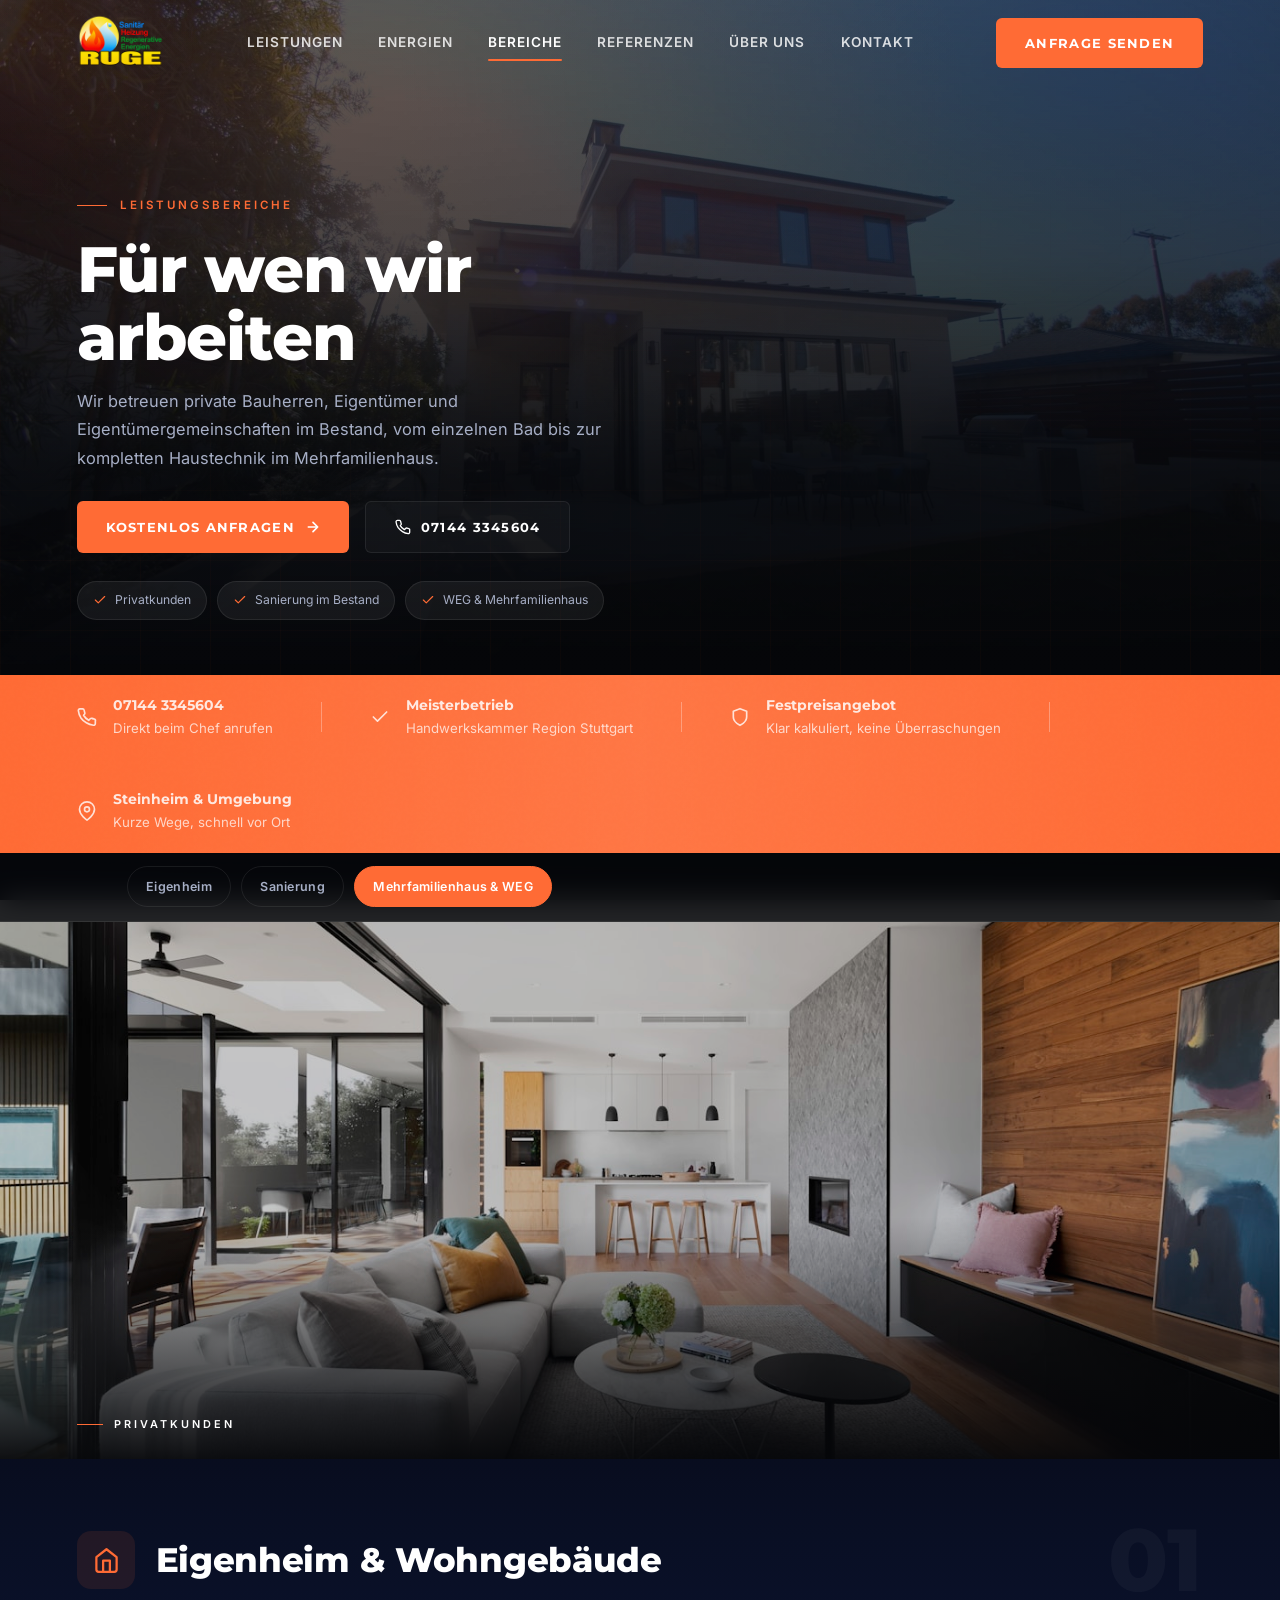
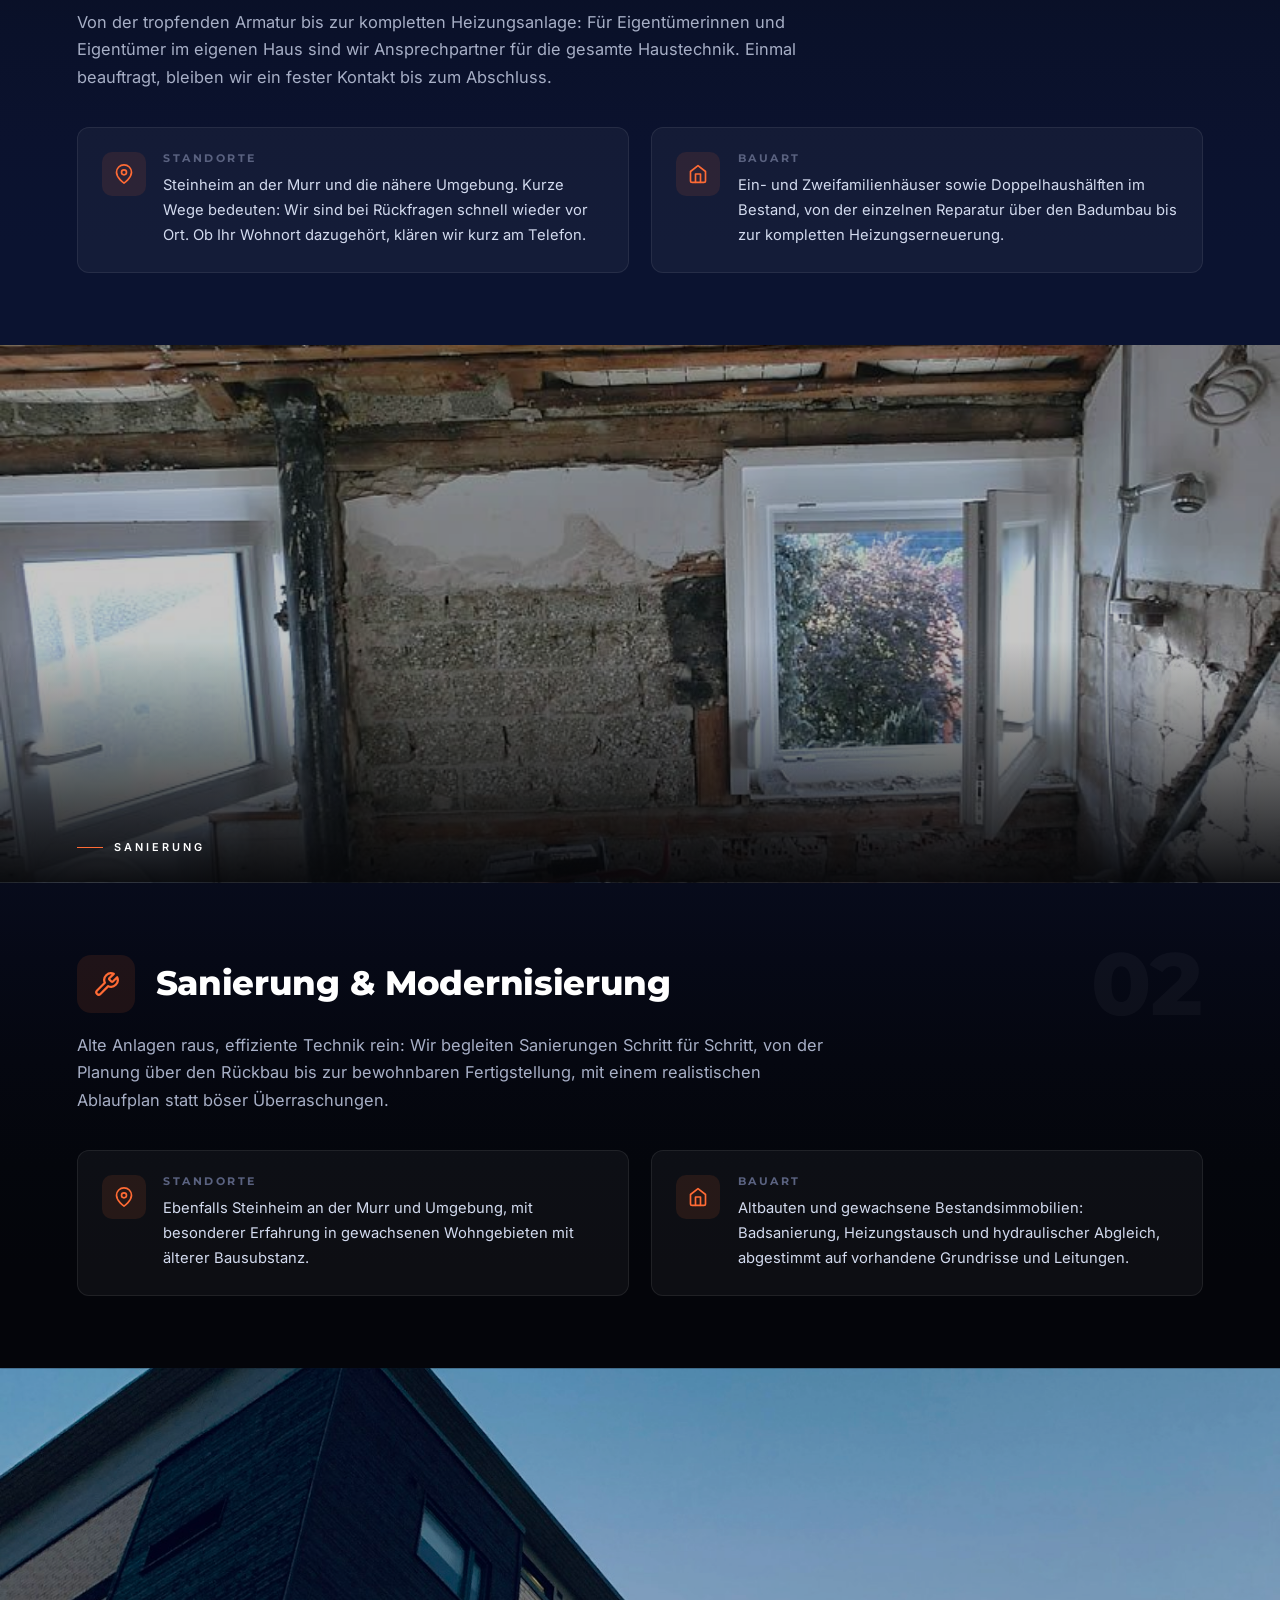
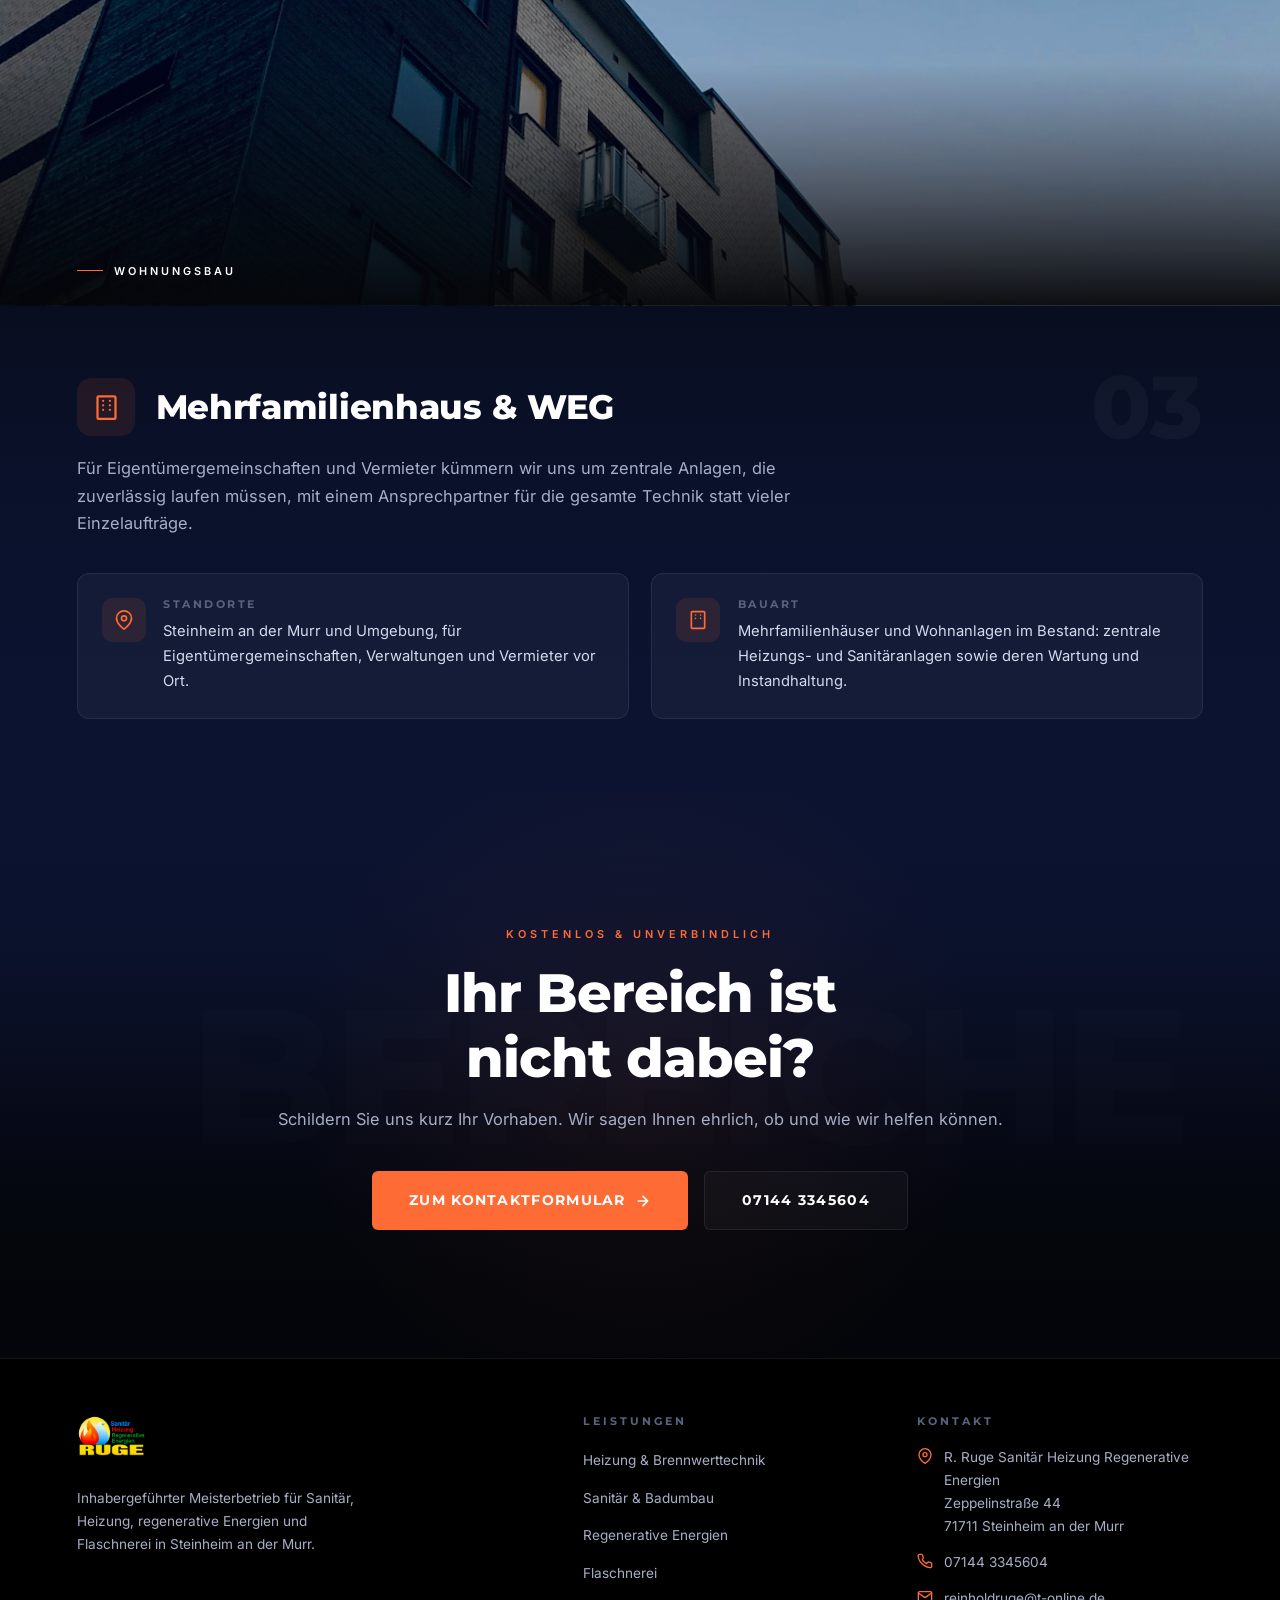
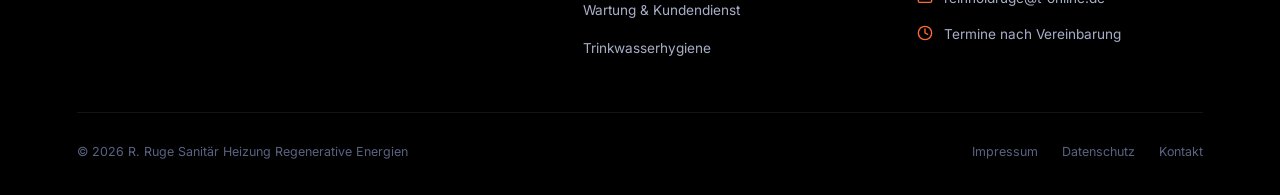
==== commit 0dbea486: "Refine HTML structure and content for SEO Updated title and meta description for clarity. Adjusted f" ====
--- a/bereiche.html
+++ b/bereiche.html
@@ -3,21 +3,22 @@
 <head>
 <meta charset="UTF-8" />
 <meta name="viewport" content="width=device-width, initial-scale=1, viewport-fit=cover" />
-<title>Bereiche – Für wen wir arbeiten | R. Ruge Sanitär Heizung Regenerative Energien</title>
-<meta name="description" content="R. Ruge betreut Eigenheime, Sanierungen im Bestand sowie Mehrfamilienhäuser und WEG in Steinheim an der Murr und Umgebung – mit Standorten und Bauart je Bereich." />
+<title>Bereiche: Für wen wir arbeiten | R. Ruge Sanitär Heizung Regenerative Energien</title>
+<meta name="description" content="R. Ruge betreut Eigenheime, Sanierungen im Bestand sowie Mehrfamilienhäuser und WEG in Steinheim an der Murr und Umgebung, mit Standorten und Bauart je Bereich." />
 <meta name="theme-color" content="#01328F" />
 <link rel="icon" type="image/png" href="favicon.ruge.png" />
 <link rel="apple-touch-icon" href="favicon.ruge.png" />
 
 <meta property="og:type" content="website" />
 <meta property="og:locale" content="de_DE" />
-<meta property="og:title" content="Bereiche – R. Ruge Sanitär Heizung Regenerative Energien" />
-<meta property="og:description" content="Eigenheim, Sanierung im Bestand und Mehrfamilienhaus &amp; WEG – die drei Bereiche, in denen R. Ruge in Steinheim an der Murr und Umgebung arbeitet." />
+<meta property="og:title" content="Bereiche | R. Ruge Sanitär Heizung Regenerative Energien" />
+<meta property="og:description" content="Die drei Bereiche, in denen R. Ruge in Steinheim an der Murr und Umgebung arbeitet: Eigenheim, Sanierung im Bestand und Mehrfamilienhaus &amp; WEG." />
 <meta property="og:image" content="eigenheim-wohnraum.jpg" />
 
 <link rel="preload" href="inter-400-latin.woff2" as="font" type="font/woff2" crossorigin />
 <link rel="preload" href="montserrat-800-latin.woff2" as="font" type="font/woff2" crossorigin />
 <link rel="stylesheet" href="fonts.css" />
+<script>document.documentElement.classList.add('js');</script>
 
 <style>
   :root {
@@ -361,8 +362,8 @@
   .cta-actions .btn-primary, .cta-actions .btn-outline { padding: 1.05rem 2.3rem; font-size: 0.88rem; }
 
   /* ── FOOTER ── */
-  /* Wellenende: cta läuft dunkel aus, Footer trägt einen vollen Bogen */
-  footer.site-footer { background: var(--wave-full); border-top: 1px solid var(--border); padding: 3.5rem 6% 2rem; }
+  /* Seitenabschluss: durchgehend schwarz, kein Verlauf */
+  footer.site-footer { background: #000; border-top: 1px solid var(--border); padding: 3.5rem 6% 2rem; }
   .footer-top { display: grid; grid-template-columns: 1.6fr 1fr 1fr; gap: 3rem; padding-bottom: 2.5rem; border-bottom: 1px solid var(--border); margin-bottom: 1.8rem; }
   .footer-logo { display: inline-block; margin-bottom: 1.1rem; }
   .footer-logo img { height: 46px; width: auto; }
@@ -428,6 +429,7 @@
     .cursor-glow { display: none; }
   }
 </style>
+<link rel="stylesheet" href="motion.css" />
 </head>
 
 <body>
@@ -455,8 +457,8 @@
 <!-- ══ HEADER ══ -->
 <header class="site-header" id="header">
   <div class="header-inner">
-    <a href="index.html" class="logo" aria-label="R. Ruge – Startseite">
-      <img src="logo-ruge.png" width="712" height="424" alt="Logo R. Ruge – Sanitär, Heizung, Regenerative Energien" />
+    <a href="index.html" class="logo" aria-label="Zur Startseite von R. Ruge">
+      <img src="logo-ruge.png" width="712" height="424" alt="Logo R. Ruge Sanitär Heizung Regenerative Energien" />
     </a>
     <nav class="header-nav" aria-label="Hauptnavigation">
       <a href="leistungen.html">Leistungen</a>
@@ -490,7 +492,7 @@
     <p class="hero-eyebrow"><span>Leistungsbereiche</span></p>
     <h1>Für wen wir<br />arbeiten</h1>
     <p class="hero-sub">
-      Wir betreuen private Bauherren, Eigentümer und Eigentümergemeinschaften im Bestand –
+      Wir betreuen private Bauherren, Eigentümer und Eigentümergemeinschaften im Bestand,
       vom einzelnen Bad bis zur kompletten Haustechnik im Mehrfamilienhaus.
     </p>
     <div class="svc-hero-actions">
@@ -558,8 +560,8 @@
       </div>
       <p class="bereich-intro reveal">
         Von der tropfenden Armatur bis zur kompletten Heizungsanlage: Für Eigentümerinnen
-        und Eigentümer im eigenen Haus sind wir Ansprechpartner für die gesamte Haustechnik –
-        einmal beauftragt, ein fester Kontakt bis zum Abschluss.
+        und Eigentümer im eigenen Haus sind wir Ansprechpartner für die gesamte Haustechnik.
+        Einmal beauftragt, bleiben wir ein fester Kontakt bis zum Abschluss.
       </p>
       <div class="bereich-detail-grid reveal">
         <div class="bereich-detail">
@@ -568,7 +570,7 @@
         </div>
         <div class="bereich-detail">
           <div class="bereich-detail-icon"><svg viewBox="0 0 24 24" fill="none" stroke-width="2" stroke-linecap="round" stroke-linejoin="round"><path d="M3 9l9-7 9 7v11a2 2 0 0 1-2 2H5a2 2 0 0 1-2-2z"/><polyline points="9 22 9 12 15 12 15 22"/></svg></div>
-          <div><h3>Bauart</h3><p>Ein- und Zweifamilienhäuser sowie Doppelhaushälften im Bestand – von der einzelnen Reparatur über den Badumbau bis zur kompletten Heizungserneuerung.</p></div>
+          <div><h3>Bauart</h3><p>Ein- und Zweifamilienhäuser sowie Doppelhaushälften im Bestand, von der einzelnen Reparatur über den Badumbau bis zur kompletten Heizungserneuerung.</p></div>
         </div>
       </div>
     </div>
@@ -590,13 +592,13 @@
       </div>
       <p class="bereich-intro reveal">
         Alte Anlagen raus, effiziente Technik rein: Wir begleiten Sanierungen Schritt für
-        Schritt – von der Planung über den Rückbau bis zur bewohnbaren Fertigstellung, mit
+        Schritt, von der Planung über den Rückbau bis zur bewohnbaren Fertigstellung, mit
         einem realistischen Ablaufplan statt böser Überraschungen.
       </p>
       <div class="bereich-detail-grid reveal">
         <div class="bereich-detail">
           <div class="bereich-detail-icon"><svg viewBox="0 0 24 24" fill="none" stroke-width="2" stroke-linecap="round" stroke-linejoin="round"><path d="M21 10c0 7-9 13-9 13s-9-6-9-13a9 9 0 0 1 18 0z"/><circle cx="12" cy="10" r="3"/></svg></div>
-          <div><h3>Standorte</h3><p>Ebenfalls Steinheim an der Murr und Umgebung – mit besonderer Erfahrung in gewachsenen Wohngebieten mit älterer Bausubstanz.</p></div>
+          <div><h3>Standorte</h3><p>Ebenfalls Steinheim an der Murr und Umgebung, mit besonderer Erfahrung in gewachsenen Wohngebieten mit älterer Bausubstanz.</p></div>
         </div>
         <div class="bereich-detail">
           <div class="bereich-detail-icon"><svg viewBox="0 0 24 24" fill="none" stroke-width="2" stroke-linecap="round" stroke-linejoin="round"><path d="M3 9l9-7 9 7v11a2 2 0 0 1-2 2H5a2 2 0 0 1-2-2z"/><polyline points="9 22 9 12 15 12 15 22"/></svg></div>
@@ -622,13 +624,13 @@
       </div>
       <p class="bereich-intro reveal">
         Für Eigentümergemeinschaften und Vermieter kümmern wir uns um zentrale Anlagen,
-        die zuverlässig laufen müssen – mit einem Ansprechpartner für die gesamte Technik
+        die zuverlässig laufen müssen, mit einem Ansprechpartner für die gesamte Technik
         statt vieler Einzelaufträge.
       </p>
       <div class="bereich-detail-grid reveal">
         <div class="bereich-detail">
           <div class="bereich-detail-icon"><svg viewBox="0 0 24 24" fill="none" stroke-width="2" stroke-linecap="round" stroke-linejoin="round"><path d="M21 10c0 7-9 13-9 13s-9-6-9-13a9 9 0 0 1 18 0z"/><circle cx="12" cy="10" r="3"/></svg></div>
-          <div><h3>Standorte</h3><p>Steinheim an der Murr und Umgebung – für Eigentümergemeinschaften, Verwaltungen und Vermieter vor Ort.</p></div>
+          <div><h3>Standorte</h3><p>Steinheim an der Murr und Umgebung, für Eigentümergemeinschaften, Verwaltungen und Vermieter vor Ort.</p></div>
         </div>
         <div class="bereich-detail">
           <div class="bereich-detail-icon"><svg viewBox="0 0 24 24" fill="none" stroke-width="2" stroke-linecap="round" stroke-linejoin="round"><rect x="4" y="2" width="16" height="20" rx="1"/><line x1="9" y1="6" x2="9" y2="6.01"/><line x1="15" y1="6" x2="15" y2="6.01"/><line x1="9" y1="10" x2="9" y2="10.01"/><line x1="15" y1="10" x2="15" y2="10.01"/></svg></div>
@@ -644,7 +646,7 @@
   <div class="cta-inner reveal">
     <div class="section-eyebrow">Kostenlos &amp; unverbindlich</div>
     <h2>Ihr Bereich ist<br>nicht dabei?</h2>
-    <p>Schildern Sie uns kurz Ihr Vorhaben – wir sagen Ihnen ehrlich, ob und wie wir helfen können.</p>
+    <p>Schildern Sie uns kurz Ihr Vorhaben. Wir sagen Ihnen ehrlich, ob und wie wir helfen können.</p>
     <div class="cta-actions">
       <a href="kontakt.php" class="btn-primary">
         Zum Kontaktformular
@@ -661,8 +663,8 @@
 <footer class="site-footer">
   <div class="footer-top">
     <div class="footer-brand">
-      <a href="index.html" class="footer-logo" aria-label="R. Ruge – Startseite">
-        <img src="logo-ruge.png" width="712" height="424" alt="Logo R. Ruge – Sanitär, Heizung, Regenerative Energien" loading="lazy" />
+      <a href="index.html" class="footer-logo" aria-label="Zur Startseite von R. Ruge">
+        <img src="logo-ruge.png" width="712" height="424" alt="Logo R. Ruge Sanitär Heizung Regenerative Energien" loading="lazy" />
       </a>
       <p>Inhabergeführter Meisterbetrieb für Sanitär, Heizung, regenerative Energien und Flaschnerei in Steinheim an der Murr.</p>
     </div>
@@ -765,12 +767,12 @@
       entries.forEach(function (e) { if (e.isIntersecting) { e.target.classList.add('visible'); revealObs.unobserve(e.target); } });
     }, { threshold: 0.1 });
     revealEls.forEach(function (el) { revealObs.observe(el); });
-    setTimeout(function () { revealEls.forEach(function (el) { el.classList.add('visible'); }); }, 4000);
+    setTimeout(function () { revealEls.forEach(function (el) { if (el.getBoundingClientRect().top < window.innerHeight) el.classList.add('visible'); }); }, 4000);
   } else {
     revealEls.forEach(function (el) { el.classList.add('visible'); });
   }
 
-  // Sprungmarken – aktiver Zustand
+  // Sprungmarken: aktiver Zustand
   var subnavLinks = Array.prototype.slice.call(document.querySelectorAll('.svc-pill'));
   var bereichSections = Array.prototype.slice.call(document.querySelectorAll('.bereich-section'));
   if ('IntersectionObserver' in window && subnavLinks.length) {
@@ -804,9 +806,11 @@
   // Aktuelles Jahr im Footer
   document.querySelectorAll('[data-year]').forEach(function (el) { el.textContent = new Date().getFullYear(); });
 </script>
+<script src="motion.js" defer></script>
 </body>
 </html>
 
 
 
 
+
--- a/motion.css
+++ b/motion.css
@@ -0,0 +1,276 @@
+/* ════════════════════════════════════════════════════════════════════
+   motion.css · Animationen & Mobil-Feinschliff für die Unterseiten
+   (leistungen, energien, bereiche, referenzen, ueber-uns).
+   Wird NACH dem Inline-<style> jeder Seite geladen und ergänzt ihn nur:
+   Farben, Abstände und Layouts der Seiten bleiben unverändert.
+   Gegenstück: motion.js. index.html hat dieselben Effekte inline.
+   ════════════════════════════════════════════════════════════════════ */
+
+/* ── Scroll-Fortschritt ── */
+.scroll-progress {
+  position: fixed; top: 0; left: 0; right: 0; height: 3px; z-index: 1002;
+  background: linear-gradient(90deg, var(--orange-dark), var(--orange) 60%, #FFB08A);
+  box-shadow: 0 0 12px var(--orange-glow);
+  transform: scaleX(0); transform-origin: 0 50%; pointer-events: none;
+}
+
+/* ── Header: fährt beim Laden ein, auf Mobil beim Runterscrollen weg ── */
+header.site-header {
+  animation: headerIn 0.9s cubic-bezier(0.2,0.7,0.2,1);
+  transition: background 0.4s ease, box-shadow 0.3s ease, border-color 0.4s ease, backdrop-filter 0.4s ease,
+              transform 0.45s cubic-bezier(0.2,0.7,0.2,1);
+}
+header.site-header.hide { transform: translateY(-100%); }
+@keyframes headerIn { from { transform: translateY(-100%); opacity: 0; } }
+
+/* Sprungmarken-Leiste rückt nach, wenn der Header weg ist */
+.svc-subnav { transition: top 0.45s cubic-bezier(0.2,0.7,0.2,1); }
+.header-hidden .svc-subnav { top: 0; }
+
+/* ── Seiten-Hero ── */
+.svc-hero-content .hero-eyebrow::before { transform-origin: left center; animation: lineGrow 0.9s cubic-bezier(0.2,0.7,0.2,1) 0.35s both; }
+@keyframes lineGrow { from { transform: scaleX(0); } }
+.svc-hero-content h1.is-split { opacity: 1; transform: none; animation: none; }
+.svc-hero-content h1 .split-word { animation: wordIn 0.9s cubic-bezier(0.2,0.7,0.2,1) both; animation-delay: calc(0.25s + var(--wi, 0) * 0.08s); }
+@keyframes wordIn {
+  from { opacity: 0; transform: translateY(0.45em) rotate(2deg); filter: blur(8px); }
+  to   { opacity: 1; transform: none; filter: none; }
+}
+.svc-hero-content .hero-chips .chip { animation: chipIn 0.6s cubic-bezier(0.34,1.56,0.64,1) both; }
+.svc-hero-content .hero-chips .chip:nth-child(1) { animation-delay: 0.85s; }
+.svc-hero-content .hero-chips .chip:nth-child(2) { animation-delay: 0.95s; }
+.svc-hero-content .hero-chips .chip:nth-child(3) { animation-delay: 1.05s; }
+@keyframes chipIn { from { opacity: 0; transform: translateY(12px) scale(0.9); } }
+.js-parallax .svc-hero-media, .js-parallax .svc-hero-content { will-change: transform; }
+
+/* ── Überschriften: Wörter steigen gestaffelt aus der Unschärfe auf ── */
+.split-word {
+  display: inline-block; opacity: 0; transform: translateY(0.5em); filter: blur(6px);
+  transition: opacity 0.7s ease, transform 0.8s cubic-bezier(0.2,0.7,0.2,1), filter 0.7s ease;
+  transition-delay: calc(0.12s + var(--wi, 0) * 0.06s);
+}
+.visible .split-word { opacity: 1; transform: none; filter: none; }
+
+/* ── Weichere Reveal-Kurve ── */
+.reveal, .reveal-left, .reveal-right {
+  transition-duration: 0.8s, 0.9s;
+  transition-timing-function: ease, cubic-bezier(0.2,0.7,0.2,1);
+}
+
+/* ── Sektionsköpfe: Icon ploppt auf, große Nummer gleitet herein ── */
+.svc-head.visible .svc-icon,
+.bereich-head.visible .bereich-icon { animation: iconPop 0.7s cubic-bezier(0.34,1.56,0.64,1) 0.1s both; }
+@keyframes iconPop { from { opacity: 0; transform: scale(0.4) rotate(-25deg); } }
+.svc-head .svc-num-bg, .bereich-head .bereich-num-bg {
+  opacity: 0; translate: 60px 0;
+  transition: opacity 1s ease 0.2s, translate 1.2s cubic-bezier(0.2,0.7,0.2,1) 0.2s;
+}
+.svc-head.visible .svc-num-bg, .bereich-head.visible .bereich-num-bg { opacity: 1; translate: 0 0; }
+
+/* ── Galerien: Kacheln erscheinen nacheinander ── */
+.js .svc-gallery.reveal .gal-item {
+  opacity: 0; transform: translateY(26px) scale(0.96);
+  transition: opacity 0.6s ease, transform 0.8s cubic-bezier(0.2,0.7,0.2,1);
+  transition-delay: calc(0.1s + var(--gi, 0) * 0.07s);
+}
+.js .svc-gallery.reveal.visible .gal-item { opacity: 1; transform: none; }
+
+/* ── Gestaffelte Einzel-Elemente (Listen, Details, Infoband, Footer) ── */
+.reveal-item {
+  opacity: 0; transform: translateY(22px);
+  transition: opacity 0.6s ease, transform 0.7s cubic-bezier(0.2,0.7,0.2,1);
+}
+.svc-check-list li.reveal-item, .nibe-list li.reveal-item { transform: translateX(-20px); }
+.svc-facts li.reveal-item { transform: translateY(10px) scale(0.92); }
+.reveal-item.visible { opacity: 1; transform: none; }
+
+/* ── Bild-Karten (Referenzen): Bild wird von unten aufgezogen ── */
+.js .b-card.reveal {
+  clip-path: inset(14% 0 0 0 round 14px);
+  transition-property: opacity, transform, clip-path;
+  transition-duration: 0.8s, 0.9s, 1.1s;
+  transition-timing-function: ease, cubic-bezier(0.2,0.7,0.2,1), cubic-bezier(0.2,0.7,0.2,1);
+}
+.js .b-card.reveal.visible { clip-path: inset(0 0 0 0 round 14px); }
+.js .b-card.reveal .b-bg img { transition: transform 1.3s cubic-bezier(0.2,0.7,0.2,1), filter 0.4s; }
+.js .b-card.reveal:not(.visible) .b-bg img { transform: scale(1.2); }
+
+/* ── Service-Videos: öffnen sich wie ein Vorhang ── */
+.js .svc-video.reveal { clip-path: inset(0 0 100% 0 round 12px); transition-property: opacity, transform, clip-path; transition-duration: 0.8s, 0.9s, 1.2s; }
+.js .svc-video.reveal.visible { clip-path: inset(0 0 0 0 round 12px); }
+
+/* ── Bereiche: Titelbild zoomt beim Einblenden zurück, Etikett gleitet herein ── */
+.js .bereich-media { clip-path: inset(0 0 12% 0); transition: clip-path 1.2s cubic-bezier(0.2,0.7,0.2,1); }
+.js .bereich-media.m-in { clip-path: inset(0 0 0 0); }
+.js .bereich-media:not(.m-in) img { transform: scale(1.18); }
+.js .bereich-media .bereich-media-tag {
+  opacity: 0; translate: -30px 0;
+  transition: opacity 0.7s ease 0.5s, translate 0.9s cubic-bezier(0.2,0.7,0.2,1) 0.5s;
+}
+.js .bereich-media.m-in .bereich-media-tag { opacity: 1; translate: 0 0; }
+.bereich-media-tag::before { transform-origin: left center; transition: transform 0.8s cubic-bezier(0.2,0.7,0.2,1) 0.8s; }
+.js .bereich-media:not(.m-in) .bereich-media-tag::before { transform: scaleX(0); }
+
+/* ── Parallax-Bildbänder (Energien: Überblick, NIBE, Förderung) ── */
+.js-parallax .nibe-media, .js-parallax .funding-media, .js-parallax .ov-media { inset: -14% 0; will-change: transform; }
+
+/* NIBE-Badge schwebt, Akzentwort schimmert */
+.nibe-badge { animation: floatY 5s ease-in-out infinite; }
+.nibe-copy h2 .word-accent {
+  background: linear-gradient(100deg, var(--orange) 0%, var(--orange) 40%, #FFD2BC 50%, var(--orange) 60%, var(--orange) 100%);
+  background-size: 260% 100%;
+  -webkit-background-clip: text; background-clip: text; color: transparent;
+  animation: accentShine 5.5s ease-in-out infinite;
+}
+@keyframes accentShine { 0%, 55% { background-position: 100% 0; } 100% { background-position: 0 0; } }
+
+/* ── Über uns: Bild öffnet sich wie ein Vorhang, Karte schwebt ── */
+.js .ueber-visual.reveal-left .ueber-box {
+  clip-path: inset(0 100% 0 0 round 14px);
+  transition: clip-path 1.3s cubic-bezier(0.77,0,0.175,1) 0.15s;
+}
+.js .ueber-visual.reveal-left.visible .ueber-box { clip-path: inset(0 0 0 0 round 14px); }
+.ueber-visual .ueber-box > img { transition: transform 1.6s cubic-bezier(0.2,0.7,0.2,1); }
+.js .ueber-visual:not(.visible) .ueber-box > img { transform: scale(1.18); }
+.ueber-float { animation: floatY 5s ease-in-out infinite; }
+@keyframes floatY { 0%, 100% { translate: 0 0; } 50% { translate: 0 -10px; } }
+
+/* ── Karten mit 3D-Neigung + Lichtreflex (Desktop) ── */
+.q-card::after {
+  content: ''; position: absolute; inset: 0; z-index: 3; pointer-events: none;
+  background: radial-gradient(circle at var(--gx, 50%) var(--gy, 0%), rgba(255,255,255,0.09), transparent 45%);
+  opacity: 0; transition: opacity 0.4s;
+}
+@media (hover: hover) and (pointer: fine) {
+  .q-card:not(.reveal) { transition: transform 0.25s ease-out, border-color 0.4s, box-shadow 0.4s; }
+  .q-card:not(.reveal):hover {
+    transform: perspective(1000px) rotateX(var(--rx, 0deg)) rotateY(var(--ry, 0deg)) translateY(-6px);
+  }
+  .q-card:hover::after { opacity: 1; }
+}
+
+/* ── FAQ: weich auf die echte Höhe aufklappen (keine abgeschnittenen Antworten) ── */
+.faq-a {
+  max-height: none; display: grid; grid-template-rows: 0fr; overflow: hidden;
+  transition: grid-template-rows 0.5s cubic-bezier(0.2,0.7,0.2,1);
+}
+.faq-item.open .faq-a { max-height: none; grid-template-rows: 1fr; }
+.faq-a p { min-height: 0; overflow: hidden; opacity: 0; transform: translateY(-8px); transition: opacity 0.35s ease, transform 0.45s ease; }
+.faq-item.open .faq-a p { opacity: 1; transform: none; transition-delay: 0.1s; }
+
+/* ── CTA: Hintergrundwort driftet mit dem Scroll, Glow atmet ── */
+.cta-section::before { transform: translate(calc(-50% + var(--cta-x, 0px)), -50%); }
+.cta-section::after { animation: ctaGlow 7s ease-in-out infinite; }
+@keyframes ctaGlow {
+  0%, 100% { transform: translate(-50%, -50%) scale(1);    opacity: 0.8; }
+  50%      { transform: translate(-50%, -50%) scale(1.18); opacity: 1; }
+}
+
+/* ── Lightbox: blendet weich ein, Bild zoomt herein, beim Blättern neu ── */
+.lightbox:not([hidden]) { animation: lbFade 0.3s ease; }
+.lb-stage img.lb-anim { animation: lbZoom 0.45s cubic-bezier(0.2,0.7,0.2,1); }
+@keyframes lbFade { from { opacity: 0; } }
+@keyframes lbZoom { from { opacity: 0; transform: scale(0.94); } }
+
+/* ── Klick-/Tap-Welle auf Buttons ── */
+.btn-outline, .action-bar a { position: relative; overflow: hidden; }
+.ripple {
+  position: absolute; border-radius: 50%; pointer-events: none;
+  background: rgba(255,255,255,0.32); transform: scale(0);
+  animation: ripple 0.65s ease-out forwards;
+}
+@keyframes ripple { to { transform: scale(1); opacity: 0; } }
+
+/* ── Mobile Navigation: Einträge fahren gestaffelt ein ── */
+.mobile-nav > * {
+  opacity: 0; transform: translateX(40px);
+  transition: opacity 0.4s ease, transform 0.55s cubic-bezier(0.2,0.7,0.2,1);
+}
+.mobile-nav.open > * { opacity: 1; transform: none; }
+.mobile-nav.open > :nth-child(1) { transition-delay: 0.14s; }
+.mobile-nav.open > :nth-child(2) { transition-delay: 0.19s; }
+.mobile-nav.open > :nth-child(3) { transition-delay: 0.24s; }
+.mobile-nav.open > :nth-child(4) { transition-delay: 0.29s; }
+.mobile-nav.open > :nth-child(5) { transition-delay: 0.34s; }
+.mobile-nav.open > :nth-child(6) { transition-delay: 0.39s; }
+.mobile-nav.open > :nth-child(7) { transition-delay: 0.46s; }
+.mobile-nav.open > :nth-child(8) { transition-delay: 0.52s; }
+body.nav-open { overflow: hidden; }
+
+/* ── Mobile Aktionsleiste: fährt rein, verschwindet am Kontaktbereich ── */
+.js .action-bar { transform: translateY(110%); transition: transform 0.5s cubic-bezier(0.2,0.7,0.2,1); }
+.js .action-bar.show { transform: none; }
+.js .action-bar.show.away { transform: translateY(110%); }
+
+/* ════════════ TOUCH-GERÄTE ════════════
+   Kein Hover: Karten und Galeriebilder zeigen ihren Hover-Zustand, wenn sie
+   in der Bildschirmmitte stehen; Buttons geben beim Tippen Feedback. */
+@media (hover: none) {
+  html { -webkit-tap-highlight-color: transparent; }
+  .btn-primary:hover { transform: none; box-shadow: none; background: var(--orange); }
+  .btn-outline:hover { box-shadow: none; }
+  .btn-primary:active, .btn-outline:active, .action-bar a:active, .b-card:active, .gal-item:active { transform: scale(0.97); }
+  .b-card, .gal-item { transition: transform 0.2s ease; }
+
+  .b-card.in-view .b-bg img { transform: scale(1.07); filter: brightness(0.38); }
+  .b-card.in-view .b-overlay { background: linear-gradient(to top, rgba(3,4,8,0.93) 0%, rgba(3,4,8,0.35) 60%); }
+  .b-card.in-view .b-num { color: rgba(255,107,53,0.09); }
+  .b-card.in-view .b-desc { max-height: 90px; opacity: 1; }
+  .b-card.in-view .b-arrow { opacity: 1; transform: translateY(0); background: var(--orange); }
+
+  .q-card.in-view { border-color: rgba(255,107,53,0.35); }
+  .q-card.in-view::before { opacity: 1; }
+  .q-card.in-view .q-media img { transform: scale(1.08); }
+  .q-card.in-view .q-icon { background: rgba(255,107,53,0.25); box-shadow: 0 0 20px var(--orange-glow); }
+
+  .gal-item.in-view .gal-cap { opacity: 1; transform: translateY(0); }
+  .gal-item.in-view .gal-zoom { opacity: 1; transform: scale(1); }
+  .gal-item.in-view img { transform: scale(1.05); filter: brightness(0.62); }
+}
+
+/* ════════════ MOBIL-FEINSCHLIFF ════════════ */
+@media (max-width: 768px) {
+  body { background-attachment: scroll; padding-bottom: calc(68px + env(safe-area-inset-bottom)); }
+  .action-bar { padding-bottom: calc(0.7rem + env(safe-area-inset-bottom)); }
+  .mobile-nav { padding: calc(2rem + env(safe-area-inset-top)) 2rem calc(2rem + env(safe-area-inset-bottom)); gap: 1.4rem; overflow-y: auto; }
+
+  .svc-hero-content h1 { font-size: clamp(2rem, 9vw, 2.6rem); }
+  .svc-hero-content .hero-sub { font-size: 0.97rem; }
+  .svc-hero-actions .btn-primary, .svc-hero-actions .btn-outline,
+  .cta-actions .btn-primary, .cta-actions .btn-outline { justify-content: center; }
+
+  /* Infoband als 2er-Raster, Text darf umbrechen */
+  .info-band { display: grid; grid-template-columns: 1fr 1fr; gap: 1.3rem 1rem; padding: 1.5rem 6%; }
+  .info-item { white-space: normal; align-items: flex-start; gap: 0.6rem; }
+  .info-item svg { margin-top: 2px; }
+  .info-item span span { font-size: 0.76rem; line-height: 1.45; display: block; }
+
+  /* Sprungmarken: Verlauf rechts deutet an, dass man wischen kann */
+  .svc-subnav-inner {
+    -webkit-mask-image: linear-gradient(to right, #000 85%, transparent);
+    mask-image: linear-gradient(to right, #000 85%, transparent);
+    scroll-behavior: smooth;
+  }
+
+  .cta-section { padding: 5.5rem 6%; }
+  .reveal-left, .reveal-right { transform: translateY(40px); }
+  .faq-q { font-size: 0.95rem; padding: 1.2rem 0; }
+  .footer-col ul li a { display: inline-block; padding: 0.15rem 0; }
+  .ueber-badge { width: 124px; height: 124px; right: -1.1rem; bottom: -1.1rem; }
+  .ueber-badge strong { font-size: 0.92rem; }
+  .ueber-box { height: 320px; }
+}
+@media (max-width: 380px) {
+  .info-band { grid-template-columns: 1fr; }
+}
+
+/* ════════════ WENIGER BEWEGUNG ════════════ */
+@media (prefers-reduced-motion: reduce) {
+  html { scroll-behavior: auto; }
+  *, *::before, *::after {
+    animation-duration: 0.01ms !important; animation-iteration-count: 1 !important;
+    transition-duration: 0.01ms !important; transition-delay: 0s !important;
+  }
+  .reveal, .reveal-left, .reveal-right, .reveal-item { opacity: 1; transform: none; }
+  .split-word { opacity: 1; transform: none; filter: none; }
+}
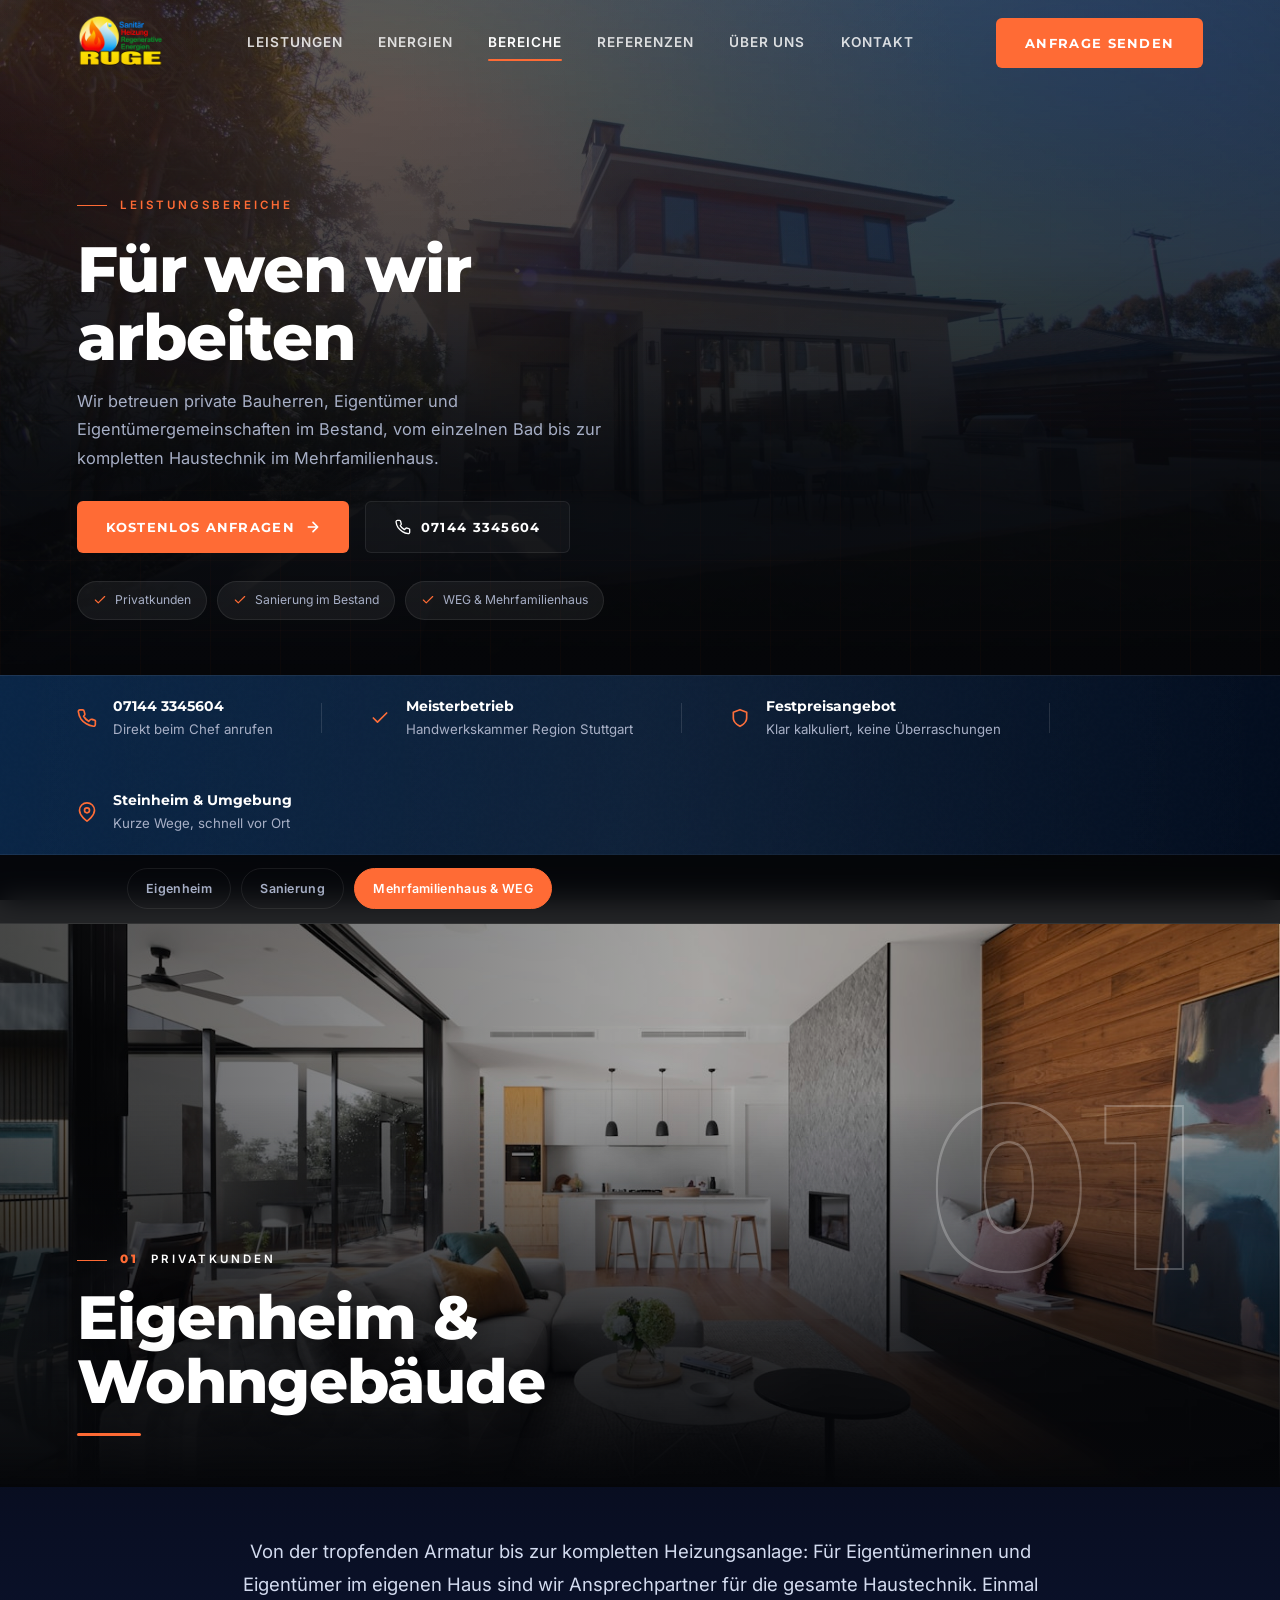
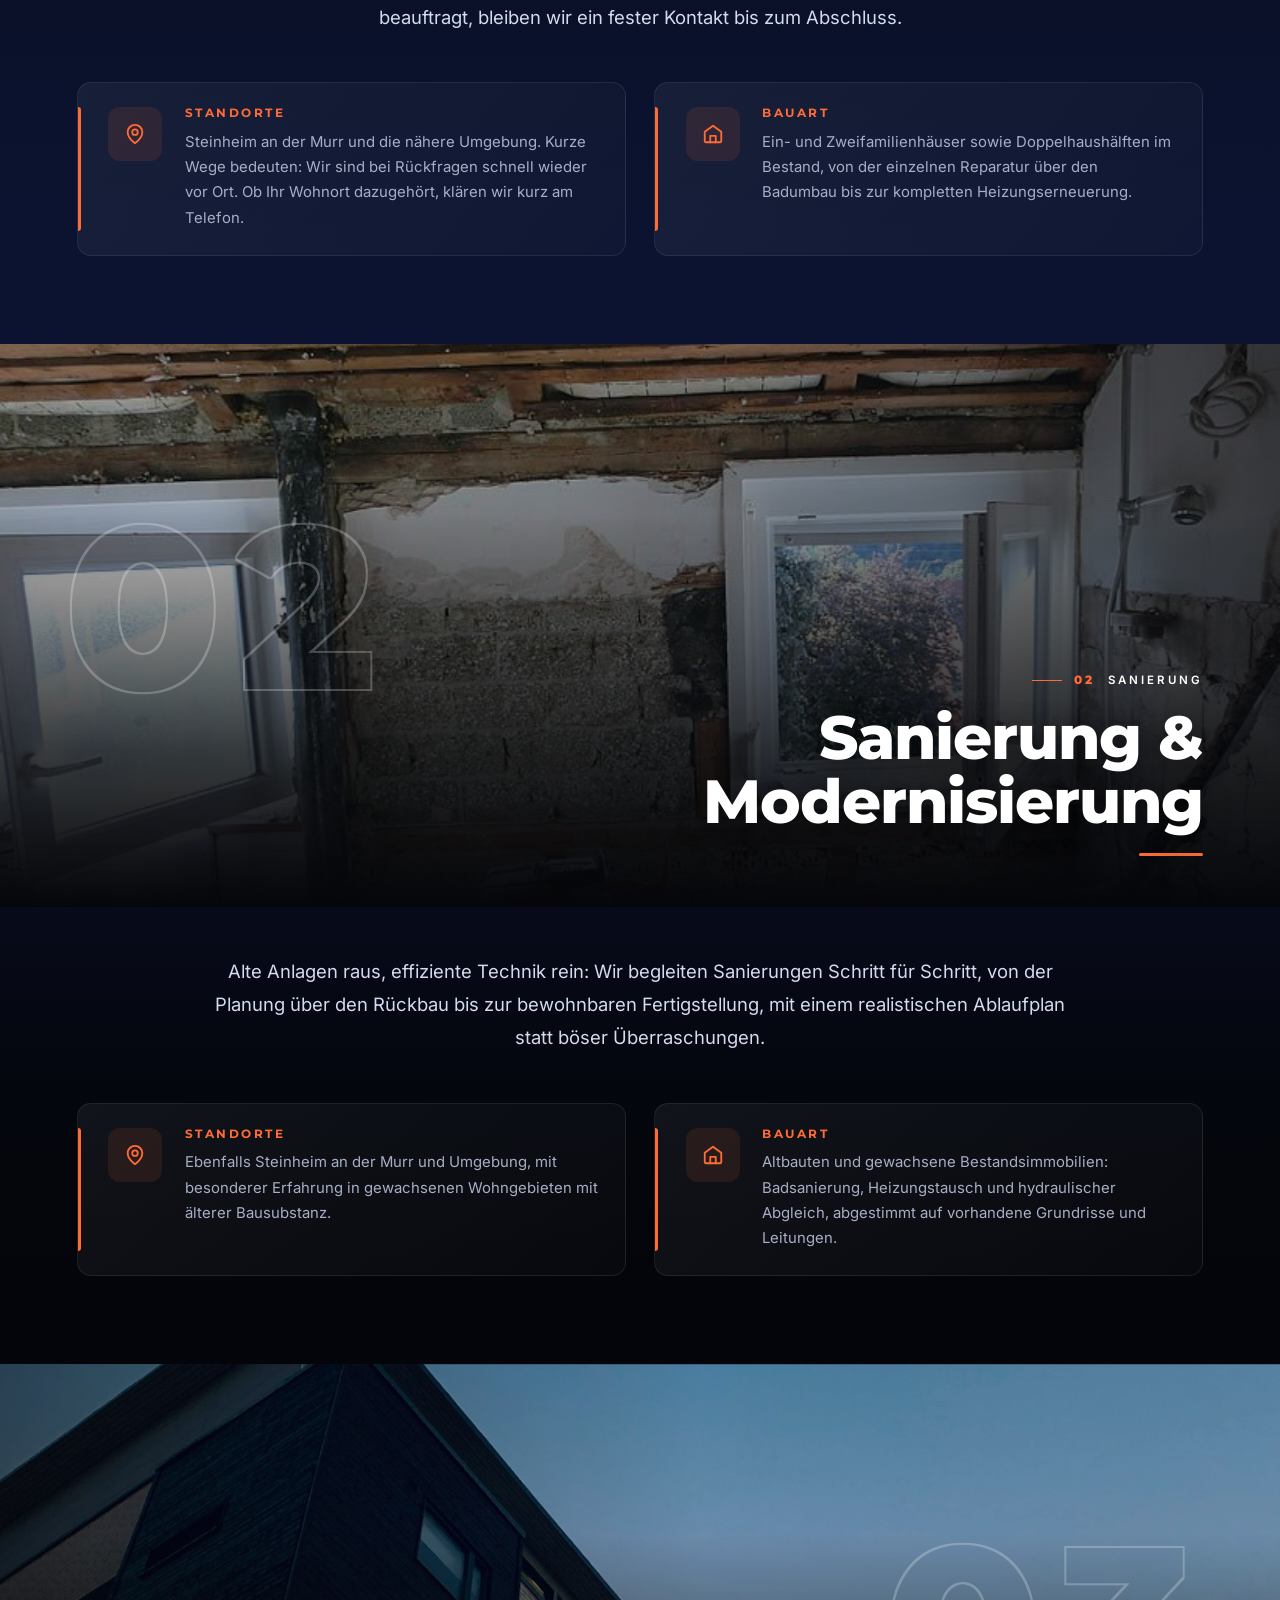
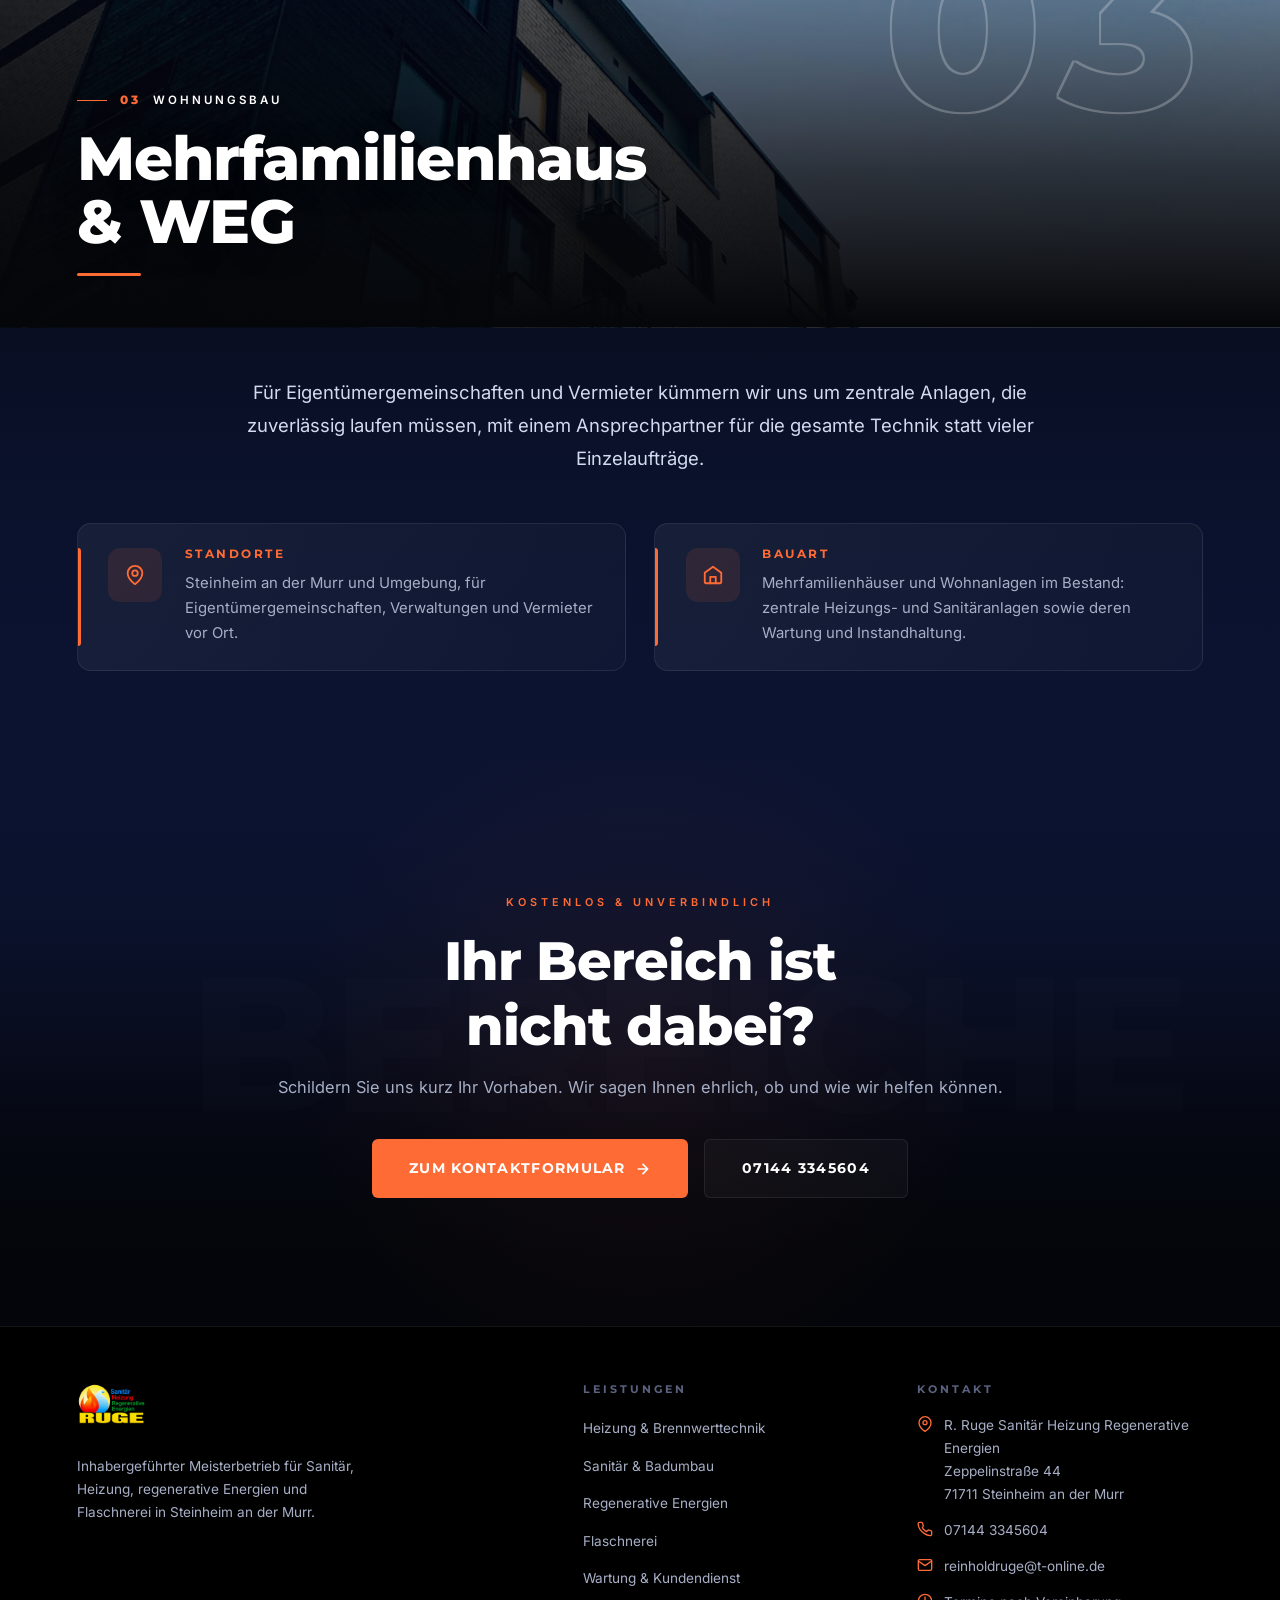
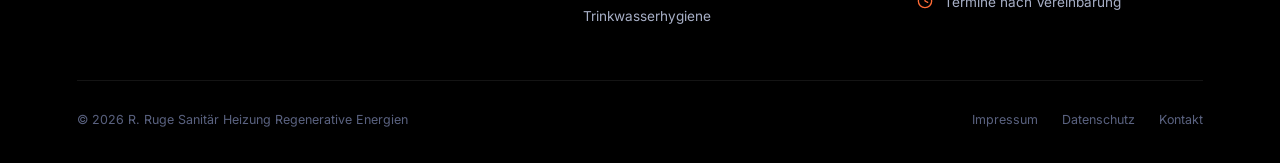
==== commit 9fb36734: "new v2 version" ====
--- a/bereiche.html
+++ b/bereiche.html
@@ -6,18 +6,19 @@
 <title>Bereiche: Für wen wir arbeiten | R. Ruge Sanitär Heizung Regenerative Energien</title>
 <meta name="description" content="R. Ruge betreut Eigenheime, Sanierungen im Bestand sowie Mehrfamilienhäuser und WEG in Steinheim an der Murr und Umgebung, mit Standorten und Bauart je Bereich." />
 <meta name="theme-color" content="#01328F" />
-<link rel="icon" type="image/png" href="favicon.ruge.png" />
-<link rel="apple-touch-icon" href="favicon.ruge.png" />
+<meta name="robots" content="noindex" />
+<link rel="icon" type="image/png" href="../favicon.ruge.png" />
+<link rel="apple-touch-icon" href="../favicon.ruge.png" />
 
 <meta property="og:type" content="website" />
 <meta property="og:locale" content="de_DE" />
 <meta property="og:title" content="Bereiche | R. Ruge Sanitär Heizung Regenerative Energien" />
 <meta property="og:description" content="Die drei Bereiche, in denen R. Ruge in Steinheim an der Murr und Umgebung arbeitet: Eigenheim, Sanierung im Bestand und Mehrfamilienhaus &amp; WEG." />
-<meta property="og:image" content="eigenheim-wohnraum.jpg" />
-
-<link rel="preload" href="inter-400-latin.woff2" as="font" type="font/woff2" crossorigin />
-<link rel="preload" href="montserrat-800-latin.woff2" as="font" type="font/woff2" crossorigin />
-<link rel="stylesheet" href="fonts.css" />
+<meta property="og:image" content="../eigenheim-wohnraum.jpg" />
+
+<link rel="preload" href="../inter-400-latin.woff2" as="font" type="font/woff2" crossorigin />
+<link rel="preload" href="../montserrat-800-latin.woff2" as="font" type="font/woff2" crossorigin />
+<link rel="stylesheet" href="../fonts.css" />
 <script>document.documentElement.classList.add('js');</script>
 
 <style>
@@ -256,20 +257,23 @@
 
   /* ── INFO BAND ── */
   .info-band {
-    background: var(--orange); padding: 1.2rem 6%;
+    /* dezent: gleiches Blau wie die Menüleiste statt Orange */
+    background: linear-gradient(100deg, var(--brand-blue) 0%, var(--brand-blue-d) 100%); padding: 1.2rem 6%;
+    border-top: 1px solid rgba(255,255,255,0.08); border-bottom: 1px solid rgba(255,255,255,0.06);
     display: flex; align-items: center; gap: 3rem; overflow: hidden; position: relative; flex-wrap: wrap;
   }
   .info-band::before {
     content: ''; position: absolute; inset: 0;
-    background: linear-gradient(90deg, transparent, rgba(255,255,255,0.08), transparent);
+    background: linear-gradient(90deg, transparent, rgba(255,255,255,0.035), transparent);
     animation: shimmer 3.5s infinite;
   }
   @keyframes shimmer { from { transform: translateX(-100%); } to { transform: translateX(100%); } }
   .info-item { display: flex; align-items: center; gap: 1rem; white-space: nowrap; text-decoration: none; color: #fff; }
-  .info-item svg { width: 20px; height: 20px; stroke: rgba(255,255,255,0.8); flex-shrink: 0; }
+  .info-item svg { width: 20px; height: 20px; stroke: var(--orange); flex-shrink: 0; }
   .info-item strong { font-family: 'Montserrat', sans-serif; font-size: 0.85rem; font-weight: 700; display: block; }
-  .info-item span { font-size: 0.83rem; opacity: 0.85; }
-  .info-div { width: 1px; height: 30px; background: rgba(255,255,255,0.3); flex-shrink: 0; }
+  .info-item span { font-size: 0.83rem; color: var(--text-secondary); }
+  .info-item strong { color: #fff; }
+  .info-div { width: 1px; height: 30px; background: rgba(255,255,255,0.12); flex-shrink: 0; }
 
   /* ── SUB-NAVIGATION (Sprungmarken) ── */
   .svc-subnav {
@@ -296,49 +300,91 @@
   .bereich-section { background: var(--wave-up); scroll-margin-top: calc(var(--header-h) + 56px); }
   .bereich-section.alt { background: var(--wave-down); }
 
-  .bereich-media { position: relative; width: 100%; height: clamp(320px, 42vw, 560px); overflow: hidden; background: #0a1929; }
-  .bereich-media img { width: 100%; height: 100%; object-fit: cover; display: block; filter: brightness(0.78); transition: transform 1.2s cubic-bezier(0.4,0,0.2,1); }
+  /* Titelbild: die Überschrift sitzt im Foto */
+  .bereich-media { position: relative; width: 100%; height: clamp(380px, 44vw, 600px); overflow: hidden; background: #0a1929; }
+  .bereich-media img { width: 100%; height: 100%; object-fit: cover; display: block; filter: brightness(0.72); transition: transform 1.2s cubic-bezier(0.4,0,0.2,1); }
   .bereich-section:hover .bereich-media img { transform: scale(1.04); }
   .bereich-media::after {
     content: ''; position: absolute; inset: 0; pointer-events: none;
-    background: linear-gradient(to bottom, rgba(5,6,9,0) 55%, rgba(5,6,9,0.95) 100%);
-  }
-  .bereich-media-tag {
-    position: absolute; left: 6%; bottom: 1.6rem; z-index: 2;
-    display: inline-flex; align-items: center; gap: 0.7rem;
-    font-size: 0.68rem; font-weight: 700; letter-spacing: 3px; text-transform: uppercase; color: #fff;
-  }
-  .bereich-media-tag::before { content: ''; width: 26px; height: 1px; background: var(--orange); }
-
-  .bereich-body { padding: 4.5rem 6%; }
+    background:
+      linear-gradient(to bottom, rgba(5,6,9,0) 30%, rgba(5,6,9,0.7) 72%, rgba(5,6,9,1) 100%),
+      linear-gradient(to right, rgba(5,6,9,0.55) 0%, rgba(5,6,9,0) 55%);
+  }
+  .bereich-section.alt .bereich-media::after {
+    background:
+      linear-gradient(to bottom, rgba(5,6,9,0) 30%, rgba(5,6,9,0.7) 72%, rgba(5,6,9,1) 100%),
+      linear-gradient(to left, rgba(5,6,9,0.55) 0%, rgba(5,6,9,0) 55%);
+  }
+  .bereich-title {
+    position: absolute; left: 0; right: 0; bottom: clamp(2rem, 4vw, 3.4rem); z-index: 2;
+    padding-inline: 6%;
+  }
+  .bereich-title-inner { max-width: 1180px; margin-inline: auto; }
+  .bereich-section.alt .bereich-title-inner { text-align: right; }
+  .bereich-eyebrow {
+    display: inline-flex; align-items: center; gap: 0.8rem; margin-bottom: 1rem;
+    font-size: 0.72rem; font-weight: 700; letter-spacing: 3px; text-transform: uppercase; color: #fff;
+  }
+  .bereich-eyebrow::before { content: ''; width: 30px; height: 1px; background: var(--orange); }
+  .bereich-eyebrow b { color: var(--orange); font-family: 'Montserrat', sans-serif; font-weight: 800; }
+  .bereich-title h2 {
+    font-size: clamp(2.2rem, 5vw, 3.8rem); font-weight: 800; line-height: 1.05;
+    letter-spacing: -1px; text-shadow: 0 4px 30px rgba(0,0,0,0.45);
+  }
+  .bereich-title h2::after {
+    content: ''; display: block; width: 64px; height: 3px; border-radius: 2px;
+    background: var(--orange); margin-top: 1.2rem;
+  }
+  .bereich-section.alt .bereich-title h2::after { margin-left: auto; }
+  /* Titel bleibt links (bzw. rechts bei .alt) und läuft nie in die große Nummer */
+  .bereich-title-inner > * { max-width: 58%; }
+  .bereich-section.alt .bereich-title h2 { margin-left: auto; }
+  /* Umriss-Nummer: Laufweite, damit sich die Konturen der Ziffern nicht berühren/kreuzen */
+  .bereich-num-bg {
+    position: absolute; right: 5%; top: 50%; transform: translateY(-58%); z-index: 1;
+    font-family: 'Montserrat', sans-serif; font-weight: 800; font-size: clamp(8rem, 18vw, 16rem);
+    line-height: 1; letter-spacing: 0.08em; color: #fff;
+    /* SVG-Filter #num-outline: nur der echte Außenrand, keine inneren Glyphen-Überlappungen */
+    filter: url(#num-outline); opacity: 0.24;
+    pointer-events: none; user-select: none;
+  }
+  .bereich-section.alt .bereich-num-bg { right: auto; left: 5%; }
+
+  .bereich-body { padding: 3rem 6% 5.5rem; }
   .bereich-inner { max-width: 1180px; margin-inline: auto; position: relative; }
-  .bereich-head { display: flex; align-items: center; gap: 1.3rem; margin-bottom: 1.2rem; position: relative; }
-  .bereich-icon {
-    width: 58px; height: 58px; background: rgba(255,107,53,0.1); border-radius: 14px;
-    display: flex; align-items: center; justify-content: center; flex-shrink: 0;
-  }
-  .bereich-icon svg { width: 27px; height: 27px; stroke: var(--orange); }
-  .bereich-head h2 { font-size: clamp(1.6rem, 2.8vw, 2.1rem); font-weight: 800; letter-spacing: -0.3px; }
-  .bereich-num-bg {
-    position: absolute; right: 0; top: 50%; transform: translateY(-50%);
-    font-family: 'Montserrat', sans-serif; font-weight: 800; font-size: 5.5rem;
-    color: rgba(255,255,255,0.035); line-height: 1; pointer-events: none; user-select: none;
-  }
-  .bereich-intro { color: var(--text-secondary); font-size: 1.02rem; max-width: 760px; margin-bottom: 2.2rem; }
-
-  .bereich-detail-grid { display: grid; grid-template-columns: 1fr 1fr; gap: 1.4rem; }
-  .bereich-detail {
-    display: flex; gap: 1.1rem; padding: 1.5rem; border-radius: 12px;
-    border: 1px solid var(--border); background: var(--surface); transition: border-color 0.3s;
-  }
-  .bereich-detail:hover { border-color: rgba(255,107,53,0.3); }
-  .bereich-detail-icon {
-    width: 44px; height: 44px; background: rgba(255,107,53,0.1); border-radius: 10px;
-    display: flex; align-items: center; justify-content: center; flex-shrink: 0;
-  }
-  .bereich-detail-icon svg { width: 20px; height: 20px; stroke: var(--orange); }
-  .bereich-detail h3 { font-size: 0.68rem; letter-spacing: 2.5px; text-transform: uppercase; color: var(--text-muted); margin-bottom: 0.5rem; }
-  .bereich-detail p { font-size: 0.92rem; color: #D3DBEF; }
+
+  /* Fließtext oben, Kacheln zentriert darunter */
+  .bereich-split { display: grid; grid-template-columns: 1fr; gap: clamp(2rem, 4vw, 3rem); }
+  .bereich-text { max-width: 860px; margin-inline: auto; text-align: center; }
+  .bereich-intro { color: #D3DBEF; font-size: 1.15rem; line-height: 1.8; }
+  .bereich-tiles { display: grid; grid-template-columns: 1fr 1fr; gap: 1.8rem; }
+  .bereich-tile {
+    position: relative; overflow: hidden;
+    display: flex; align-items: flex-start; gap: 1.4rem;
+    padding: 1.5rem 1.6rem 1.5rem 1.9rem; border-radius: 14px;
+    background: linear-gradient(135deg, rgba(255,255,255,0.055) 0%, rgba(255,255,255,0.02) 100%);
+    border: 1px solid var(--border);
+    transition: border-color 0.3s, transform 0.3s, background 0.3s;
+  }
+  .bereich-tile::before {
+    content: ''; position: absolute; left: 0; top: 1.5rem; bottom: 1.5rem; width: 3px;
+    border-radius: 0 3px 3px 0; background: var(--orange); transition: top 0.3s, bottom 0.3s;
+  }
+  .bereich-tile:hover { border-color: rgba(255,107,53,0.35); transform: translateX(4px); }
+  .bereich-tile:hover::before { top: 0; bottom: 0; }
+  .bereich-tile h3 {
+    font-size: 0.72rem; font-weight: 700; letter-spacing: 2.5px; text-transform: uppercase;
+    color: var(--orange); margin-bottom: 0.55rem;
+  }
+  .bereich-tile p { font-size: 0.93rem; color: var(--text-secondary); line-height: 1.7; }
+  .bereich-tile-icon {
+    flex-shrink: 0; width: 54px; height: 54px; border-radius: 12px;
+    display: flex; align-items: center; justify-content: center;
+    background: rgba(255,107,53,0.1); transition: background 0.3s;
+  }
+  .bereich-tile-icon svg { width: 22px; height: 22px; stroke: var(--orange); transition: stroke 0.3s; }
+  .bereich-tile:hover .bereich-tile-icon { background: var(--orange); }
+  .bereich-tile:hover .bereich-tile-icon svg { stroke: #fff; }
 
   /* ── CTA ── */
   .cta-section {
@@ -408,7 +454,7 @@
   /* ── RESPONSIVE ── */
   @media (max-width: 1024px) {
     .footer-top { grid-template-columns: 1fr 1fr; }
-    .bereich-detail-grid { grid-template-columns: 1fr; }
+    .bereich-tiles { grid-template-columns: 1fr; gap: 1rem; }
   }
   @media (max-width: 768px) {
     :root { --header-h: 68px; }
@@ -416,9 +462,16 @@
     .header-nav, .header-inner .btn-primary { display: none; }
     .hamburger { display: flex; }
     .svc-hero { min-height: 60vh; }
-    .bereich-body { padding: 3.2rem 6%; }
+    .bereich-body { padding: 1.8rem 6% 3.6rem; }
     .bereich-num-bg { display: none; }
-    .bereich-media { height: clamp(220px, 60vw, 340px); }
+    .bereich-media { height: clamp(300px, 85vw, 420px); }
+    .bereich-section.alt .bereich-title-inner { text-align: left; }
+    .bereich-section.alt .bereich-title h2::after { margin-left: 0; }
+    .bereich-section.alt .bereich-media::after {
+      background: linear-gradient(to bottom, rgba(5,6,9,0) 30%, rgba(5,6,9,0.7) 72%, rgba(5,6,9,1) 100%);
+    }
+    .bereich-title-inner > * { max-width: none; }
+    .bereich-intro { font-size: 1.05rem; }
     .info-band { flex-direction: column; align-items: flex-start; gap: 1.2rem; }
     .info-div { display: none; }
     .footer-top { grid-template-columns: 1fr; }
@@ -429,7 +482,8 @@
     .cursor-glow { display: none; }
   }
 </style>
-<link rel="stylesheet" href="motion.css" />
+<link rel="stylesheet" href="../motion.css" />
+<link rel="stylesheet" href="motion.v2.css" />
 </head>
 
 <body>
@@ -438,14 +492,14 @@
 
 <!-- ══ MOBILE NAV ══ -->
 <nav class="mobile-nav" id="mobileNav" aria-label="Mobile Navigation">
-  <a href="leistungen.html">Leistungen</a>
-  <a href="energien.html">Regenerative Energien</a>
-  <a href="bereiche.html">Bereiche</a>
-  <a href="referenzen.html">Referenzen</a>
-  <a href="ueber-uns.html">Über uns</a>
-  <a href="kontakt.php">Kontakt</a>
+  <a href="leistungen.v2.html">Leistungen</a>
+  <a href="energien.v2.html">Regenerative Energien</a>
+  <a href="bereiche.v2.html">Bereiche</a>
+  <a href="referenzen.v2.html">Referenzen</a>
+  <a href="ueber-uns.v2.html">Über uns</a>
+  <a href="kontakt.v2.php">Kontakt</a>
   <div class="mobile-actions">
-    <a href="kontakt.php" class="btn-primary">Anfrage senden</a>
+    <a href="kontakt.v2.php" class="btn-primary">Anfrage senden</a>
     <a href="tel:+4971443345604" class="btn-outline">07144 3345604</a>
   </div>
   <div class="mobile-meta">
@@ -457,33 +511,43 @@
 <!-- ══ HEADER ══ -->
 <header class="site-header" id="header">
   <div class="header-inner">
-    <a href="index.html" class="logo" aria-label="Zur Startseite von R. Ruge">
-      <img src="logo-ruge.png" width="712" height="424" alt="Logo R. Ruge Sanitär Heizung Regenerative Energien" />
+    <a href="index.v2.html" class="logo" aria-label="Zur Startseite von R. Ruge">
+      <img src="../logo-ruge.png" width="712" height="424" alt="Logo R. Ruge Sanitär Heizung Regenerative Energien" />
     </a>
     <nav class="header-nav" aria-label="Hauptnavigation">
-      <a href="leistungen.html">Leistungen</a>
-      <a href="energien.html">Energien</a>
-      <a href="bereiche.html" aria-current="page">Bereiche</a>
-      <a href="referenzen.html">Referenzen</a>
-      <a href="ueber-uns.html">Über uns</a>
-      <a href="kontakt.php">Kontakt</a>
+      <a href="leistungen.v2.html">Leistungen</a>
+      <a href="energien.v2.html">Energien</a>
+      <a href="bereiche.v2.html" aria-current="page">Bereiche</a>
+      <a href="referenzen.v2.html">Referenzen</a>
+      <a href="ueber-uns.v2.html">Über uns</a>
+      <a href="kontakt.v2.php">Kontakt</a>
     </nav>
-    <a href="kontakt.php" class="btn-primary">Anfrage senden</a>
+    <a href="kontakt.v2.php" class="btn-primary">Anfrage senden</a>
     <button class="hamburger" id="hamburger" type="button" aria-label="Menü öffnen" aria-expanded="false" aria-controls="mobileNav">
       <span></span><span></span><span></span>
     </button>
   </div>
 </header>
 
+<!-- Filter für die Umriss-Nummern: nur der Außenrand, keine inneren Konturen -->
+<svg width="0" height="0" style="position:absolute" aria-hidden="true" focusable="false">
+  <filter id="num-outline" x="-5%" y="-5%" width="110%" height="110%" color-interpolation-filters="sRGB">
+    <feMorphology in="SourceAlpha" operator="dilate" radius="1.5" result="grown" />
+    <feComposite in="grown" in2="SourceAlpha" operator="out" result="ring" />
+    <feFlood flood-color="#ffffff" />
+    <feComposite in2="ring" operator="in" />
+  </filter>
+</svg>
+
 <main id="main">
 
 <!-- ══ SEITEN-HERO ══ -->
 <section class="svc-hero" id="hero">
   <div class="svc-hero-media">
-    <video autoplay muted loop playsinline preload="auto" poster="bereiche-hero-poster.jpg" aria-hidden="true">
-      <source media="(min-width: 769px)" src="bereiche-hero.mp4" type="video/mp4" />
+    <video autoplay muted loop playsinline preload="auto" poster="../bereiche-hero-poster.jpg" aria-hidden="true">
+      <source media="(min-width: 769px)" src="../bereiche-hero.mp4" type="video/mp4" />
     </video>
-    <img class="svc-hero-photo" src="bereiche-hero-poster.jpg" width="1920" height="1080" fetchpriority="high"
+    <img class="svc-hero-photo" src="../bereiche-hero-poster.jpg" width="1920" height="1080" fetchpriority="high"
          alt="Modernes Wohnhaus mit Terrasse in der Abenddämmerung" />
   </div>
   <div class="svc-hero-scrim"></div>
@@ -496,7 +560,7 @@
       vom einzelnen Bad bis zur kompletten Haustechnik im Mehrfamilienhaus.
     </p>
     <div class="svc-hero-actions">
-      <a href="kontakt.php" class="btn-primary">
+      <a href="kontakt.v2.php" class="btn-primary">
         Kostenlos anfragen
         <svg viewBox="0 0 24 24" fill="none" stroke="currentColor" stroke-width="2.5" stroke-linecap="round" stroke-linejoin="round"><path d="M5 12h14M12 5l7 7-7 7"/></svg>
       </a>
@@ -512,6 +576,7 @@
     </ul>
   </div>
 </section>
+
 
 <!-- ══ INFO BAND ══ -->
 <div class="info-band">
@@ -548,30 +613,39 @@
 <!-- 1 · EIGENHEIM & WOHNGEBÄUDE -->
 <section class="bereich-section" id="eigenheim">
   <div class="bereich-media">
-    <img src="eigenheim-wohnraum.jpg" width="1400" height="952" loading="lazy" decoding="async" alt="Modernes, offenes Wohnzimmer mit Küche in einem Eigenheim" />
-    <div class="bereich-media-tag">Privatkunden</div>
+    <img src="../eigenheim-wohnraum.jpg" width="1400" height="952" loading="lazy" decoding="async" alt="Modernes, offenes Wohnzimmer mit Küche in einem Eigenheim" />
+    <span class="bereich-num-bg" aria-hidden="true">01</span>
+    <div class="bereich-title">
+      <div class="bereich-title-inner reveal">
+        <p class="bereich-eyebrow"><b>01</b> Privatkunden</p>
+        <h2>Eigenheim &amp;<br />Wohngebäude</h2>
+      </div>
+    </div>
   </div>
   <div class="bereich-body">
-    <div class="bereich-inner">
-      <div class="bereich-head reveal">
-        <div class="bereich-icon"><svg viewBox="0 0 24 24" fill="none" stroke-width="2" stroke-linecap="round" stroke-linejoin="round"><path d="M3 9l9-7 9 7v11a2 2 0 0 1-2 2H5a2 2 0 0 1-2-2z"/><polyline points="9 22 9 12 15 12 15 22"/></svg></div>
-        <h2>Eigenheim &amp; Wohngebäude</h2>
-        <span class="bereich-num-bg">01</span>
+    <div class="bereich-inner bereich-split">
+      <div class="bereich-text reveal">
+        <p class="bereich-intro">
+          Von der tropfenden Armatur bis zur kompletten Heizungsanlage: Für Eigentümerinnen
+          und Eigentümer im eigenen Haus sind wir Ansprechpartner für die gesamte Haustechnik.
+          Einmal beauftragt, bleiben wir ein fester Kontakt bis zum Abschluss.
+        </p>
       </div>
-      <p class="bereich-intro reveal">
-        Von der tropfenden Armatur bis zur kompletten Heizungsanlage: Für Eigentümerinnen
-        und Eigentümer im eigenen Haus sind wir Ansprechpartner für die gesamte Haustechnik.
-        Einmal beauftragt, bleiben wir ein fester Kontakt bis zum Abschluss.
-      </p>
-      <div class="bereich-detail-grid reveal">
-        <div class="bereich-detail">
-          <div class="bereich-detail-icon"><svg viewBox="0 0 24 24" fill="none" stroke-width="2" stroke-linecap="round" stroke-linejoin="round"><path d="M21 10c0 7-9 13-9 13s-9-6-9-13a9 9 0 0 1 18 0z"/><circle cx="12" cy="10" r="3"/></svg></div>
-          <div><h3>Standorte</h3><p>Steinheim an der Murr und die nähere Umgebung. Kurze Wege bedeuten: Wir sind bei Rückfragen schnell wieder vor Ort. Ob Ihr Wohnort dazugehört, klären wir kurz am Telefon.</p></div>
-        </div>
-        <div class="bereich-detail">
-          <div class="bereich-detail-icon"><svg viewBox="0 0 24 24" fill="none" stroke-width="2" stroke-linecap="round" stroke-linejoin="round"><path d="M3 9l9-7 9 7v11a2 2 0 0 1-2 2H5a2 2 0 0 1-2-2z"/><polyline points="9 22 9 12 15 12 15 22"/></svg></div>
-          <div><h3>Bauart</h3><p>Ein- und Zweifamilienhäuser sowie Doppelhaushälften im Bestand, von der einzelnen Reparatur über den Badumbau bis zur kompletten Heizungserneuerung.</p></div>
-        </div>
+      <div class="bereich-tiles reveal">
+          <div class="bereich-tile">
+            <span class="bereich-tile-icon" aria-hidden="true"><svg viewBox="0 0 24 24" fill="none" stroke-width="2" stroke-linecap="round" stroke-linejoin="round"><path d="M20 10c0 6-8 12-8 12s-8-6-8-12a8 8 0 0 1 16 0z"/><circle cx="12" cy="10" r="3"/></svg></span>
+            <div>
+            <h3>Standorte</h3>
+            <p>Steinheim an der Murr und die nähere Umgebung. Kurze Wege bedeuten: Wir sind bei Rückfragen schnell wieder vor Ort. Ob Ihr Wohnort dazugehört, klären wir kurz am Telefon.</p>
+            </div>
+          </div>
+          <div class="bereich-tile">
+            <span class="bereich-tile-icon" aria-hidden="true"><svg viewBox="0 0 24 24" fill="none" stroke-width="2" stroke-linecap="round" stroke-linejoin="round"><path d="M3 9.5 12 3l9 6.5V20a1 1 0 0 1-1 1H4a1 1 0 0 1-1-1z"/><path d="M9 21v-7h6v7"/></svg></span>
+            <div>
+            <h3>Bauart</h3>
+            <p>Ein- und Zweifamilienhäuser sowie Doppelhaushälften im Bestand, von der einzelnen Reparatur über den Badumbau bis zur kompletten Heizungserneuerung.</p>
+            </div>
+          </div>
       </div>
     </div>
   </div>
@@ -580,30 +654,39 @@
 <!-- 2 · SANIERUNG & MODERNISIERUNG -->
 <section class="bereich-section alt" id="sanierung">
   <div class="bereich-media">
-    <img src="sanierung-rohbau.jpg" width="822" height="600" loading="lazy" decoding="async" alt="Badezimmer im Rohbau während einer Sanierung" />
-    <div class="bereich-media-tag">Sanierung</div>
+    <img src="../sanierung-rohbau.jpg" width="822" height="600" loading="lazy" decoding="async" alt="Badezimmer im Rohbau während einer Sanierung" />
+    <span class="bereich-num-bg" aria-hidden="true">02</span>
+    <div class="bereich-title">
+      <div class="bereich-title-inner reveal">
+        <p class="bereich-eyebrow"><b>02</b> Sanierung</p>
+        <h2>Sanierung &amp;<br />Modernisierung</h2>
+      </div>
+    </div>
   </div>
   <div class="bereich-body">
-    <div class="bereich-inner">
-      <div class="bereich-head reveal">
-        <div class="bereich-icon"><svg viewBox="0 0 24 24" fill="none" stroke-width="2" stroke-linecap="round" stroke-linejoin="round"><path d="M14.7 6.3a1 1 0 0 0 0 1.4l1.6 1.6a1 1 0 0 0 1.4 0l3.77-3.77a6 6 0 0 1-7.94 7.94l-6.91 6.91a2.12 2.12 0 0 1-3-3l6.91-6.91a6 6 0 0 1 7.94-7.94l-3.76 3.76z"/></svg></div>
-        <h2>Sanierung &amp; Modernisierung</h2>
-        <span class="bereich-num-bg">02</span>
+    <div class="bereich-inner bereich-split">
+      <div class="bereich-text reveal">
+        <p class="bereich-intro">
+          Alte Anlagen raus, effiziente Technik rein: Wir begleiten Sanierungen Schritt für
+          Schritt, von der Planung über den Rückbau bis zur bewohnbaren Fertigstellung, mit
+          einem realistischen Ablaufplan statt böser Überraschungen.
+        </p>
       </div>
-      <p class="bereich-intro reveal">
-        Alte Anlagen raus, effiziente Technik rein: Wir begleiten Sanierungen Schritt für
-        Schritt, von der Planung über den Rückbau bis zur bewohnbaren Fertigstellung, mit
-        einem realistischen Ablaufplan statt böser Überraschungen.
-      </p>
-      <div class="bereich-detail-grid reveal">
-        <div class="bereich-detail">
-          <div class="bereich-detail-icon"><svg viewBox="0 0 24 24" fill="none" stroke-width="2" stroke-linecap="round" stroke-linejoin="round"><path d="M21 10c0 7-9 13-9 13s-9-6-9-13a9 9 0 0 1 18 0z"/><circle cx="12" cy="10" r="3"/></svg></div>
-          <div><h3>Standorte</h3><p>Ebenfalls Steinheim an der Murr und Umgebung, mit besonderer Erfahrung in gewachsenen Wohngebieten mit älterer Bausubstanz.</p></div>
-        </div>
-        <div class="bereich-detail">
-          <div class="bereich-detail-icon"><svg viewBox="0 0 24 24" fill="none" stroke-width="2" stroke-linecap="round" stroke-linejoin="round"><path d="M3 9l9-7 9 7v11a2 2 0 0 1-2 2H5a2 2 0 0 1-2-2z"/><polyline points="9 22 9 12 15 12 15 22"/></svg></div>
-          <div><h3>Bauart</h3><p>Altbauten und gewachsene Bestandsimmobilien: Badsanierung, Heizungstausch und hydraulischer Abgleich, abgestimmt auf vorhandene Grundrisse und Leitungen.</p></div>
-        </div>
+      <div class="bereich-tiles reveal">
+          <div class="bereich-tile">
+            <span class="bereich-tile-icon" aria-hidden="true"><svg viewBox="0 0 24 24" fill="none" stroke-width="2" stroke-linecap="round" stroke-linejoin="round"><path d="M20 10c0 6-8 12-8 12s-8-6-8-12a8 8 0 0 1 16 0z"/><circle cx="12" cy="10" r="3"/></svg></span>
+            <div>
+            <h3>Standorte</h3>
+            <p>Ebenfalls Steinheim an der Murr und Umgebung, mit besonderer Erfahrung in gewachsenen Wohngebieten mit älterer Bausubstanz.</p>
+            </div>
+          </div>
+          <div class="bereich-tile">
+            <span class="bereich-tile-icon" aria-hidden="true"><svg viewBox="0 0 24 24" fill="none" stroke-width="2" stroke-linecap="round" stroke-linejoin="round"><path d="M3 9.5 12 3l9 6.5V20a1 1 0 0 1-1 1H4a1 1 0 0 1-1-1z"/><path d="M9 21v-7h6v7"/></svg></span>
+            <div>
+            <h3>Bauart</h3>
+            <p>Altbauten und gewachsene Bestandsimmobilien: Badsanierung, Heizungstausch und hydraulischer Abgleich, abgestimmt auf vorhandene Grundrisse und Leitungen.</p>
+            </div>
+          </div>
       </div>
     </div>
   </div>
@@ -612,30 +695,39 @@
 <!-- 3 · MEHRFAMILIENHAUS & WEG -->
 <section class="bereich-section" id="mehrfamilienhaus">
   <div class="bereich-media">
-    <img src="mehrfamilienhaus.jpg" width="1400" height="1867" loading="lazy" decoding="async" alt="Mehrfamilienhaus mit Balkonen in der Abenddämmerung" style="object-position: center 30%;" />
-    <div class="bereich-media-tag">Wohnungsbau</div>
+    <img src="../mehrfamilienhaus.jpg" width="1400" height="1867" loading="lazy" decoding="async" alt="Mehrfamilienhaus mit Balkonen in der Abenddämmerung" style="object-position: center 30%;" />
+    <span class="bereich-num-bg" aria-hidden="true">03</span>
+    <div class="bereich-title">
+      <div class="bereich-title-inner reveal">
+        <p class="bereich-eyebrow"><b>03</b> Wohnungsbau</p>
+        <h2>Mehrfamilienhaus<br />&amp; WEG</h2>
+      </div>
+    </div>
   </div>
   <div class="bereich-body">
-    <div class="bereich-inner">
-      <div class="bereich-head reveal">
-        <div class="bereich-icon"><svg viewBox="0 0 24 24" fill="none" stroke-width="2" stroke-linecap="round" stroke-linejoin="round"><rect x="4" y="2" width="16" height="20" rx="1"/><line x1="9" y1="6" x2="9" y2="6.01"/><line x1="15" y1="6" x2="15" y2="6.01"/><line x1="9" y1="10" x2="9" y2="10.01"/><line x1="15" y1="10" x2="15" y2="10.01"/><line x1="9" y1="14" x2="9" y2="14.01"/><line x1="15" y1="14" x2="15" y2="14.01"/></svg></div>
-        <h2>Mehrfamilienhaus &amp; WEG</h2>
-        <span class="bereich-num-bg">03</span>
+    <div class="bereich-inner bereich-split">
+      <div class="bereich-text reveal">
+        <p class="bereich-intro">
+          Für Eigentümergemeinschaften und Vermieter kümmern wir uns um zentrale Anlagen,
+          die zuverlässig laufen müssen, mit einem Ansprechpartner für die gesamte Technik
+          statt vieler Einzelaufträge.
+        </p>
       </div>
-      <p class="bereich-intro reveal">
-        Für Eigentümergemeinschaften und Vermieter kümmern wir uns um zentrale Anlagen,
-        die zuverlässig laufen müssen, mit einem Ansprechpartner für die gesamte Technik
-        statt vieler Einzelaufträge.
-      </p>
-      <div class="bereich-detail-grid reveal">
-        <div class="bereich-detail">
-          <div class="bereich-detail-icon"><svg viewBox="0 0 24 24" fill="none" stroke-width="2" stroke-linecap="round" stroke-linejoin="round"><path d="M21 10c0 7-9 13-9 13s-9-6-9-13a9 9 0 0 1 18 0z"/><circle cx="12" cy="10" r="3"/></svg></div>
-          <div><h3>Standorte</h3><p>Steinheim an der Murr und Umgebung, für Eigentümergemeinschaften, Verwaltungen und Vermieter vor Ort.</p></div>
-        </div>
-        <div class="bereich-detail">
-          <div class="bereich-detail-icon"><svg viewBox="0 0 24 24" fill="none" stroke-width="2" stroke-linecap="round" stroke-linejoin="round"><rect x="4" y="2" width="16" height="20" rx="1"/><line x1="9" y1="6" x2="9" y2="6.01"/><line x1="15" y1="6" x2="15" y2="6.01"/><line x1="9" y1="10" x2="9" y2="10.01"/><line x1="15" y1="10" x2="15" y2="10.01"/></svg></div>
-          <div><h3>Bauart</h3><p>Mehrfamilienhäuser und Wohnanlagen im Bestand: zentrale Heizungs- und Sanitäranlagen sowie deren Wartung und Instandhaltung.</p></div>
-        </div>
+      <div class="bereich-tiles reveal">
+          <div class="bereich-tile">
+            <span class="bereich-tile-icon" aria-hidden="true"><svg viewBox="0 0 24 24" fill="none" stroke-width="2" stroke-linecap="round" stroke-linejoin="round"><path d="M20 10c0 6-8 12-8 12s-8-6-8-12a8 8 0 0 1 16 0z"/><circle cx="12" cy="10" r="3"/></svg></span>
+            <div>
+            <h3>Standorte</h3>
+            <p>Steinheim an der Murr und Umgebung, für Eigentümergemeinschaften, Verwaltungen und Vermieter vor Ort.</p>
+            </div>
+          </div>
+          <div class="bereich-tile">
+            <span class="bereich-tile-icon" aria-hidden="true"><svg viewBox="0 0 24 24" fill="none" stroke-width="2" stroke-linecap="round" stroke-linejoin="round"><path d="M3 9.5 12 3l9 6.5V20a1 1 0 0 1-1 1H4a1 1 0 0 1-1-1z"/><path d="M9 21v-7h6v7"/></svg></span>
+            <div>
+            <h3>Bauart</h3>
+            <p>Mehrfamilienhäuser und Wohnanlagen im Bestand: zentrale Heizungs- und Sanitäranlagen sowie deren Wartung und Instandhaltung.</p>
+            </div>
+          </div>
       </div>
     </div>
   </div>
@@ -648,7 +740,7 @@
     <h2>Ihr Bereich ist<br>nicht dabei?</h2>
     <p>Schildern Sie uns kurz Ihr Vorhaben. Wir sagen Ihnen ehrlich, ob und wie wir helfen können.</p>
     <div class="cta-actions">
-      <a href="kontakt.php" class="btn-primary">
+      <a href="kontakt.v2.php" class="btn-primary">
         Zum Kontaktformular
         <svg viewBox="0 0 24 24" fill="none" stroke="currentColor" stroke-width="2.5" stroke-linecap="round" stroke-linejoin="round"><path d="M5 12h14M12 5l7 7-7 7"/></svg>
       </a>
@@ -663,8 +755,8 @@
 <footer class="site-footer">
   <div class="footer-top">
     <div class="footer-brand">
-      <a href="index.html" class="footer-logo" aria-label="Zur Startseite von R. Ruge">
-        <img src="logo-ruge.png" width="712" height="424" alt="Logo R. Ruge Sanitär Heizung Regenerative Energien" loading="lazy" />
+      <a href="index.v2.html" class="footer-logo" aria-label="Zur Startseite von R. Ruge">
+        <img src="../logo-ruge.png" width="712" height="424" alt="Logo R. Ruge Sanitär Heizung Regenerative Energien" loading="lazy" />
       </a>
       <p>Inhabergeführter Meisterbetrieb für Sanitär, Heizung, regenerative Energien und Flaschnerei in Steinheim an der Murr.</p>
     </div>
@@ -672,12 +764,12 @@
     <div class="footer-col">
       <h4>Leistungen</h4>
       <ul>
-        <li><a href="leistungen.html#heizung">Heizung &amp; Brennwerttechnik</a></li>
-        <li><a href="leistungen.html#sanitaer">Sanitär &amp; Badumbau</a></li>
-        <li><a href="energien.html">Regenerative Energien</a></li>
-        <li><a href="leistungen.html#flaschnerei">Flaschnerei</a></li>
-        <li><a href="leistungen.html#wartung">Wartung &amp; Kundendienst</a></li>
-        <li><a href="leistungen.html#trinkwasser">Trinkwasserhygiene</a></li>
+        <li><a href="leistungen.v2.html#heizung">Heizung &amp; Brennwerttechnik</a></li>
+        <li><a href="leistungen.v2.html#sanitaer">Sanitär &amp; Badumbau</a></li>
+        <li><a href="energien.v2.html">Regenerative Energien</a></li>
+        <li><a href="leistungen.v2.html#flaschnerei">Flaschnerei</a></li>
+        <li><a href="leistungen.v2.html#wartung">Wartung &amp; Kundendienst</a></li>
+        <li><a href="leistungen.v2.html#trinkwasser">Trinkwasserhygiene</a></li>
       </ul>
     </div>
 
@@ -707,9 +799,9 @@
   <div class="footer-bottom">
     <p>© <span data-year>2026</span> R. Ruge Sanitär Heizung Regenerative Energien</p>
     <nav aria-label="Rechtliches" class="footer-bottom-links">
-      <a href="impressum.html">Impressum</a>
-      <a href="datenschutz.html">Datenschutz</a>
-      <a href="kontakt.php">Kontakt</a>
+      <a href="../impressum.html">Impressum</a>
+      <a href="../datenschutz.html">Datenschutz</a>
+      <a href="kontakt.v2.php">Kontakt</a>
     </nav>
   </div>
 </footer>
@@ -720,7 +812,7 @@
     <svg viewBox="0 0 24 24" fill="none" stroke="currentColor" stroke-width="2" stroke-linecap="round" stroke-linejoin="round"><path d="M22 16.92v3a2 2 0 0 1-2.18 2 19.79 19.79 0 0 1-8.63-3.07A19.5 19.5 0 0 1 4.69 13.1 19.79 19.79 0 0 1 1.62 4.44 2 2 0 0 1 3.6 2.18h3a2 2 0 0 1 2 1.72c.13.96.36 1.9.7 2.81a2 2 0 0 1-.45 2.11L7.91 9.91a16 16 0 0 0 6.09 6.09l1.88-1.88a2 2 0 0 1 2.11-.45c.91.34 1.85.57 2.81.7A2 2 0 0 1 22 16.92z"/></svg>
     Anrufen
   </a>
-  <a class="ab-mail" href="kontakt.php">
+  <a class="ab-mail" href="kontakt.v2.php">
     <svg viewBox="0 0 24 24" fill="none" stroke="currentColor" stroke-width="2" stroke-linecap="round" stroke-linejoin="round"><path d="M4 4h16c1.1 0 2 .9 2 2v12c0 1.1-.9 2-2 2H4c-1.1 0-2-.9-2-2V6c0-1.1.9-2 2-2z"/><polyline points="22,6 12,13 2,6"/></svg>
     Anfragen
   </a>
@@ -806,7 +898,8 @@
   // Aktuelles Jahr im Footer
   document.querySelectorAll('[data-year]').forEach(function (el) { el.textContent = new Date().getFullYear(); });
 </script>
-<script src="motion.js" defer></script>
+<script src="../motion.js" defer></script>
+<script src="motion.v2.js" defer></script>
 </body>
 </html>
 
@@ -814,3 +907,4 @@
 
 
 
+
--- a/motion.css
+++ b/motion.css
@@ -95,9 +95,17 @@
 .js .b-card.reveal .b-bg img { transition: transform 1.3s cubic-bezier(0.2,0.7,0.2,1), filter 0.4s; }
 .js .b-card.reveal:not(.visible) .b-bg img { transform: scale(1.2); }
 
-/* ── Service-Videos: öffnen sich wie ein Vorhang ── */
-.js .svc-video.reveal { clip-path: inset(0 0 100% 0 round 12px); transition-property: opacity, transform, clip-path; transition-duration: 0.8s, 0.9s, 1.2s; }
-.js .svc-video.reveal.visible { clip-path: inset(0 0 0 0 round 12px); }
+/* ── Service-Videos: öffnen sich wie ein Vorhang ──
+   Bewusst KEIN clip-path auf .svc-video selbst: Chrome rechnet den eigenen
+   Clip in den IntersectionObserver ein, ein ganz weggeclipptes Element gilt
+   dann nie als sichtbar. Folge: kein "visible" und kein Autoplay, das Video
+   bleibt dauerhaft verdeckt. Stattdessen zieht sich eine Blende (::before) weg. */
+.js .svc-video.reveal::before {
+  content: ''; position: absolute; inset: 0; z-index: 2; pointer-events: none;
+  background: #0a1929; transform-origin: 50% 100%;
+  transition: transform 1.2s cubic-bezier(0.77,0,0.175,1) 0.1s;
+}
+.js .svc-video.reveal.visible::before { transform: scaleY(0); }
 
 /* ── Bereiche: Titelbild zoomt beim Einblenden zurück, Etikett gleitet herein ── */
 .js .bereich-media { clip-path: inset(0 0 12% 0); transition: clip-path 1.2s cubic-bezier(0.2,0.7,0.2,1); }
@@ -202,6 +210,61 @@
 .js .action-bar.show { transform: none; }
 .js .action-bar.show.away { transform: translateY(110%); }
 
+/* ════════════ KONTAKT (kontakt.php) ════════════ */
+
+/* Seitenkopf: Linie zeichnet sich, Überschrift Wort für Wort, Glow schwebt */
+.page-head .eyebrow { animation: fadeUpIn 0.8s cubic-bezier(0.2,0.7,0.2,1) 0.15s both; }
+.page-head .eyebrow::before { transform-origin: left center; animation: lineGrow 0.9s cubic-bezier(0.2,0.7,0.2,1) 0.35s both; }
+.page-head h1 .split-word { animation: wordIn 0.9s cubic-bezier(0.2,0.7,0.2,1) both; animation-delay: calc(0.25s + var(--wi, 0) * 0.08s); }
+.page-head .inner > p { animation: fadeUpIn 0.8s cubic-bezier(0.2,0.7,0.2,1) 0.6s both; }
+.page-head::after { animation: orbFloat 12s ease-in-out infinite; }
+@keyframes fadeUpIn { from { opacity: 0; transform: translateY(24px); } }
+@keyframes orbFloat {
+  0%, 100% { transform: translate(0, 0) scale(1); }
+  33%      { transform: translate(-30px, 30px) scale(1.06); }
+  66%      { transform: translate(20px, -15px) scale(0.95); }
+}
+
+/* Formularkarte: Icon ploppt auf */
+.form-card.visible .form-card-icon { animation: iconPop 0.7s cubic-bezier(0.34,1.56,0.64,1) 0.25s both; }
+
+/* Anliegen-Kacheln: Icon hüpft bei Auswahl */
+.topic-option label { transition: all 0.2s, transform 0.2s cubic-bezier(0.34,1.56,0.64,1); }
+.topic-option label:active { transform: scale(0.95); }
+.topic-option input:checked + label svg { animation: topicPop 0.45s cubic-bezier(0.34,1.56,0.64,1); }
+.topic-option input:focus-visible + label { outline: 2px solid var(--orange); outline-offset: 2px; }
+@keyframes topicPop { 40% { transform: scale(1.35) rotate(-8deg); } }
+
+/* Felder: Beschriftung leuchtet beim Ausfüllen auf */
+.field label { transition: color 0.25s; }
+.field:focus-within label { color: var(--orange); }
+
+/* Fehler: Hinweis schüttelt kurz, Feldfehler blenden ein */
+.form-status.err.show { animation: shake 0.5s cubic-bezier(0.36,0.07,0.19,0.97) 0.4s both; }
+.field-error { animation: fadeUpIn 0.4s ease both; }
+@keyframes shake {
+  10%, 90% { transform: translateX(-2px); }
+  20%, 80% { transform: translateX(4px); }
+  30%, 50%, 70% { transform: translateX(-6px); }
+  40%, 60% { transform: translateX(6px); }
+}
+
+/* Absenden: Lade-Kreisel, solange die Anfrage unterwegs ist */
+.btn-primary[aria-busy="true"] { pointer-events: none; opacity: 0.85; }
+.btn-primary[aria-busy="true"]::after {
+  content: ''; width: 16px; height: 16px; border-radius: 50%; flex-shrink: 0;
+  border: 2px solid rgba(255,255,255,0.35); border-top-color: #fff;
+  animation: spin 0.7s linear infinite;
+}
+@keyframes spin { to { transform: rotate(360deg); } }
+
+/* Danke-Seite: Kreis pulsiert, Haken zeichnet sich */
+.success-icon { animation: successPop 0.7s cubic-bezier(0.34,1.56,0.64,1) 0.3s both, successRing 2.4s ease-out 1s infinite; }
+.success-icon svg polyline { stroke-dasharray: 30; stroke-dashoffset: 30; animation: drawCheck 0.6s ease-out 0.8s forwards; }
+@keyframes successPop { from { opacity: 0; transform: scale(0.3); } }
+@keyframes successRing { 0% { box-shadow: 0 0 0 0 var(--orange-glow); } 70%, 100% { box-shadow: 0 0 0 18px rgba(255,107,53,0); } }
+@keyframes drawCheck { to { stroke-dashoffset: 0; } }
+
 /* ════════════ TOUCH-GERÄTE ════════════
    Kein Hover: Karten und Galeriebilder zeigen ihren Hover-Zustand, wenn sie
    in der Bildschirmmitte stehen; Buttons geben beim Tippen Feedback. */
@@ -259,6 +322,15 @@
   .ueber-badge { width: 124px; height: 124px; right: -1.1rem; bottom: -1.1rem; }
   .ueber-badge strong { font-size: 0.92rem; }
   .ueber-box { height: 320px; }
+
+  /* Kontakt: 16px in Feldern verhindert das automatische Hineinzoomen auf iOS */
+  .field input, .field select, .field textarea { font-size: 16px; }
+  .topic-option:last-child { grid-column: 1 / -1; }
+  .topic-option label { padding: 0.85rem 0.4rem; }
+  .page-head h1 { font-size: clamp(2rem, 9vw, 2.6rem); }
+  .success-panel { padding: 2.2rem 1.4rem; }
+  .success-panel .cta-actions { flex-direction: column; align-items: stretch; }
+  .success-panel .cta-actions a { justify-content: center; }
 }
 @media (max-width: 380px) {
   .info-band { grid-template-columns: 1fr; }
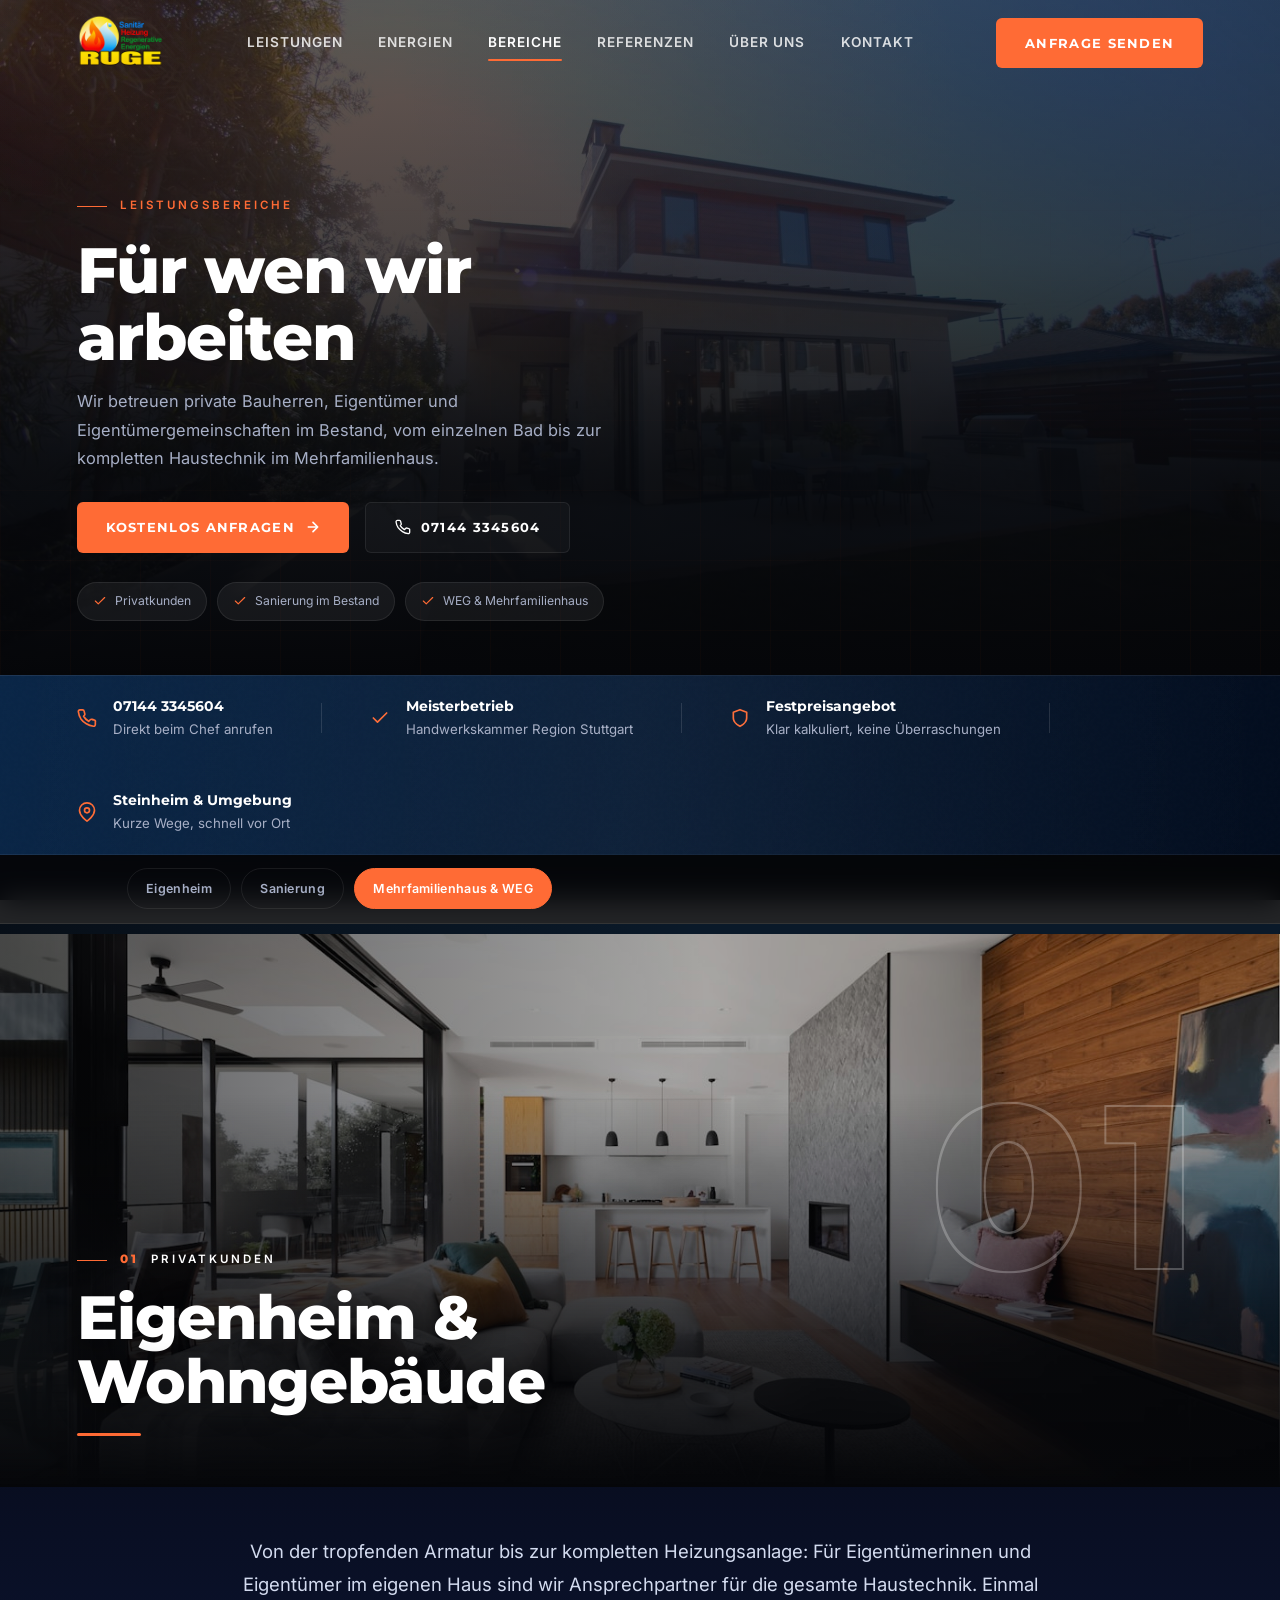
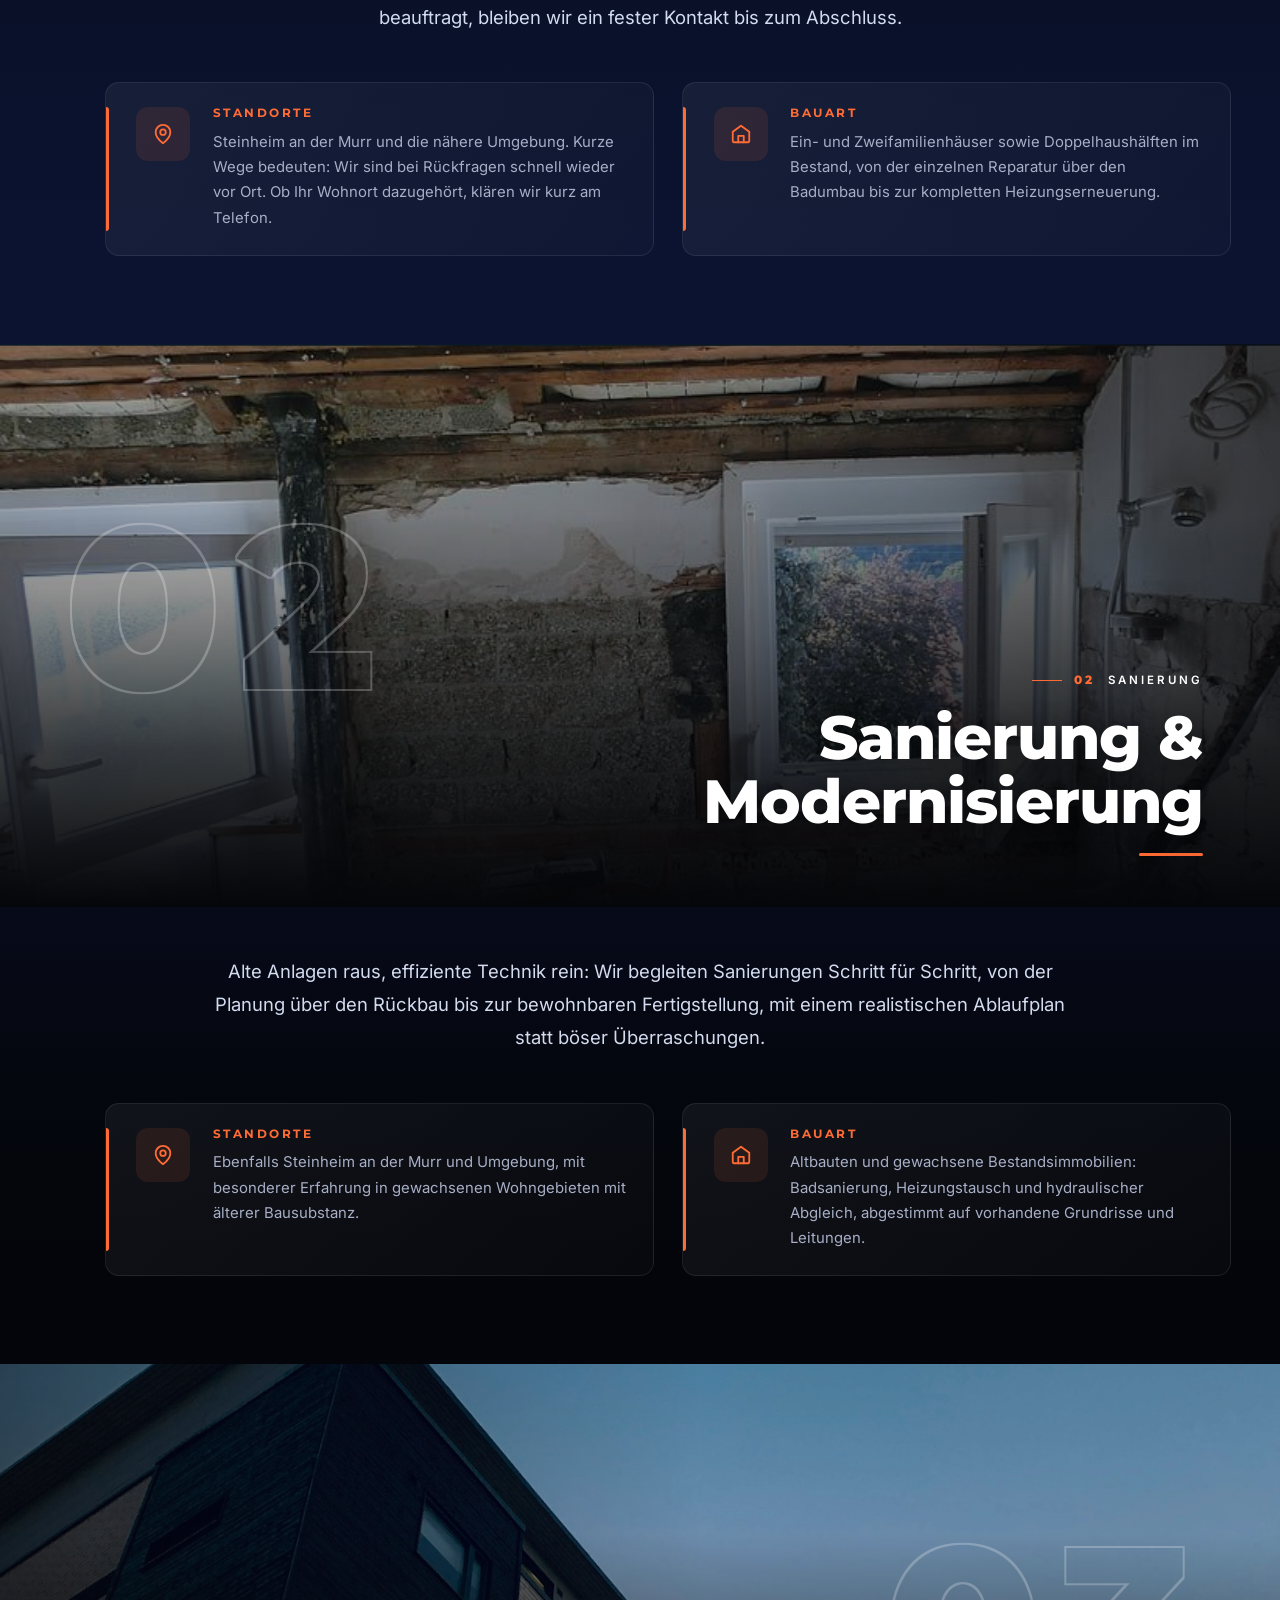
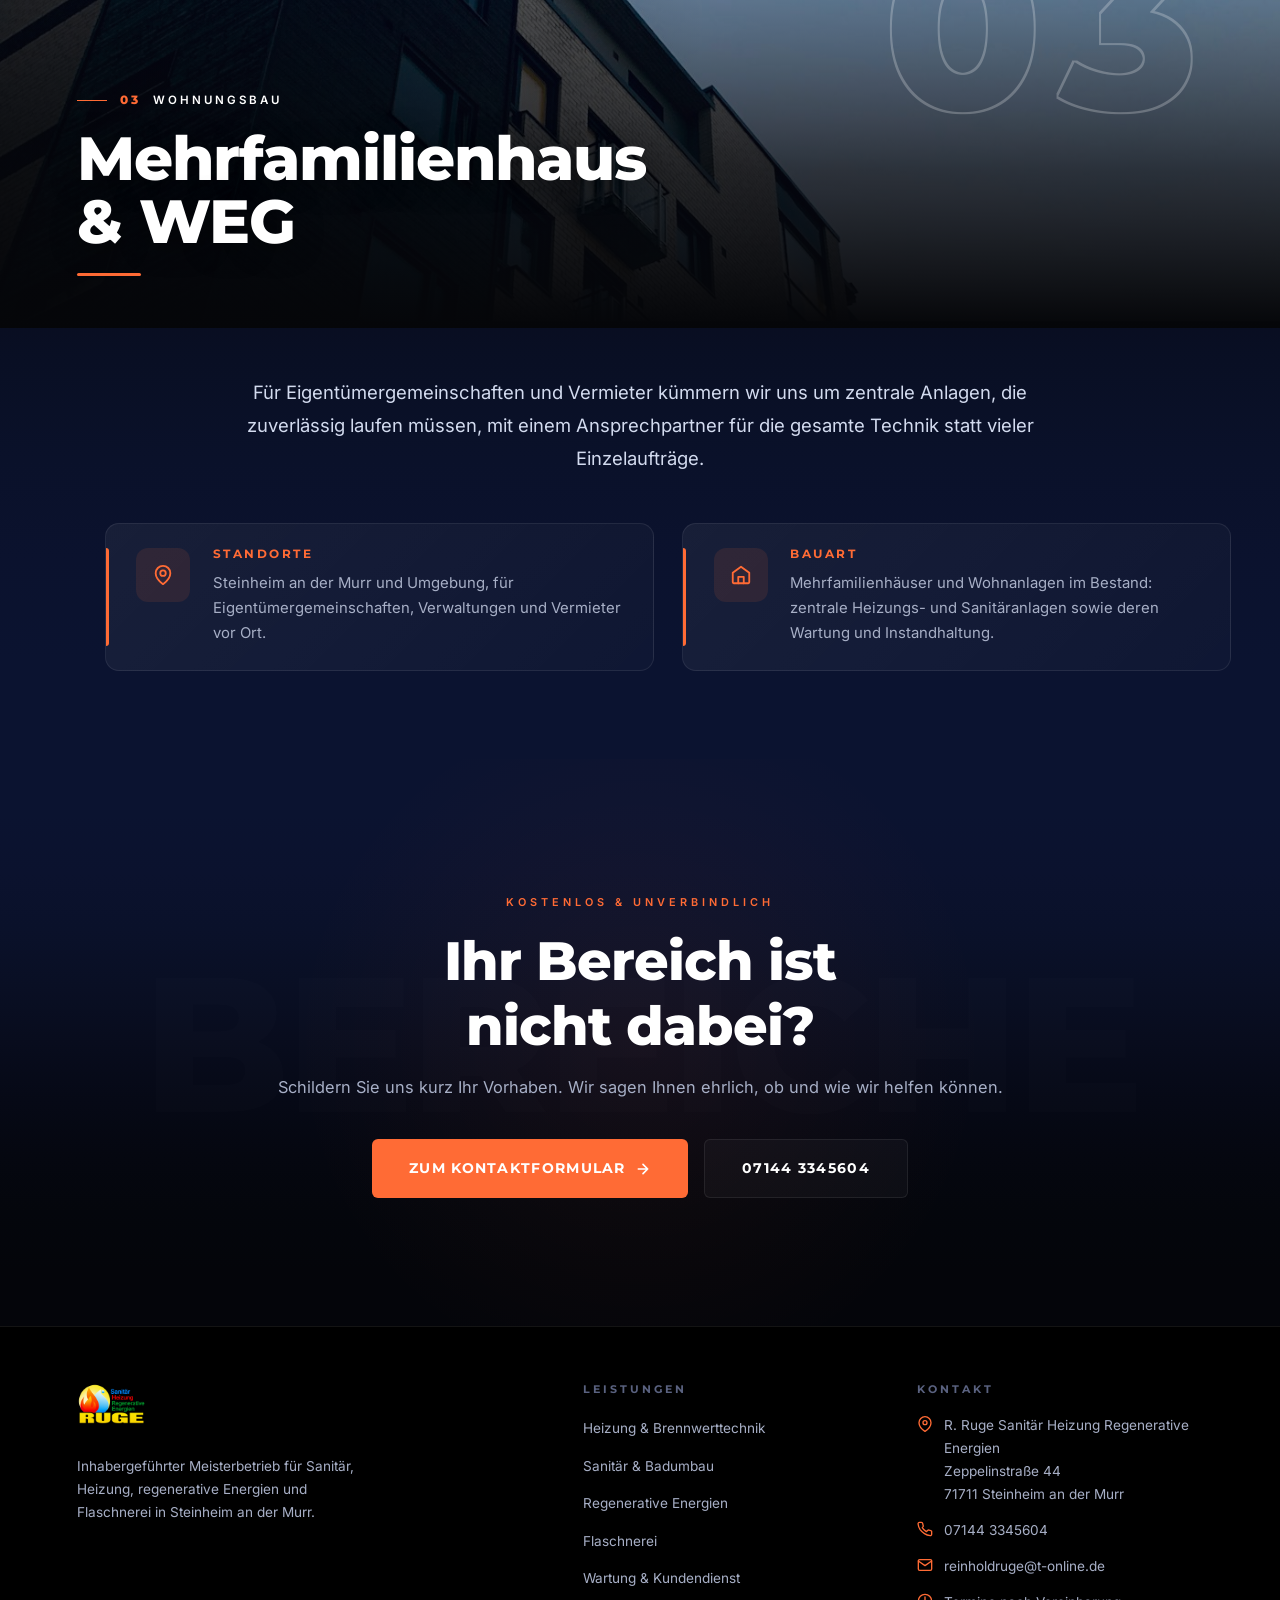
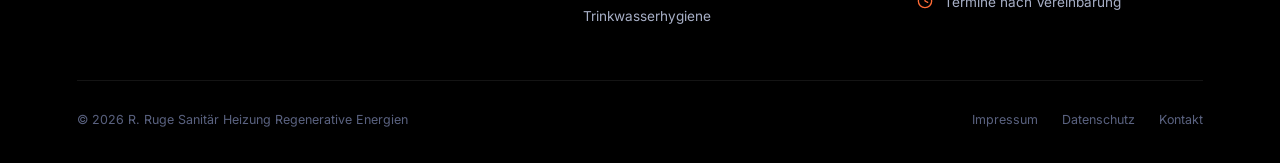
==== commit f81b5617: "Add files via upload" ====
--- a/bereiche.html
+++ b/bereiche.html
@@ -1,910 +1,904 @@
-<!DOCTYPE html>
-<html lang="de">
-<head>
-<meta charset="UTF-8" />
-<meta name="viewport" content="width=device-width, initial-scale=1, viewport-fit=cover" />
-<title>Bereiche: Für wen wir arbeiten | R. Ruge Sanitär Heizung Regenerative Energien</title>
-<meta name="description" content="R. Ruge betreut Eigenheime, Sanierungen im Bestand sowie Mehrfamilienhäuser und WEG in Steinheim an der Murr und Umgebung, mit Standorten und Bauart je Bereich." />
-<meta name="theme-color" content="#01328F" />
-<meta name="robots" content="noindex" />
-<link rel="icon" type="image/png" href="../favicon.ruge.png" />
-<link rel="apple-touch-icon" href="../favicon.ruge.png" />
-
-<meta property="og:type" content="website" />
-<meta property="og:locale" content="de_DE" />
-<meta property="og:title" content="Bereiche | R. Ruge Sanitär Heizung Regenerative Energien" />
-<meta property="og:description" content="Die drei Bereiche, in denen R. Ruge in Steinheim an der Murr und Umgebung arbeitet: Eigenheim, Sanierung im Bestand und Mehrfamilienhaus &amp; WEG." />
-<meta property="og:image" content="../eigenheim-wohnraum.jpg" />
-
-<link rel="preload" href="../inter-400-latin.woff2" as="font" type="font/woff2" crossorigin />
-<link rel="preload" href="../montserrat-800-latin.woff2" as="font" type="font/woff2" crossorigin />
-<link rel="stylesheet" href="../fonts.css" />
-<script>document.documentElement.classList.add('js');</script>
-
-<style>
-  :root {
-    --orange:        #FF6B35;
-    --orange-dark:   #E85A28;
-    --orange-glow:   rgba(255, 107, 53, 0.3);
-    --brand-blue:    #0A2647;
-    --brand-blue-d:  #030D1E;
-    --navy:          #050609;
-    --navy-blue:     #0b1330;
-    --navy-mid:      #07091a;
-    --navy-mid-blue: #0e1638;
-    --navy-light:    #101733;
-    --card-bg:       #0a0e20;
-
-    /* ── Sektions-Welle: durchlaufender Verlauf über die ganze Seite ──
-       up   = dunkel oben → blau unten
-       down = blau oben   → dunkel unten
-       full = dunkel → blau → dunkel (für einzeln stehende Sektionen)
-       Aufeinanderfolgende Sektionen wechseln sich ab, dadurch treffen an
-       jeder Naht immer zwei identische Farben aufeinander und die Kante
-       verschwindet. Die Stopps folgen einer Smootherstep-Kurve, damit die
-       Steigung an beiden Enden fast null ist (kein sichtbarer Knick). */
-    --wave-up: linear-gradient(to bottom,
-      #04050a 0%, #04050a 10%, #04060c 20%, #050710 30%, #060916 40%,
-      #080c1d 50%, #090f24 60%, #0a112a 70%, #0b122e 80%, #0b1330 90%, #0b1330 100%);
-    --wave-down: linear-gradient(to top,
-      #04050a 0%, #04050a 10%, #04060c 20%, #050710 30%, #060916 40%,
-      #080c1d 50%, #090f24 60%, #0a112a 70%, #0b122e 80%, #0b1330 90%, #0b1330 100%);
-    --wave-full: linear-gradient(to bottom,
-      #04050a 0%,  #04050a 5%,  #04060c 10%, #050710 15%, #060916 20%,
-      #080c1d 25%, #090f24 30%, #0a112a 35%, #0b122e 40%, #0b1330 45%,
-      #0b1330 55%, #0b122e 60%, #0a112a 65%, #090f24 70%, #080c1d 75%,
-      #060916 80%, #050710 85%, #04060c 90%, #04050a 95%, #04050a 100%);
-    --surface:       rgba(255,255,255,0.04);
-    --border:        rgba(255,255,255,0.08);
-    --text-primary:  #FFFFFF;
-    --text-secondary:#A7AFC6;
-    --text-muted:    #5A6280;
-    --header-h: 86px;
-  }
-  *, *::before, *::after { margin: 0; padding: 0; box-sizing: border-box; }
-  html { scroll-behavior: smooth; scroll-padding-top: calc(var(--header-h) + 56px); }
-  body {
-    font-family: 'Inter', system-ui, sans-serif;
-    background: linear-gradient(165deg, var(--navy) 0%, var(--navy-blue) 45%, var(--navy) 100%);
-    background-attachment: fixed;
-    color: var(--text-primary);
-    line-height: 1.7;
-    overflow-x: hidden;
-  }
-  h1, h2, h3, h4 { font-family: 'Montserrat', sans-serif; line-height: 1.2; text-wrap: balance; }
-  img, svg { max-width: 100%; }
-  img { height: auto; display: block; }
-  a { color: inherit; }
-
-  ::-webkit-scrollbar { width: 6px; }
-  ::-webkit-scrollbar-track { background: var(--navy); }
-  ::-webkit-scrollbar-thumb { background: var(--orange); border-radius: 3px; }
-  ::selection { background: var(--orange); color: #fff; }
-  :focus-visible { outline: 2px solid var(--orange); outline-offset: 3px; border-radius: 3px; }
-
-  .skip-link {
-    position: absolute; left: -9999px; top: 0; z-index: 2000;
-    background: var(--orange); color: #fff; padding: 0.8rem 1.4rem; font-weight: 600; text-decoration: none;
-  }
-  .skip-link:focus { left: 12px; top: 12px; }
-
-  body::before {
-    content: ''; position: fixed; inset: 0;
-    background-image: url("data:image/svg+xml,%3Csvg viewBox='0 0 256 256' xmlns='http://www.w3.org/2000/svg'%3E%3Cfilter id='noise'%3E%3CfeTurbulence type='fractalNoise' baseFrequency='0.9' numOctaves='4' stitchTiles='stitch'/%3E%3C/filter%3E%3Crect width='100%25' height='100%25' filter='url(%23noise)' opacity='0.03'/%3E%3C/svg%3E");
-    pointer-events: none; z-index: 1; opacity: 0.4;
-  }
-  .cursor-glow {
-    position: fixed; width: 420px; height: 420px; border-radius: 50%;
-    background: radial-gradient(circle, rgba(255,107,53,0.07) 0%, transparent 70%);
-    pointer-events: none; transform: translate(-50%, -50%);
-    z-index: 9999; transition: opacity 0.3s ease;
-  }
-
-  /* ── BUTTONS ── */
-  .btn-primary {
-    background: var(--orange); color: white;
-    padding: 0.85rem 1.8rem; border-radius: 6px; text-decoration: none;
-    font-family: 'Montserrat', sans-serif; font-weight: 700; font-size: 0.82rem;
-    letter-spacing: 1.3px; text-transform: uppercase; border: none; cursor: pointer;
-    transition: all 0.3s ease; position: relative; overflow: hidden;
-    display: inline-flex; align-items: center; gap: 0.6rem;
-  }
-  .btn-primary svg { width: 16px; height: 16px; flex-shrink: 0; }
-  .btn-primary::before {
-    content: ''; position: absolute; top: 0; left: -100%; width: 100%; height: 100%;
-    background: linear-gradient(90deg, transparent, rgba(255,255,255,0.2), transparent);
-    transition: left 0.5s ease;
-  }
-  .btn-primary:hover { background: var(--orange-dark); transform: translateY(-2px); box-shadow: 0 8px 28px var(--orange-glow); }
-  .btn-primary:hover::before { left: 100%; }
-  .btn-outline {
-    background: rgba(255,255,255,0.03); color: var(--text-primary);
-    padding: 0.85rem 1.8rem; border-radius: 6px; text-decoration: none;
-    font-family: 'Montserrat', sans-serif; font-weight: 700; font-size: 0.82rem;
-    letter-spacing: 1.3px; text-transform: uppercase; border: 1px solid var(--border);
-    cursor: pointer; transition: all 0.3s ease; display: inline-flex; align-items: center; gap: 0.6rem;
-  }
-  .btn-outline svg { width: 16px; height: 16px; flex-shrink: 0; }
-  .btn-outline:hover { border-color: var(--orange); color: var(--orange); box-shadow: 0 0 22px var(--orange-glow); }
-
-  /* ── HEADER ── */
-  header.site-header {
-    position: fixed; top: 0; left: 0; right: 0; z-index: 1000;
-    background: transparent; border-bottom: 1px solid transparent;
-    transition: background 0.4s ease, box-shadow 0.3s ease, border-color 0.4s ease, backdrop-filter 0.4s ease;
-  }
-  header.site-header.scrolled {
-    background: linear-gradient(100deg, var(--brand-blue) 0%, var(--brand-blue-d) 100%);
-    backdrop-filter: blur(16px);
-    border-bottom: 1px solid rgba(255,255,255,0.1);
-    box-shadow: 0 12px 34px rgba(0,0,0,0.45);
-  }
-  .header-inner {
-    max-width: 1320px; margin-inline: auto;
-    min-height: var(--header-h);
-    padding: 0.6rem 6%; display: flex; align-items: center; justify-content: space-between; gap: 1.5rem;
-  }
-  .logo { display: inline-flex; align-items: center; flex-shrink: 0; }
-  .logo img { height: 58px; width: auto; transition: height 0.3s ease; }
-  .header-nav { display: flex; align-items: center; gap: 2.2rem; }
-  .header-nav a {
-    color: rgba(255,255,255,0.82); text-decoration: none; font-size: 0.85rem;
-    font-weight: 600; letter-spacing: 1px; text-transform: uppercase;
-    transition: color 0.3s; position: relative; padding: 0.3rem 0;
-  }
-  .header-nav a::after {
-    content: ''; position: absolute; bottom: -2px; left: 0;
-    width: 0; height: 2px; background: var(--orange); border-radius: 2px; transition: width 0.3s;
-  }
-  .header-nav a:hover, .header-nav a[aria-current="page"] { color: #fff; }
-  .header-nav a:hover::after, .header-nav a[aria-current="page"]::after { width: 100%; }
-  .hamburger {
-    display: none; flex-direction: column; gap: 5px; cursor: pointer; padding: 4px;
-    background: none; border: 0;
-  }
-  .hamburger span { width: 24px; height: 2px; background: #fff; border-radius: 2px; transition: all 0.3s; display: block; }
-  .hamburger[aria-expanded="true"] span:nth-child(1) { transform: translateY(7px) rotate(45deg); }
-  .hamburger[aria-expanded="true"] span:nth-child(2) { opacity: 0; }
-  .hamburger[aria-expanded="true"] span:nth-child(3) { transform: translateY(-7px) rotate(-45deg); }
-  .mobile-nav {
-    position: fixed; inset: 0; background: rgba(5,6,9,0.97); backdrop-filter: blur(20px);
-    z-index: 999; display: flex; flex-direction: column; align-items: center; justify-content: center; gap: 1.6rem;
-    transform: translateX(100%); transition: transform 0.4s cubic-bezier(0.77,0,0.175,1);
-    padding: 2rem;
-  }
-  .mobile-nav.open { transform: translateX(0); }
-  .mobile-nav a {
-    font-family: 'Montserrat', sans-serif; font-size: 1.5rem; font-weight: 800;
-    color: var(--text-primary); text-decoration: none; text-transform: uppercase;
-    letter-spacing: 2px; transition: color 0.3s;
-  }
-  .mobile-nav a:hover { color: var(--orange); }
-  .mobile-nav .mobile-actions { display: flex; flex-direction: column; gap: 0.9rem; margin-top: 1rem; align-items: center; }
-  .mobile-nav .mobile-actions .btn-primary,
-  .mobile-nav .mobile-actions .btn-outline {
-    padding: 0.55rem 1.1rem; font-size: 0.68rem; letter-spacing: 0.8px; white-space: nowrap;
-  }
-  .mobile-meta { margin-top: 1.5rem; font-size: 0.82rem; color: var(--text-secondary); text-align: center; line-height: 1.8; }
-
-  /* ── SECTION COMMONS ── */
-  section { position: relative; z-index: 1; }
-  .section-eyebrow {
-    display: inline-flex; align-items: center; gap: 0.7rem;
-    font-size: 0.68rem; font-weight: 600; letter-spacing: 4px; text-transform: uppercase;
-    color: var(--orange); margin-bottom: 1rem;
-  }
-  .chip {
-    display: inline-flex; align-items: center; gap: 0.5rem;
-    padding: 0.5rem 0.95rem; background: rgba(255,255,255,0.06); border: 1px solid var(--border);
-    border-radius: 100px; font-size: 0.76rem; color: var(--text-secondary); backdrop-filter: blur(6px);
-  }
-  .chip svg { width: 14px; height: 14px; stroke: var(--orange); flex-shrink: 0; }
-
-  /* ── SEITEN-HERO ── */
-  .svc-hero { position: relative; min-height: clamp(620px, 75vh, 820px); display: flex; align-items: flex-end; overflow: hidden; }
-  .svc-hero-media { position: absolute; inset: 0; z-index: 0; background: var(--navy-mid-blue); }
-  .svc-hero-media video, .svc-hero-media img { width: 100%; height: 100%; object-fit: cover; object-position: 50% 50%; filter: brightness(0.42); }
-  .svc-hero-media video { display: none; }
-  @media (min-width: 769px) {
-    .svc-hero-media video { display: block; }
-    .svc-hero-media img.svc-hero-photo { display: none; }
-  }
-  .svc-hero-scrim {
-    position: absolute; inset: 0; z-index: 1;
-    background:
-      linear-gradient(to top, rgba(5,6,9,1) 0%, rgba(5,6,9,0.82) 30%, rgba(5,6,9,0.4) 62%, rgba(5,6,9,0.18) 100%),
-      radial-gradient(ellipse at 18% 15%, rgba(255,107,53,0.14) 0%, transparent 50%),
-      radial-gradient(ellipse at 85% 10%, rgba(1,50,143,0.22) 0%, transparent 45%);
-  }
-  .svc-hero-grid {
-    position: absolute; inset: 0; z-index: 2;
-    background-image: linear-gradient(rgba(255,107,53,0.04) 1px, transparent 1px),
-                      linear-gradient(90deg, rgba(255,107,53,0.04) 1px, transparent 1px);
-    background-size: 70px 70px;
-    mask-image: linear-gradient(to top, rgba(0,0,0,0.7) 0%, transparent 75%);
-  }
-  .svc-hero-content { position: relative; z-index: 3; padding: calc(var(--header-h) + 2.5rem) 6% 3.4rem; max-width: 880px; width: 100%; }
-  /* Flache Fenster: Innenabstand reduzieren, damit der Inhalt in die einheitliche Hero-Höhe passt */
-  @media (min-width: 769px) and (max-height: 800px) {
-    .svc-hero-content { padding-top: calc(var(--header-h) + 1.5rem); padding-bottom: 2.6rem; }
-  }
-  .svc-hero-content .hero-eyebrow {
-    display: flex; align-items: center; gap: 0.8rem;
-    font-size: 0.72rem; font-weight: 600; letter-spacing: 3px; text-transform: uppercase;
-    color: var(--orange); margin-bottom: 1.3rem;
-    opacity: 0; transform: translateY(20px); animation: fadeUp 0.8s ease 0.15s forwards;
-  }
-  .svc-hero-content .hero-eyebrow::before { content: ''; width: 30px; height: 1px; background: var(--orange); flex-shrink: 0; }
-  .svc-hero-content h1 {
-    font-size: clamp(2.3rem, 5vw, 4rem); font-weight: 800; line-height: 1.05;
-    letter-spacing: -1px; margin-bottom: 1rem;
-    opacity: 0; transform: translateY(28px); animation: fadeUp 0.8s ease 0.3s forwards;
-  }
-  .svc-hero-content .hero-sub {
-    font-size: 1.02rem; color: var(--text-secondary); max-width: 560px;
-    line-height: 1.75; margin-bottom: 1.8rem;
-    opacity: 0; transform: translateY(28px); animation: fadeUp 0.8s ease 0.45s forwards;
-  }
-  .svc-hero-actions {
-    display: flex; gap: 1rem; flex-wrap: wrap; margin-bottom: 1.8rem;
-    opacity: 0; transform: translateY(24px); animation: fadeUp 0.8s ease 0.55s forwards;
-  }
-  .svc-hero-content .hero-chips {
-    list-style: none; display: flex; flex-wrap: wrap; gap: 0.6rem;
-    opacity: 0; transform: translateY(18px); animation: fadeUp 0.8s ease 0.7s forwards;
-  }
-  @keyframes fadeUp { to { opacity: 1; transform: translateY(0); } }
-
-  /* ── INFO BAND ── */
-  .info-band {
-    /* dezent: gleiches Blau wie die Menüleiste statt Orange */
-    background: linear-gradient(100deg, var(--brand-blue) 0%, var(--brand-blue-d) 100%); padding: 1.2rem 6%;
-    border-top: 1px solid rgba(255,255,255,0.08); border-bottom: 1px solid rgba(255,255,255,0.06);
-    display: flex; align-items: center; gap: 3rem; overflow: hidden; position: relative; flex-wrap: wrap;
-  }
-  .info-band::before {
-    content: ''; position: absolute; inset: 0;
-    background: linear-gradient(90deg, transparent, rgba(255,255,255,0.035), transparent);
-    animation: shimmer 3.5s infinite;
-  }
-  @keyframes shimmer { from { transform: translateX(-100%); } to { transform: translateX(100%); } }
-  .info-item { display: flex; align-items: center; gap: 1rem; white-space: nowrap; text-decoration: none; color: #fff; }
-  .info-item svg { width: 20px; height: 20px; stroke: var(--orange); flex-shrink: 0; }
-  .info-item strong { font-family: 'Montserrat', sans-serif; font-size: 0.85rem; font-weight: 700; display: block; }
-  .info-item span { font-size: 0.83rem; color: var(--text-secondary); }
-  .info-item strong { color: #fff; }
-  .info-div { width: 1px; height: 30px; background: rgba(255,255,255,0.12); flex-shrink: 0; }
-
-  /* ── SUB-NAVIGATION (Sprungmarken) ── */
-  .svc-subnav {
-    position: sticky; top: var(--header-h); z-index: 500;
-    background: rgba(5,6,9,0.88); backdrop-filter: blur(14px);
-    border-bottom: 1px solid var(--border);
-  }
-  .svc-subnav-inner {
-    max-width: 1180px; margin-inline: auto; display: flex; gap: 0.6rem;
-    padding: 0.85rem 6%; overflow-x: auto; scrollbar-width: none;
-  }
-  .svc-subnav-inner::-webkit-scrollbar { display: none; }
-  .svc-pill {
-    flex-shrink: 0; display: inline-flex; align-items: center; gap: 0.5rem;
-    padding: 0.55rem 1.15rem; border-radius: 100px; border: 1px solid var(--border);
-    color: var(--text-secondary); text-decoration: none; font-size: 0.78rem; font-weight: 600;
-    letter-spacing: 0.3px; white-space: nowrap; transition: all 0.25s;
-  }
-  .svc-pill:hover { color: #fff; border-color: rgba(255,107,53,0.4); }
-  .svc-pill.active { background: var(--orange); border-color: var(--orange); color: #fff; }
-
-  /* ── BEREICH-SEKTIONEN ── */
-  /* Welle: bereich → alt → bereich → cta → footer laufen durch */
-  .bereich-section { background: var(--wave-up); scroll-margin-top: calc(var(--header-h) + 56px); }
-  .bereich-section.alt { background: var(--wave-down); }
-
-  /* Titelbild: die Überschrift sitzt im Foto */
-  .bereich-media { position: relative; width: 100%; height: clamp(380px, 44vw, 600px); overflow: hidden; background: #0a1929; }
-  .bereich-media img { width: 100%; height: 100%; object-fit: cover; display: block; filter: brightness(0.72); transition: transform 1.2s cubic-bezier(0.4,0,0.2,1); }
-  .bereich-section:hover .bereich-media img { transform: scale(1.04); }
-  .bereich-media::after {
-    content: ''; position: absolute; inset: 0; pointer-events: none;
-    background:
-      linear-gradient(to bottom, rgba(5,6,9,0) 30%, rgba(5,6,9,0.7) 72%, rgba(5,6,9,1) 100%),
-      linear-gradient(to right, rgba(5,6,9,0.55) 0%, rgba(5,6,9,0) 55%);
-  }
-  .bereich-section.alt .bereich-media::after {
-    background:
-      linear-gradient(to bottom, rgba(5,6,9,0) 30%, rgba(5,6,9,0.7) 72%, rgba(5,6,9,1) 100%),
-      linear-gradient(to left, rgba(5,6,9,0.55) 0%, rgba(5,6,9,0) 55%);
-  }
-  .bereich-title {
-    position: absolute; left: 0; right: 0; bottom: clamp(2rem, 4vw, 3.4rem); z-index: 2;
-    padding-inline: 6%;
-  }
-  .bereich-title-inner { max-width: 1180px; margin-inline: auto; }
-  .bereich-section.alt .bereich-title-inner { text-align: right; }
-  .bereich-eyebrow {
-    display: inline-flex; align-items: center; gap: 0.8rem; margin-bottom: 1rem;
-    font-size: 0.72rem; font-weight: 700; letter-spacing: 3px; text-transform: uppercase; color: #fff;
-  }
-  .bereich-eyebrow::before { content: ''; width: 30px; height: 1px; background: var(--orange); }
-  .bereich-eyebrow b { color: var(--orange); font-family: 'Montserrat', sans-serif; font-weight: 800; }
-  .bereich-title h2 {
-    font-size: clamp(2.2rem, 5vw, 3.8rem); font-weight: 800; line-height: 1.05;
-    letter-spacing: -1px; text-shadow: 0 4px 30px rgba(0,0,0,0.45);
-  }
-  .bereich-title h2::after {
-    content: ''; display: block; width: 64px; height: 3px; border-radius: 2px;
-    background: var(--orange); margin-top: 1.2rem;
-  }
-  .bereich-section.alt .bereich-title h2::after { margin-left: auto; }
-  /* Titel bleibt links (bzw. rechts bei .alt) und läuft nie in die große Nummer */
-  .bereich-title-inner > * { max-width: 58%; }
-  .bereich-section.alt .bereich-title h2 { margin-left: auto; }
-  /* Umriss-Nummer: Laufweite, damit sich die Konturen der Ziffern nicht berühren/kreuzen */
-  .bereich-num-bg {
-    position: absolute; right: 5%; top: 50%; transform: translateY(-58%); z-index: 1;
-    font-family: 'Montserrat', sans-serif; font-weight: 800; font-size: clamp(8rem, 18vw, 16rem);
-    line-height: 1; letter-spacing: 0.08em; color: #fff;
-    /* SVG-Filter #num-outline: nur der echte Außenrand, keine inneren Glyphen-Überlappungen */
-    filter: url(#num-outline); opacity: 0.24;
-    pointer-events: none; user-select: none;
-  }
-  .bereich-section.alt .bereich-num-bg { right: auto; left: 5%; }
-
-  .bereich-body { padding: 3rem 6% 5.5rem; }
-  .bereich-inner { max-width: 1180px; margin-inline: auto; position: relative; }
-
-  /* Fließtext oben, Kacheln zentriert darunter */
-  .bereich-split { display: grid; grid-template-columns: 1fr; gap: clamp(2rem, 4vw, 3rem); }
-  .bereich-text { max-width: 860px; margin-inline: auto; text-align: center; }
-  .bereich-intro { color: #D3DBEF; font-size: 1.15rem; line-height: 1.8; }
-  .bereich-tiles { display: grid; grid-template-columns: 1fr 1fr; gap: 1.8rem; }
-  .bereich-tile {
-    position: relative; overflow: hidden;
-    display: flex; align-items: flex-start; gap: 1.4rem;
-    padding: 1.5rem 1.6rem 1.5rem 1.9rem; border-radius: 14px;
-    background: linear-gradient(135deg, rgba(255,255,255,0.055) 0%, rgba(255,255,255,0.02) 100%);
-    border: 1px solid var(--border);
-    transition: border-color 0.3s, transform 0.3s, background 0.3s;
-  }
-  .bereich-tile::before {
-    content: ''; position: absolute; left: 0; top: 1.5rem; bottom: 1.5rem; width: 3px;
-    border-radius: 0 3px 3px 0; background: var(--orange); transition: top 0.3s, bottom 0.3s;
-  }
-  .bereich-tile:hover { border-color: rgba(255,107,53,0.35); transform: translateX(4px); }
-  .bereich-tile:hover::before { top: 0; bottom: 0; }
-  .bereich-tile h3 {
-    font-size: 0.72rem; font-weight: 700; letter-spacing: 2.5px; text-transform: uppercase;
-    color: var(--orange); margin-bottom: 0.55rem;
-  }
-  .bereich-tile p { font-size: 0.93rem; color: var(--text-secondary); line-height: 1.7; }
-  .bereich-tile-icon {
-    flex-shrink: 0; width: 54px; height: 54px; border-radius: 12px;
-    display: flex; align-items: center; justify-content: center;
-    background: rgba(255,107,53,0.1); transition: background 0.3s;
-  }
-  .bereich-tile-icon svg { width: 22px; height: 22px; stroke: var(--orange); transition: stroke 0.3s; }
-  .bereich-tile:hover .bereich-tile-icon { background: var(--orange); }
-  .bereich-tile:hover .bereich-tile-icon svg { stroke: #fff; }
-
-  /* ── CTA ── */
-  .cta-section {
-    padding: 8rem 6%; text-align: center; position: relative; overflow: hidden;
-    background: var(--wave-down);
-  }
-  .cta-section::before {
-    content: 'BEREICHE'; position: absolute; top: 50%; left: 50%; transform: translate(-50%, -50%);
-    font-family: 'Montserrat', sans-serif; font-size: 15vw; font-weight: 800;
-    color: rgba(255,255,255,0.013); white-space: nowrap; pointer-events: none; letter-spacing: -5px;
-  }
-  .cta-section::after {
-    content: ''; position: absolute; top: 50%; left: 50%; transform: translate(-50%, -50%);
-    width: 700px; height: 700px; border-radius: 50%;
-    background: radial-gradient(circle, rgba(255,107,53,0.06) 0%, transparent 70%); pointer-events: none;
-  }
-  .cta-inner { position: relative; z-index: 2; }
-  .cta-section h2 { font-size: clamp(2.1rem, 4.4vw, 3.4rem); font-weight: 800; margin-bottom: 1rem; letter-spacing: -1px; }
-  .cta-section p { color: var(--text-secondary); font-size: 1.02rem; margin-bottom: 2.3rem; }
-  .cta-actions { display: flex; gap: 1rem; justify-content: center; flex-wrap: wrap; }
-  .cta-actions .btn-primary, .cta-actions .btn-outline { padding: 1.05rem 2.3rem; font-size: 0.88rem; }
-
-  /* ── FOOTER ── */
-  /* Seitenabschluss: durchgehend schwarz, kein Verlauf */
-  footer.site-footer { background: #000; border-top: 1px solid var(--border); padding: 3.5rem 6% 2rem; }
-  .footer-top { display: grid; grid-template-columns: 1.6fr 1fr 1fr; gap: 3rem; padding-bottom: 2.5rem; border-bottom: 1px solid var(--border); margin-bottom: 1.8rem; }
-  .footer-logo { display: inline-block; margin-bottom: 1.1rem; }
-  .footer-logo img { height: 46px; width: auto; }
-  .footer-brand p { font-size: 0.85rem; color: var(--text-secondary); line-height: 1.7; max-width: 300px; }
-  .footer-col h4 { font-size: 0.68rem; letter-spacing: 3px; text-transform: uppercase; color: var(--text-muted); margin-bottom: 1.1rem; }
-  .footer-col ul { list-style: none; }
-  .footer-col ul li { margin-bottom: 0.65rem; }
-  .footer-col ul li a { color: var(--text-secondary); text-decoration: none; font-size: 0.85rem; transition: color 0.3s; }
-  .footer-col ul li a:hover { color: var(--orange); }
-  .footer-contact { display: flex; flex-direction: column; gap: 0.8rem; }
-  .f-row { display: flex; align-items: flex-start; gap: 0.7rem; font-size: 0.85rem; color: var(--text-secondary); }
-  .f-row svg { width: 16px; height: 16px; stroke: var(--orange); flex-shrink: 0; margin-top: 2px; }
-  .f-row a { color: var(--text-secondary); text-decoration: none; transition: color 0.3s; }
-  .f-row a:hover { color: var(--orange); }
-  .footer-bottom { display: flex; align-items: center; justify-content: space-between; flex-wrap: wrap; gap: 1rem; }
-  .footer-bottom p { font-size: 0.78rem; color: var(--text-muted); }
-  .footer-bottom-links { display: flex; gap: 1.5rem; }
-  .footer-bottom-links a { color: var(--text-muted); text-decoration: none; font-size: 0.78rem; transition: color 0.3s; }
-  .footer-bottom-links a:hover { color: var(--orange); }
-
-  /* ── MOBILE ACTION BAR ── */
-  .action-bar {
-    display: none; position: fixed; left: 0; right: 0; bottom: 0; z-index: 900;
-    background: rgba(5,6,9,0.92); backdrop-filter: blur(14px);
-    border-top: 1px solid var(--border);
-    padding: 0.7rem 5%; gap: 0.7rem;
-  }
-  .action-bar a {
-    flex: 1; min-width: 0; display: flex; align-items: center; justify-content: center; gap: 0.4rem;
-    padding: 0.85rem 0.5rem; border-radius: 8px; text-decoration: none; white-space: nowrap;
-    font-family: 'Montserrat', sans-serif; font-weight: 700; font-size: 0.76rem;
-    letter-spacing: 0.3px; text-transform: uppercase;
-  }
-  .action-bar svg { width: 16px; height: 16px; }
-  .ab-call { background: rgba(255,255,255,0.06); color: #fff; border: 1px solid var(--border); }
-  .ab-mail { background: var(--orange); color: #fff; }
-
-  /* ── REVEAL ANIMATIONEN ── */
-  .reveal { opacity: 0; transform: translateY(40px); transition: opacity 0.7s ease, transform 0.7s ease; }
-  .reveal.visible { opacity: 1; transform: translateY(0); }
-
-  /* ── RESPONSIVE ── */
-  @media (max-width: 1024px) {
-    .footer-top { grid-template-columns: 1fr 1fr; }
-    .bereich-tiles { grid-template-columns: 1fr; gap: 1rem; }
-  }
-  @media (max-width: 768px) {
-    :root { --header-h: 68px; }
-    .logo img { height: 42px; }
-    .header-nav, .header-inner .btn-primary { display: none; }
-    .hamburger { display: flex; }
-    .svc-hero { min-height: 60vh; }
-    .bereich-body { padding: 1.8rem 6% 3.6rem; }
-    .bereich-num-bg { display: none; }
-    .bereich-media { height: clamp(300px, 85vw, 420px); }
-    .bereich-section.alt .bereich-title-inner { text-align: left; }
-    .bereich-section.alt .bereich-title h2::after { margin-left: 0; }
-    .bereich-section.alt .bereich-media::after {
-      background: linear-gradient(to bottom, rgba(5,6,9,0) 30%, rgba(5,6,9,0.7) 72%, rgba(5,6,9,1) 100%);
-    }
-    .bereich-title-inner > * { max-width: none; }
-    .bereich-intro { font-size: 1.05rem; }
-    .info-band { flex-direction: column; align-items: flex-start; gap: 1.2rem; }
-    .info-div { display: none; }
-    .footer-top { grid-template-columns: 1fr; }
-    .footer-bottom { flex-direction: column; text-align: center; }
-    .cta-actions, .svc-hero-actions { flex-direction: column; align-items: stretch; text-align: center; }
-    .action-bar { display: flex; }
-    body { padding-bottom: 68px; }
-    .cursor-glow { display: none; }
-  }
-</style>
-<link rel="stylesheet" href="../motion.css" />
-<link rel="stylesheet" href="motion.v2.css" />
-</head>
-
-<body>
-<a class="skip-link" href="#main">Zum Inhalt springen</a>
-<div class="cursor-glow" id="cursorGlow"></div>
-
-<!-- ══ MOBILE NAV ══ -->
-<nav class="mobile-nav" id="mobileNav" aria-label="Mobile Navigation">
-  <a href="leistungen.v2.html">Leistungen</a>
-  <a href="energien.v2.html">Regenerative Energien</a>
-  <a href="bereiche.v2.html">Bereiche</a>
-  <a href="referenzen.v2.html">Referenzen</a>
-  <a href="ueber-uns.v2.html">Über uns</a>
-  <a href="kontakt.v2.php">Kontakt</a>
-  <div class="mobile-actions">
-    <a href="kontakt.v2.php" class="btn-primary">Anfrage senden</a>
-    <a href="tel:+4971443345604" class="btn-outline">07144 3345604</a>
-  </div>
-  <div class="mobile-meta">
-    R. Ruge Sanitär Heizung Regenerative Energien<br />
-    Zeppelinstraße 44 · 71711 Steinheim an der Murr
-  </div>
-</nav>
-
-<!-- ══ HEADER ══ -->
-<header class="site-header" id="header">
-  <div class="header-inner">
-    <a href="index.v2.html" class="logo" aria-label="Zur Startseite von R. Ruge">
-      <img src="../logo-ruge.png" width="712" height="424" alt="Logo R. Ruge Sanitär Heizung Regenerative Energien" />
-    </a>
-    <nav class="header-nav" aria-label="Hauptnavigation">
-      <a href="leistungen.v2.html">Leistungen</a>
-      <a href="energien.v2.html">Energien</a>
-      <a href="bereiche.v2.html" aria-current="page">Bereiche</a>
-      <a href="referenzen.v2.html">Referenzen</a>
-      <a href="ueber-uns.v2.html">Über uns</a>
-      <a href="kontakt.v2.php">Kontakt</a>
-    </nav>
-    <a href="kontakt.v2.php" class="btn-primary">Anfrage senden</a>
-    <button class="hamburger" id="hamburger" type="button" aria-label="Menü öffnen" aria-expanded="false" aria-controls="mobileNav">
-      <span></span><span></span><span></span>
-    </button>
-  </div>
-</header>
-
-<!-- Filter für die Umriss-Nummern: nur der Außenrand, keine inneren Konturen -->
-<svg width="0" height="0" style="position:absolute" aria-hidden="true" focusable="false">
-  <filter id="num-outline" x="-5%" y="-5%" width="110%" height="110%" color-interpolation-filters="sRGB">
-    <feMorphology in="SourceAlpha" operator="dilate" radius="1.5" result="grown" />
-    <feComposite in="grown" in2="SourceAlpha" operator="out" result="ring" />
-    <feFlood flood-color="#ffffff" />
-    <feComposite in2="ring" operator="in" />
-  </filter>
-</svg>
-
-<main id="main">
-
-<!-- ══ SEITEN-HERO ══ -->
-<section class="svc-hero" id="hero">
-  <div class="svc-hero-media">
-    <video autoplay muted loop playsinline preload="auto" poster="../bereiche-hero-poster.jpg" aria-hidden="true">
-      <source media="(min-width: 769px)" src="../bereiche-hero.mp4" type="video/mp4" />
-    </video>
-    <img class="svc-hero-photo" src="../bereiche-hero-poster.jpg" width="1920" height="1080" fetchpriority="high"
-         alt="Modernes Wohnhaus mit Terrasse in der Abenddämmerung" />
-  </div>
-  <div class="svc-hero-scrim"></div>
-  <div class="svc-hero-grid"></div>
-  <div class="svc-hero-content">
-    <p class="hero-eyebrow"><span>Leistungsbereiche</span></p>
-    <h1>Für wen wir<br />arbeiten</h1>
-    <p class="hero-sub">
-      Wir betreuen private Bauherren, Eigentümer und Eigentümergemeinschaften im Bestand,
-      vom einzelnen Bad bis zur kompletten Haustechnik im Mehrfamilienhaus.
-    </p>
-    <div class="svc-hero-actions">
-      <a href="kontakt.v2.php" class="btn-primary">
-        Kostenlos anfragen
-        <svg viewBox="0 0 24 24" fill="none" stroke="currentColor" stroke-width="2.5" stroke-linecap="round" stroke-linejoin="round"><path d="M5 12h14M12 5l7 7-7 7"/></svg>
-      </a>
-      <a href="tel:+4971443345604" class="btn-outline">
-        <svg viewBox="0 0 24 24" fill="none" stroke="currentColor" stroke-width="2" stroke-linecap="round" stroke-linejoin="round"><path d="M22 16.92v3a2 2 0 0 1-2.18 2 19.79 19.79 0 0 1-8.63-3.07A19.5 19.5 0 0 1 4.69 13.1 19.79 19.79 0 0 1 1.62 4.44 2 2 0 0 1 3.6 2.18h3a2 2 0 0 1 2 1.72c.13.96.36 1.9.7 2.81a2 2 0 0 1-.45 2.11L7.91 9.91a16 16 0 0 0 6.09 6.09l1.88-1.88a2 2 0 0 1 2.11-.45c.91.34 1.85.57 2.81.7A2 2 0 0 1 22 16.92z"/></svg>
-        07144 3345604
-      </a>
-    </div>
-    <ul class="hero-chips">
-      <li class="chip"><svg viewBox="0 0 24 24" fill="none" stroke="currentColor" stroke-width="2" stroke-linecap="round" stroke-linejoin="round"><polyline points="20 6 9 17 4 12"/></svg>Privatkunden</li>
-      <li class="chip"><svg viewBox="0 0 24 24" fill="none" stroke="currentColor" stroke-width="2" stroke-linecap="round" stroke-linejoin="round"><polyline points="20 6 9 17 4 12"/></svg>Sanierung im Bestand</li>
-      <li class="chip"><svg viewBox="0 0 24 24" fill="none" stroke="currentColor" stroke-width="2" stroke-linecap="round" stroke-linejoin="round"><polyline points="20 6 9 17 4 12"/></svg>WEG &amp; Mehrfamilienhaus</li>
-    </ul>
-  </div>
-</section>
-
-
-<!-- ══ INFO BAND ══ -->
-<div class="info-band">
-  <a class="info-item" href="tel:+4971443345604">
-    <svg viewBox="0 0 24 24" fill="none" stroke-width="2" stroke-linecap="round" stroke-linejoin="round"><path d="M22 16.92v3a2 2 0 0 1-2.18 2 19.79 19.79 0 0 1-8.63-3.07A19.5 19.5 0 0 1 4.69 13.1 19.79 19.79 0 0 1 1.62 4.44 2 2 0 0 1 3.6 2.18h3a2 2 0 0 1 2 1.72c.127.96.361 1.903.7 2.81a2 2 0 0 1-.45 2.11L7.91 9.91a16 16 0 0 0 6.09 6.09l1.88-1.88a2 2 0 0 1 2.11-.45c.907.339 1.85.573 2.81.7A2 2 0 0 1 22 16.92z"/></svg>
-    <span><strong>07144 3345604</strong><span>Direkt beim Chef anrufen</span></span>
-  </a>
-  <div class="info-div"></div>
-  <div class="info-item">
-    <svg viewBox="0 0 24 24" fill="none" stroke-width="2" stroke-linecap="round" stroke-linejoin="round"><polyline points="20 6 9 17 4 12"/></svg>
-    <span><strong>Meisterbetrieb</strong><span>Handwerkskammer Region Stuttgart</span></span>
-  </div>
-  <div class="info-div"></div>
-  <div class="info-item">
-    <svg viewBox="0 0 24 24" fill="none" stroke-width="2" stroke-linecap="round" stroke-linejoin="round"><path d="M12 22s8-4 8-10V5l-8-3-8 3v7c0 6 8 10 8 10z"/></svg>
-    <span><strong>Festpreisangebot</strong><span>Klar kalkuliert, keine Überraschungen</span></span>
-  </div>
-  <div class="info-div"></div>
-  <div class="info-item">
-    <svg viewBox="0 0 24 24" fill="none" stroke-width="2" stroke-linecap="round" stroke-linejoin="round"><path d="M21 10c0 7-9 13-9 13s-9-6-9-13a9 9 0 0 1 18 0z"/><circle cx="12" cy="10" r="3"/></svg>
-    <span><strong>Steinheim &amp; Umgebung</strong><span>Kurze Wege, schnell vor Ort</span></span>
-  </div>
-</div>
-
-<!-- ══ SPRUNGMARKEN ══ -->
-<nav class="svc-subnav" aria-label="Bereiche Sprungnavigation">
-  <div class="svc-subnav-inner">
-    <a class="svc-pill" href="#eigenheim">Eigenheim</a>
-    <a class="svc-pill" href="#sanierung">Sanierung</a>
-    <a class="svc-pill" href="#mehrfamilienhaus">Mehrfamilienhaus &amp; WEG</a>
-  </div>
-</nav>
-
-<!-- 1 · EIGENHEIM & WOHNGEBÄUDE -->
-<section class="bereich-section" id="eigenheim">
-  <div class="bereich-media">
-    <img src="../eigenheim-wohnraum.jpg" width="1400" height="952" loading="lazy" decoding="async" alt="Modernes, offenes Wohnzimmer mit Küche in einem Eigenheim" />
-    <span class="bereich-num-bg" aria-hidden="true">01</span>
-    <div class="bereich-title">
-      <div class="bereich-title-inner reveal">
-        <p class="bereich-eyebrow"><b>01</b> Privatkunden</p>
-        <h2>Eigenheim &amp;<br />Wohngebäude</h2>
-      </div>
-    </div>
-  </div>
-  <div class="bereich-body">
-    <div class="bereich-inner bereich-split">
-      <div class="bereich-text reveal">
-        <p class="bereich-intro">
-          Von der tropfenden Armatur bis zur kompletten Heizungsanlage: Für Eigentümerinnen
-          und Eigentümer im eigenen Haus sind wir Ansprechpartner für die gesamte Haustechnik.
-          Einmal beauftragt, bleiben wir ein fester Kontakt bis zum Abschluss.
-        </p>
-      </div>
-      <div class="bereich-tiles reveal">
-          <div class="bereich-tile">
-            <span class="bereich-tile-icon" aria-hidden="true"><svg viewBox="0 0 24 24" fill="none" stroke-width="2" stroke-linecap="round" stroke-linejoin="round"><path d="M20 10c0 6-8 12-8 12s-8-6-8-12a8 8 0 0 1 16 0z"/><circle cx="12" cy="10" r="3"/></svg></span>
-            <div>
-            <h3>Standorte</h3>
-            <p>Steinheim an der Murr und die nähere Umgebung. Kurze Wege bedeuten: Wir sind bei Rückfragen schnell wieder vor Ort. Ob Ihr Wohnort dazugehört, klären wir kurz am Telefon.</p>
-            </div>
-          </div>
-          <div class="bereich-tile">
-            <span class="bereich-tile-icon" aria-hidden="true"><svg viewBox="0 0 24 24" fill="none" stroke-width="2" stroke-linecap="round" stroke-linejoin="round"><path d="M3 9.5 12 3l9 6.5V20a1 1 0 0 1-1 1H4a1 1 0 0 1-1-1z"/><path d="M9 21v-7h6v7"/></svg></span>
-            <div>
-            <h3>Bauart</h3>
-            <p>Ein- und Zweifamilienhäuser sowie Doppelhaushälften im Bestand, von der einzelnen Reparatur über den Badumbau bis zur kompletten Heizungserneuerung.</p>
-            </div>
-          </div>
-      </div>
-    </div>
-  </div>
-</section>
-
-<!-- 2 · SANIERUNG & MODERNISIERUNG -->
-<section class="bereich-section alt" id="sanierung">
-  <div class="bereich-media">
-    <img src="../sanierung-rohbau.jpg" width="822" height="600" loading="lazy" decoding="async" alt="Badezimmer im Rohbau während einer Sanierung" />
-    <span class="bereich-num-bg" aria-hidden="true">02</span>
-    <div class="bereich-title">
-      <div class="bereich-title-inner reveal">
-        <p class="bereich-eyebrow"><b>02</b> Sanierung</p>
-        <h2>Sanierung &amp;<br />Modernisierung</h2>
-      </div>
-    </div>
-  </div>
-  <div class="bereich-body">
-    <div class="bereich-inner bereich-split">
-      <div class="bereich-text reveal">
-        <p class="bereich-intro">
-          Alte Anlagen raus, effiziente Technik rein: Wir begleiten Sanierungen Schritt für
-          Schritt, von der Planung über den Rückbau bis zur bewohnbaren Fertigstellung, mit
-          einem realistischen Ablaufplan statt böser Überraschungen.
-        </p>
-      </div>
-      <div class="bereich-tiles reveal">
-          <div class="bereich-tile">
-            <span class="bereich-tile-icon" aria-hidden="true"><svg viewBox="0 0 24 24" fill="none" stroke-width="2" stroke-linecap="round" stroke-linejoin="round"><path d="M20 10c0 6-8 12-8 12s-8-6-8-12a8 8 0 0 1 16 0z"/><circle cx="12" cy="10" r="3"/></svg></span>
-            <div>
-            <h3>Standorte</h3>
-            <p>Ebenfalls Steinheim an der Murr und Umgebung, mit besonderer Erfahrung in gewachsenen Wohngebieten mit älterer Bausubstanz.</p>
-            </div>
-          </div>
-          <div class="bereich-tile">
-            <span class="bereich-tile-icon" aria-hidden="true"><svg viewBox="0 0 24 24" fill="none" stroke-width="2" stroke-linecap="round" stroke-linejoin="round"><path d="M3 9.5 12 3l9 6.5V20a1 1 0 0 1-1 1H4a1 1 0 0 1-1-1z"/><path d="M9 21v-7h6v7"/></svg></span>
-            <div>
-            <h3>Bauart</h3>
-            <p>Altbauten und gewachsene Bestandsimmobilien: Badsanierung, Heizungstausch und hydraulischer Abgleich, abgestimmt auf vorhandene Grundrisse und Leitungen.</p>
-            </div>
-          </div>
-      </div>
-    </div>
-  </div>
-</section>
-
-<!-- 3 · MEHRFAMILIENHAUS & WEG -->
-<section class="bereich-section" id="mehrfamilienhaus">
-  <div class="bereich-media">
-    <img src="../mehrfamilienhaus.jpg" width="1400" height="1867" loading="lazy" decoding="async" alt="Mehrfamilienhaus mit Balkonen in der Abenddämmerung" style="object-position: center 30%;" />
-    <span class="bereich-num-bg" aria-hidden="true">03</span>
-    <div class="bereich-title">
-      <div class="bereich-title-inner reveal">
-        <p class="bereich-eyebrow"><b>03</b> Wohnungsbau</p>
-        <h2>Mehrfamilienhaus<br />&amp; WEG</h2>
-      </div>
-    </div>
-  </div>
-  <div class="bereich-body">
-    <div class="bereich-inner bereich-split">
-      <div class="bereich-text reveal">
-        <p class="bereich-intro">
-          Für Eigentümergemeinschaften und Vermieter kümmern wir uns um zentrale Anlagen,
-          die zuverlässig laufen müssen, mit einem Ansprechpartner für die gesamte Technik
-          statt vieler Einzelaufträge.
-        </p>
-      </div>
-      <div class="bereich-tiles reveal">
-          <div class="bereich-tile">
-            <span class="bereich-tile-icon" aria-hidden="true"><svg viewBox="0 0 24 24" fill="none" stroke-width="2" stroke-linecap="round" stroke-linejoin="round"><path d="M20 10c0 6-8 12-8 12s-8-6-8-12a8 8 0 0 1 16 0z"/><circle cx="12" cy="10" r="3"/></svg></span>
-            <div>
-            <h3>Standorte</h3>
-            <p>Steinheim an der Murr und Umgebung, für Eigentümergemeinschaften, Verwaltungen und Vermieter vor Ort.</p>
-            </div>
-          </div>
-          <div class="bereich-tile">
-            <span class="bereich-tile-icon" aria-hidden="true"><svg viewBox="0 0 24 24" fill="none" stroke-width="2" stroke-linecap="round" stroke-linejoin="round"><path d="M3 9.5 12 3l9 6.5V20a1 1 0 0 1-1 1H4a1 1 0 0 1-1-1z"/><path d="M9 21v-7h6v7"/></svg></span>
-            <div>
-            <h3>Bauart</h3>
-            <p>Mehrfamilienhäuser und Wohnanlagen im Bestand: zentrale Heizungs- und Sanitäranlagen sowie deren Wartung und Instandhaltung.</p>
-            </div>
-          </div>
-      </div>
-    </div>
-  </div>
-</section>
-
-<!-- ══ CTA ══ -->
-<section class="cta-section" id="kontakt">
-  <div class="cta-inner reveal">
-    <div class="section-eyebrow">Kostenlos &amp; unverbindlich</div>
-    <h2>Ihr Bereich ist<br>nicht dabei?</h2>
-    <p>Schildern Sie uns kurz Ihr Vorhaben. Wir sagen Ihnen ehrlich, ob und wie wir helfen können.</p>
-    <div class="cta-actions">
-      <a href="kontakt.v2.php" class="btn-primary">
-        Zum Kontaktformular
-        <svg viewBox="0 0 24 24" fill="none" stroke="currentColor" stroke-width="2.5" stroke-linecap="round" stroke-linejoin="round"><path d="M5 12h14M12 5l7 7-7 7"/></svg>
-      </a>
-      <a href="tel:+4971443345604" class="btn-outline">07144 3345604</a>
-    </div>
-  </div>
-</section>
-
-</main>
-
-<!-- ══ FOOTER ══ -->
-<footer class="site-footer">
-  <div class="footer-top">
-    <div class="footer-brand">
-      <a href="index.v2.html" class="footer-logo" aria-label="Zur Startseite von R. Ruge">
-        <img src="../logo-ruge.png" width="712" height="424" alt="Logo R. Ruge Sanitär Heizung Regenerative Energien" loading="lazy" />
-      </a>
-      <p>Inhabergeführter Meisterbetrieb für Sanitär, Heizung, regenerative Energien und Flaschnerei in Steinheim an der Murr.</p>
-    </div>
-
-    <div class="footer-col">
-      <h4>Leistungen</h4>
-      <ul>
-        <li><a href="leistungen.v2.html#heizung">Heizung &amp; Brennwerttechnik</a></li>
-        <li><a href="leistungen.v2.html#sanitaer">Sanitär &amp; Badumbau</a></li>
-        <li><a href="energien.v2.html">Regenerative Energien</a></li>
-        <li><a href="leistungen.v2.html#flaschnerei">Flaschnerei</a></li>
-        <li><a href="leistungen.v2.html#wartung">Wartung &amp; Kundendienst</a></li>
-        <li><a href="leistungen.v2.html#trinkwasser">Trinkwasserhygiene</a></li>
-      </ul>
-    </div>
-
-    <div class="footer-col">
-      <h4>Kontakt</h4>
-      <div class="footer-contact">
-        <div class="f-row">
-          <svg viewBox="0 0 24 24" fill="none" stroke-width="2" stroke-linecap="round" stroke-linejoin="round"><path d="M21 10c0 7-9 13-9 13s-9-6-9-13a9 9 0 0 1 18 0z"/><circle cx="12" cy="10" r="3"/></svg>
-          <span>R. Ruge Sanitär Heizung Regenerative Energien<br />Zeppelinstraße 44<br />71711 Steinheim an der Murr</span>
-        </div>
-        <div class="f-row">
-          <svg viewBox="0 0 24 24" fill="none" stroke-width="2" stroke-linecap="round" stroke-linejoin="round"><path d="M22 16.92v3a2 2 0 0 1-2.18 2 19.79 19.79 0 0 1-8.63-3.07A19.5 19.5 0 0 1 4.69 13.1 19.79 19.79 0 0 1 1.62 4.44 2 2 0 0 1 3.6 2.18h3a2 2 0 0 1 2 1.72c.13.96.36 1.9.7 2.81a2 2 0 0 1-.45 2.11L7.91 9.91a16 16 0 0 0 6.09 6.09l1.88-1.88a2 2 0 0 1 2.11-.45c.91.34 1.85.57 2.81.7A2 2 0 0 1 22 16.92z"/></svg>
-          <a href="tel:+4971443345604">07144 3345604</a>
-        </div>
-        <div class="f-row">
-          <svg viewBox="0 0 24 24" fill="none" stroke-width="2" stroke-linecap="round" stroke-linejoin="round"><path d="M4 4h16c1.1 0 2 .9 2 2v12c0 1.1-.9 2-2 2H4c-1.1 0-2-.9-2-2V6c0-1.1.9-2 2-2z"/><polyline points="22,6 12,13 2,6"/></svg>
-          <a href="mailto:reinholdruge@t-online.de">reinholdruge@t-online.de</a>
-        </div>
-        <div class="f-row">
-          <svg viewBox="0 0 24 24" fill="none" stroke-width="2" stroke-linecap="round" stroke-linejoin="round"><circle cx="12" cy="12" r="10"/><polyline points="12 6 12 12 16 14"/></svg>
-          <span>Termine nach Vereinbarung</span>
-        </div>
-      </div>
-    </div>
-  </div>
-
-  <div class="footer-bottom">
-    <p>© <span data-year>2026</span> R. Ruge Sanitär Heizung Regenerative Energien</p>
-    <nav aria-label="Rechtliches" class="footer-bottom-links">
-      <a href="../impressum.html">Impressum</a>
-      <a href="../datenschutz.html">Datenschutz</a>
-      <a href="kontakt.v2.php">Kontakt</a>
-    </nav>
-  </div>
-</footer>
-
-<!-- ══ MOBILE ACTION BAR ══ -->
-<div class="action-bar" aria-label="Schnellkontakt">
-  <a class="ab-call" href="tel:+4971443345604">
-    <svg viewBox="0 0 24 24" fill="none" stroke="currentColor" stroke-width="2" stroke-linecap="round" stroke-linejoin="round"><path d="M22 16.92v3a2 2 0 0 1-2.18 2 19.79 19.79 0 0 1-8.63-3.07A19.5 19.5 0 0 1 4.69 13.1 19.79 19.79 0 0 1 1.62 4.44 2 2 0 0 1 3.6 2.18h3a2 2 0 0 1 2 1.72c.13.96.36 1.9.7 2.81a2 2 0 0 1-.45 2.11L7.91 9.91a16 16 0 0 0 6.09 6.09l1.88-1.88a2 2 0 0 1 2.11-.45c.91.34 1.85.57 2.81.7A2 2 0 0 1 22 16.92z"/></svg>
-    Anrufen
-  </a>
-  <a class="ab-mail" href="kontakt.v2.php">
-    <svg viewBox="0 0 24 24" fill="none" stroke="currentColor" stroke-width="2" stroke-linecap="round" stroke-linejoin="round"><path d="M4 4h16c1.1 0 2 .9 2 2v12c0 1.1-.9 2-2 2H4c-1.1 0-2-.9-2-2V6c0-1.1.9-2 2-2z"/><polyline points="22,6 12,13 2,6"/></svg>
-    Anfragen
-  </a>
-</div>
-
-<noscript><style>.reveal{opacity:1!important;transform:none!important;}</style></noscript>
-
-<script>
-  // Cursor glow
-  var glow = document.getElementById('cursorGlow');
-  if (glow && window.matchMedia('(pointer:fine)').matches) {
-    document.addEventListener('mousemove', function (e) {
-      glow.style.left = e.clientX + 'px';
-      glow.style.top  = e.clientY + 'px';
-    });
-  }
-
-  // Header scroll shadow
-  var header = document.getElementById('header');
-  if (header) {
-    var onScroll = function () { header.classList.toggle('scrolled', window.scrollY > 20); };
-    onScroll();
-    window.addEventListener('scroll', onScroll, { passive: true });
-  }
-
-  // Mobile nav
-  var burger = document.getElementById('hamburger');
-  var mobileNav = document.getElementById('mobileNav');
-  function setNav(open) {
-    mobileNav.classList.toggle('open', open);
-    burger.setAttribute('aria-expanded', open ? 'true' : 'false');
-    burger.setAttribute('aria-label', open ? 'Menü schließen' : 'Menü öffnen');
-  }
-  if (burger && mobileNav) {
-    burger.addEventListener('click', function () { setNav(!mobileNav.classList.contains('open')); });
-    mobileNav.addEventListener('click', function (e) { if (e.target.closest('a')) setNav(false); });
-    document.addEventListener('keydown', function (e) { if (e.key === 'Escape') setNav(false); });
-  }
-
-  // Scroll reveal
-  var revealEls = document.querySelectorAll('.reveal');
-  if ('IntersectionObserver' in window) {
-    var revealObs = new IntersectionObserver(function (entries) {
-      entries.forEach(function (e) { if (e.isIntersecting) { e.target.classList.add('visible'); revealObs.unobserve(e.target); } });
-    }, { threshold: 0.1 });
-    revealEls.forEach(function (el) { revealObs.observe(el); });
-    setTimeout(function () { revealEls.forEach(function (el) { if (el.getBoundingClientRect().top < window.innerHeight) el.classList.add('visible'); }); }, 4000);
-  } else {
-    revealEls.forEach(function (el) { el.classList.add('visible'); });
-  }
-
-  // Sprungmarken: aktiver Zustand
-  var subnavLinks = Array.prototype.slice.call(document.querySelectorAll('.svc-pill'));
-  var bereichSections = Array.prototype.slice.call(document.querySelectorAll('.bereich-section'));
-  if ('IntersectionObserver' in window && subnavLinks.length) {
-    var spy = new IntersectionObserver(function (entries) {
-      entries.forEach(function (entry) {
-        if (entry.isIntersecting) {
-          subnavLinks.forEach(function (a) {
-            a.classList.toggle('active', a.getAttribute('href') === '#' + entry.target.id);
-          });
-        }
-      });
-    }, { rootMargin: '-45% 0px -50% 0px' });
-    bereichSections.forEach(function (s) { spy.observe(s); });
-  }
-
-  // Smooth scroll with header + subnav offset
-  document.querySelectorAll('a[href^="#"]').forEach(function (a) {
-    a.addEventListener('click', function (e) {
-      var id = a.getAttribute('href');
-      if (!id || id === '#') return;
-      var t = document.querySelector(id);
-      if (!t) return;
-      e.preventDefault();
-      var headerH = parseInt(getComputedStyle(document.documentElement).getPropertyValue('--header-h'), 10) || 86;
-      var top = t.getBoundingClientRect().top + window.pageYOffset - headerH - 56;
-      window.scrollTo({ top: top, behavior: 'smooth' });
-      setNav && setNav(false);
-    });
-  });
-
-  // Aktuelles Jahr im Footer
-  document.querySelectorAll('[data-year]').forEach(function (el) { el.textContent = new Date().getFullYear(); });
-</script>
-<script src="../motion.js" defer></script>
-<script src="motion.v2.js" defer></script>
-</body>
-</html>
-
-
-
-
-
-
+<!DOCTYPE html>
+<html lang="de">
+<head>
+<meta charset="UTF-8" />
+<meta name="viewport" content="width=device-width, initial-scale=1, viewport-fit=cover" />
+<title>Bereiche: Für wen wir arbeiten | R. Ruge Sanitär Heizung Regenerative Energien</title>
+<meta name="description" content="R. Ruge betreut Eigenheime, Sanierungen im Bestand sowie Mehrfamilienhäuser und WEG in Steinheim an der Murr und Umgebung, mit Standorten und Bauart je Bereich." />
+<meta name="theme-color" content="#01328F" />
+<meta name="robots" content="noindex" />
+<link rel="icon" type="image/png" href="favicon.ruge.png" />
+<link rel="apple-touch-icon" href="favicon.ruge.png" />
+
+<meta property="og:type" content="website" />
+<meta property="og:locale" content="de_DE" />
+<meta property="og:title" content="Bereiche | R. Ruge Sanitär Heizung Regenerative Energien" />
+<meta property="og:description" content="Die drei Bereiche, in denen R. Ruge in Steinheim an der Murr und Umgebung arbeitet: Eigenheim, Sanierung im Bestand und Mehrfamilienhaus &amp; WEG." />
+<meta property="og:image" content="eigenheim-wohnraum.jpg" />
+
+<link rel="preload" href="inter-400-latin.woff2" as="font" type="font/woff2" crossorigin />
+<link rel="preload" href="montserrat-800-latin.woff2" as="font" type="font/woff2" crossorigin />
+<link rel="stylesheet" href="fonts.css" />
+<script>document.documentElement.classList.add('js');</script>
+
+<style>
+  :root {
+    --orange:        #FF6B35;
+    --orange-dark:   #E85A28;
+    --orange-glow:   rgba(255, 107, 53, 0.3);
+    --brand-blue:    #0A2647;
+    --brand-blue-d:  #030D1E;
+    --navy:          #050609;
+    --navy-blue:     #0b1330;
+    --navy-mid:      #07091a;
+    --navy-mid-blue: #0e1638;
+    --navy-light:    #101733;
+    --card-bg:       #0a0e20;
+
+    /* ── Sektions-Welle: durchlaufender Verlauf über die ganze Seite ──
+       up   = dunkel oben → blau unten
+       down = blau oben   → dunkel unten
+       full = dunkel → blau → dunkel (für einzeln stehende Sektionen)
+       Aufeinanderfolgende Sektionen wechseln sich ab, dadurch treffen an
+       jeder Naht immer zwei identische Farben aufeinander und die Kante
+       verschwindet. Die Stopps folgen einer Smootherstep-Kurve, damit die
+       Steigung an beiden Enden fast null ist (kein sichtbarer Knick). */
+    --wave-up: linear-gradient(to bottom,
+      #04050a 0%, #04050a 10%, #04060c 20%, #050710 30%, #060916 40%,
+      #080c1d 50%, #090f24 60%, #0a112a 70%, #0b122e 80%, #0b1330 90%, #0b1330 100%);
+    --wave-down: linear-gradient(to top,
+      #04050a 0%, #04050a 10%, #04060c 20%, #050710 30%, #060916 40%,
+      #080c1d 50%, #090f24 60%, #0a112a 70%, #0b122e 80%, #0b1330 90%, #0b1330 100%);
+    --wave-full: linear-gradient(to bottom,
+      #04050a 0%,  #04050a 5%,  #04060c 10%, #050710 15%, #060916 20%,
+      #080c1d 25%, #090f24 30%, #0a112a 35%, #0b122e 40%, #0b1330 45%,
+      #0b1330 55%, #0b122e 60%, #0a112a 65%, #090f24 70%, #080c1d 75%,
+      #060916 80%, #050710 85%, #04060c 90%, #04050a 95%, #04050a 100%);
+    --surface:       rgba(255,255,255,0.04);
+    --border:        rgba(255,255,255,0.08);
+    --text-primary:  #FFFFFF;
+    --text-secondary:#A7AFC6;
+    --text-muted:    #5A6280;
+    --header-h: 86px;
+  }
+  *, *::before, *::after { margin: 0; padding: 0; box-sizing: border-box; }
+  html { scroll-behavior: smooth; scroll-padding-top: calc(var(--header-h) + 56px); }
+  body {
+    font-family: 'Inter', system-ui, sans-serif;
+    background: linear-gradient(165deg, var(--navy) 0%, var(--navy-blue) 45%, var(--navy) 100%);
+    background-attachment: fixed;
+    color: var(--text-primary);
+    line-height: 1.7;
+    overflow-x: hidden;
+  }
+  h1, h2, h3, h4 { font-family: 'Montserrat', sans-serif; line-height: 1.2; text-wrap: balance; }
+  img, svg { max-width: 100%; }
+  img { height: auto; display: block; }
+  a { color: inherit; }
+
+  ::-webkit-scrollbar { width: 6px; }
+  ::-webkit-scrollbar-track { background: var(--navy); }
+  ::-webkit-scrollbar-thumb { background: var(--orange); border-radius: 3px; }
+  ::selection { background: var(--orange); color: #fff; }
+  :focus-visible { outline: 2px solid var(--orange); outline-offset: 3px; border-radius: 3px; }
+
+  .skip-link {
+    position: absolute; left: -9999px; top: 0; z-index: 2000;
+    background: var(--orange); color: #fff; padding: 0.8rem 1.4rem; font-weight: 600; text-decoration: none;
+  }
+  .skip-link:focus { left: 12px; top: 12px; }
+
+  body::before {
+    content: ''; position: fixed; inset: 0;
+    background-image: url("data:image/svg+xml,%3Csvg viewBox='0 0 256 256' xmlns='http://www.w3.org/2000/svg'%3E%3Cfilter id='noise'%3E%3CfeTurbulence type='fractalNoise' baseFrequency='0.9' numOctaves='4' stitchTiles='stitch'/%3E%3C/filter%3E%3Crect width='100%25' height='100%25' filter='url(%23noise)' opacity='0.03'/%3E%3C/svg%3E");
+    pointer-events: none; z-index: 1; opacity: 0.4;
+  }
+  .cursor-glow {
+    position: fixed; width: 420px; height: 420px; border-radius: 50%;
+    background: radial-gradient(circle, rgba(255,107,53,0.07) 0%, transparent 70%);
+    pointer-events: none; transform: translate(-50%, -50%);
+    z-index: 9999; transition: opacity 0.3s ease;
+  }
+
+  /* ── BUTTONS ── */
+  .btn-primary {
+    background: var(--orange); color: white;
+    padding: 0.85rem 1.8rem; border-radius: 6px; text-decoration: none;
+    font-family: 'Montserrat', sans-serif; font-weight: 700; font-size: 0.82rem;
+    letter-spacing: 1.3px; text-transform: uppercase; border: none; cursor: pointer;
+    transition: all 0.3s ease; position: relative; overflow: hidden;
+    display: inline-flex; align-items: center; gap: 0.6rem;
+  }
+  .btn-primary svg { width: 16px; height: 16px; flex-shrink: 0; }
+  .btn-primary::before {
+    content: ''; position: absolute; top: 0; left: -100%; width: 100%; height: 100%;
+    background: linear-gradient(90deg, transparent, rgba(255,255,255,0.2), transparent);
+    transition: left 0.5s ease;
+  }
+  .btn-primary:hover { background: var(--orange-dark); transform: translateY(-2px); box-shadow: 0 8px 28px var(--orange-glow); }
+  .btn-primary:hover::before { left: 100%; }
+  .btn-outline {
+    background: rgba(255,255,255,0.03); color: var(--text-primary);
+    padding: 0.85rem 1.8rem; border-radius: 6px; text-decoration: none;
+    font-family: 'Montserrat', sans-serif; font-weight: 700; font-size: 0.82rem;
+    letter-spacing: 1.3px; text-transform: uppercase; border: 1px solid var(--border);
+    cursor: pointer; transition: all 0.3s ease; display: inline-flex; align-items: center; gap: 0.6rem;
+  }
+  .btn-outline svg { width: 16px; height: 16px; flex-shrink: 0; }
+  .btn-outline:hover { border-color: var(--orange); color: var(--orange); box-shadow: 0 0 22px var(--orange-glow); }
+
+  /* ── HEADER ── */
+  header.site-header {
+    position: fixed; top: 0; left: 0; right: 0; z-index: 1000;
+    background: transparent; border-bottom: 1px solid transparent;
+    transition: background 0.4s ease, box-shadow 0.3s ease, border-color 0.4s ease, backdrop-filter 0.4s ease;
+  }
+  header.site-header.scrolled {
+    background: linear-gradient(100deg, var(--brand-blue) 0%, var(--brand-blue-d) 100%);
+    backdrop-filter: blur(16px);
+    border-bottom: 1px solid rgba(255,255,255,0.1);
+    box-shadow: 0 12px 34px rgba(0,0,0,0.45);
+  }
+  .header-inner {
+    max-width: 1320px; margin-inline: auto;
+    min-height: var(--header-h);
+    padding: 0.6rem 6%; display: flex; align-items: center; justify-content: space-between; gap: 1.5rem;
+  }
+  .logo { display: inline-flex; align-items: center; flex-shrink: 0; }
+  .logo img { height: 58px; width: auto; transition: height 0.3s ease; }
+  .header-nav { display: flex; align-items: center; gap: 2.2rem; }
+  .header-nav a {
+    color: rgba(255,255,255,0.82); text-decoration: none; font-size: 0.85rem;
+    font-weight: 600; letter-spacing: 1px; text-transform: uppercase;
+    transition: color 0.3s; position: relative; padding: 0.3rem 0;
+  }
+  .header-nav a::after {
+    content: ''; position: absolute; bottom: -2px; left: 0;
+    width: 0; height: 2px; background: var(--orange); border-radius: 2px; transition: width 0.3s;
+  }
+  .header-nav a:hover, .header-nav a[aria-current="page"] { color: #fff; }
+  .header-nav a:hover::after, .header-nav a[aria-current="page"]::after { width: 100%; }
+  .hamburger {
+    display: none; flex-direction: column; gap: 5px; cursor: pointer; padding: 4px;
+    background: none; border: 0;
+  }
+  .hamburger span { width: 24px; height: 2px; background: #fff; border-radius: 2px; transition: all 0.3s; display: block; }
+  .hamburger[aria-expanded="true"] span:nth-child(1) { transform: translateY(7px) rotate(45deg); }
+  .hamburger[aria-expanded="true"] span:nth-child(2) { opacity: 0; }
+  .hamburger[aria-expanded="true"] span:nth-child(3) { transform: translateY(-7px) rotate(-45deg); }
+  .mobile-nav {
+    position: fixed; inset: 0; background: rgba(5,6,9,0.97); backdrop-filter: blur(20px);
+    z-index: 999; display: flex; flex-direction: column; align-items: center; justify-content: center; gap: 1.6rem;
+    transform: translateX(100%); transition: transform 0.4s cubic-bezier(0.77,0,0.175,1);
+    padding: 2rem;
+  }
+  .mobile-nav.open { transform: translateX(0); }
+  .mobile-nav a {
+    font-family: 'Montserrat', sans-serif; font-size: 1.5rem; font-weight: 800;
+    color: var(--text-primary); text-decoration: none; text-transform: uppercase;
+    letter-spacing: 2px; transition: color 0.3s;
+  }
+  .mobile-nav a:hover { color: var(--orange); }
+  .mobile-nav .mobile-actions { display: flex; flex-direction: column; gap: 0.9rem; margin-top: 1rem; align-items: center; }
+  .mobile-nav .mobile-actions .btn-primary,
+  .mobile-nav .mobile-actions .btn-outline {
+    padding: 0.55rem 1.1rem; font-size: 0.68rem; letter-spacing: 0.8px; white-space: nowrap;
+  }
+  .mobile-meta { margin-top: 1.5rem; font-size: 0.82rem; color: var(--text-secondary); text-align: center; line-height: 1.8; }
+
+  /* ── SECTION COMMONS ── */
+  section { position: relative; z-index: 1; }
+  .section-eyebrow {
+    display: inline-flex; align-items: center; gap: 0.7rem;
+    font-size: 0.68rem; font-weight: 600; letter-spacing: 4px; text-transform: uppercase;
+    color: var(--orange); margin-bottom: 1rem;
+  }
+  .chip {
+    display: inline-flex; align-items: center; gap: 0.5rem;
+    padding: 0.5rem 0.95rem; background: rgba(255,255,255,0.06); border: 1px solid var(--border);
+    border-radius: 100px; font-size: 0.76rem; color: var(--text-secondary); backdrop-filter: blur(6px);
+  }
+  .chip svg { width: 14px; height: 14px; stroke: var(--orange); flex-shrink: 0; }
+
+  /* ── SEITEN-HERO ── */
+  .svc-hero { position: relative; min-height: clamp(620px, 75vh, 820px); display: flex; align-items: flex-end; overflow: hidden; }
+  .svc-hero-media { position: absolute; inset: 0; z-index: 0; background: var(--navy-mid-blue); }
+  .svc-hero-media video, .svc-hero-media img { width: 100%; height: 100%; object-fit: cover; object-position: 50% 50%; filter: brightness(0.42); }
+  .svc-hero-media video { display: none; }
+  @media (min-width: 769px) {
+    .svc-hero-media video { display: block; }
+    .svc-hero-media img.svc-hero-photo { display: none; }
+  }
+  .svc-hero-scrim {
+    position: absolute; inset: 0; z-index: 1;
+    background:
+      linear-gradient(to top, rgba(5,6,9,1) 0%, rgba(5,6,9,0.82) 30%, rgba(5,6,9,0.4) 62%, rgba(5,6,9,0.18) 100%),
+      radial-gradient(ellipse at 18% 15%, rgba(255,107,53,0.14) 0%, transparent 50%),
+      radial-gradient(ellipse at 85% 10%, rgba(1,50,143,0.22) 0%, transparent 45%);
+  }
+  .svc-hero-grid {
+    position: absolute; inset: 0; z-index: 2;
+    background-image: linear-gradient(rgba(255,107,53,0.04) 1px, transparent 1px),
+                      linear-gradient(90deg, rgba(255,107,53,0.04) 1px, transparent 1px);
+    background-size: 70px 70px;
+    mask-image: linear-gradient(to top, rgba(0,0,0,0.7) 0%, transparent 75%);
+  }
+  .svc-hero-content { position: relative; z-index: 3; padding: calc(var(--header-h) + 2.5rem) 6% 3.4rem; max-width: 880px; width: 100%; }
+  /* Flache Fenster: Innenabstand reduzieren, damit der Inhalt in die einheitliche Hero-Höhe passt */
+  @media (min-width: 769px) and (max-height: 800px) {
+    .svc-hero-content { padding-top: calc(var(--header-h) + 1.5rem); padding-bottom: 2.6rem; }
+  }
+  .svc-hero-content .hero-eyebrow {
+    display: flex; align-items: center; gap: 0.8rem;
+    font-size: 0.72rem; font-weight: 600; letter-spacing: 3px; text-transform: uppercase;
+    color: var(--orange); margin-bottom: 1.3rem;
+    opacity: 0; transform: translateY(20px); animation: fadeUp 0.8s ease 0.15s forwards;
+  }
+  .svc-hero-content .hero-eyebrow::before { content: ''; width: 30px; height: 1px; background: var(--orange); flex-shrink: 0; }
+  .svc-hero-content h1 {
+    font-size: clamp(2.3rem, 5vw, 4rem); font-weight: 800; line-height: 1.05;
+    letter-spacing: -1px; margin-bottom: 1rem;
+    opacity: 0; transform: translateY(28px); animation: fadeUp 0.8s ease 0.3s forwards;
+  }
+  .svc-hero-content .hero-sub {
+    font-size: 1.02rem; color: var(--text-secondary); max-width: 560px;
+    line-height: 1.75; margin-bottom: 1.8rem;
+    opacity: 0; transform: translateY(28px); animation: fadeUp 0.8s ease 0.45s forwards;
+  }
+  .svc-hero-actions {
+    display: flex; gap: 1rem; flex-wrap: wrap; margin-bottom: 1.8rem;
+    opacity: 0; transform: translateY(24px); animation: fadeUp 0.8s ease 0.55s forwards;
+  }
+  .svc-hero-content .hero-chips {
+    list-style: none; display: flex; flex-wrap: wrap; gap: 0.6rem;
+    opacity: 0; transform: translateY(18px); animation: fadeUp 0.8s ease 0.7s forwards;
+  }
+  @keyframes fadeUp { to { opacity: 1; transform: translateY(0); } }
+
+  /* ── INFO BAND ── */
+  .info-band {
+    /* dezent: gleiches Blau wie die Menüleiste statt Orange */
+    background: linear-gradient(100deg, var(--brand-blue) 0%, var(--brand-blue-d) 100%); padding: 1.2rem 6%;
+    border-top: 1px solid rgba(255,255,255,0.08); border-bottom: 1px solid rgba(255,255,255,0.06);
+    display: flex; align-items: center; gap: 3rem; overflow: hidden; position: relative; flex-wrap: wrap;
+  }
+  .info-band::before {
+    content: ''; position: absolute; inset: 0;
+    background: linear-gradient(90deg, transparent, rgba(255,255,255,0.035), transparent);
+    animation: shimmer 3.5s infinite;
+  }
+  @keyframes shimmer { from { transform: translateX(-100%); } to { transform: translateX(100%); } }
+  .info-item { display: flex; align-items: center; gap: 1rem; white-space: nowrap; text-decoration: none; color: #fff; }
+  .info-item svg { width: 20px; height: 20px; stroke: var(--orange); flex-shrink: 0; }
+  .info-item strong { font-family: 'Montserrat', sans-serif; font-size: 0.85rem; font-weight: 700; display: block; }
+  .info-item span { font-size: 0.83rem; color: var(--text-secondary); }
+  .info-item strong { color: #fff; }
+  .info-div { width: 1px; height: 30px; background: rgba(255,255,255,0.12); flex-shrink: 0; }
+
+  /* ── SUB-NAVIGATION (Sprungmarken) ── */
+  .svc-subnav {
+    position: sticky; top: var(--header-h); z-index: 500;
+    background: rgba(5,6,9,0.88); backdrop-filter: blur(14px);
+    border-bottom: 1px solid var(--border);
+  }
+  .svc-subnav-inner {
+    max-width: 1180px; margin-inline: auto; display: flex; gap: 0.6rem;
+    padding: 0.85rem 6%; overflow-x: auto; scrollbar-width: none;
+  }
+  .svc-subnav-inner::-webkit-scrollbar { display: none; }
+  .svc-pill {
+    flex-shrink: 0; display: inline-flex; align-items: center; gap: 0.5rem;
+    padding: 0.55rem 1.15rem; border-radius: 100px; border: 1px solid var(--border);
+    color: var(--text-secondary); text-decoration: none; font-size: 0.78rem; font-weight: 600;
+    letter-spacing: 0.3px; white-space: nowrap; transition: all 0.25s;
+  }
+  .svc-pill:hover { color: #fff; border-color: rgba(255,107,53,0.4); }
+  .svc-pill.active { background: var(--orange); border-color: var(--orange); color: #fff; }
+
+  /* ── BEREICH-SEKTIONEN ── */
+  /* Welle: bereich → alt → bereich → cta → footer laufen durch */
+  .bereich-section { background: var(--wave-up); scroll-margin-top: calc(var(--header-h) + 56px); }
+  .bereich-section.alt { background: var(--wave-down); }
+
+  /* Titelbild: die Überschrift sitzt im Foto */
+  .bereich-media { position: relative; width: 100%; height: clamp(380px, 44vw, 600px); overflow: hidden; background: #0a1929; }
+  .bereich-media img { width: 100%; height: 100%; object-fit: cover; display: block; filter: brightness(0.72); transition: transform 1.2s cubic-bezier(0.4,0,0.2,1); }
+  .bereich-section:hover .bereich-media img { transform: scale(1.04); }
+  .bereich-media::after {
+    content: ''; position: absolute; inset: 0; pointer-events: none;
+    background:
+      linear-gradient(to bottom, rgba(5,6,9,0) 30%, rgba(5,6,9,0.7) 72%, rgba(5,6,9,1) 100%),
+      linear-gradient(to right, rgba(5,6,9,0.55) 0%, rgba(5,6,9,0) 55%);
+  }
+  .bereich-section.alt .bereich-media::after {
+    background:
+      linear-gradient(to bottom, rgba(5,6,9,0) 30%, rgba(5,6,9,0.7) 72%, rgba(5,6,9,1) 100%),
+      linear-gradient(to left, rgba(5,6,9,0.55) 0%, rgba(5,6,9,0) 55%);
+  }
+  .bereich-title {
+    position: absolute; left: 0; right: 0; bottom: clamp(2rem, 4vw, 3.4rem); z-index: 2;
+    padding-inline: 6%;
+  }
+  .bereich-title-inner { max-width: 1180px; margin-inline: auto; }
+  .bereich-section.alt .bereich-title-inner { text-align: right; }
+  .bereich-eyebrow {
+    display: inline-flex; align-items: center; gap: 0.8rem; margin-bottom: 1rem;
+    font-size: 0.72rem; font-weight: 700; letter-spacing: 3px; text-transform: uppercase; color: #fff;
+  }
+  .bereich-eyebrow::before { content: ''; width: 30px; height: 1px; background: var(--orange); }
+  .bereich-eyebrow b { color: var(--orange); font-family: 'Montserrat', sans-serif; font-weight: 800; }
+  .bereich-title h2 {
+    font-size: clamp(2.2rem, 5vw, 3.8rem); font-weight: 800; line-height: 1.05;
+    letter-spacing: -1px; text-shadow: 0 4px 30px rgba(0,0,0,0.45);
+  }
+  .bereich-title h2::after {
+    content: ''; display: block; width: 64px; height: 3px; border-radius: 2px;
+    background: var(--orange); margin-top: 1.2rem;
+  }
+  .bereich-section.alt .bereich-title h2::after { margin-left: auto; }
+  /* Titel bleibt links (bzw. rechts bei .alt) und läuft nie in die große Nummer */
+  .bereich-title-inner > * { max-width: 58%; }
+  .bereich-section.alt .bereich-title h2 { margin-left: auto; }
+  /* Umriss-Nummer: Laufweite, damit sich die Konturen der Ziffern nicht berühren/kreuzen */
+  .bereich-num-bg {
+    position: absolute; right: 5%; top: 50%; transform: translateY(-58%); z-index: 1;
+    font-family: 'Montserrat', sans-serif; font-weight: 800; font-size: clamp(8rem, 18vw, 16rem);
+    line-height: 1; letter-spacing: 0.08em; color: #fff;
+    /* SVG-Filter #num-outline: nur der echte Außenrand, keine inneren Glyphen-Überlappungen */
+    filter: url(#num-outline); opacity: 0.24;
+    pointer-events: none; user-select: none;
+  }
+  .bereich-section.alt .bereich-num-bg { right: auto; left: 5%; }
+
+  .bereich-body { padding: 3rem 6% 5.5rem; }
+  .bereich-inner { max-width: 1180px; margin-inline: auto; position: relative; }
+
+  /* Fließtext oben, Kacheln zentriert darunter */
+  .bereich-split { display: grid; grid-template-columns: 1fr; gap: clamp(2rem, 4vw, 3rem); }
+  .bereich-text { max-width: 860px; margin-inline: auto; text-align: center; }
+  .bereich-intro { color: #D3DBEF; font-size: 1.15rem; line-height: 1.8; }
+  .bereich-tiles { display: grid; grid-template-columns: 1fr 1fr; gap: 1.8rem; }
+  .bereich-tile {
+    position: relative; overflow: hidden;
+    display: flex; align-items: flex-start; gap: 1.4rem;
+    padding: 1.5rem 1.6rem 1.5rem 1.9rem; border-radius: 14px;
+    background: linear-gradient(135deg, rgba(255,255,255,0.055) 0%, rgba(255,255,255,0.02) 100%);
+    border: 1px solid var(--border);
+    transition: border-color 0.3s, transform 0.3s, background 0.3s;
+  }
+  .bereich-tile::before {
+    content: ''; position: absolute; left: 0; top: 1.5rem; bottom: 1.5rem; width: 3px;
+    border-radius: 0 3px 3px 0; background: var(--orange); transition: top 0.3s, bottom 0.3s;
+  }
+  .bereich-tile:hover { border-color: rgba(255,107,53,0.35); transform: translateX(4px); }
+  .bereich-tile:hover::before { top: 0; bottom: 0; }
+  .bereich-tile h3 {
+    font-size: 0.72rem; font-weight: 700; letter-spacing: 2.5px; text-transform: uppercase;
+    color: var(--orange); margin-bottom: 0.55rem;
+  }
+  .bereich-tile p { font-size: 0.93rem; color: var(--text-secondary); line-height: 1.7; }
+  .bereich-tile-icon {
+    flex-shrink: 0; width: 54px; height: 54px; border-radius: 12px;
+    display: flex; align-items: center; justify-content: center;
+    background: rgba(255,107,53,0.1); transition: background 0.3s;
+  }
+  .bereich-tile-icon svg { width: 22px; height: 22px; stroke: var(--orange); transition: stroke 0.3s; }
+  .bereich-tile:hover .bereich-tile-icon { background: var(--orange); }
+  .bereich-tile:hover .bereich-tile-icon svg { stroke: #fff; }
+
+  /* ── CTA ── */
+  .cta-section {
+    padding: 8rem 6%; text-align: center; position: relative; overflow: hidden;
+    background: var(--wave-down);
+  }
+  .cta-section::before {
+    content: 'BEREICHE'; position: absolute; top: 50%; left: 50%; transform: translate(-50%, -50%);
+    font-family: 'Montserrat', sans-serif; font-size: 15vw; font-weight: 800;
+    color: rgba(255,255,255,0.013); white-space: nowrap; pointer-events: none; letter-spacing: -5px;
+  }
+  .cta-section::after {
+    content: ''; position: absolute; top: 50%; left: 50%; transform: translate(-50%, -50%);
+    width: 700px; height: 700px; border-radius: 50%;
+    background: radial-gradient(circle, rgba(255,107,53,0.06) 0%, transparent 70%); pointer-events: none;
+  }
+  .cta-inner { position: relative; z-index: 2; }
+  .cta-section h2 { font-size: clamp(2.1rem, 4.4vw, 3.4rem); font-weight: 800; margin-bottom: 1rem; letter-spacing: -1px; }
+  .cta-section p { color: var(--text-secondary); font-size: 1.02rem; margin-bottom: 2.3rem; }
+  .cta-actions { display: flex; gap: 1rem; justify-content: center; flex-wrap: wrap; }
+  .cta-actions .btn-primary, .cta-actions .btn-outline { padding: 1.05rem 2.3rem; font-size: 0.88rem; }
+
+  /* ── FOOTER ── */
+  /* Seitenabschluss: durchgehend schwarz, kein Verlauf */
+  footer.site-footer { background: #000; border-top: 1px solid var(--border); padding: 3.5rem 6% 2rem; }
+  .footer-top { display: grid; grid-template-columns: 1.6fr 1fr 1fr; gap: 3rem; padding-bottom: 2.5rem; border-bottom: 1px solid var(--border); margin-bottom: 1.8rem; }
+  .footer-logo { display: inline-block; margin-bottom: 1.1rem; }
+  .footer-logo img { height: 46px; width: auto; }
+  .footer-brand p { font-size: 0.85rem; color: var(--text-secondary); line-height: 1.7; max-width: 300px; }
+  .footer-col h4 { font-size: 0.68rem; letter-spacing: 3px; text-transform: uppercase; color: var(--text-muted); margin-bottom: 1.1rem; }
+  .footer-col ul { list-style: none; }
+  .footer-col ul li { margin-bottom: 0.65rem; }
+  .footer-col ul li a { color: var(--text-secondary); text-decoration: none; font-size: 0.85rem; transition: color 0.3s; }
+  .footer-col ul li a:hover { color: var(--orange); }
+  .footer-contact { display: flex; flex-direction: column; gap: 0.8rem; }
+  .f-row { display: flex; align-items: flex-start; gap: 0.7rem; font-size: 0.85rem; color: var(--text-secondary); }
+  .f-row svg { width: 16px; height: 16px; stroke: var(--orange); flex-shrink: 0; margin-top: 2px; }
+  .f-row a { color: var(--text-secondary); text-decoration: none; transition: color 0.3s; }
+  .f-row a:hover { color: var(--orange); }
+  .footer-bottom { display: flex; align-items: center; justify-content: space-between; flex-wrap: wrap; gap: 1rem; }
+  .footer-bottom p { font-size: 0.78rem; color: var(--text-muted); }
+  .footer-bottom-links { display: flex; gap: 1.5rem; }
+  .footer-bottom-links a { color: var(--text-muted); text-decoration: none; font-size: 0.78rem; transition: color 0.3s; }
+  .footer-bottom-links a:hover { color: var(--orange); }
+
+  /* ── MOBILE ACTION BAR ── */
+  .action-bar {
+    display: none; position: fixed; left: 0; right: 0; bottom: 0; z-index: 900;
+    background: rgba(5,6,9,0.92); backdrop-filter: blur(14px);
+    border-top: 1px solid var(--border);
+    padding: 0.7rem 5%; gap: 0.7rem;
+  }
+  .action-bar a {
+    flex: 1; min-width: 0; display: flex; align-items: center; justify-content: center; gap: 0.4rem;
+    padding: 0.85rem 0.5rem; border-radius: 8px; text-decoration: none; white-space: nowrap;
+    font-family: 'Montserrat', sans-serif; font-weight: 700; font-size: 0.76rem;
+    letter-spacing: 0.3px; text-transform: uppercase;
+  }
+  .action-bar svg { width: 16px; height: 16px; }
+  .ab-call { background: rgba(255,255,255,0.06); color: #fff; border: 1px solid var(--border); }
+  .ab-mail { background: var(--orange); color: #fff; }
+
+  /* ── REVEAL ANIMATIONEN ── */
+  .reveal { opacity: 0; transform: translateY(40px); transition: opacity 0.7s ease, transform 0.7s ease; }
+  .reveal.visible { opacity: 1; transform: translateY(0); }
+
+  /* ── RESPONSIVE ── */
+  @media (max-width: 1024px) {
+    .footer-top { grid-template-columns: 1fr 1fr; }
+    .bereich-tiles { grid-template-columns: 1fr; gap: 1rem; }
+  }
+  @media (max-width: 768px) {
+    :root { --header-h: 68px; }
+    .logo img { height: 42px; }
+    .header-nav, .header-inner .btn-primary { display: none; }
+    .hamburger { display: flex; }
+    .svc-hero { min-height: 60vh; }
+    .bereich-body { padding: 1.8rem 6% 3.6rem; }
+    .bereich-num-bg { display: none; }
+    .bereich-media { height: clamp(300px, 85vw, 420px); }
+    .bereich-section.alt .bereich-title-inner { text-align: left; }
+    .bereich-section.alt .bereich-title h2::after { margin-left: 0; }
+    .bereich-section.alt .bereich-media::after {
+      background: linear-gradient(to bottom, rgba(5,6,9,0) 30%, rgba(5,6,9,0.7) 72%, rgba(5,6,9,1) 100%);
+    }
+    .bereich-title-inner > * { max-width: none; }
+    .bereich-intro { font-size: 1.05rem; }
+    .info-band { flex-direction: column; align-items: flex-start; gap: 1.2rem; }
+    .info-div { display: none; }
+    .footer-top { grid-template-columns: 1fr; }
+    .footer-bottom { flex-direction: column; text-align: center; }
+    .cta-actions, .svc-hero-actions { flex-direction: column; align-items: stretch; text-align: center; }
+    .action-bar { display: flex; }
+    body { padding-bottom: 68px; }
+    .cursor-glow { display: none; }
+  }
+</style>
+<link rel="stylesheet" href="motion.css" />
+<link rel="stylesheet" href="motion.v2.css" />
+</head>
+
+<body>
+<a class="skip-link" href="#main">Zum Inhalt springen</a>
+<div class="cursor-glow" id="cursorGlow"></div>
+
+<!-- ══ MOBILE NAV ══ -->
+<nav class="mobile-nav" id="mobileNav" aria-label="Mobile Navigation">
+  <a href="leistungen.html">Leistungen</a>
+  <a href="energien.html">Regenerative Energien</a>
+  <a href="bereiche.html">Bereiche</a>
+  <a href="referenzen.html">Referenzen</a>
+  <a href="ueber-uns.html">Über uns</a>
+  <a href="kontakt.php">Kontakt</a>
+  <div class="mobile-actions">
+    <a href="kontakt.php" class="btn-primary">Anfrage senden</a>
+    <a href="tel:+4971443345604" class="btn-outline">07144 3345604</a>
+  </div>
+  <div class="mobile-meta">
+    R. Ruge Sanitär Heizung Regenerative Energien<br />
+    Zeppelinstraße 44 · 71711 Steinheim an der Murr
+  </div>
+</nav>
+
+<!-- ══ HEADER ══ -->
+<header class="site-header" id="header">
+  <div class="header-inner">
+    <a href="index.html" class="logo" aria-label="Zur Startseite von R. Ruge">
+      <img src="logo-ruge.png" width="712" height="424" alt="Logo R. Ruge Sanitär Heizung Regenerative Energien" />
+    </a>
+    <nav class="header-nav" aria-label="Hauptnavigation">
+      <a href="leistungen.html">Leistungen</a>
+      <a href="energien.html">Energien</a>
+      <a href="bereiche.html" aria-current="page">Bereiche</a>
+      <a href="referenzen.html">Referenzen</a>
+      <a href="ueber-uns.html">Über uns</a>
+      <a href="kontakt.php">Kontakt</a>
+    </nav>
+    <a href="kontakt.php" class="btn-primary">Anfrage senden</a>
+    <button class="hamburger" id="hamburger" type="button" aria-label="Menü öffnen" aria-expanded="false" aria-controls="mobileNav">
+      <span></span><span></span><span></span>
+    </button>
+  </div>
+</header>
+
+<!-- Filter für die Umriss-Nummern: nur der Außenrand, keine inneren Konturen -->
+<svg width="0" height="0" style="position:absolute" aria-hidden="true" focusable="false">
+  <filter id="num-outline" x="-5%" y="-5%" width="110%" height="110%" color-interpolation-filters="sRGB">
+    <feMorphology in="SourceAlpha" operator="dilate" radius="1.5" result="grown" />
+    <feComposite in="grown" in2="SourceAlpha" operator="out" result="ring" />
+    <feFlood flood-color="#ffffff" />
+    <feComposite in2="ring" operator="in" />
+  </filter>
+</svg>
+
+<main id="main">
+
+<!-- ══ SEITEN-HERO ══ -->
+<section class="svc-hero" id="hero">
+  <div class="svc-hero-media">
+    <video autoplay muted loop playsinline preload="auto" poster="bereiche-hero-poster.jpg" aria-hidden="true">
+      <source media="(min-width: 769px)" src="bereiche-hero.mp4" type="video/mp4" />
+    </video>
+    <img class="svc-hero-photo" src="bereiche-hero-poster.jpg" width="1920" height="1080" fetchpriority="high"
+         alt="Modernes Wohnhaus mit Terrasse in der Abenddämmerung" />
+  </div>
+  <div class="svc-hero-scrim"></div>
+  <div class="svc-hero-grid"></div>
+  <div class="svc-hero-content">
+    <p class="hero-eyebrow"><span>Leistungsbereiche</span></p>
+    <h1>Für wen wir<br />arbeiten</h1>
+    <p class="hero-sub">
+      Wir betreuen private Bauherren, Eigentümer und Eigentümergemeinschaften im Bestand,
+      vom einzelnen Bad bis zur kompletten Haustechnik im Mehrfamilienhaus.
+    </p>
+    <div class="svc-hero-actions">
+      <a href="kontakt.php" class="btn-primary">
+        Kostenlos anfragen
+        <svg viewBox="0 0 24 24" fill="none" stroke="currentColor" stroke-width="2.5" stroke-linecap="round" stroke-linejoin="round"><path d="M5 12h14M12 5l7 7-7 7"/></svg>
+      </a>
+      <a href="tel:+4971443345604" class="btn-outline">
+        <svg viewBox="0 0 24 24" fill="none" stroke="currentColor" stroke-width="2" stroke-linecap="round" stroke-linejoin="round"><path d="M22 16.92v3a2 2 0 0 1-2.18 2 19.79 19.79 0 0 1-8.63-3.07A19.5 19.5 0 0 1 4.69 13.1 19.79 19.79 0 0 1 1.62 4.44 2 2 0 0 1 3.6 2.18h3a2 2 0 0 1 2 1.72c.13.96.36 1.9.7 2.81a2 2 0 0 1-.45 2.11L7.91 9.91a16 16 0 0 0 6.09 6.09l1.88-1.88a2 2 0 0 1 2.11-.45c.91.34 1.85.57 2.81.7A2 2 0 0 1 22 16.92z"/></svg>
+        07144 3345604
+      </a>
+    </div>
+    <ul class="hero-chips">
+      <li class="chip"><svg viewBox="0 0 24 24" fill="none" stroke="currentColor" stroke-width="2" stroke-linecap="round" stroke-linejoin="round"><polyline points="20 6 9 17 4 12"/></svg>Privatkunden</li>
+      <li class="chip"><svg viewBox="0 0 24 24" fill="none" stroke="currentColor" stroke-width="2" stroke-linecap="round" stroke-linejoin="round"><polyline points="20 6 9 17 4 12"/></svg>Sanierung im Bestand</li>
+      <li class="chip"><svg viewBox="0 0 24 24" fill="none" stroke="currentColor" stroke-width="2" stroke-linecap="round" stroke-linejoin="round"><polyline points="20 6 9 17 4 12"/></svg>WEG &amp; Mehrfamilienhaus</li>
+    </ul>
+  </div>
+</section>
+
+
+<!-- ══ INFO BAND ══ -->
+<div class="info-band">
+  <a class="info-item" href="tel:+4971443345604">
+    <svg viewBox="0 0 24 24" fill="none" stroke-width="2" stroke-linecap="round" stroke-linejoin="round"><path d="M22 16.92v3a2 2 0 0 1-2.18 2 19.79 19.79 0 0 1-8.63-3.07A19.5 19.5 0 0 1 4.69 13.1 19.79 19.79 0 0 1 1.62 4.44 2 2 0 0 1 3.6 2.18h3a2 2 0 0 1 2 1.72c.127.96.361 1.903.7 2.81a2 2 0 0 1-.45 2.11L7.91 9.91a16 16 0 0 0 6.09 6.09l1.88-1.88a2 2 0 0 1 2.11-.45c.907.339 1.85.573 2.81.7A2 2 0 0 1 22 16.92z"/></svg>
+    <span><strong>07144 3345604</strong><span>Direkt beim Chef anrufen</span></span>
+  </a>
+  <div class="info-div"></div>
+  <div class="info-item">
+    <svg viewBox="0 0 24 24" fill="none" stroke-width="2" stroke-linecap="round" stroke-linejoin="round"><polyline points="20 6 9 17 4 12"/></svg>
+    <span><strong>Meisterbetrieb</strong><span>Handwerkskammer Region Stuttgart</span></span>
+  </div>
+  <div class="info-div"></div>
+  <div class="info-item">
+    <svg viewBox="0 0 24 24" fill="none" stroke-width="2" stroke-linecap="round" stroke-linejoin="round"><path d="M12 22s8-4 8-10V5l-8-3-8 3v7c0 6 8 10 8 10z"/></svg>
+    <span><strong>Festpreisangebot</strong><span>Klar kalkuliert, keine Überraschungen</span></span>
+  </div>
+  <div class="info-div"></div>
+  <div class="info-item">
+    <svg viewBox="0 0 24 24" fill="none" stroke-width="2" stroke-linecap="round" stroke-linejoin="round"><path d="M21 10c0 7-9 13-9 13s-9-6-9-13a9 9 0 0 1 18 0z"/><circle cx="12" cy="10" r="3"/></svg>
+    <span><strong>Steinheim &amp; Umgebung</strong><span>Kurze Wege, schnell vor Ort</span></span>
+  </div>
+</div>
+
+<!-- ══ SPRUNGMARKEN ══ -->
+<nav class="svc-subnav" aria-label="Bereiche Sprungnavigation">
+  <div class="svc-subnav-inner">
+    <a class="svc-pill" href="#eigenheim">Eigenheim</a>
+    <a class="svc-pill" href="#sanierung">Sanierung</a>
+    <a class="svc-pill" href="#mehrfamilienhaus">Mehrfamilienhaus &amp; WEG</a>
+  </div>
+</nav>
+
+<!-- 1 · EIGENHEIM & WOHNGEBÄUDE -->
+<section class="bereich-section" id="eigenheim">
+  <div class="bereich-media">
+    <img src="eigenheim-wohnraum.jpg" width="1400" height="952" loading="lazy" decoding="async" alt="Modernes, offenes Wohnzimmer mit Küche in einem Eigenheim" />
+    <span class="bereich-num-bg" aria-hidden="true">01</span>
+    <div class="bereich-title">
+      <div class="bereich-title-inner reveal">
+        <p class="bereich-eyebrow"><b>01</b> Privatkunden</p>
+        <h2>Eigenheim &amp;<br />Wohngebäude</h2>
+      </div>
+    </div>
+  </div>
+  <div class="bereich-body">
+    <div class="bereich-inner bereich-split">
+      <div class="bereich-text reveal">
+        <p class="bereich-intro">
+          Von der tropfenden Armatur bis zur kompletten Heizungsanlage: Für Eigentümerinnen
+          und Eigentümer im eigenen Haus sind wir Ansprechpartner für die gesamte Haustechnik.
+          Einmal beauftragt, bleiben wir ein fester Kontakt bis zum Abschluss.
+        </p>
+      </div>
+      <div class="bereich-tiles reveal">
+          <div class="bereich-tile">
+            <span class="bereich-tile-icon" aria-hidden="true"><svg viewBox="0 0 24 24" fill="none" stroke-width="2" stroke-linecap="round" stroke-linejoin="round"><path d="M20 10c0 6-8 12-8 12s-8-6-8-12a8 8 0 0 1 16 0z"/><circle cx="12" cy="10" r="3"/></svg></span>
+            <div>
+            <h3>Standorte</h3>
+            <p>Steinheim an der Murr und die nähere Umgebung. Kurze Wege bedeuten: Wir sind bei Rückfragen schnell wieder vor Ort. Ob Ihr Wohnort dazugehört, klären wir kurz am Telefon.</p>
+            </div>
+          </div>
+          <div class="bereich-tile">
+            <span class="bereich-tile-icon" aria-hidden="true"><svg viewBox="0 0 24 24" fill="none" stroke-width="2" stroke-linecap="round" stroke-linejoin="round"><path d="M3 9.5 12 3l9 6.5V20a1 1 0 0 1-1 1H4a1 1 0 0 1-1-1z"/><path d="M9 21v-7h6v7"/></svg></span>
+            <div>
+            <h3>Bauart</h3>
+            <p>Ein- und Zweifamilienhäuser sowie Doppelhaushälften im Bestand, von der einzelnen Reparatur über den Badumbau bis zur kompletten Heizungserneuerung.</p>
+            </div>
+          </div>
+      </div>
+    </div>
+  </div>
+</section>
+
+<!-- 2 · SANIERUNG & MODERNISIERUNG -->
+<section class="bereich-section alt" id="sanierung">
+  <div class="bereich-media">
+    <img src="sanierung-rohbau.jpg" width="822" height="600" loading="lazy" decoding="async" alt="Badezimmer im Rohbau während einer Sanierung" />
+    <span class="bereich-num-bg" aria-hidden="true">02</span>
+    <div class="bereich-title">
+      <div class="bereich-title-inner reveal">
+        <p class="bereich-eyebrow"><b>02</b> Sanierung</p>
+        <h2>Sanierung &amp;<br />Modernisierung</h2>
+      </div>
+    </div>
+  </div>
+  <div class="bereich-body">
+    <div class="bereich-inner bereich-split">
+      <div class="bereich-text reveal">
+        <p class="bereich-intro">
+          Alte Anlagen raus, effiziente Technik rein: Wir begleiten Sanierungen Schritt für
+          Schritt, von der Planung über den Rückbau bis zur bewohnbaren Fertigstellung, mit
+          einem realistischen Ablaufplan statt böser Überraschungen.
+        </p>
+      </div>
+      <div class="bereich-tiles reveal">
+          <div class="bereich-tile">
+            <span class="bereich-tile-icon" aria-hidden="true"><svg viewBox="0 0 24 24" fill="none" stroke-width="2" stroke-linecap="round" stroke-linejoin="round"><path d="M20 10c0 6-8 12-8 12s-8-6-8-12a8 8 0 0 1 16 0z"/><circle cx="12" cy="10" r="3"/></svg></span>
+            <div>
+            <h3>Standorte</h3>
+            <p>Ebenfalls Steinheim an der Murr und Umgebung, mit besonderer Erfahrung in gewachsenen Wohngebieten mit älterer Bausubstanz.</p>
+            </div>
+          </div>
+          <div class="bereich-tile">
+            <span class="bereich-tile-icon" aria-hidden="true"><svg viewBox="0 0 24 24" fill="none" stroke-width="2" stroke-linecap="round" stroke-linejoin="round"><path d="M3 9.5 12 3l9 6.5V20a1 1 0 0 1-1 1H4a1 1 0 0 1-1-1z"/><path d="M9 21v-7h6v7"/></svg></span>
+            <div>
+            <h3>Bauart</h3>
+            <p>Altbauten und gewachsene Bestandsimmobilien: Badsanierung, Heizungstausch und hydraulischer Abgleich, abgestimmt auf vorhandene Grundrisse und Leitungen.</p>
+            </div>
+          </div>
+      </div>
+    </div>
+  </div>
+</section>
+
+<!-- 3 · MEHRFAMILIENHAUS & WEG -->
+<section class="bereich-section" id="mehrfamilienhaus">
+  <div class="bereich-media">
+    <img src="mehrfamilienhaus.jpg" width="1400" height="1867" loading="lazy" decoding="async" alt="Mehrfamilienhaus mit Balkonen in der Abenddämmerung" style="object-position: center 30%;" />
+    <span class="bereich-num-bg" aria-hidden="true">03</span>
+    <div class="bereich-title">
+      <div class="bereich-title-inner reveal">
+        <p class="bereich-eyebrow"><b>03</b> Wohnungsbau</p>
+        <h2>Mehrfamilienhaus<br />&amp; WEG</h2>
+      </div>
+    </div>
+  </div>
+  <div class="bereich-body">
+    <div class="bereich-inner bereich-split">
+      <div class="bereich-text reveal">
+        <p class="bereich-intro">
+          Für Eigentümergemeinschaften und Vermieter kümmern wir uns um zentrale Anlagen,
+          die zuverlässig laufen müssen, mit einem Ansprechpartner für die gesamte Technik
+          statt vieler Einzelaufträge.
+        </p>
+      </div>
+      <div class="bereich-tiles reveal">
+          <div class="bereich-tile">
+            <span class="bereich-tile-icon" aria-hidden="true"><svg viewBox="0 0 24 24" fill="none" stroke-width="2" stroke-linecap="round" stroke-linejoin="round"><path d="M20 10c0 6-8 12-8 12s-8-6-8-12a8 8 0 0 1 16 0z"/><circle cx="12" cy="10" r="3"/></svg></span>
+            <div>
+            <h3>Standorte</h3>
+            <p>Steinheim an der Murr und Umgebung, für Eigentümergemeinschaften, Verwaltungen und Vermieter vor Ort.</p>
+            </div>
+          </div>
+          <div class="bereich-tile">
+            <span class="bereich-tile-icon" aria-hidden="true"><svg viewBox="0 0 24 24" fill="none" stroke-width="2" stroke-linecap="round" stroke-linejoin="round"><path d="M3 9.5 12 3l9 6.5V20a1 1 0 0 1-1 1H4a1 1 0 0 1-1-1z"/><path d="M9 21v-7h6v7"/></svg></span>
+            <div>
+            <h3>Bauart</h3>
+            <p>Mehrfamilienhäuser und Wohnanlagen im Bestand: zentrale Heizungs- und Sanitäranlagen sowie deren Wartung und Instandhaltung.</p>
+            </div>
+          </div>
+      </div>
+    </div>
+  </div>
+</section>
+
+<!-- ══ CTA ══ -->
+<section class="cta-section" id="kontakt">
+  <div class="cta-inner reveal">
+    <div class="section-eyebrow">Kostenlos &amp; unverbindlich</div>
+    <h2>Ihr Bereich ist<br>nicht dabei?</h2>
+    <p>Schildern Sie uns kurz Ihr Vorhaben. Wir sagen Ihnen ehrlich, ob und wie wir helfen können.</p>
+    <div class="cta-actions">
+      <a href="kontakt.php" class="btn-primary">
+        Zum Kontaktformular
+        <svg viewBox="0 0 24 24" fill="none" stroke="currentColor" stroke-width="2.5" stroke-linecap="round" stroke-linejoin="round"><path d="M5 12h14M12 5l7 7-7 7"/></svg>
+      </a>
+      <a href="tel:+4971443345604" class="btn-outline">07144 3345604</a>
+    </div>
+  </div>
+</section>
+
+</main>
+
+<!-- ══ FOOTER ══ -->
+<footer class="site-footer">
+  <div class="footer-top">
+    <div class="footer-brand">
+      <a href="index.html" class="footer-logo" aria-label="Zur Startseite von R. Ruge">
+        <img src="logo-ruge.png" width="712" height="424" alt="Logo R. Ruge Sanitär Heizung Regenerative Energien" loading="lazy" />
+      </a>
+      <p>Inhabergeführter Meisterbetrieb für Sanitär, Heizung, regenerative Energien und Flaschnerei in Steinheim an der Murr.</p>
+    </div>
+
+    <div class="footer-col">
+      <h4>Leistungen</h4>
+      <ul>
+        <li><a href="leistungen.html#heizung">Heizung &amp; Brennwerttechnik</a></li>
+        <li><a href="leistungen.html#sanitaer">Sanitär &amp; Badumbau</a></li>
+        <li><a href="energien.html">Regenerative Energien</a></li>
+        <li><a href="leistungen.html#flaschnerei">Flaschnerei</a></li>
+        <li><a href="leistungen.html#wartung">Wartung &amp; Kundendienst</a></li>
+        <li><a href="leistungen.html#trinkwasser">Trinkwasserhygiene</a></li>
+      </ul>
+    </div>
+
+    <div class="footer-col">
+      <h4>Kontakt</h4>
+      <div class="footer-contact">
+        <div class="f-row">
+          <svg viewBox="0 0 24 24" fill="none" stroke-width="2" stroke-linecap="round" stroke-linejoin="round"><path d="M21 10c0 7-9 13-9 13s-9-6-9-13a9 9 0 0 1 18 0z"/><circle cx="12" cy="10" r="3"/></svg>
+          <span>R. Ruge Sanitär Heizung Regenerative Energien<br />Zeppelinstraße 44<br />71711 Steinheim an der Murr</span>
+        </div>
+        <div class="f-row">
+          <svg viewBox="0 0 24 24" fill="none" stroke-width="2" stroke-linecap="round" stroke-linejoin="round"><path d="M22 16.92v3a2 2 0 0 1-2.18 2 19.79 19.79 0 0 1-8.63-3.07A19.5 19.5 0 0 1 4.69 13.1 19.79 19.79 0 0 1 1.62 4.44 2 2 0 0 1 3.6 2.18h3a2 2 0 0 1 2 1.72c.13.96.36 1.9.7 2.81a2 2 0 0 1-.45 2.11L7.91 9.91a16 16 0 0 0 6.09 6.09l1.88-1.88a2 2 0 0 1 2.11-.45c.91.34 1.85.57 2.81.7A2 2 0 0 1 22 16.92z"/></svg>
+          <a href="tel:+4971443345604">07144 3345604</a>
+        </div>
+        <div class="f-row">
+          <svg viewBox="0 0 24 24" fill="none" stroke-width="2" stroke-linecap="round" stroke-linejoin="round"><path d="M4 4h16c1.1 0 2 .9 2 2v12c0 1.1-.9 2-2 2H4c-1.1 0-2-.9-2-2V6c0-1.1.9-2 2-2z"/><polyline points="22,6 12,13 2,6"/></svg>
+          <a href="mailto:reinholdruge@t-online.de">reinholdruge@t-online.de</a>
+        </div>
+        <div class="f-row">
+          <svg viewBox="0 0 24 24" fill="none" stroke-width="2" stroke-linecap="round" stroke-linejoin="round"><circle cx="12" cy="12" r="10"/><polyline points="12 6 12 12 16 14"/></svg>
+          <span>Termine nach Vereinbarung</span>
+        </div>
+      </div>
+    </div>
+  </div>
+
+  <div class="footer-bottom">
+    <p>© <span data-year>2026</span> R. Ruge Sanitär Heizung Regenerative Energien</p>
+    <nav aria-label="Rechtliches" class="footer-bottom-links">
+      <a href="impressum.html">Impressum</a>
+      <a href="datenschutz.html">Datenschutz</a>
+      <a href="kontakt.php">Kontakt</a>
+    </nav>
+  </div>
+</footer>
+
+<!-- ══ MOBILE ACTION BAR ══ -->
+<div class="action-bar" aria-label="Schnellkontakt">
+  <a class="ab-call" href="tel:+4971443345604">
+    <svg viewBox="0 0 24 24" fill="none" stroke="currentColor" stroke-width="2" stroke-linecap="round" stroke-linejoin="round"><path d="M22 16.92v3a2 2 0 0 1-2.18 2 19.79 19.79 0 0 1-8.63-3.07A19.5 19.5 0 0 1 4.69 13.1 19.79 19.79 0 0 1 1.62 4.44 2 2 0 0 1 3.6 2.18h3a2 2 0 0 1 2 1.72c.13.96.36 1.9.7 2.81a2 2 0 0 1-.45 2.11L7.91 9.91a16 16 0 0 0 6.09 6.09l1.88-1.88a2 2 0 0 1 2.11-.45c.91.34 1.85.57 2.81.7A2 2 0 0 1 22 16.92z"/></svg>
+    Anrufen
+  </a>
+  <a class="ab-mail" href="kontakt.php">
+    <svg viewBox="0 0 24 24" fill="none" stroke="currentColor" stroke-width="2" stroke-linecap="round" stroke-linejoin="round"><path d="M4 4h16c1.1 0 2 .9 2 2v12c0 1.1-.9 2-2 2H4c-1.1 0-2-.9-2-2V6c0-1.1.9-2 2-2z"/><polyline points="22,6 12,13 2,6"/></svg>
+    Anfragen
+  </a>
+</div>
+
+<noscript><style>.reveal{opacity:1!important;transform:none!important;}</style></noscript>
+
+<script>
+  // Cursor glow
+  var glow = document.getElementById('cursorGlow');
+  if (glow && window.matchMedia('(pointer:fine)').matches) {
+    document.addEventListener('mousemove', function (e) {
+      glow.style.left = e.clientX + 'px';
+      glow.style.top  = e.clientY + 'px';
+    });
+  }
+
+  // Header scroll shadow
+  var header = document.getElementById('header');
+  if (header) {
+    var onScroll = function () { header.classList.toggle('scrolled', window.scrollY > 20); };
+    onScroll();
+    window.addEventListener('scroll', onScroll, { passive: true });
+  }
+
+  // Mobile nav
+  var burger = document.getElementById('hamburger');
+  var mobileNav = document.getElementById('mobileNav');
+  function setNav(open) {
+    mobileNav.classList.toggle('open', open);
+    burger.setAttribute('aria-expanded', open ? 'true' : 'false');
+    burger.setAttribute('aria-label', open ? 'Menü schließen' : 'Menü öffnen');
+  }
+  if (burger && mobileNav) {
+    burger.addEventListener('click', function () { setNav(!mobileNav.classList.contains('open')); });
+    mobileNav.addEventListener('click', function (e) { if (e.target.closest('a')) setNav(false); });
+    document.addEventListener('keydown', function (e) { if (e.key === 'Escape') setNav(false); });
+  }
+
+  // Scroll reveal
+  var revealEls = document.querySelectorAll('.reveal');
+  if ('IntersectionObserver' in window) {
+    var revealObs = new IntersectionObserver(function (entries) {
+      entries.forEach(function (e) { if (e.isIntersecting) { e.target.classList.add('visible'); revealObs.unobserve(e.target); } });
+    }, { threshold: 0.1 });
+    revealEls.forEach(function (el) { revealObs.observe(el); });
+    setTimeout(function () { revealEls.forEach(function (el) { if (el.getBoundingClientRect().top < window.innerHeight) el.classList.add('visible'); }); }, 4000);
+  } else {
+    revealEls.forEach(function (el) { el.classList.add('visible'); });
+  }
+
+  // Sprungmarken: aktiver Zustand
+  var subnavLinks = Array.prototype.slice.call(document.querySelectorAll('.svc-pill'));
+  var bereichSections = Array.prototype.slice.call(document.querySelectorAll('.bereich-section'));
+  if ('IntersectionObserver' in window && subnavLinks.length) {
+    var spy = new IntersectionObserver(function (entries) {
+      entries.forEach(function (entry) {
+        if (entry.isIntersecting) {
+          subnavLinks.forEach(function (a) {
+            a.classList.toggle('active', a.getAttribute('href') === '#' + entry.target.id);
+          });
+        }
+      });
+    }, { rootMargin: '-45% 0px -50% 0px' });
+    bereichSections.forEach(function (s) { spy.observe(s); });
+  }
+
+  // Smooth scroll with header + subnav offset
+  document.querySelectorAll('a[href^="#"]').forEach(function (a) {
+    a.addEventListener('click', function (e) {
+      var id = a.getAttribute('href');
+      if (!id || id === '#') return;
+      var t = document.querySelector(id);
+      if (!t) return;
+      e.preventDefault();
+      var headerH = parseInt(getComputedStyle(document.documentElement).getPropertyValue('--header-h'), 10) || 86;
+      var top = t.getBoundingClientRect().top + window.pageYOffset - headerH - 56;
+      window.scrollTo({ top: top, behavior: 'smooth' });
+      setNav && setNav(false);
+    });
+  });
+
+  // Aktuelles Jahr im Footer
+  document.querySelectorAll('[data-year]').forEach(function (el) { el.textContent = new Date().getFullYear(); });
+</script>
+<script src="motion.js" defer></script>
+<script src="motion.v2.js" defer></script>
+</body>
+</html>
--- a/motion.css
+++ b/motion.css
@@ -1,348 +1,75 @@
 /* ════════════════════════════════════════════════════════════════════
-   motion.css · Animationen & Mobil-Feinschliff für die Unterseiten
-   (leistungen, energien, bereiche, referenzen, ueber-uns).
-   Wird NACH dem Inline-<style> jeder Seite geladen und ergänzt ihn nur:
-   Farben, Abstände und Layouts der Seiten bleiben unverändert.
-   Gegenstück: motion.js. index.html hat dieselben Effekte inline.
+   motion.v2.css · Ergänzung zu ../motion.css für die v2-Unterseiten.
+   Deckt nur die Bausteine ab, die es nur in v2 gibt:
+   Fotobanner mit Titel (.svc-banner / .bereich-media), Umriss-Nummer,
+   Text-/Kachel-Split (.svc-tile / .bereich-tile) und den schlichten
+   Seitenkopf der NIBE-Seite. Alle übrigen Animationen kommen aus
+   ../motion.css, damit sie auf allen Versionen identisch sind.
+   Gegenstück: motion.v2.js.
    ════════════════════════════════════════════════════════════════════ */
 
-/* ── Scroll-Fortschritt ── */
-.scroll-progress {
-  position: fixed; top: 0; left: 0; right: 0; height: 3px; z-index: 1002;
-  background: linear-gradient(90deg, var(--orange-dark), var(--orange) 60%, #FFB08A);
-  box-shadow: 0 0 12px var(--orange-glow);
-  transform: scaleX(0); transform-origin: 0 50%; pointer-events: none;
+/* ── Fotobanner: Bild zoomt beim Hineinscrollen zurück, danach Parallax ── */
+.js .svc-banner > img, .js .svc-banner > video, .js .bereich-media > img {
+  transition: transform 1.6s cubic-bezier(0.2,0.7,0.2,1);
+}
+.js .svc-banner:not(.m-in) > img, .js .svc-banner:not(.m-in) > video,
+.js .bereich-media:not(.m-in) > img { transform: scale(1.16); }
+/* Kein Clip wie in der alten Bereiche-Seite: hier steht der Titel im Bild */
+.js .bereich-media, .js .bereich-media.m-in { clip-path: none; }
+/* Parallax: Bild etwas höher als der Banner, damit beim Verschieben nie eine Kante sichtbar wird */
+.js-parallax .svc-banner > img, .js-parallax .svc-banner > video, .js-parallax .bereich-media > img {
+  position: relative; top: -10%; height: 120%; will-change: translate;
 }
 
-/* ── Header: fährt beim Laden ein, auf Mobil beim Runterscrollen weg ── */
-header.site-header {
-  animation: headerIn 0.9s cubic-bezier(0.2,0.7,0.2,1);
-  transition: background 0.4s ease, box-shadow 0.3s ease, border-color 0.4s ease, backdrop-filter 0.4s ease,
-              transform 0.45s cubic-bezier(0.2,0.7,0.2,1);
+/* ── Umriss-Nummer gleitet von der Seite herein ── */
+.js .svc-banner .svc-num-bg, .js .bereich-media .bereich-num-bg {
+  transition: opacity 1.2s ease 0.35s, translate 1.5s cubic-bezier(0.2,0.7,0.2,1) 0.35s;
 }
-header.site-header.hide { transform: translateY(-100%); }
-@keyframes headerIn { from { transform: translateY(-100%); opacity: 0; } }
+.js .svc-banner:not(.m-in) .svc-num-bg, .js .bereich-media:not(.m-in) .bereich-num-bg { opacity: 0; translate: 90px 0; }
+.js .svc-section.flip .svc-banner:not(.m-in) .svc-num-bg,
+.js .bereich-section.alt .bereich-media:not(.m-in) .bereich-num-bg { translate: -90px 0; }
 
-/* Sprungmarken-Leiste rückt nach, wenn der Header weg ist */
-.svc-subnav { transition: top 0.45s cubic-bezier(0.2,0.7,0.2,1); }
-.header-hidden .svc-subnav { top: 0; }
+/* ── Titel im Banner: Linie der Eyebrow zeichnet sich, Wörter steigen auf,
+      orange Linie unter der Überschrift fährt aus ── */
+.svc-eyebrow::before, .bereich-eyebrow::before {
+  transform-origin: left center; transition: transform 0.8s cubic-bezier(0.2,0.7,0.2,1) 0.2s;
+}
+.js .reveal:not(.visible) > .svc-eyebrow::before,
+.js .reveal:not(.visible) > .bereich-eyebrow::before { transform: scaleX(0); }
+.svc-title h2::after, .bereich-title h2::after {
+  transform-origin: left center; transition: transform 0.9s cubic-bezier(0.2,0.7,0.2,1) 0.55s;
+}
+.svc-section.flip .svc-title h2::after, .bereich-section.alt .bereich-title h2::after { transform-origin: right center; }
+.js .reveal:not(.visible) > h2::after { transform: scaleX(0); }
 
-/* ── Seiten-Hero ── */
-.svc-hero-content .hero-eyebrow::before { transform-origin: left center; animation: lineGrow 0.9s cubic-bezier(0.2,0.7,0.2,1) 0.35s both; }
-@keyframes lineGrow { from { transform: scaleX(0); } }
-.svc-hero-content h1.is-split { opacity: 1; transform: none; animation: none; }
-.svc-hero-content h1 .split-word { animation: wordIn 0.9s cubic-bezier(0.2,0.7,0.2,1) both; animation-delay: calc(0.25s + var(--wi, 0) * 0.08s); }
-@keyframes wordIn {
-  from { opacity: 0; transform: translateY(0.45em) rotate(2deg); filter: blur(8px); }
-  to   { opacity: 1; transform: none; filter: none; }
+/* ── Kacheln: gleiten nacheinander von rechts herein,
+      Akzentbalken wächst, Icon ploppt auf ── */
+.svc-tile.reveal-item, .bereich-tile.reveal-item { transform: translateX(28px); }
+.svc-tile::before, .bereich-tile::before {
+  transform-origin: 50% 50%;
+  transition: top 0.3s, bottom 0.3s, transform 0.6s cubic-bezier(0.2,0.7,0.2,1) 0.25s;
 }
-.svc-hero-content .hero-chips .chip { animation: chipIn 0.6s cubic-bezier(0.34,1.56,0.64,1) both; }
-.svc-hero-content .hero-chips .chip:nth-child(1) { animation-delay: 0.85s; }
-.svc-hero-content .hero-chips .chip:nth-child(2) { animation-delay: 0.95s; }
-.svc-hero-content .hero-chips .chip:nth-child(3) { animation-delay: 1.05s; }
-@keyframes chipIn { from { opacity: 0; transform: translateY(12px) scale(0.9); } }
-.js-parallax .svc-hero-media, .js-parallax .svc-hero-content { will-change: transform; }
+.svc-tile.reveal-item::before, .bereich-tile.reveal-item::before { transform: scaleY(0); }
+.svc-tile.reveal-item.visible::before, .bereich-tile.reveal-item.visible::before { transform: none; }
+.svc-tile.reveal-item.visible .svc-tile-icon { animation: iconPop 0.6s cubic-bezier(0.34,1.56,0.64,1) 0.15s both; }
 
-/* ── Überschriften: Wörter steigen gestaffelt aus der Unschärfe auf ── */
-.split-word {
-  display: inline-block; opacity: 0; transform: translateY(0.5em); filter: blur(6px);
-  transition: opacity 0.7s ease, transform 0.8s cubic-bezier(0.2,0.7,0.2,1), filter 0.7s ease;
-  transition-delay: calc(0.12s + var(--wi, 0) * 0.06s);
-}
-.visible .split-word { opacity: 1; transform: none; filter: none; }
+/* ── NIBE-Seite: schlichter Seitenkopf blendet gestaffelt ein ── */
+.page-head-inner > .section-eyebrow { animation: fadeUpIn 0.8s cubic-bezier(0.2,0.7,0.2,1) 0.15s both; }
+.page-head-inner > p { animation: fadeUpIn 0.8s cubic-bezier(0.2,0.7,0.2,1) 0.6s both; }
+.page-head-inner > .btn-outline { animation: fadeUpIn 0.8s cubic-bezier(0.2,0.7,0.2,1) 0.75s both; }
+.nibe-frame { animation: fadeUpIn 0.9s cubic-bezier(0.2,0.7,0.2,1) 0.9s both; }
 
-/* ── Weichere Reveal-Kurve ── */
-.reveal, .reveal-left, .reveal-right {
-  transition-duration: 0.8s, 0.9s;
-  transition-timing-function: ease, cubic-bezier(0.2,0.7,0.2,1);
+/* ── Touch: Kachel in der Bildschirmmitte zeigt ihren Hover-Zustand ── */
+@media (hover: none) {
+  .svc-tile.in-view, .bereich-tile.in-view { border-color: rgba(255,107,53,0.35); transform: translateX(4px); }
+  .svc-tile.in-view::before, .bereich-tile.in-view::before { top: 0; bottom: 0; }
+  .svc-tile.in-view .svc-tile-icon { background: var(--orange); border-color: var(--orange); }
+  .svc-tile.in-view .svc-tile-icon svg { stroke: #fff; }
 }
 
-/* ── Sektionsköpfe: Icon ploppt auf, große Nummer gleitet herein ── */
-.svc-head.visible .svc-icon,
-.bereich-head.visible .bereich-icon { animation: iconPop 0.7s cubic-bezier(0.34,1.56,0.64,1) 0.1s both; }
-@keyframes iconPop { from { opacity: 0; transform: scale(0.4) rotate(-25deg); } }
-.svc-head .svc-num-bg, .bereich-head .bereich-num-bg {
-  opacity: 0; translate: 60px 0;
-  transition: opacity 1s ease 0.2s, translate 1.2s cubic-bezier(0.2,0.7,0.2,1) 0.2s;
-}
-.svc-head.visible .svc-num-bg, .bereich-head.visible .bereich-num-bg { opacity: 1; translate: 0 0; }
-
-/* ── Galerien: Kacheln erscheinen nacheinander ── */
-.js .svc-gallery.reveal .gal-item {
-  opacity: 0; transform: translateY(26px) scale(0.96);
-  transition: opacity 0.6s ease, transform 0.8s cubic-bezier(0.2,0.7,0.2,1);
-  transition-delay: calc(0.1s + var(--gi, 0) * 0.07s);
-}
-.js .svc-gallery.reveal.visible .gal-item { opacity: 1; transform: none; }
-
-/* ── Gestaffelte Einzel-Elemente (Listen, Details, Infoband, Footer) ── */
-.reveal-item {
-  opacity: 0; transform: translateY(22px);
-  transition: opacity 0.6s ease, transform 0.7s cubic-bezier(0.2,0.7,0.2,1);
-}
-.svc-check-list li.reveal-item, .nibe-list li.reveal-item { transform: translateX(-20px); }
-.svc-facts li.reveal-item { transform: translateY(10px) scale(0.92); }
-.reveal-item.visible { opacity: 1; transform: none; }
-
-/* ── Bild-Karten (Referenzen): Bild wird von unten aufgezogen ── */
-.js .b-card.reveal {
-  clip-path: inset(14% 0 0 0 round 14px);
-  transition-property: opacity, transform, clip-path;
-  transition-duration: 0.8s, 0.9s, 1.1s;
-  transition-timing-function: ease, cubic-bezier(0.2,0.7,0.2,1), cubic-bezier(0.2,0.7,0.2,1);
-}
-.js .b-card.reveal.visible { clip-path: inset(0 0 0 0 round 14px); }
-.js .b-card.reveal .b-bg img { transition: transform 1.3s cubic-bezier(0.2,0.7,0.2,1), filter 0.4s; }
-.js .b-card.reveal:not(.visible) .b-bg img { transform: scale(1.2); }
-
-/* ── Service-Videos: öffnen sich wie ein Vorhang ──
-   Bewusst KEIN clip-path auf .svc-video selbst: Chrome rechnet den eigenen
-   Clip in den IntersectionObserver ein, ein ganz weggeclipptes Element gilt
-   dann nie als sichtbar. Folge: kein "visible" und kein Autoplay, das Video
-   bleibt dauerhaft verdeckt. Stattdessen zieht sich eine Blende (::before) weg. */
-.js .svc-video.reveal::before {
-  content: ''; position: absolute; inset: 0; z-index: 2; pointer-events: none;
-  background: #0a1929; transform-origin: 50% 100%;
-  transition: transform 1.2s cubic-bezier(0.77,0,0.175,1) 0.1s;
-}
-.js .svc-video.reveal.visible::before { transform: scaleY(0); }
-
-/* ── Bereiche: Titelbild zoomt beim Einblenden zurück, Etikett gleitet herein ── */
-.js .bereich-media { clip-path: inset(0 0 12% 0); transition: clip-path 1.2s cubic-bezier(0.2,0.7,0.2,1); }
-.js .bereich-media.m-in { clip-path: inset(0 0 0 0); }
-.js .bereich-media:not(.m-in) img { transform: scale(1.18); }
-.js .bereich-media .bereich-media-tag {
-  opacity: 0; translate: -30px 0;
-  transition: opacity 0.7s ease 0.5s, translate 0.9s cubic-bezier(0.2,0.7,0.2,1) 0.5s;
-}
-.js .bereich-media.m-in .bereich-media-tag { opacity: 1; translate: 0 0; }
-.bereich-media-tag::before { transform-origin: left center; transition: transform 0.8s cubic-bezier(0.2,0.7,0.2,1) 0.8s; }
-.js .bereich-media:not(.m-in) .bereich-media-tag::before { transform: scaleX(0); }
-
-/* ── Parallax-Bildbänder (Energien: Überblick, NIBE, Förderung) ── */
-.js-parallax .nibe-media, .js-parallax .funding-media, .js-parallax .ov-media { inset: -14% 0; will-change: transform; }
-
-/* NIBE-Badge schwebt, Akzentwort schimmert */
-.nibe-badge { animation: floatY 5s ease-in-out infinite; }
-.nibe-copy h2 .word-accent {
-  background: linear-gradient(100deg, var(--orange) 0%, var(--orange) 40%, #FFD2BC 50%, var(--orange) 60%, var(--orange) 100%);
-  background-size: 260% 100%;
-  -webkit-background-clip: text; background-clip: text; color: transparent;
-  animation: accentShine 5.5s ease-in-out infinite;
-}
-@keyframes accentShine { 0%, 55% { background-position: 100% 0; } 100% { background-position: 0 0; } }
-
-/* ── Über uns: Bild öffnet sich wie ein Vorhang, Karte schwebt ── */
-.js .ueber-visual.reveal-left .ueber-box {
-  clip-path: inset(0 100% 0 0 round 14px);
-  transition: clip-path 1.3s cubic-bezier(0.77,0,0.175,1) 0.15s;
-}
-.js .ueber-visual.reveal-left.visible .ueber-box { clip-path: inset(0 0 0 0 round 14px); }
-.ueber-visual .ueber-box > img { transition: transform 1.6s cubic-bezier(0.2,0.7,0.2,1); }
-.js .ueber-visual:not(.visible) .ueber-box > img { transform: scale(1.18); }
-.ueber-float { animation: floatY 5s ease-in-out infinite; }
-@keyframes floatY { 0%, 100% { translate: 0 0; } 50% { translate: 0 -10px; } }
-
-/* ── Karten mit 3D-Neigung + Lichtreflex (Desktop) ── */
-.q-card::after {
-  content: ''; position: absolute; inset: 0; z-index: 3; pointer-events: none;
-  background: radial-gradient(circle at var(--gx, 50%) var(--gy, 0%), rgba(255,255,255,0.09), transparent 45%);
-  opacity: 0; transition: opacity 0.4s;
-}
-@media (hover: hover) and (pointer: fine) {
-  .q-card:not(.reveal) { transition: transform 0.25s ease-out, border-color 0.4s, box-shadow 0.4s; }
-  .q-card:not(.reveal):hover {
-    transform: perspective(1000px) rotateX(var(--rx, 0deg)) rotateY(var(--ry, 0deg)) translateY(-6px);
-  }
-  .q-card:hover::after { opacity: 1; }
+/* ── Mobil: Flip-Banner stehen dort links → Linie wächst auch von links ── */
+@media (max-width: 768px) {
+  .svc-section.flip .svc-title h2::after, .bereich-section.alt .bereich-title h2::after { transform-origin: left center; }
+  .js .svc-section.flip .svc-banner:not(.m-in) .svc-num-bg { translate: 90px 0; }
 }
 
-/* ── FAQ: weich auf die echte Höhe aufklappen (keine abgeschnittenen Antworten) ── */
-.faq-a {
-  max-height: none; display: grid; grid-template-rows: 0fr; overflow: hidden;
-  transition: grid-template-rows 0.5s cubic-bezier(0.2,0.7,0.2,1);
-}
-.faq-item.open .faq-a { max-height: none; grid-template-rows: 1fr; }
-.faq-a p { min-height: 0; overflow: hidden; opacity: 0; transform: translateY(-8px); transition: opacity 0.35s ease, transform 0.45s ease; }
-.faq-item.open .faq-a p { opacity: 1; transform: none; transition-delay: 0.1s; }
-
-/* ── CTA: Hintergrundwort driftet mit dem Scroll, Glow atmet ── */
-.cta-section::before { transform: translate(calc(-50% + var(--cta-x, 0px)), -50%); }
-.cta-section::after { animation: ctaGlow 7s ease-in-out infinite; }
-@keyframes ctaGlow {
-  0%, 100% { transform: translate(-50%, -50%) scale(1);    opacity: 0.8; }
-  50%      { transform: translate(-50%, -50%) scale(1.18); opacity: 1; }
-}
-
-/* ── Lightbox: blendet weich ein, Bild zoomt herein, beim Blättern neu ── */
-.lightbox:not([hidden]) { animation: lbFade 0.3s ease; }
-.lb-stage img.lb-anim { animation: lbZoom 0.45s cubic-bezier(0.2,0.7,0.2,1); }
-@keyframes lbFade { from { opacity: 0; } }
-@keyframes lbZoom { from { opacity: 0; transform: scale(0.94); } }
-
-/* ── Klick-/Tap-Welle auf Buttons ── */
-.btn-outline, .action-bar a { position: relative; overflow: hidden; }
-.ripple {
-  position: absolute; border-radius: 50%; pointer-events: none;
-  background: rgba(255,255,255,0.32); transform: scale(0);
-  animation: ripple 0.65s ease-out forwards;
-}
-@keyframes ripple { to { transform: scale(1); opacity: 0; } }
-
-/* ── Mobile Navigation: Einträge fahren gestaffelt ein ── */
-.mobile-nav > * {
-  opacity: 0; transform: translateX(40px);
-  transition: opacity 0.4s ease, transform 0.55s cubic-bezier(0.2,0.7,0.2,1);
-}
-.mobile-nav.open > * { opacity: 1; transform: none; }
-.mobile-nav.open > :nth-child(1) { transition-delay: 0.14s; }
-.mobile-nav.open > :nth-child(2) { transition-delay: 0.19s; }
-.mobile-nav.open > :nth-child(3) { transition-delay: 0.24s; }
-.mobile-nav.open > :nth-child(4) { transition-delay: 0.29s; }
-.mobile-nav.open > :nth-child(5) { transition-delay: 0.34s; }
-.mobile-nav.open > :nth-child(6) { transition-delay: 0.39s; }
-.mobile-nav.open > :nth-child(7) { transition-delay: 0.46s; }
-.mobile-nav.open > :nth-child(8) { transition-delay: 0.52s; }
-body.nav-open { overflow: hidden; }
-
-/* ── Mobile Aktionsleiste: fährt rein, verschwindet am Kontaktbereich ── */
-.js .action-bar { transform: translateY(110%); transition: transform 0.5s cubic-bezier(0.2,0.7,0.2,1); }
-.js .action-bar.show { transform: none; }
-.js .action-bar.show.away { transform: translateY(110%); }
-
-/* ════════════ KONTAKT (kontakt.php) ════════════ */
-
-/* Seitenkopf: Linie zeichnet sich, Überschrift Wort für Wort, Glow schwebt */
-.page-head .eyebrow { animation: fadeUpIn 0.8s cubic-bezier(0.2,0.7,0.2,1) 0.15s both; }
-.page-head .eyebrow::before { transform-origin: left center; animation: lineGrow 0.9s cubic-bezier(0.2,0.7,0.2,1) 0.35s both; }
-.page-head h1 .split-word { animation: wordIn 0.9s cubic-bezier(0.2,0.7,0.2,1) both; animation-delay: calc(0.25s + var(--wi, 0) * 0.08s); }
-.page-head .inner > p { animation: fadeUpIn 0.8s cubic-bezier(0.2,0.7,0.2,1) 0.6s both; }
-.page-head::after { animation: orbFloat 12s ease-in-out infinite; }
-@keyframes fadeUpIn { from { opacity: 0; transform: translateY(24px); } }
-@keyframes orbFloat {
-  0%, 100% { transform: translate(0, 0) scale(1); }
-  33%      { transform: translate(-30px, 30px) scale(1.06); }
-  66%      { transform: translate(20px, -15px) scale(0.95); }
-}
-
-/* Formularkarte: Icon ploppt auf */
-.form-card.visible .form-card-icon { animation: iconPop 0.7s cubic-bezier(0.34,1.56,0.64,1) 0.25s both; }
-
-/* Anliegen-Kacheln: Icon hüpft bei Auswahl */
-.topic-option label { transition: all 0.2s, transform 0.2s cubic-bezier(0.34,1.56,0.64,1); }
-.topic-option label:active { transform: scale(0.95); }
-.topic-option input:checked + label svg { animation: topicPop 0.45s cubic-bezier(0.34,1.56,0.64,1); }
-.topic-option input:focus-visible + label { outline: 2px solid var(--orange); outline-offset: 2px; }
-@keyframes topicPop { 40% { transform: scale(1.35) rotate(-8deg); } }
-
-/* Felder: Beschriftung leuchtet beim Ausfüllen auf */
-.field label { transition: color 0.25s; }
-.field:focus-within label { color: var(--orange); }
-
-/* Fehler: Hinweis schüttelt kurz, Feldfehler blenden ein */
-.form-status.err.show { animation: shake 0.5s cubic-bezier(0.36,0.07,0.19,0.97) 0.4s both; }
-.field-error { animation: fadeUpIn 0.4s ease both; }
-@keyframes shake {
-  10%, 90% { transform: translateX(-2px); }
-  20%, 80% { transform: translateX(4px); }
-  30%, 50%, 70% { transform: translateX(-6px); }
-  40%, 60% { transform: translateX(6px); }
-}
-
-/* Absenden: Lade-Kreisel, solange die Anfrage unterwegs ist */
-.btn-primary[aria-busy="true"] { pointer-events: none; opacity: 0.85; }
-.btn-primary[aria-busy="true"]::after {
-  content: ''; width: 16px; height: 16px; border-radius: 50%; flex-shrink: 0;
-  border: 2px solid rgba(255,255,255,0.35); border-top-color: #fff;
-  animation: spin 0.7s linear infinite;
-}
-@keyframes spin { to { transform: rotate(360deg); } }
-
-/* Danke-Seite: Kreis pulsiert, Haken zeichnet sich */
-.success-icon { animation: successPop 0.7s cubic-bezier(0.34,1.56,0.64,1) 0.3s both, successRing 2.4s ease-out 1s infinite; }
-.success-icon svg polyline { stroke-dasharray: 30; stroke-dashoffset: 30; animation: drawCheck 0.6s ease-out 0.8s forwards; }
-@keyframes successPop { from { opacity: 0; transform: scale(0.3); } }
-@keyframes successRing { 0% { box-shadow: 0 0 0 0 var(--orange-glow); } 70%, 100% { box-shadow: 0 0 0 18px rgba(255,107,53,0); } }
-@keyframes drawCheck { to { stroke-dashoffset: 0; } }
-
-/* ════════════ TOUCH-GERÄTE ════════════
-   Kein Hover: Karten und Galeriebilder zeigen ihren Hover-Zustand, wenn sie
-   in der Bildschirmmitte stehen; Buttons geben beim Tippen Feedback. */
-@media (hover: none) {
-  html { -webkit-tap-highlight-color: transparent; }
-  .btn-primary:hover { transform: none; box-shadow: none; background: var(--orange); }
-  .btn-outline:hover { box-shadow: none; }
-  .btn-primary:active, .btn-outline:active, .action-bar a:active, .b-card:active, .gal-item:active { transform: scale(0.97); }
-  .b-card, .gal-item { transition: transform 0.2s ease; }
-
-  .b-card.in-view .b-bg img { transform: scale(1.07); filter: brightness(0.38); }
-  .b-card.in-view .b-overlay { background: linear-gradient(to top, rgba(3,4,8,0.93) 0%, rgba(3,4,8,0.35) 60%); }
-  .b-card.in-view .b-num { color: rgba(255,107,53,0.09); }
-  .b-card.in-view .b-desc { max-height: 90px; opacity: 1; }
-  .b-card.in-view .b-arrow { opacity: 1; transform: translateY(0); background: var(--orange); }
-
-  .q-card.in-view { border-color: rgba(255,107,53,0.35); }
-  .q-card.in-view::before { opacity: 1; }
-  .q-card.in-view .q-media img { transform: scale(1.08); }
-  .q-card.in-view .q-icon { background: rgba(255,107,53,0.25); box-shadow: 0 0 20px var(--orange-glow); }
-
-  .gal-item.in-view .gal-cap { opacity: 1; transform: translateY(0); }
-  .gal-item.in-view .gal-zoom { opacity: 1; transform: scale(1); }
-  .gal-item.in-view img { transform: scale(1.05); filter: brightness(0.62); }
-}
-
-/* ════════════ MOBIL-FEINSCHLIFF ════════════ */
-@media (max-width: 768px) {
-  body { background-attachment: scroll; padding-bottom: calc(68px + env(safe-area-inset-bottom)); }
-  .action-bar { padding-bottom: calc(0.7rem + env(safe-area-inset-bottom)); }
-  .mobile-nav { padding: calc(2rem + env(safe-area-inset-top)) 2rem calc(2rem + env(safe-area-inset-bottom)); gap: 1.4rem; overflow-y: auto; }
-
-  .svc-hero-content h1 { font-size: clamp(2rem, 9vw, 2.6rem); }
-  .svc-hero-content .hero-sub { font-size: 0.97rem; }
-  .svc-hero-actions .btn-primary, .svc-hero-actions .btn-outline,
-  .cta-actions .btn-primary, .cta-actions .btn-outline { justify-content: center; }
-
-  /* Infoband als 2er-Raster, Text darf umbrechen */
-  .info-band { display: grid; grid-template-columns: 1fr 1fr; gap: 1.3rem 1rem; padding: 1.5rem 6%; }
-  .info-item { white-space: normal; align-items: flex-start; gap: 0.6rem; }
-  .info-item svg { margin-top: 2px; }
-  .info-item span span { font-size: 0.76rem; line-height: 1.45; display: block; }
-
-  /* Sprungmarken: Verlauf rechts deutet an, dass man wischen kann */
-  .svc-subnav-inner {
-    -webkit-mask-image: linear-gradient(to right, #000 85%, transparent);
-    mask-image: linear-gradient(to right, #000 85%, transparent);
-    scroll-behavior: smooth;
-  }
-
-  .cta-section { padding: 5.5rem 6%; }
-  .reveal-left, .reveal-right { transform: translateY(40px); }
-  .faq-q { font-size: 0.95rem; padding: 1.2rem 0; }
-  .footer-col ul li a { display: inline-block; padding: 0.15rem 0; }
-  .ueber-badge { width: 124px; height: 124px; right: -1.1rem; bottom: -1.1rem; }
-  .ueber-badge strong { font-size: 0.92rem; }
-  .ueber-box { height: 320px; }
-
-  /* Kontakt: 16px in Feldern verhindert das automatische Hineinzoomen auf iOS */
-  .field input, .field select, .field textarea { font-size: 16px; }
-  .topic-option:last-child { grid-column: 1 / -1; }
-  .topic-option label { padding: 0.85rem 0.4rem; }
-  .page-head h1 { font-size: clamp(2rem, 9vw, 2.6rem); }
-  .success-panel { padding: 2.2rem 1.4rem; }
-  .success-panel .cta-actions { flex-direction: column; align-items: stretch; }
-  .success-panel .cta-actions a { justify-content: center; }
-}
-@media (max-width: 380px) {
-  .info-band { grid-template-columns: 1fr; }
-}
-
-/* ════════════ WENIGER BEWEGUNG ════════════ */
-@media (prefers-reduced-motion: reduce) {
-  html { scroll-behavior: auto; }
-  *, *::before, *::after {
-    animation-duration: 0.01ms !important; animation-iteration-count: 1 !important;
-    transition-duration: 0.01ms !important; transition-delay: 0s !important;
-  }
-  .reveal, .reveal-left, .reveal-right, .reveal-item { opacity: 1; transform: none; }
-  .split-word { opacity: 1; transform: none; filter: none; }
-}
--- a/motion.v2.css
+++ b/motion.v2.css
@@ -0,0 +1,74 @@
+/* ════════════════════════════════════════════════════════════════════
+   motion.v2.css · Ergänzung zu motion.css für die v2-Unterseiten.
+   Deckt nur die Bausteine ab, die es nur in v2 gibt:
+   Fotobanner mit Titel (.svc-banner / .bereich-media), Umriss-Nummer,
+   Text-/Kachel-Split (.svc-tile / .bereich-tile) und den schlichten
+   Seitenkopf der NIBE-Seite. Alle übrigen Animationen kommen aus
+   motion.css, damit sie auf allen Versionen identisch sind.
+   Gegenstück: motion.v2.js.
+   ════════════════════════════════════════════════════════════════════ */
+
+/* ── Fotobanner: Bild zoomt beim Hineinscrollen zurück, danach Parallax ── */
+.js .svc-banner > img, .js .svc-banner > video, .js .bereich-media > img {
+  transition: transform 1.6s cubic-bezier(0.2,0.7,0.2,1);
+}
+.js .svc-banner:not(.m-in) > img, .js .svc-banner:not(.m-in) > video,
+.js .bereich-media:not(.m-in) > img { transform: scale(1.16); }
+/* Kein Clip wie in der alten Bereiche-Seite: hier steht der Titel im Bild */
+.js .bereich-media, .js .bereich-media.m-in { clip-path: none; }
+/* Parallax: Bild etwas höher als der Banner, damit beim Verschieben nie eine Kante sichtbar wird */
+.js-parallax .svc-banner > img, .js-parallax .svc-banner > video, .js-parallax .bereich-media > img {
+  position: relative; top: -10%; height: 120%; will-change: translate;
+}
+
+/* ── Umriss-Nummer gleitet von der Seite herein ── */
+.js .svc-banner .svc-num-bg, .js .bereich-media .bereich-num-bg {
+  transition: opacity 1.2s ease 0.35s, translate 1.5s cubic-bezier(0.2,0.7,0.2,1) 0.35s;
+}
+.js .svc-banner:not(.m-in) .svc-num-bg, .js .bereich-media:not(.m-in) .bereich-num-bg { opacity: 0; translate: 90px 0; }
+.js .svc-section.flip .svc-banner:not(.m-in) .svc-num-bg,
+.js .bereich-section.alt .bereich-media:not(.m-in) .bereich-num-bg { translate: -90px 0; }
+
+/* ── Titel im Banner: Linie der Eyebrow zeichnet sich, Wörter steigen auf,
+      orange Linie unter der Überschrift fährt aus ── */
+.svc-eyebrow::before, .bereich-eyebrow::before {
+  transform-origin: left center; transition: transform 0.8s cubic-bezier(0.2,0.7,0.2,1) 0.2s;
+}
+.js .reveal:not(.visible) > .svc-eyebrow::before,
+.js .reveal:not(.visible) > .bereich-eyebrow::before { transform: scaleX(0); }
+.svc-title h2::after, .bereich-title h2::after {
+  transform-origin: left center; transition: transform 0.9s cubic-bezier(0.2,0.7,0.2,1) 0.55s;
+}
+.svc-section.flip .svc-title h2::after, .bereich-section.alt .bereich-title h2::after { transform-origin: right center; }
+.js .reveal:not(.visible) > h2::after { transform: scaleX(0); }
+
+/* ── Kacheln: gleiten nacheinander von rechts herein,
+      Akzentbalken wächst, Icon ploppt auf ── */
+.svc-tile.reveal-item, .bereich-tile.reveal-item { transform: translateX(28px); }
+.svc-tile::before, .bereich-tile::before {
+  transform-origin: 50% 50%;
+  transition: top 0.3s, bottom 0.3s, transform 0.6s cubic-bezier(0.2,0.7,0.2,1) 0.25s;
+}
+.svc-tile.reveal-item::before, .bereich-tile.reveal-item::before { transform: scaleY(0); }
+.svc-tile.reveal-item.visible::before, .bereich-tile.reveal-item.visible::before { transform: none; }
+.svc-tile.reveal-item.visible .svc-tile-icon { animation: iconPop 0.6s cubic-bezier(0.34,1.56,0.64,1) 0.15s both; }
+
+/* ── NIBE-Seite: schlichter Seitenkopf blendet gestaffelt ein ── */
+.page-head-inner > .section-eyebrow { animation: fadeUpIn 0.8s cubic-bezier(0.2,0.7,0.2,1) 0.15s both; }
+.page-head-inner > p { animation: fadeUpIn 0.8s cubic-bezier(0.2,0.7,0.2,1) 0.6s both; }
+.page-head-inner > .btn-outline { animation: fadeUpIn 0.8s cubic-bezier(0.2,0.7,0.2,1) 0.75s both; }
+.nibe-frame { animation: fadeUpIn 0.9s cubic-bezier(0.2,0.7,0.2,1) 0.9s both; }
+
+/* ── Touch: Kachel in der Bildschirmmitte zeigt ihren Hover-Zustand ── */
+@media (hover: none) {
+  .svc-tile.in-view, .bereich-tile.in-view { border-color: rgba(255,107,53,0.35); transform: translateX(4px); }
+  .svc-tile.in-view::before, .bereich-tile.in-view::before { top: 0; bottom: 0; }
+  .svc-tile.in-view .svc-tile-icon { background: var(--orange); border-color: var(--orange); }
+  .svc-tile.in-view .svc-tile-icon svg { stroke: #fff; }
+}
+
+/* ── Mobil: Flip-Banner stehen dort links → Linie wächst auch von links ── */
+@media (max-width: 768px) {
+  .svc-section.flip .svc-title h2::after, .bereich-section.alt .bereich-title h2::after { transform-origin: left center; }
+  .js .svc-section.flip .svc-banner:not(.m-in) .svc-num-bg { translate: 90px 0; }
+}
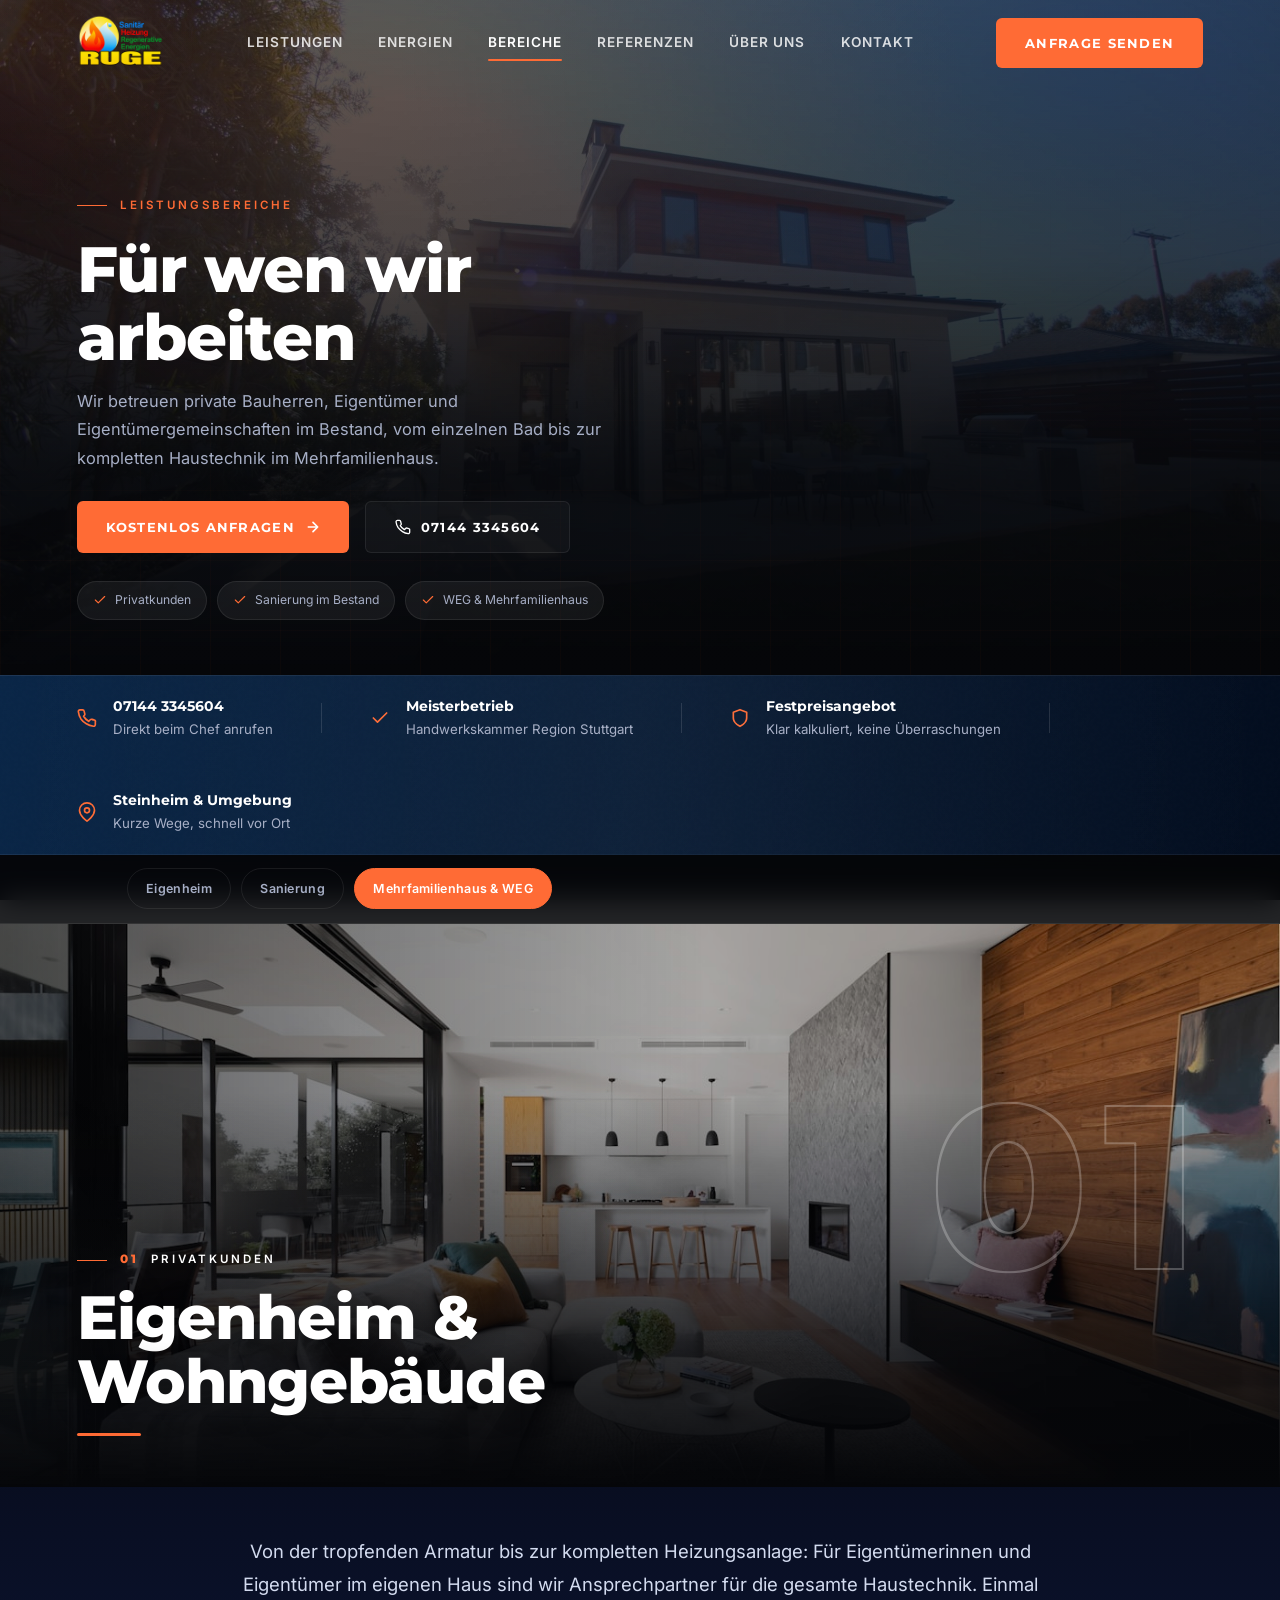
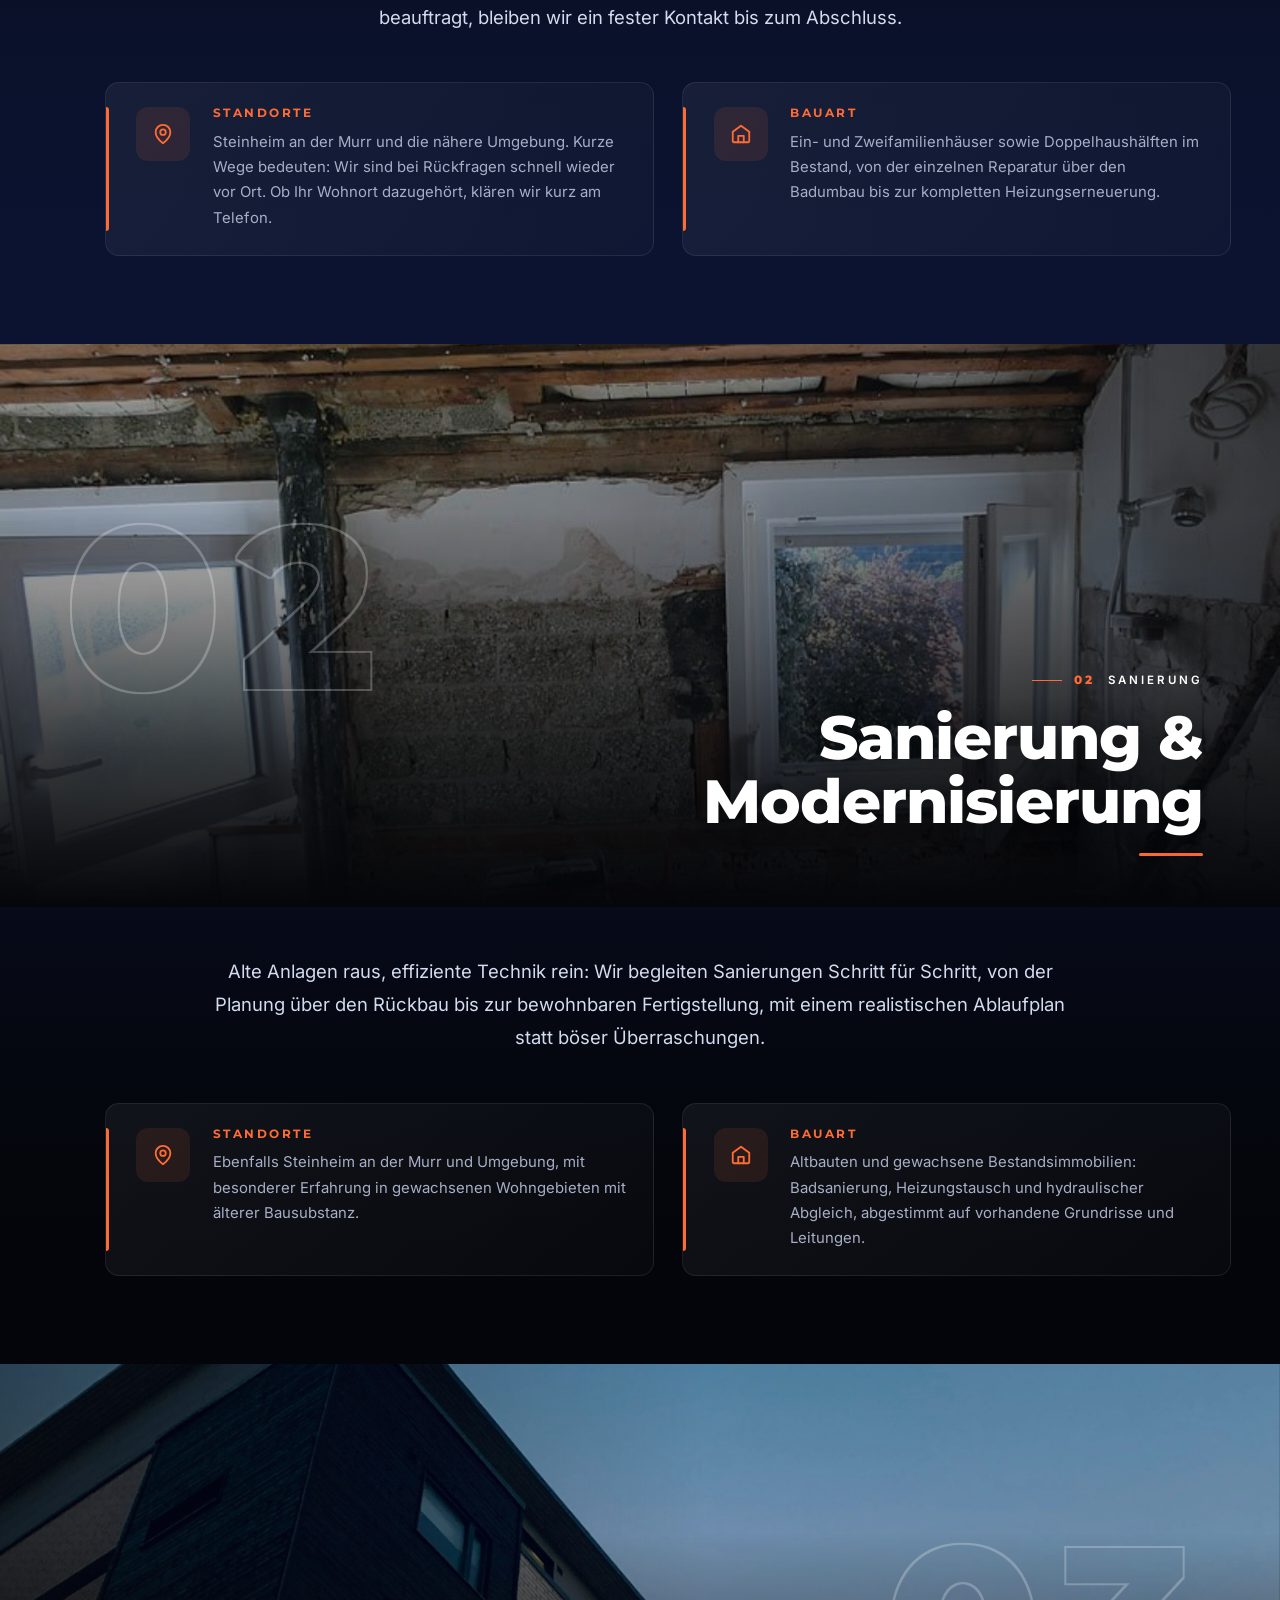
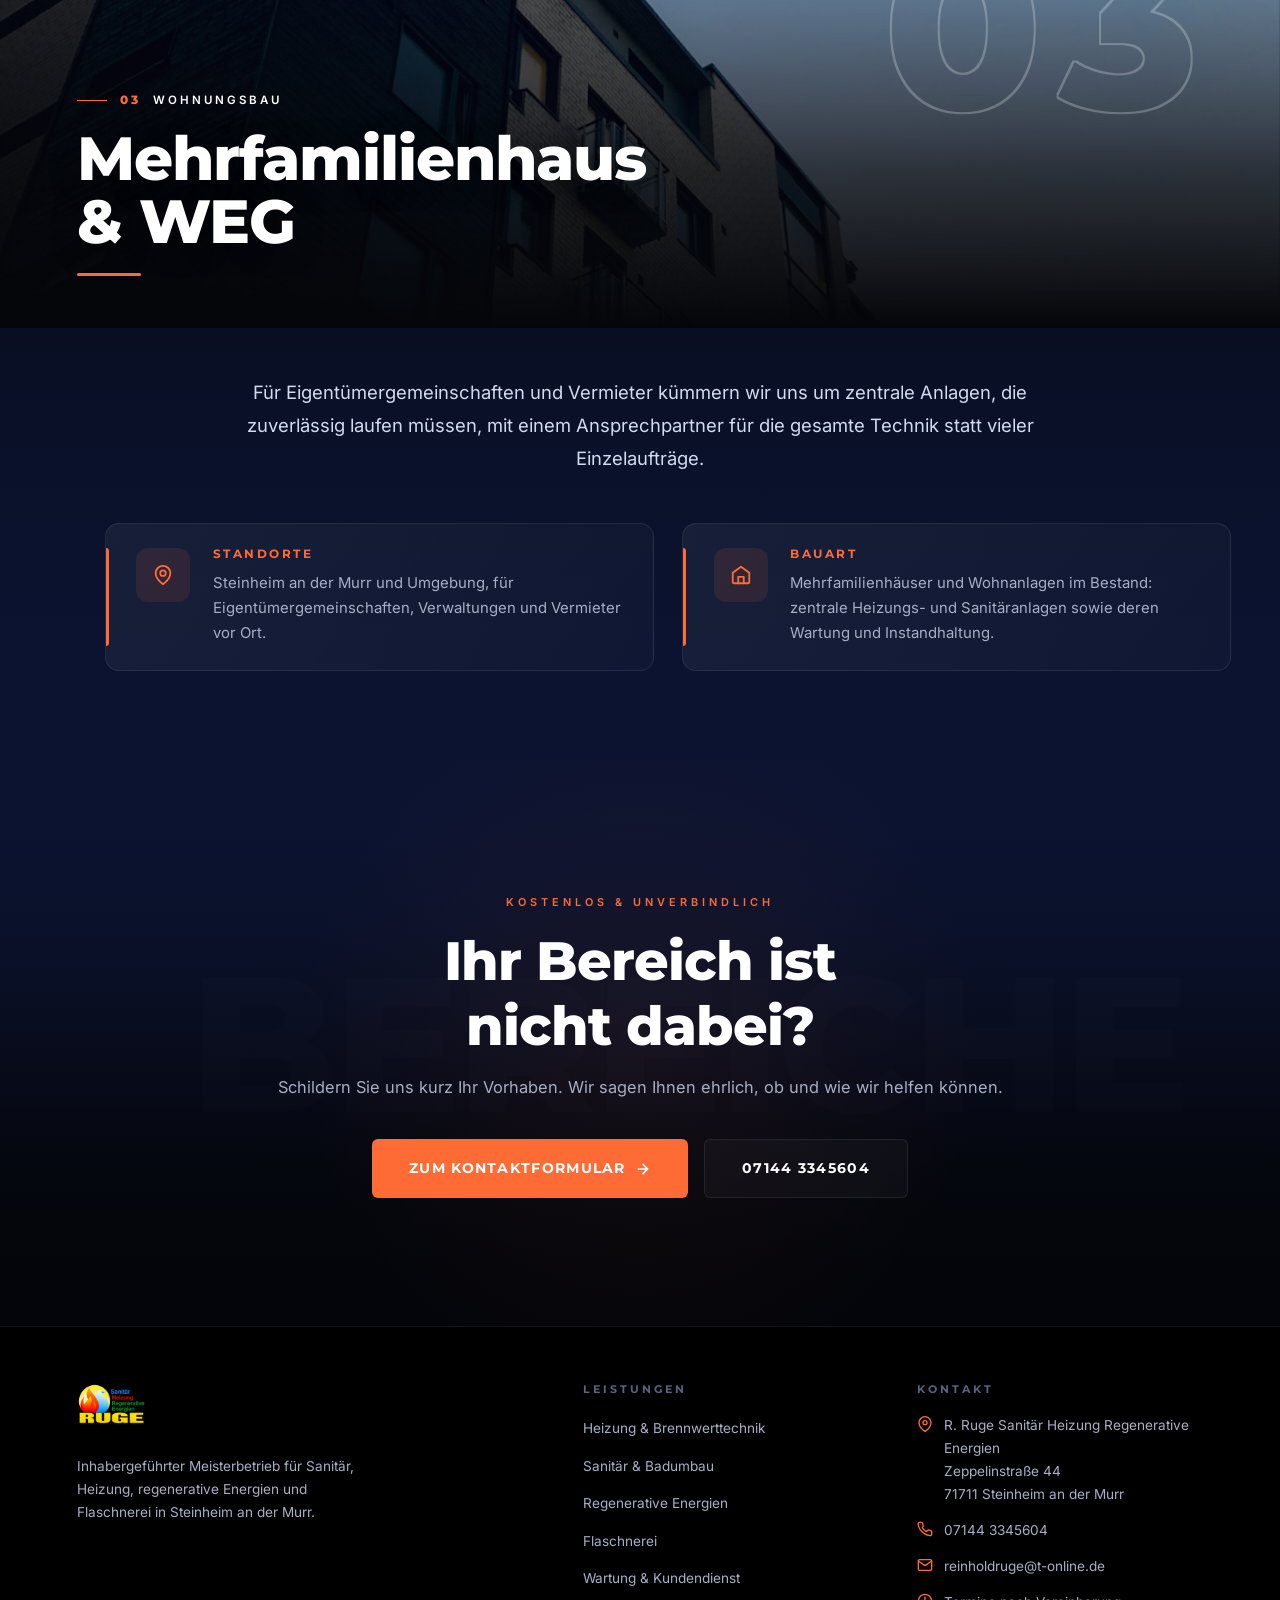
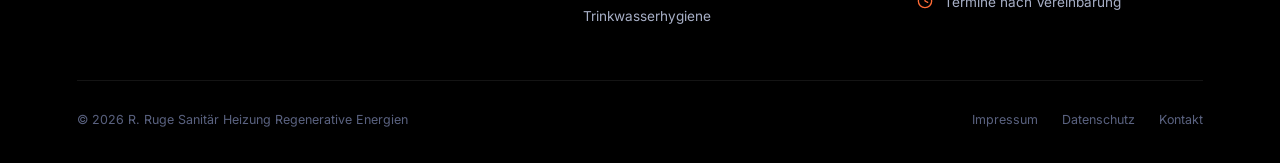
==== commit 446e4f6d: "Add files via upload" ====
--- a/bereiche.html
+++ b/bereiche.html
@@ -168,13 +168,13 @@
   .hamburger[aria-expanded="true"] span:nth-child(3) { transform: translateY(-7px) rotate(-45deg); }
   .mobile-nav {
     position: fixed; inset: 0; background: rgba(5,6,9,0.97); backdrop-filter: blur(20px);
-    z-index: 999; display: flex; flex-direction: column; align-items: center; justify-content: center; gap: 1.6rem;
+    z-index: 999; display: flex; flex-direction: column; align-items: center; justify-content: center; gap: 2rem;
     transform: translateX(100%); transition: transform 0.4s cubic-bezier(0.77,0,0.175,1);
     padding: 2rem;
   }
   .mobile-nav.open { transform: translateX(0); }
   .mobile-nav a {
-    font-family: 'Montserrat', sans-serif; font-size: 1.5rem; font-weight: 800;
+    font-family: 'Montserrat', sans-serif; font-size: 1.7rem; font-weight: 800;
     color: var(--text-primary); text-decoration: none; text-transform: uppercase;
     letter-spacing: 2px; transition: color 0.3s;
   }
@@ -484,6 +484,7 @@
 </style>
 <link rel="stylesheet" href="motion.css" />
 <link rel="stylesheet" href="motion.v2.css" />
+<link rel="stylesheet" href="mobile.css" />
 </head>
 
 <body>
@@ -493,11 +494,11 @@
 <!-- ══ MOBILE NAV ══ -->
 <nav class="mobile-nav" id="mobileNav" aria-label="Mobile Navigation">
   <a href="leistungen.html">Leistungen</a>
-  <a href="energien.html">Regenerative Energien</a>
-  <a href="bereiche.html">Bereiche</a>
+  <a href="energien.html">Energien</a>
+  <a href="bereiche.html" aria-current="page">Bereiche</a>
   <a href="referenzen.html">Referenzen</a>
   <a href="ueber-uns.html">Über uns</a>
-  <a href="kontakt.php">Kontakt</a>
+  <a href="index.html#faq">FAQ</a>
   <div class="mobile-actions">
     <a href="kontakt.php" class="btn-primary">Anfrage senden</a>
     <a href="tel:+4971443345604" class="btn-outline">07144 3345604</a>
@@ -545,7 +546,7 @@
 <section class="svc-hero" id="hero">
   <div class="svc-hero-media">
     <video autoplay muted loop playsinline preload="auto" poster="bereiche-hero-poster.jpg" aria-hidden="true">
-      <source media="(min-width: 769px)" src="bereiche-hero.mp4" type="video/mp4" />
+      <source src="bereiche-hero.mp4" type="video/mp4" />
     </video>
     <img class="svc-hero-photo" src="bereiche-hero-poster.jpg" width="1920" height="1080" fetchpriority="high"
          alt="Modernes Wohnhaus mit Terrasse in der Abenddämmerung" />
@@ -900,5 +901,6 @@
 </script>
 <script src="motion.js" defer></script>
 <script src="motion.v2.js" defer></script>
+<script src="mobile.js" defer></script>
 </body>
 </html>
--- a/motion.css
+++ b/motion.css
@@ -1,75 +1,332 @@
 /* ════════════════════════════════════════════════════════════════════
-   motion.v2.css · Ergänzung zu ../motion.css für die v2-Unterseiten.
-   Deckt nur die Bausteine ab, die es nur in v2 gibt:
-   Fotobanner mit Titel (.svc-banner / .bereich-media), Umriss-Nummer,
-   Text-/Kachel-Split (.svc-tile / .bereich-tile) und den schlichten
-   Seitenkopf der NIBE-Seite. Alle übrigen Animationen kommen aus
-   ../motion.css, damit sie auf allen Versionen identisch sind.
-   Gegenstück: motion.v2.js.
+   motion.css · Animationen & Mobil-Feinschliff für die Unterseiten
+   (leistungen, energien, bereiche, referenzen, ueber-uns).
+   Wird NACH dem Inline-<style> jeder Seite geladen und ergänzt ihn nur:
+   Farben, Abstände und Layouts der Seiten bleiben unverändert.
+   Gegenstück: motion.js. index.html hat dieselben Effekte inline.
    ════════════════════════════════════════════════════════════════════ */
 
-/* ── Fotobanner: Bild zoomt beim Hineinscrollen zurück, danach Parallax ── */
-.js .svc-banner > img, .js .svc-banner > video, .js .bereich-media > img {
-  transition: transform 1.6s cubic-bezier(0.2,0.7,0.2,1);
-}
-.js .svc-banner:not(.m-in) > img, .js .svc-banner:not(.m-in) > video,
-.js .bereich-media:not(.m-in) > img { transform: scale(1.16); }
-/* Kein Clip wie in der alten Bereiche-Seite: hier steht der Titel im Bild */
-.js .bereich-media, .js .bereich-media.m-in { clip-path: none; }
-/* Parallax: Bild etwas höher als der Banner, damit beim Verschieben nie eine Kante sichtbar wird */
-.js-parallax .svc-banner > img, .js-parallax .svc-banner > video, .js-parallax .bereich-media > img {
-  position: relative; top: -10%; height: 120%; will-change: translate;
-}
-
-/* ── Umriss-Nummer gleitet von der Seite herein ── */
-.js .svc-banner .svc-num-bg, .js .bereich-media .bereich-num-bg {
-  transition: opacity 1.2s ease 0.35s, translate 1.5s cubic-bezier(0.2,0.7,0.2,1) 0.35s;
-}
-.js .svc-banner:not(.m-in) .svc-num-bg, .js .bereich-media:not(.m-in) .bereich-num-bg { opacity: 0; translate: 90px 0; }
-.js .svc-section.flip .svc-banner:not(.m-in) .svc-num-bg,
-.js .bereich-section.alt .bereich-media:not(.m-in) .bereich-num-bg { translate: -90px 0; }
-
-/* ── Titel im Banner: Linie der Eyebrow zeichnet sich, Wörter steigen auf,
-      orange Linie unter der Überschrift fährt aus ── */
-.svc-eyebrow::before, .bereich-eyebrow::before {
-  transform-origin: left center; transition: transform 0.8s cubic-bezier(0.2,0.7,0.2,1) 0.2s;
-}
-.js .reveal:not(.visible) > .svc-eyebrow::before,
-.js .reveal:not(.visible) > .bereich-eyebrow::before { transform: scaleX(0); }
-.svc-title h2::after, .bereich-title h2::after {
-  transform-origin: left center; transition: transform 0.9s cubic-bezier(0.2,0.7,0.2,1) 0.55s;
-}
-.svc-section.flip .svc-title h2::after, .bereich-section.alt .bereich-title h2::after { transform-origin: right center; }
-.js .reveal:not(.visible) > h2::after { transform: scaleX(0); }
-
-/* ── Kacheln: gleiten nacheinander von rechts herein,
-      Akzentbalken wächst, Icon ploppt auf ── */
-.svc-tile.reveal-item, .bereich-tile.reveal-item { transform: translateX(28px); }
-.svc-tile::before, .bereich-tile::before {
-  transform-origin: 50% 50%;
-  transition: top 0.3s, bottom 0.3s, transform 0.6s cubic-bezier(0.2,0.7,0.2,1) 0.25s;
-}
-.svc-tile.reveal-item::before, .bereich-tile.reveal-item::before { transform: scaleY(0); }
-.svc-tile.reveal-item.visible::before, .bereich-tile.reveal-item.visible::before { transform: none; }
-.svc-tile.reveal-item.visible .svc-tile-icon { animation: iconPop 0.6s cubic-bezier(0.34,1.56,0.64,1) 0.15s both; }
-
-/* ── NIBE-Seite: schlichter Seitenkopf blendet gestaffelt ein ── */
-.page-head-inner > .section-eyebrow { animation: fadeUpIn 0.8s cubic-bezier(0.2,0.7,0.2,1) 0.15s both; }
-.page-head-inner > p { animation: fadeUpIn 0.8s cubic-bezier(0.2,0.7,0.2,1) 0.6s both; }
-.page-head-inner > .btn-outline { animation: fadeUpIn 0.8s cubic-bezier(0.2,0.7,0.2,1) 0.75s both; }
-.nibe-frame { animation: fadeUpIn 0.9s cubic-bezier(0.2,0.7,0.2,1) 0.9s both; }
-
-/* ── Touch: Kachel in der Bildschirmmitte zeigt ihren Hover-Zustand ── */
+/* ── Scroll-Fortschritt ── */
+.scroll-progress {
+  position: fixed; top: 0; left: 0; right: 0; height: 3px; z-index: 1002;
+  background: linear-gradient(90deg, var(--orange-dark), var(--orange) 60%, #FFB08A);
+  box-shadow: 0 0 12px var(--orange-glow);
+  transform: scaleX(0); transform-origin: 0 50%; pointer-events: none;
+}
+
+/* ── Header: fährt beim Laden ein, auf Mobil beim Runterscrollen weg ── */
+header.site-header {
+  animation: headerIn 0.9s cubic-bezier(0.2,0.7,0.2,1);
+  transition: background 0.4s ease, box-shadow 0.3s ease, border-color 0.4s ease, backdrop-filter 0.4s ease,
+              transform 0.45s cubic-bezier(0.2,0.7,0.2,1);
+}
+header.site-header.hide { transform: translateY(-100%); }
+@keyframes headerIn { from { transform: translateY(-100%); opacity: 0; } }
+
+/* Sprungmarken-Leiste rückt nach, wenn der Header weg ist */
+.svc-subnav { transition: top 0.45s cubic-bezier(0.2,0.7,0.2,1); }
+.header-hidden .svc-subnav { top: 0; }
+
+/* ── Seiten-Hero ── */
+.svc-hero-content .hero-eyebrow::before { transform-origin: left center; animation: lineGrow 0.9s cubic-bezier(0.2,0.7,0.2,1) 0.35s both; }
+@keyframes lineGrow { from { transform: scaleX(0); } }
+.svc-hero-content h1.is-split { opacity: 1; transform: none; animation: none; }
+.svc-hero-content h1 .split-word { animation: wordIn 0.9s cubic-bezier(0.2,0.7,0.2,1) both; animation-delay: calc(0.25s + var(--wi, 0) * 0.08s); }
+@keyframes wordIn {
+  from { opacity: 0; transform: translateY(0.45em) rotate(2deg); filter: blur(8px); }
+  to   { opacity: 1; transform: none; filter: none; }
+}
+.svc-hero-content .hero-chips .chip { animation: chipIn 0.6s cubic-bezier(0.34,1.56,0.64,1) both; }
+.svc-hero-content .hero-chips .chip:nth-child(1) { animation-delay: 0.85s; }
+.svc-hero-content .hero-chips .chip:nth-child(2) { animation-delay: 0.95s; }
+.svc-hero-content .hero-chips .chip:nth-child(3) { animation-delay: 1.05s; }
+@keyframes chipIn { from { opacity: 0; transform: translateY(12px) scale(0.9); } }
+.js-parallax .svc-hero-media, .js-parallax .svc-hero-content { will-change: transform; }
+
+/* ── Überschriften: Wörter steigen gestaffelt aus der Unschärfe auf ── */
+.split-word {
+  display: inline-block; opacity: 0; transform: translateY(0.5em); filter: blur(6px);
+  transition: opacity 0.7s ease, transform 0.8s cubic-bezier(0.2,0.7,0.2,1), filter 0.7s ease;
+  transition-delay: calc(0.12s + var(--wi, 0) * 0.06s);
+}
+.visible .split-word { opacity: 1; transform: none; filter: none; }
+
+/* ── Weichere Reveal-Kurve ── */
+.reveal, .reveal-left, .reveal-right {
+  transition-duration: 0.8s, 0.9s;
+  transition-timing-function: ease, cubic-bezier(0.2,0.7,0.2,1);
+}
+
+/* ── Sektionsköpfe: Icon ploppt auf, große Nummer gleitet herein ── */
+.svc-head.visible .svc-icon,
+.bereich-head.visible .bereich-icon { animation: iconPop 0.7s cubic-bezier(0.34,1.56,0.64,1) 0.1s both; }
+@keyframes iconPop { from { opacity: 0; transform: scale(0.4) rotate(-25deg); } }
+.svc-head .svc-num-bg, .bereich-head .bereich-num-bg {
+  opacity: 0; translate: 60px 0;
+  transition: opacity 1s ease 0.2s, translate 1.2s cubic-bezier(0.2,0.7,0.2,1) 0.2s;
+}
+.svc-head.visible .svc-num-bg, .bereich-head.visible .bereich-num-bg { opacity: 1; translate: 0 0; }
+
+/* ── Galerien: Kacheln erscheinen nacheinander ── */
+.js .svc-gallery.reveal .gal-item {
+  opacity: 0; transform: translateY(26px) scale(0.96);
+  transition: opacity 0.6s ease, transform 0.8s cubic-bezier(0.2,0.7,0.2,1);
+  transition-delay: calc(0.1s + var(--gi, 0) * 0.07s);
+}
+.js .svc-gallery.reveal.visible .gal-item { opacity: 1; transform: none; }
+
+/* ── Gestaffelte Einzel-Elemente (Listen, Details, Infoband, Footer) ── */
+.reveal-item {
+  opacity: 0; transform: translateY(22px);
+  transition: opacity 0.6s ease, transform 0.7s cubic-bezier(0.2,0.7,0.2,1);
+}
+.svc-check-list li.reveal-item, .nibe-list li.reveal-item { transform: translateX(-20px); }
+.svc-facts li.reveal-item { transform: translateY(10px) scale(0.92); }
+.reveal-item.visible { opacity: 1; transform: none; }
+
+/* ── Bild-Karten (Referenzen): Bild wird von unten aufgezogen ── */
+.js .b-card.reveal {
+  clip-path: inset(14% 0 0 0 round 14px);
+  transition-property: opacity, transform, clip-path;
+  transition-duration: 0.8s, 0.9s, 1.1s;
+  transition-timing-function: ease, cubic-bezier(0.2,0.7,0.2,1), cubic-bezier(0.2,0.7,0.2,1);
+}
+.js .b-card.reveal.visible { clip-path: inset(0 0 0 0 round 14px); }
+.js .b-card.reveal .b-bg img { transition: transform 1.3s cubic-bezier(0.2,0.7,0.2,1), filter 0.4s; }
+.js .b-card.reveal:not(.visible) .b-bg img { transform: scale(1.2); }
+
+/* ── Service-Videos: öffnen sich wie ein Vorhang ──
+   Bewusst KEIN clip-path auf .svc-video selbst: Chrome rechnet den eigenen
+   Clip in den IntersectionObserver ein, ein ganz weggeclipptes Element gilt
+   dann nie als sichtbar. Folge: kein "visible" und kein Autoplay, das Video
+   bleibt dauerhaft verdeckt. Stattdessen zieht sich eine Blende (::before) weg. */
+.js .svc-video.reveal::before {
+  content: ''; position: absolute; inset: 0; z-index: 2; pointer-events: none;
+  background: #0a1929; transform-origin: 50% 100%;
+  transition: transform 1.2s cubic-bezier(0.77,0,0.175,1) 0.1s;
+}
+.js .svc-video.reveal.visible::before { transform: scaleY(0); }
+
+/* ── Bereiche: Titelbild zoomt beim Einblenden zurück, Etikett gleitet herein ── */
+.js .bereich-media { clip-path: inset(0 0 12% 0); transition: clip-path 1.2s cubic-bezier(0.2,0.7,0.2,1); }
+.js .bereich-media.m-in { clip-path: inset(0 0 0 0); }
+.js .bereich-media:not(.m-in) img { transform: scale(1.18); }
+.js .bereich-media .bereich-media-tag {
+  opacity: 0; translate: -30px 0;
+  transition: opacity 0.7s ease 0.5s, translate 0.9s cubic-bezier(0.2,0.7,0.2,1) 0.5s;
+}
+.js .bereich-media.m-in .bereich-media-tag { opacity: 1; translate: 0 0; }
+.bereich-media-tag::before { transform-origin: left center; transition: transform 0.8s cubic-bezier(0.2,0.7,0.2,1) 0.8s; }
+.js .bereich-media:not(.m-in) .bereich-media-tag::before { transform: scaleX(0); }
+
+/* ── Parallax-Bildbänder (Energien: Überblick, NIBE, Förderung) ── */
+.js-parallax .nibe-media, .js-parallax .funding-media, .js-parallax .ov-media { inset: -14% 0; will-change: transform; }
+
+/* NIBE-Badge schwebt, Akzentwort schimmert */
+.nibe-badge { animation: floatY 5s ease-in-out infinite; }
+.nibe-copy h2 .word-accent {
+  background: linear-gradient(100deg, var(--orange) 0%, var(--orange) 40%, #FFD2BC 50%, var(--orange) 60%, var(--orange) 100%);
+  background-size: 260% 100%;
+  -webkit-background-clip: text; background-clip: text; color: transparent;
+  animation: accentShine 5.5s ease-in-out infinite;
+}
+@keyframes accentShine { 0%, 55% { background-position: 100% 0; } 100% { background-position: 0 0; } }
+
+/* ── Über uns: Bild öffnet sich wie ein Vorhang, Karte schwebt ── */
+.js .ueber-visual.reveal-left .ueber-box {
+  clip-path: inset(0 100% 0 0 round 14px);
+  transition: clip-path 1.3s cubic-bezier(0.77,0,0.175,1) 0.15s;
+}
+.js .ueber-visual.reveal-left.visible .ueber-box { clip-path: inset(0 0 0 0 round 14px); }
+.ueber-visual .ueber-box > img { transition: transform 1.6s cubic-bezier(0.2,0.7,0.2,1); }
+.js .ueber-visual:not(.visible) .ueber-box > img { transform: scale(1.18); }
+.ueber-float { animation: floatY 5s ease-in-out infinite; }
+@keyframes floatY { 0%, 100% { translate: 0 0; } 50% { translate: 0 -10px; } }
+
+/* ── Karten mit 3D-Neigung + Lichtreflex (Desktop) ── */
+.q-card::after {
+  content: ''; position: absolute; inset: 0; z-index: 3; pointer-events: none;
+  background: radial-gradient(circle at var(--gx, 50%) var(--gy, 0%), rgba(255,255,255,0.09), transparent 45%);
+  opacity: 0; transition: opacity 0.4s;
+}
+@media (hover: hover) and (pointer: fine) {
+  .q-card:not(.reveal) { transition: transform 0.25s ease-out, border-color 0.4s, box-shadow 0.4s; }
+  .q-card:not(.reveal):hover {
+    transform: perspective(1000px) rotateX(var(--rx, 0deg)) rotateY(var(--ry, 0deg)) translateY(-6px);
+  }
+  .q-card:hover::after { opacity: 1; }
+}
+
+/* ── FAQ: weich auf die echte Höhe aufklappen (keine abgeschnittenen Antworten) ── */
+.faq-a {
+  max-height: none; display: grid; grid-template-rows: 0fr; overflow: hidden;
+  transition: grid-template-rows 0.5s cubic-bezier(0.2,0.7,0.2,1);
+}
+.faq-item.open .faq-a { max-height: none; grid-template-rows: 1fr; }
+.faq-a p { min-height: 0; overflow: hidden; opacity: 0; transform: translateY(-8px); transition: opacity 0.35s ease, transform 0.45s ease; }
+.faq-item.open .faq-a p { opacity: 1; transform: none; transition-delay: 0.1s; }
+
+/* ── CTA: Hintergrundwort driftet mit dem Scroll, Glow atmet ── */
+.cta-section::before { transform: translate(calc(-50% + var(--cta-x, 0px)), -50%); }
+.cta-section::after { animation: ctaGlow 7s ease-in-out infinite; }
+@keyframes ctaGlow {
+  0%, 100% { transform: translate(-50%, -50%) scale(1);    opacity: 0.8; }
+  50%      { transform: translate(-50%, -50%) scale(1.18); opacity: 1; }
+}
+
+/* ── Lightbox: blendet weich ein, Bild zoomt herein, beim Blättern neu ── */
+.lightbox:not([hidden]) { animation: lbFade 0.3s ease; }
+.lb-stage img.lb-anim { animation: lbZoom 0.45s cubic-bezier(0.2,0.7,0.2,1); }
+@keyframes lbFade { from { opacity: 0; } }
+@keyframes lbZoom { from { opacity: 0; transform: scale(0.94); } }
+
+/* ── Klick-/Tap-Welle auf Buttons ── */
+.btn-outline, .action-bar a { position: relative; overflow: hidden; }
+.ripple {
+  position: absolute; border-radius: 50%; pointer-events: none;
+  background: rgba(255,255,255,0.32); transform: scale(0);
+  animation: ripple 0.65s ease-out forwards;
+}
+@keyframes ripple { to { transform: scale(1); opacity: 0; } }
+
+/* ── Mobile Navigation: Einträge fahren gestaffelt ein ── */
+.mobile-nav > * {
+  opacity: 0; transform: translateX(40px);
+  transition: opacity 0.4s ease, transform 0.55s cubic-bezier(0.2,0.7,0.2,1);
+}
+.mobile-nav.open > * { opacity: 1; transform: none; }
+.mobile-nav.open > :nth-child(1) { transition-delay: 0.14s; }
+.mobile-nav.open > :nth-child(2) { transition-delay: 0.19s; }
+.mobile-nav.open > :nth-child(3) { transition-delay: 0.24s; }
+.mobile-nav.open > :nth-child(4) { transition-delay: 0.29s; }
+.mobile-nav.open > :nth-child(5) { transition-delay: 0.34s; }
+.mobile-nav.open > :nth-child(6) { transition-delay: 0.39s; }
+.mobile-nav.open > :nth-child(7) { transition-delay: 0.46s; }
+.mobile-nav.open > :nth-child(8) { transition-delay: 0.52s; }
+body.nav-open { overflow: hidden; }
+
+/* ── Mobile Aktionsleiste: fährt rein, verschwindet am Kontaktbereich ── */
+.js .action-bar { transform: translateY(110%); transition: transform 0.5s cubic-bezier(0.2,0.7,0.2,1); }
+.js .action-bar.show { transform: none; }
+.js .action-bar.show.away { transform: translateY(110%); }
+
+/* ════════════ KONTAKT (kontakt.php) ════════════ */
+
+/* Seitenkopf: Linie zeichnet sich, Überschrift Wort für Wort, Glow schwebt */
+.page-head .eyebrow { animation: fadeUpIn 0.8s cubic-bezier(0.2,0.7,0.2,1) 0.15s both; }
+.page-head .eyebrow::before { transform-origin: left center; animation: lineGrow 0.9s cubic-bezier(0.2,0.7,0.2,1) 0.35s both; }
+.page-head h1 .split-word { animation: wordIn 0.9s cubic-bezier(0.2,0.7,0.2,1) both; animation-delay: calc(0.25s + var(--wi, 0) * 0.08s); }
+.page-head .inner > p { animation: fadeUpIn 0.8s cubic-bezier(0.2,0.7,0.2,1) 0.6s both; }
+.page-head::after { animation: orbFloat 12s ease-in-out infinite; }
+@keyframes fadeUpIn { from { opacity: 0; transform: translateY(24px); } }
+@keyframes orbFloat {
+  0%, 100% { transform: translate(0, 0) scale(1); }
+  33%      { transform: translate(-30px, 30px) scale(1.06); }
+  66%      { transform: translate(20px, -15px) scale(0.95); }
+}
+
+/* Formularkarte: Icon ploppt auf */
+.form-card.visible .form-card-icon { animation: iconPop 0.7s cubic-bezier(0.34,1.56,0.64,1) 0.25s both; }
+
+/* Anliegen-Kacheln: Icon hüpft bei Auswahl */
+.topic-option label { transition: all 0.2s, transform 0.2s cubic-bezier(0.34,1.56,0.64,1); }
+.topic-option label:active { transform: scale(0.95); }
+.topic-option input:checked + label svg { animation: topicPop 0.45s cubic-bezier(0.34,1.56,0.64,1); }
+.topic-option input:focus-visible + label { outline: 2px solid var(--orange); outline-offset: 2px; }
+@keyframes topicPop { 40% { transform: scale(1.35) rotate(-8deg); } }
+
+/* Felder: Beschriftung leuchtet beim Ausfüllen auf */
+.field label { transition: color 0.25s; }
+.field:focus-within label { color: var(--orange); }
+
+/* Fehler: Hinweis schüttelt kurz, Feldfehler blenden ein */
+.form-status.err.show { animation: shake 0.5s cubic-bezier(0.36,0.07,0.19,0.97) 0.4s both; }
+.field-error { animation: fadeUpIn 0.4s ease both; }
+@keyframes shake {
+  10%, 90% { transform: translateX(-2px); }
+  20%, 80% { transform: translateX(4px); }
+  30%, 50%, 70% { transform: translateX(-6px); }
+  40%, 60% { transform: translateX(6px); }
+}
+
+/* Absenden: Lade-Kreisel, solange die Anfrage unterwegs ist */
+.btn-primary[aria-busy="true"] { pointer-events: none; opacity: 0.85; }
+.btn-primary[aria-busy="true"]::after {
+  content: ''; width: 16px; height: 16px; border-radius: 50%; flex-shrink: 0;
+  border: 2px solid rgba(255,255,255,0.35); border-top-color: #fff;
+  animation: spin 0.7s linear infinite;
+}
+@keyframes spin { to { transform: rotate(360deg); } }
+
+/* Danke-Seite: Kreis pulsiert, Haken zeichnet sich */
+.success-icon { animation: successPop 0.7s cubic-bezier(0.34,1.56,0.64,1) 0.3s both, successRing 2.4s ease-out 1s infinite; }
+.success-icon svg polyline { stroke-dasharray: 30; stroke-dashoffset: 30; animation: drawCheck 0.6s ease-out 0.8s forwards; }
+@keyframes successPop { from { opacity: 0; transform: scale(0.3); } }
+@keyframes successRing { 0% { box-shadow: 0 0 0 0 var(--orange-glow); } 70%, 100% { box-shadow: 0 0 0 18px rgba(255,107,53,0); } }
+@keyframes drawCheck { to { stroke-dashoffset: 0; } }
+
+/* ════════════ TOUCH-GERÄTE ════════════
+   Kein Hover: Buttons und Karten geben beim Tippen Feedback. */
 @media (hover: none) {
-  .svc-tile.in-view, .bereich-tile.in-view { border-color: rgba(255,107,53,0.35); transform: translateX(4px); }
-  .svc-tile.in-view::before, .bereich-tile.in-view::before { top: 0; bottom: 0; }
-  .svc-tile.in-view .svc-tile-icon { background: var(--orange); border-color: var(--orange); }
-  .svc-tile.in-view .svc-tile-icon svg { stroke: #fff; }
-}
-
-/* ── Mobil: Flip-Banner stehen dort links → Linie wächst auch von links ── */
+  html { -webkit-tap-highlight-color: transparent; }
+  .btn-primary:hover { transform: none; box-shadow: none; background: var(--orange); }
+  .btn-outline:hover { box-shadow: none; }
+  .btn-primary:active, .btn-outline:active, .action-bar a:active, .b-card:active, .gal-item:active { transform: scale(0.97); }
+  .b-card, .gal-item { transition: transform 0.2s ease; }
+}
+
+/* ════════════ MOBIL-FEINSCHLIFF ════════════ */
 @media (max-width: 768px) {
-  .svc-section.flip .svc-title h2::after, .bereich-section.alt .bereich-title h2::after { transform-origin: left center; }
-  .js .svc-section.flip .svc-banner:not(.m-in) .svc-num-bg { translate: 90px 0; }
-}
-
+  body { background-attachment: scroll; padding-bottom: calc(68px + env(safe-area-inset-bottom)); }
+  .action-bar { padding-bottom: calc(0.7rem + env(safe-area-inset-bottom)); }
+  .mobile-nav { padding: calc(2rem + env(safe-area-inset-top)) 2rem calc(2rem + env(safe-area-inset-bottom)); gap: 1.4rem; overflow-y: auto; }
+
+  .svc-hero-content h1 { font-size: clamp(2rem, 9vw, 2.6rem); }
+  .svc-hero-content .hero-sub { font-size: 0.97rem; }
+  .svc-hero-actions .btn-primary, .svc-hero-actions .btn-outline,
+  .cta-actions .btn-primary, .cta-actions .btn-outline { justify-content: center; }
+
+  /* Infoband als 2er-Raster, Text darf umbrechen */
+  .info-band { display: grid; grid-template-columns: 1fr 1fr; gap: 1.3rem 1rem; padding: 1.5rem 6%; }
+  .info-item { white-space: normal; align-items: flex-start; gap: 0.6rem; }
+  .info-item svg { margin-top: 2px; }
+  .info-item span span { font-size: 0.76rem; line-height: 1.45; display: block; }
+
+  /* Sprungmarken: Verlauf rechts deutet an, dass man wischen kann */
+  .svc-subnav-inner {
+    -webkit-mask-image: linear-gradient(to right, #000 85%, transparent);
+    mask-image: linear-gradient(to right, #000 85%, transparent);
+    scroll-behavior: smooth;
+  }
+
+  .cta-section { padding: 5.5rem 6%; }
+  .reveal-left, .reveal-right { transform: translateY(40px); }
+  .faq-q { font-size: 0.95rem; padding: 1.2rem 0; }
+  .footer-col ul li a { display: inline-block; padding: 0.15rem 0; }
+  .ueber-badge { width: 124px; height: 124px; right: -1.1rem; bottom: -1.1rem; }
+  .ueber-badge strong { font-size: 0.92rem; }
+  .ueber-box { height: 320px; }
+
+  /* Kontakt: 16px in Feldern verhindert das automatische Hineinzoomen auf iOS */
+  .field input, .field select, .field textarea { font-size: 16px; }
+  .topic-option:last-child { grid-column: 1 / -1; }
+  .topic-option label { padding: 0.85rem 0.4rem; }
+  .page-head h1 { font-size: clamp(2rem, 9vw, 2.6rem); }
+  .success-panel { padding: 2.2rem 1.4rem; }
+  .success-panel .cta-actions { flex-direction: column; align-items: stretch; }
+  .success-panel .cta-actions a { justify-content: center; }
+}
+@media (max-width: 380px) {
+  .info-band { grid-template-columns: 1fr; }
+}
+
+/* ════════════ WENIGER BEWEGUNG ════════════ */
+@media (prefers-reduced-motion: reduce) {
+  html { scroll-behavior: auto; }
+  *, *::before, *::after {
+    animation-duration: 0.01ms !important; animation-iteration-count: 1 !important;
+    transition-duration: 0.01ms !important; transition-delay: 0s !important;
+  }
+  .reveal, .reveal-left, .reveal-right, .reveal-item { opacity: 1; transform: none; }
+  .split-word { opacity: 1; transform: none; filter: none; }
+}
--- a/motion.v2.css
+++ b/motion.v2.css
@@ -59,14 +59,6 @@
 .page-head-inner > .btn-outline { animation: fadeUpIn 0.8s cubic-bezier(0.2,0.7,0.2,1) 0.75s both; }
 .nibe-frame { animation: fadeUpIn 0.9s cubic-bezier(0.2,0.7,0.2,1) 0.9s both; }
 
-/* ── Touch: Kachel in der Bildschirmmitte zeigt ihren Hover-Zustand ── */
-@media (hover: none) {
-  .svc-tile.in-view, .bereich-tile.in-view { border-color: rgba(255,107,53,0.35); transform: translateX(4px); }
-  .svc-tile.in-view::before, .bereich-tile.in-view::before { top: 0; bottom: 0; }
-  .svc-tile.in-view .svc-tile-icon { background: var(--orange); border-color: var(--orange); }
-  .svc-tile.in-view .svc-tile-icon svg { stroke: #fff; }
-}
-
 /* ── Mobil: Flip-Banner stehen dort links → Linie wächst auch von links ── */
 @media (max-width: 768px) {
   .svc-section.flip .svc-title h2::after, .bereich-section.alt .bereich-title h2::after { transform-origin: left center; }
--- a/mobile.css
+++ b/mobile.css
@@ -0,0 +1,123 @@
+/* ════════════════════════════════════════════════════════════════════
+   mobile.css · Handy-Feinschliff für alle Seiten
+   Wird als LETZTES Stylesheet geladen (nach Inline-<style>, motion.css und
+   motion.v2.css). Jede Regel steht in einer Media-Query, die nur auf
+   Smartphones (≤ 768 px) oder Touch-Geräten ohne Maus greift, die Desktop-
+   Version bleibt dadurch unverändert. Gegenstück: mobile.js.
+   ════════════════════════════════════════════════════════════════════ */
+
+/* ════════════ TOUCH-GERÄTE BIS 1024 px (Handy quer, Tablet) ════════════
+   Die Desktop-Menüleiste passt erst ab ca. 960 px in eine Zeile, auf Handys
+   im Querformat wurde „Anfrage senden“ abgeschnitten. Touch-Geräte bekommen
+   deshalb bis 1024 px das Hamburger-Menü. Maus-Desktops matchen hier nie. */
+@media (max-width: 1024px) and (hover: none) and (pointer: coarse) {
+  html { -webkit-text-size-adjust: 100%; text-size-adjust: 100%; }
+  :root { --header-h: 68px; }
+  .logo img { height: 42px; }
+  .header-nav, .header-inner > .btn-primary { display: none; }
+  .hamburger { display: flex; }
+}
+
+/* ════════════ HAMBURGER + MENÜ-OVERLAY ════════════ */
+@media (max-width: 768px), (max-width: 1024px) and (hover: none) and (pointer: coarse) {
+  /* Tippfläche 44 px, Striche bleiben optisch an derselben Stelle */
+  .hamburger { padding: 13px 10px; margin: -13px -10px; }
+
+  /* Menü startet unter der Kopfzeile und scrollt auf kleinen Displays,
+     statt oben unter dem Logo abgeschnitten zu werden */
+  .mobile-nav {
+    justify-content: flex-start; overflow-y: auto; overscroll-behavior: contain;
+    padding: calc(var(--header-h) + 1rem + env(safe-area-inset-top)) 1.5rem calc(2rem + env(safe-area-inset-bottom));
+  }
+  .mobile-nav > :first-child { margin-top: auto; }
+  .mobile-nav > :last-child { margin-bottom: auto; }
+  .mobile-nav > a { text-align: center; padding: 0.2rem 0.5rem; line-height: 1.25; }
+  .mobile-nav a[aria-current="page"] { color: var(--orange); }
+
+  /* Kontakt-Buttons im Menü: echte Daumen-Größe statt Mini-Buttons */
+  .mobile-nav .mobile-actions { align-items: stretch; width: min(100%, 290px); margin-top: 0.6rem; }
+  .mobile-nav .mobile-actions .btn-primary,
+  .mobile-nav .mobile-actions .btn-outline {
+    justify-content: center; padding: 0.95rem 1.4rem; font-size: 0.78rem; letter-spacing: 1.1px;
+  }
+}
+/* Menü-Abstände und Schriftgröße auf allen Seiten wie auf der Startseite (motion.css hatte 1.4rem) */
+@media (max-width: 768px) {
+  .mobile-nav { gap: 1.5rem; }
+  .mobile-nav a { font-size: 1.5rem; }
+}
+/* Niedrige Displays (kleine Handys, Querformat): Menü kompakter */
+@media (max-width: 768px) and (max-height: 720px), (max-width: 1024px) and (hover: none) and (pointer: coarse) and (max-height: 720px) {
+  .mobile-nav { gap: 1.05rem; }
+  .mobile-nav > a { font-size: 1.28rem; }
+  .mobile-nav .mobile-meta { margin-top: 0.6rem; }
+}
+
+/* ════════════ SMARTPHONE (≤ 768 px) ════════════ */
+@media (max-width: 768px) {
+
+  /* ── Aktionsleiste ──
+     Kein farbiger Streifen mehr unter dem Footer: der Platz für die Leiste
+     liegt jetzt im (schwarzen) Footer statt als Body-Abstand darunter. */
+  body { padding-bottom: 0; }
+  footer.site-footer { padding-bottom: calc(2rem + 68px + env(safe-area-inset-bottom)); }
+  .action-bar { padding-bottom: calc(0.7rem + env(safe-area-inset-bottom)); }
+  /* Im Hero stehen dieselben Buttons schon groß im Bild: Leiste erst danach */
+  .js .action-bar.show.hero-vis { transform: translateY(110%); }
+
+  /* ── Tippflächen ohne optische Änderung (Padding + Gegen-Margin) ── */
+  .l-link { padding-block: 0.6rem; margin-top: 0.6rem; margin-bottom: -0.6rem; }
+  .footer-col ul li { margin-bottom: 0.1rem; }
+  .footer-col ul li a { display: inline-block; padding: 0.56rem 0; }
+  .f-row a, .data-card dd a { display: inline-block; padding: 0.56rem 0; margin: -0.56rem 0; }
+  .footer-bottom-links { gap: 0.4rem; justify-content: center; flex-wrap: wrap; }
+  .footer-bottom-links a { display: inline-block; padding: 0.7rem 0.55rem; margin: -0.7rem 0; }
+  .svc-pill { padding: 0.7rem 1.15rem; }
+  .toc a { padding: 0.6rem 0; }
+
+  /* ── Über uns: Badge liegt im Bild, statt vom Bildrand abgeschnitten zu werden ── */
+  .ueber-badge { width: 118px; height: 118px; right: 0.9rem; bottom: 0.9rem; border-width: 3px; padding: 0.6rem; }
+  .ueber-badge strong { font-size: 0.9rem; }
+  .ueber-badge span { font-size: 0.6rem; letter-spacing: 0.3px; }
+
+  /* ── Bereiche: Icon + Überschrift in einer Zeile, Text auf voller Breite
+        (vorher quetschte das Icon den Text in eine schmale Spalte) ── */
+  .bereich-tile {
+    display: grid; grid-template-columns: 44px 1fr; align-items: center;
+    column-gap: 0.95rem; row-gap: 0.75rem; padding: 1.25rem 1.25rem 1.3rem 1.45rem;
+  }
+  .bereich-tile > div { display: contents; }
+  .bereich-tile-icon { width: 44px; height: 44px; border-radius: 11px; }
+  .bereich-tile-icon svg { width: 20px; height: 20px; }
+  .bereich-tile h3 { margin-bottom: 0; }
+  .bereich-tile p { grid-column: 1 / -1; }
+
+  /* ── Startseite: Leistungen als wischbares Karussell (wie die Referenzen) ──
+        sechs Karten untereinander waren über 4000 px Scrollweg */
+  .leistungen-grid {
+    display: flex; gap: 1rem; overflow-x: auto; overscroll-behavior-x: contain;
+    scroll-snap-type: x mandatory; scroll-padding-inline: 6vw;
+    margin-inline: -6vw; padding: 0.4rem 6vw 1.4rem;
+    scrollbar-width: none; -webkit-overflow-scrolling: touch;
+  }
+  .leistungen-grid::-webkit-scrollbar { display: none; }
+  .leistungen-grid .l-card { flex: 0 0 84%; scroll-snap-align: start; display: flex; flex-direction: column; }
+  .leistungen-grid .l-media { height: 190px; flex-shrink: 0; }
+  .leistungen-grid .l-card-inner { flex: 1; display: flex; flex-direction: column; align-items: flex-start; }
+  .leistungen-grid .l-desc { flex: 1; }
+  /* Karten rechts außerhalb des Bildes lösen kein Scroll-Reveal aus → sofort zeigen */
+  .js .leistungen-grid .l-card.reveal { opacity: 1; transform: none; }
+  .leistungen .ref-dots { margin-top: 0.4rem; }
+
+  /* ── Kontakt: lange Platzhalter enden mit „…“ statt hart abgeschnitten ── */
+  .field input { text-overflow: ellipsis; }
+
+  /* ── Videos auch auf dem Handy statt nur des Standbilds ──
+        (die Seiten blendeten das Video unter 769 px aus und zeigten das Foto) */
+  .hero-media video, .svc-hero-media video, .energien-media video { display: block; }
+  .hero-media img.hero-photo, .svc-hero-media img.svc-hero-photo, .energien-media img.energien-photo { display: none; }
+
+  /* ── Startseite, Fotobanner Energien: Haken-Punkte stehen fest an ihrem Platz,
+        kein seitliches Einrücken beim Erreichen (Einblenden bleibt) ── */
+  .energien-list li.reveal-item { transform: none; }
+}
